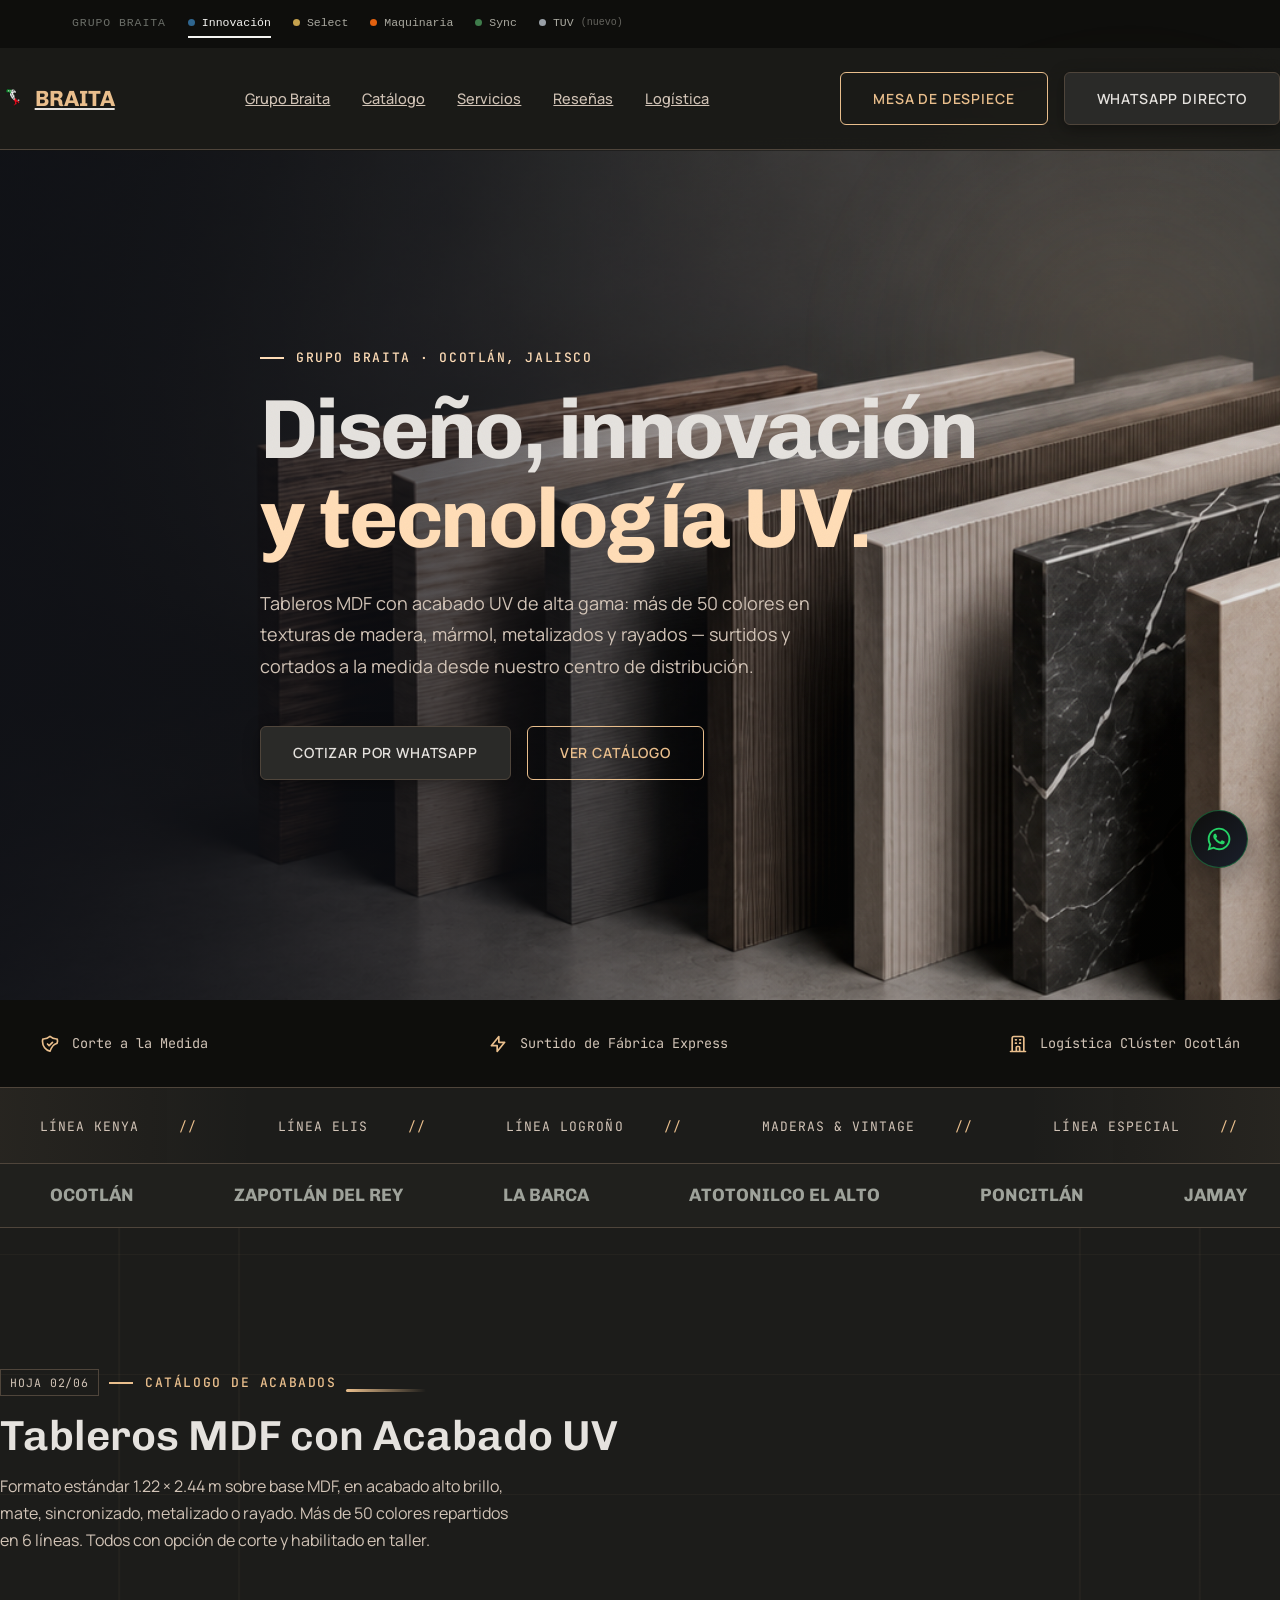
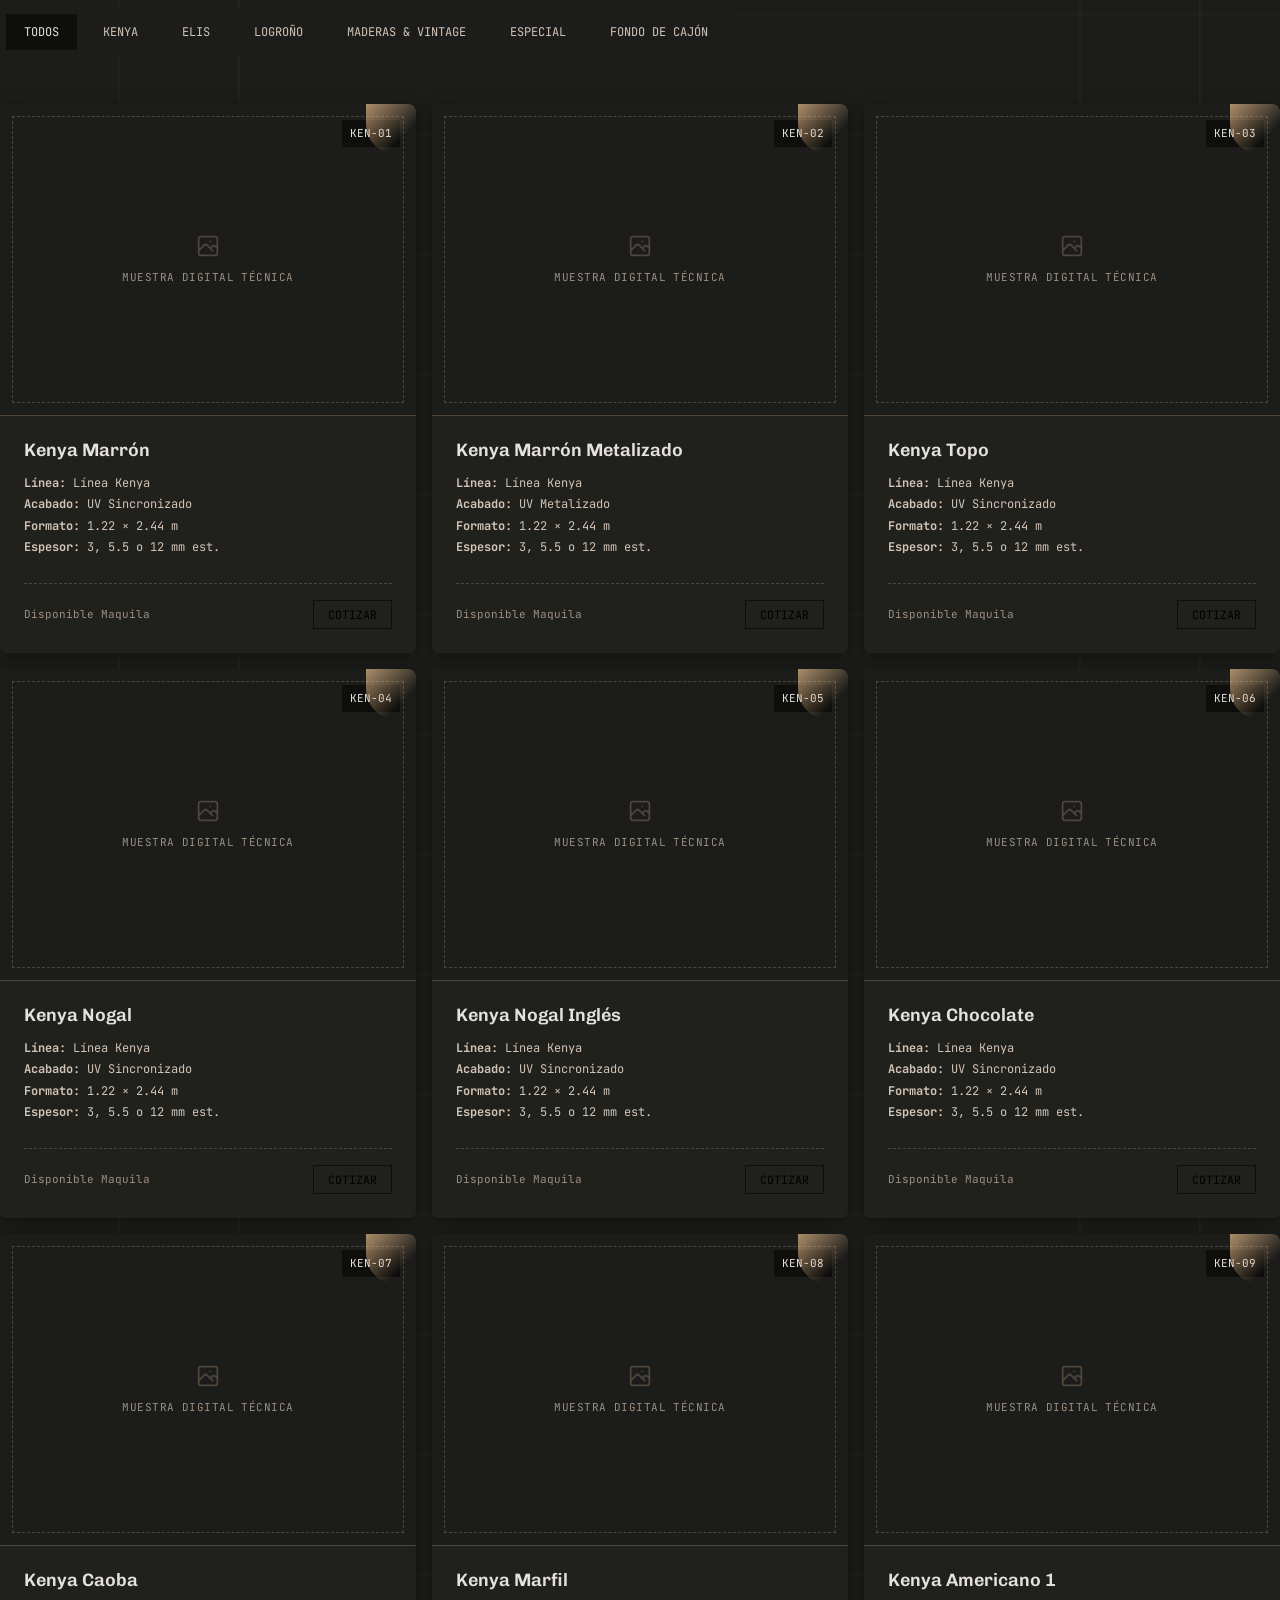
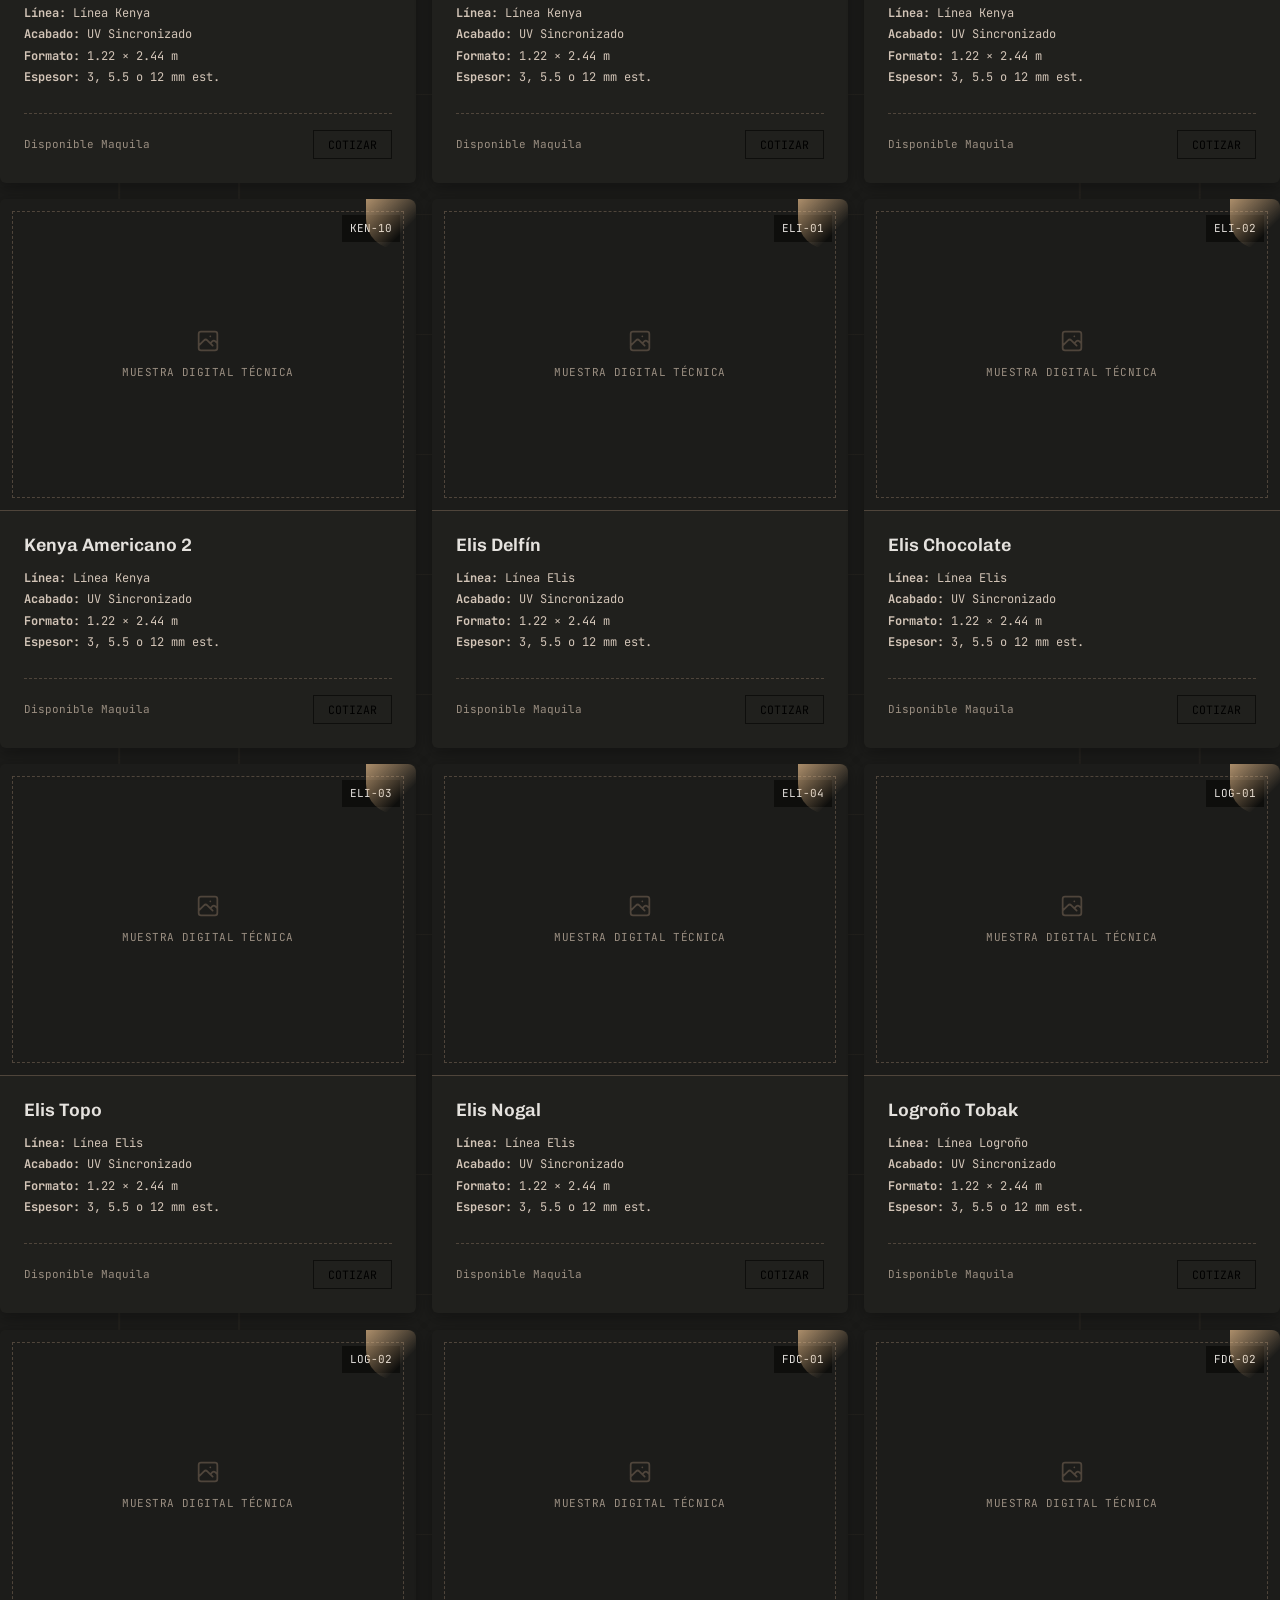
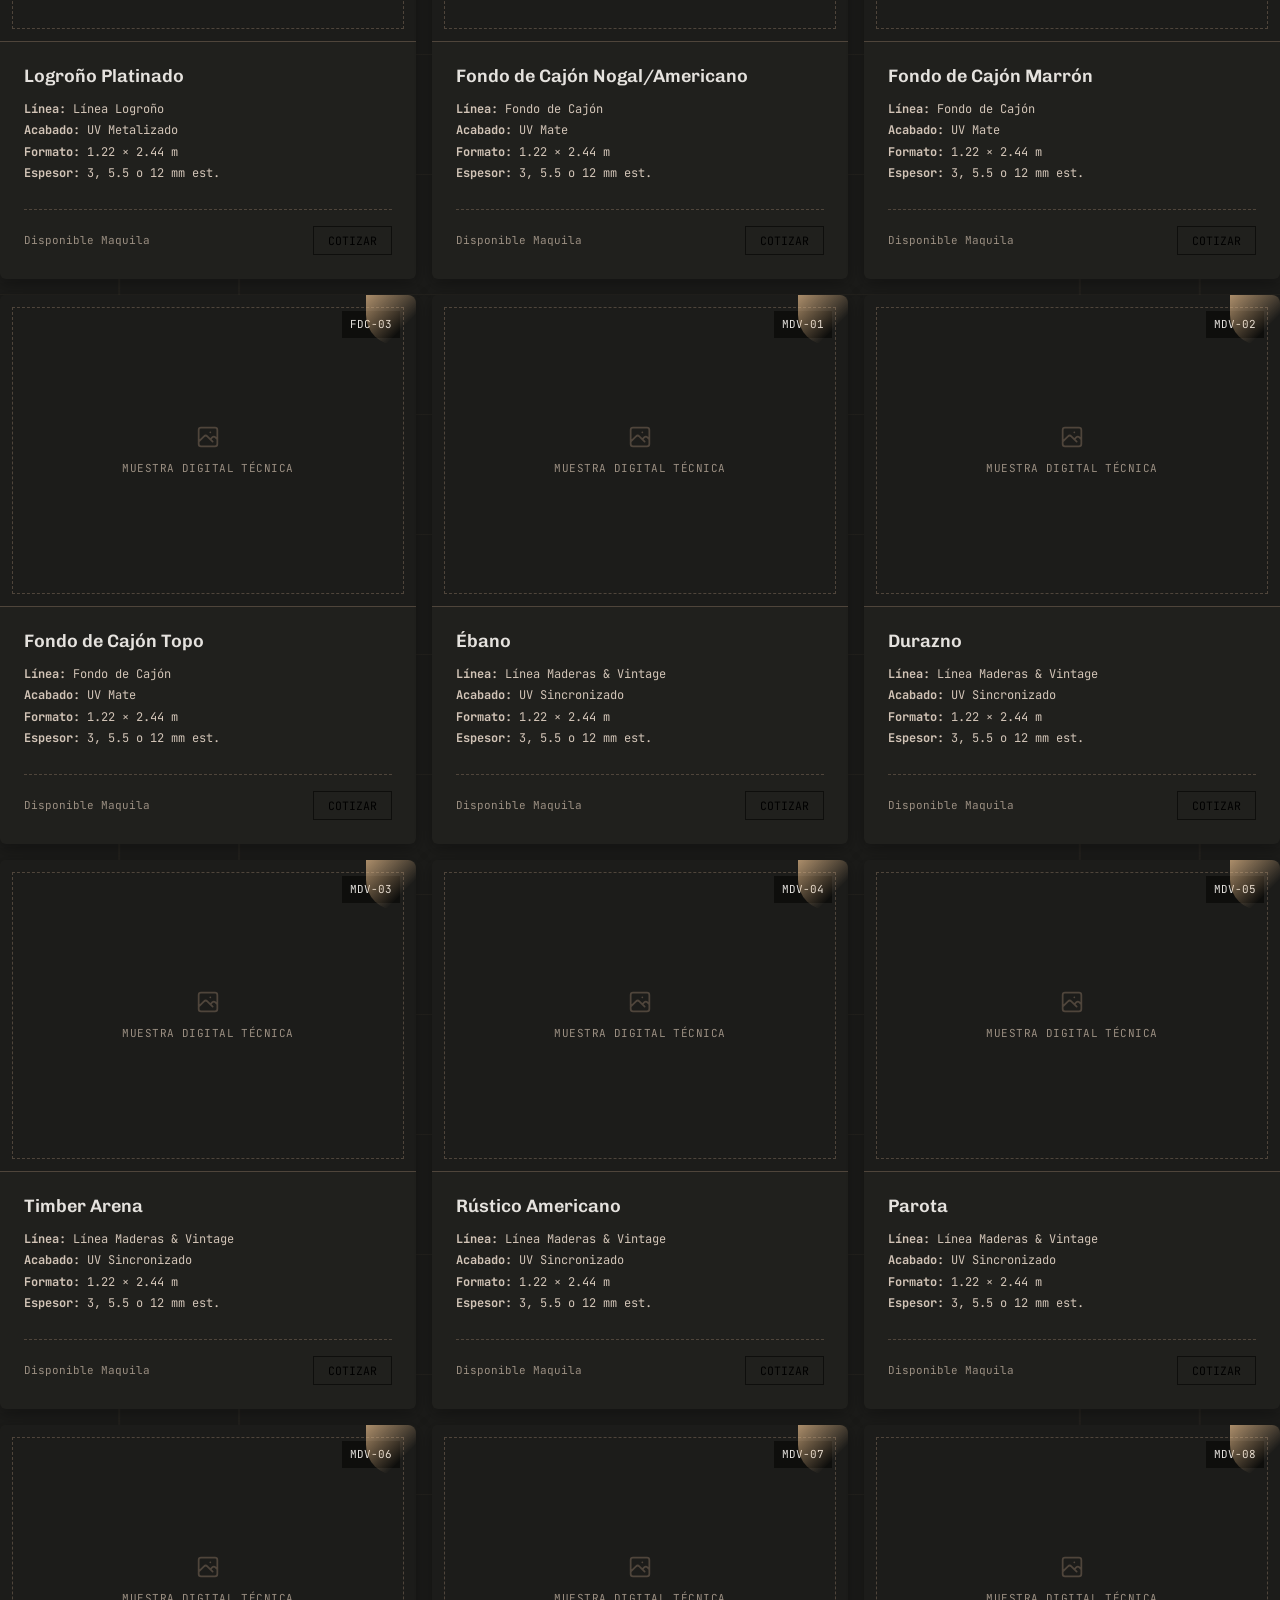
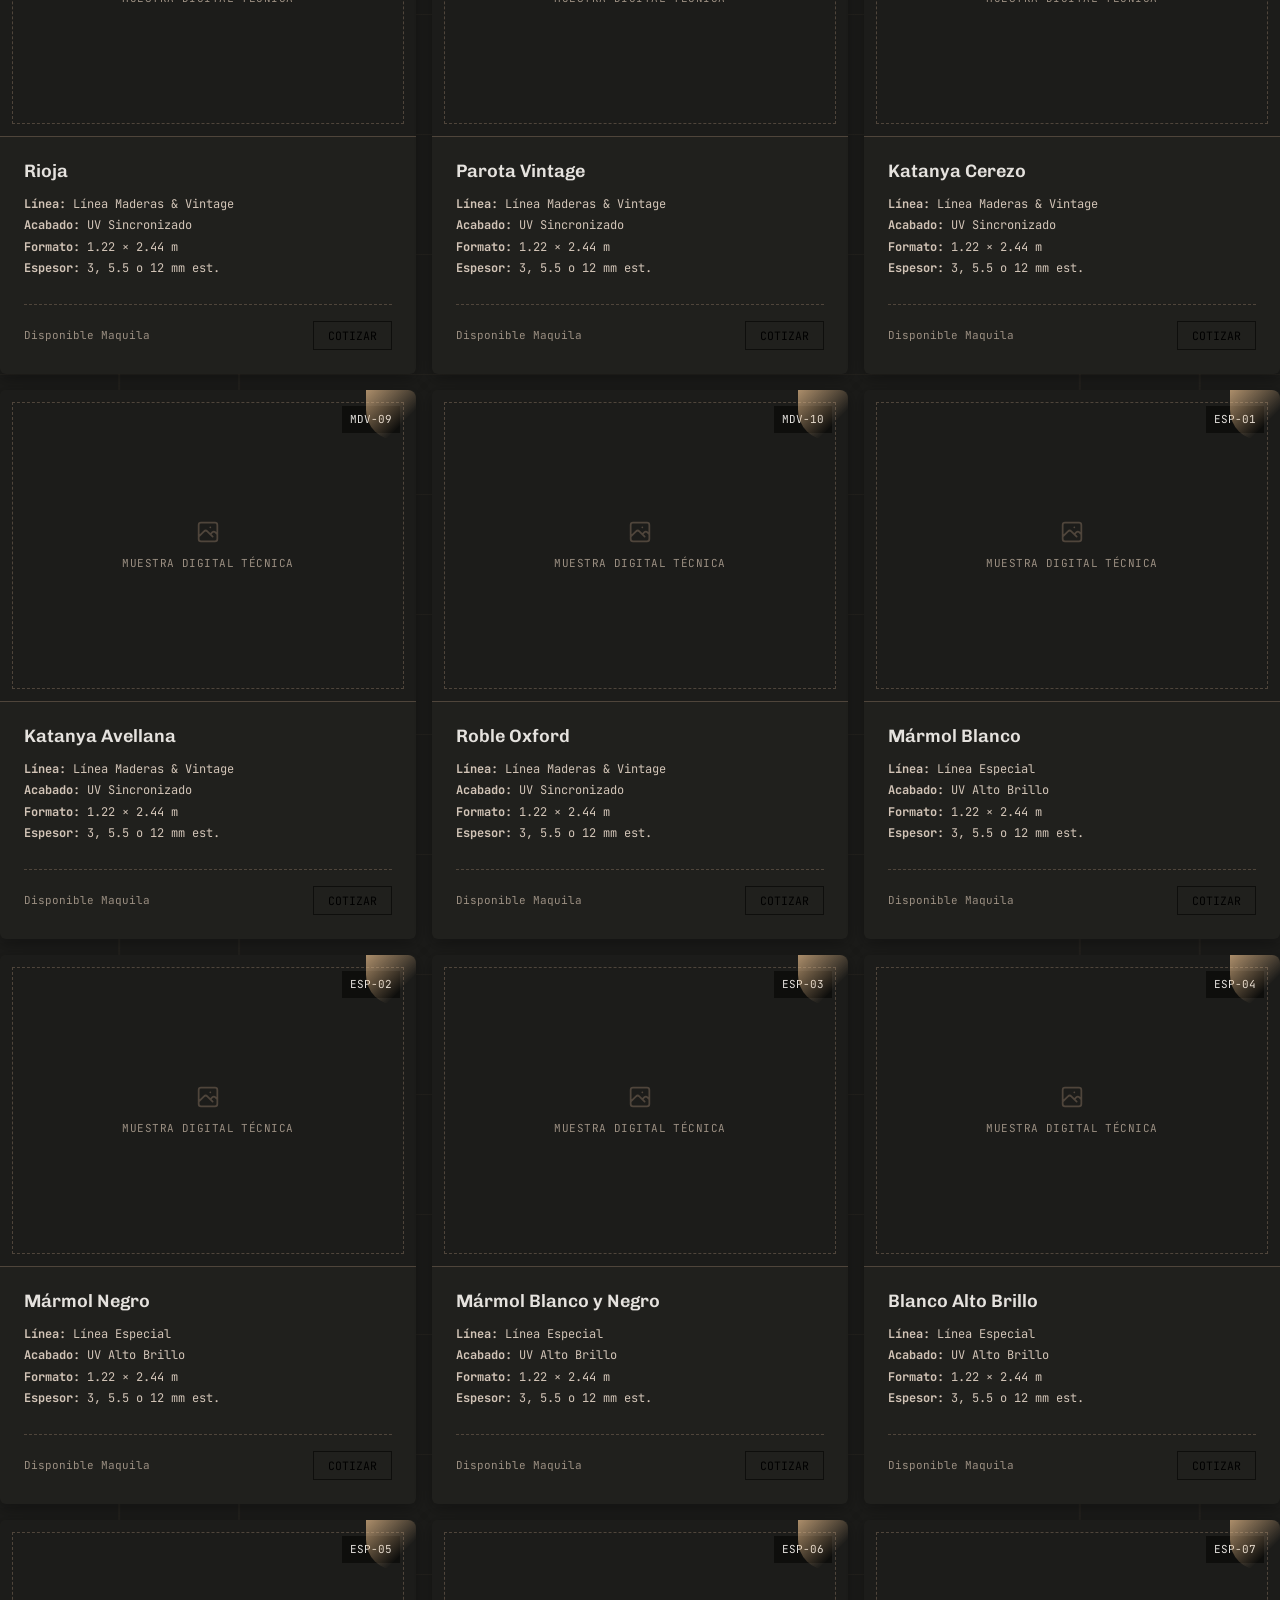
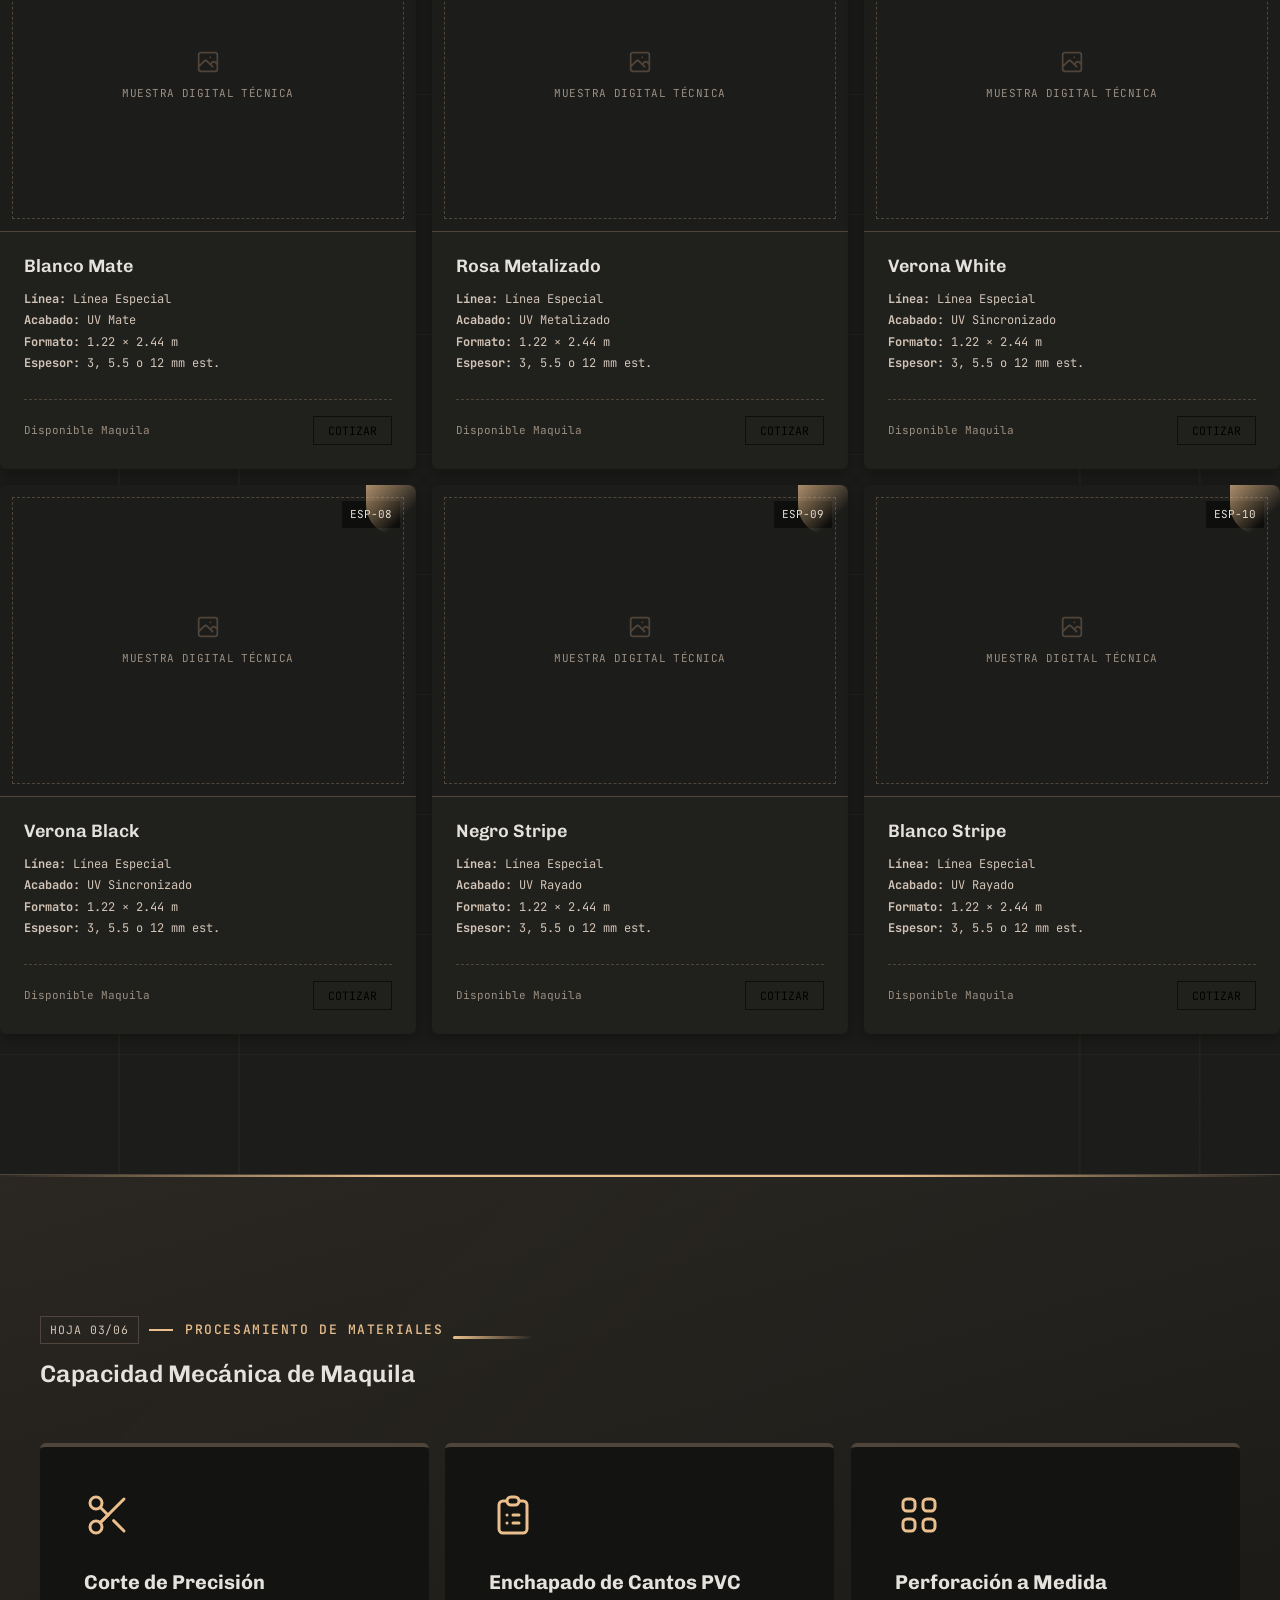
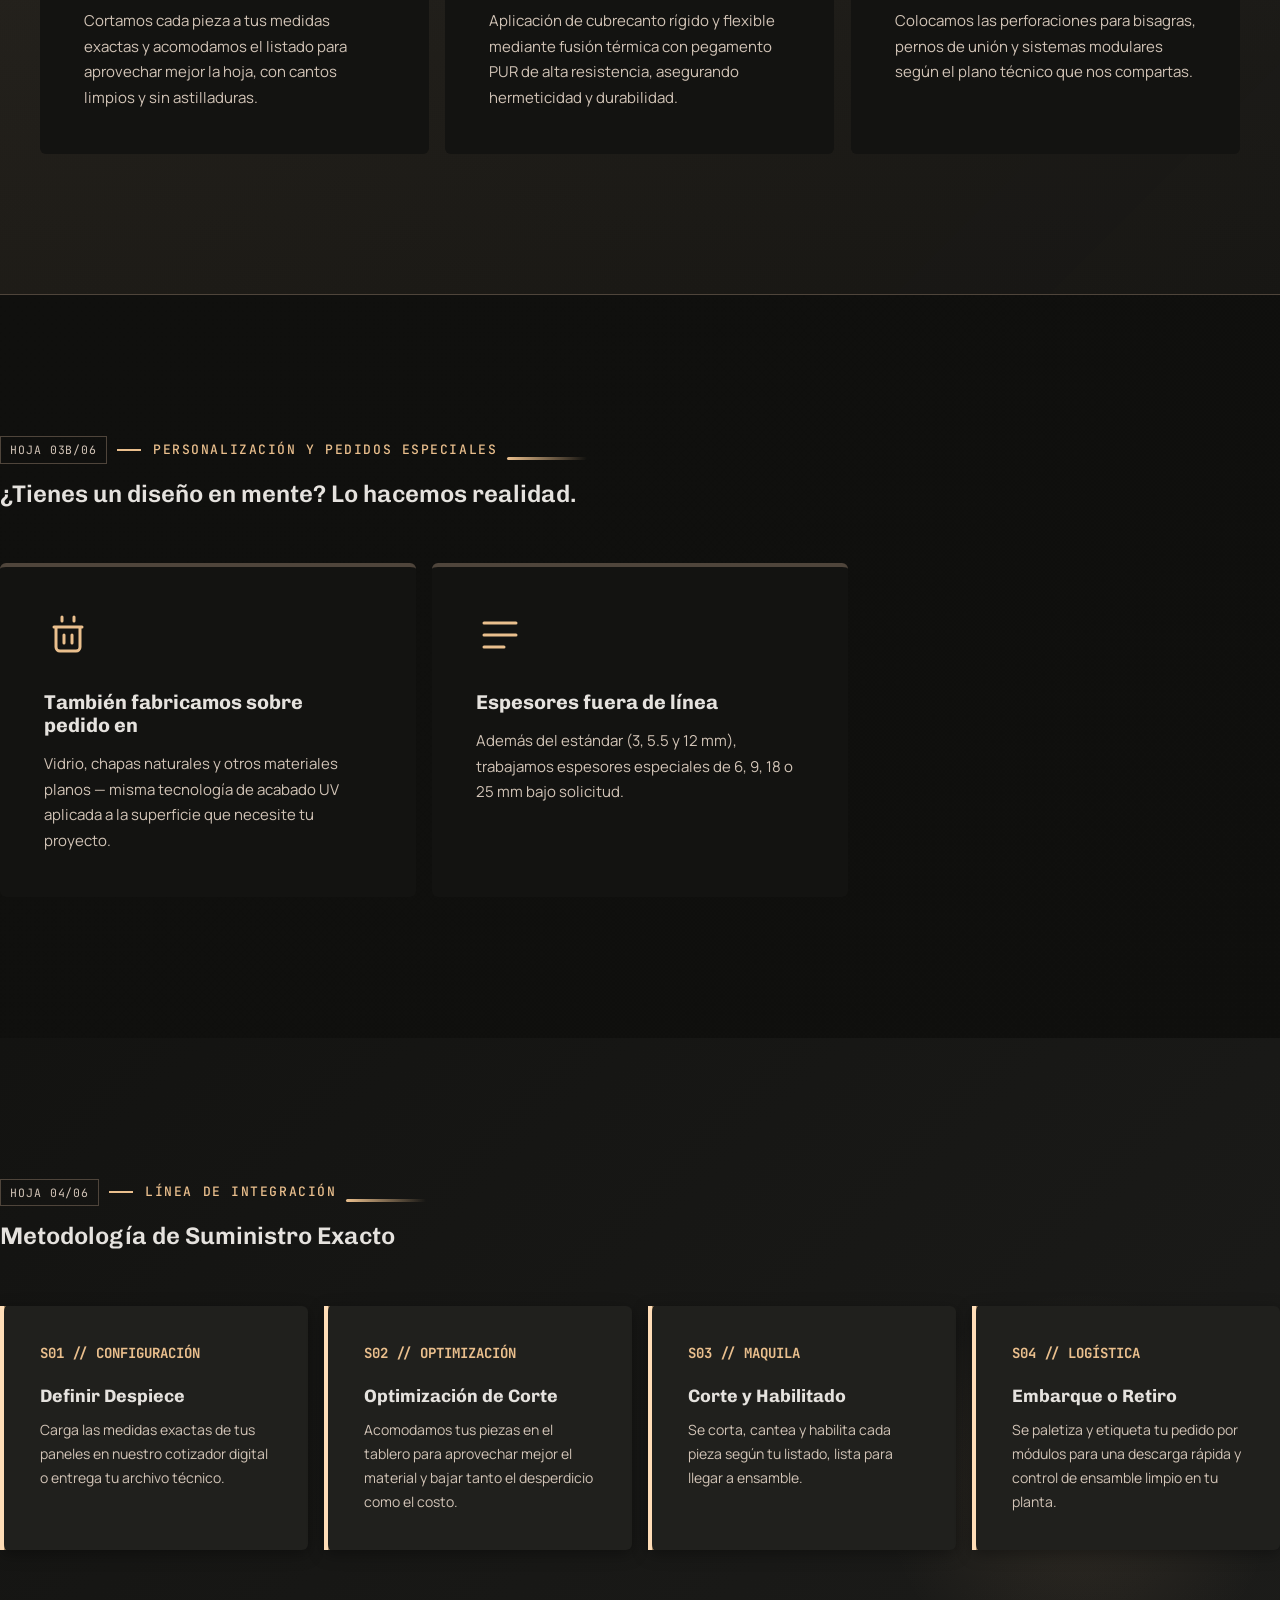
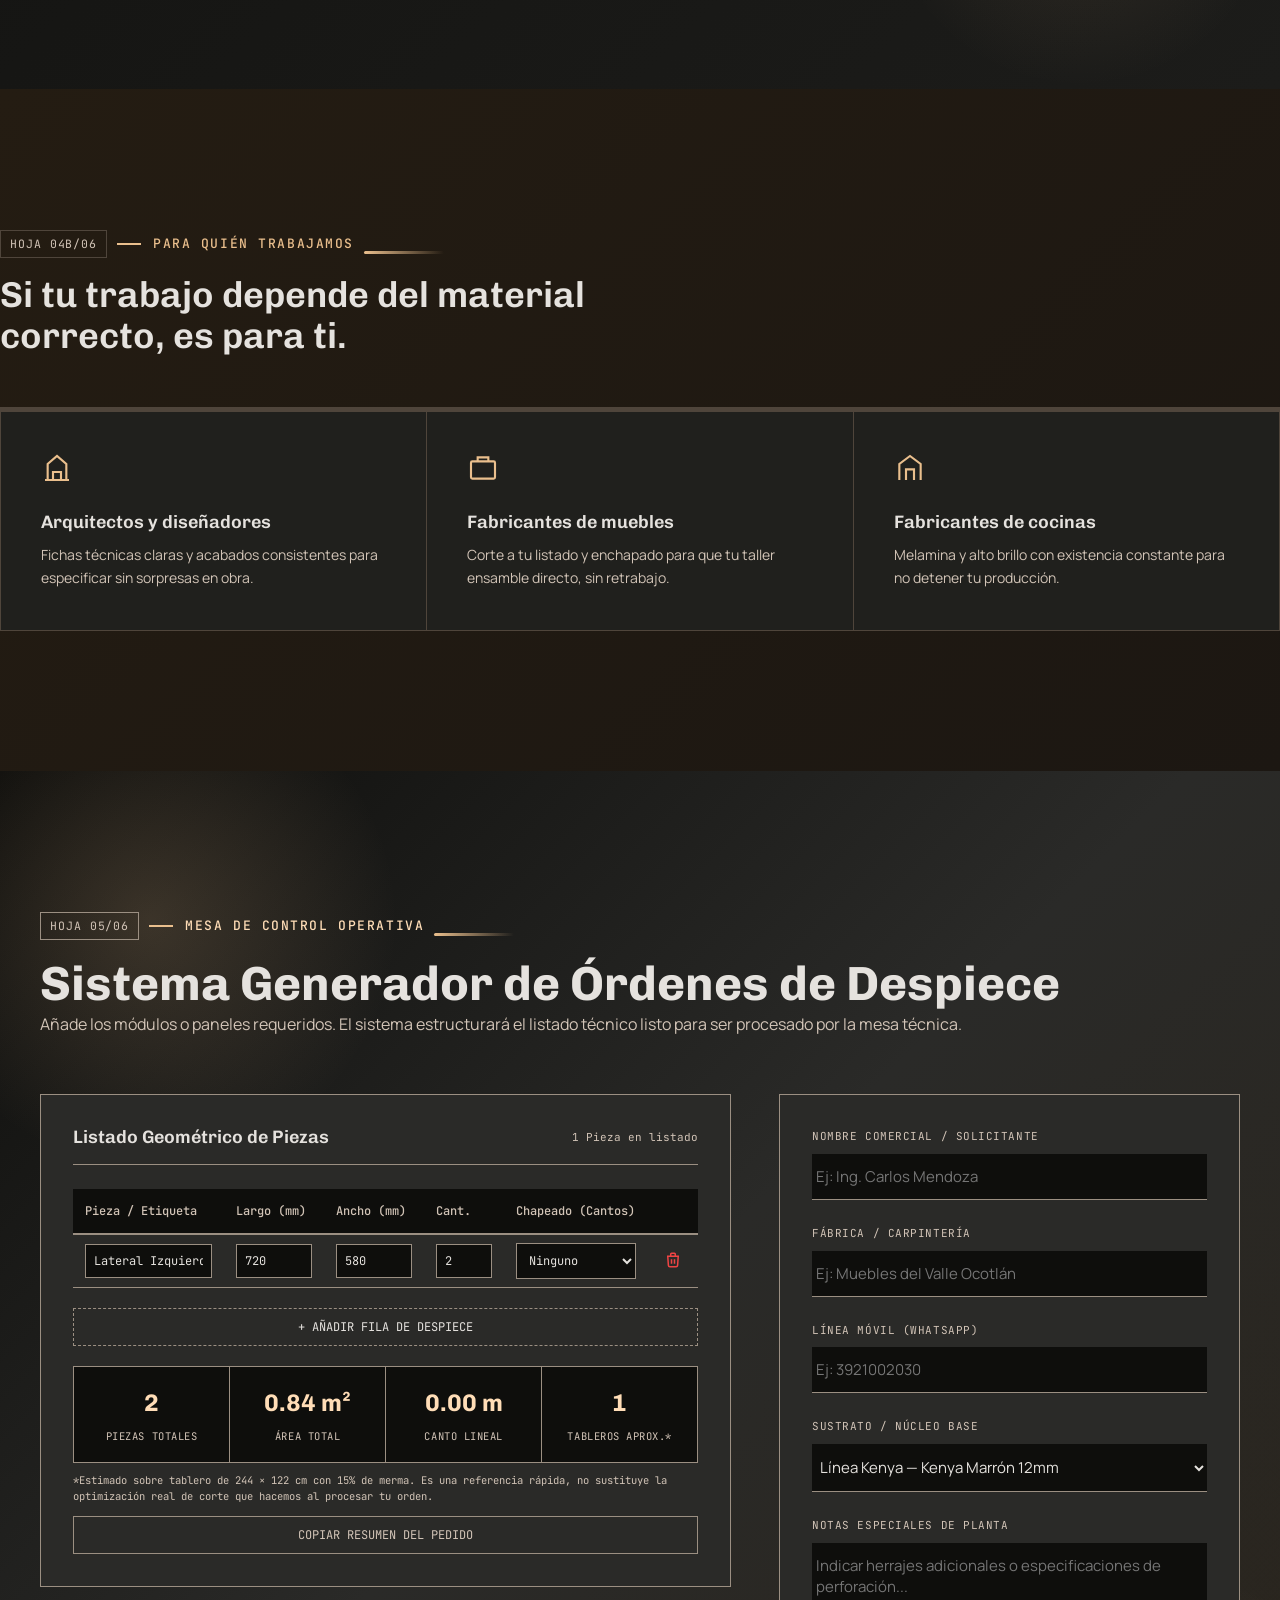
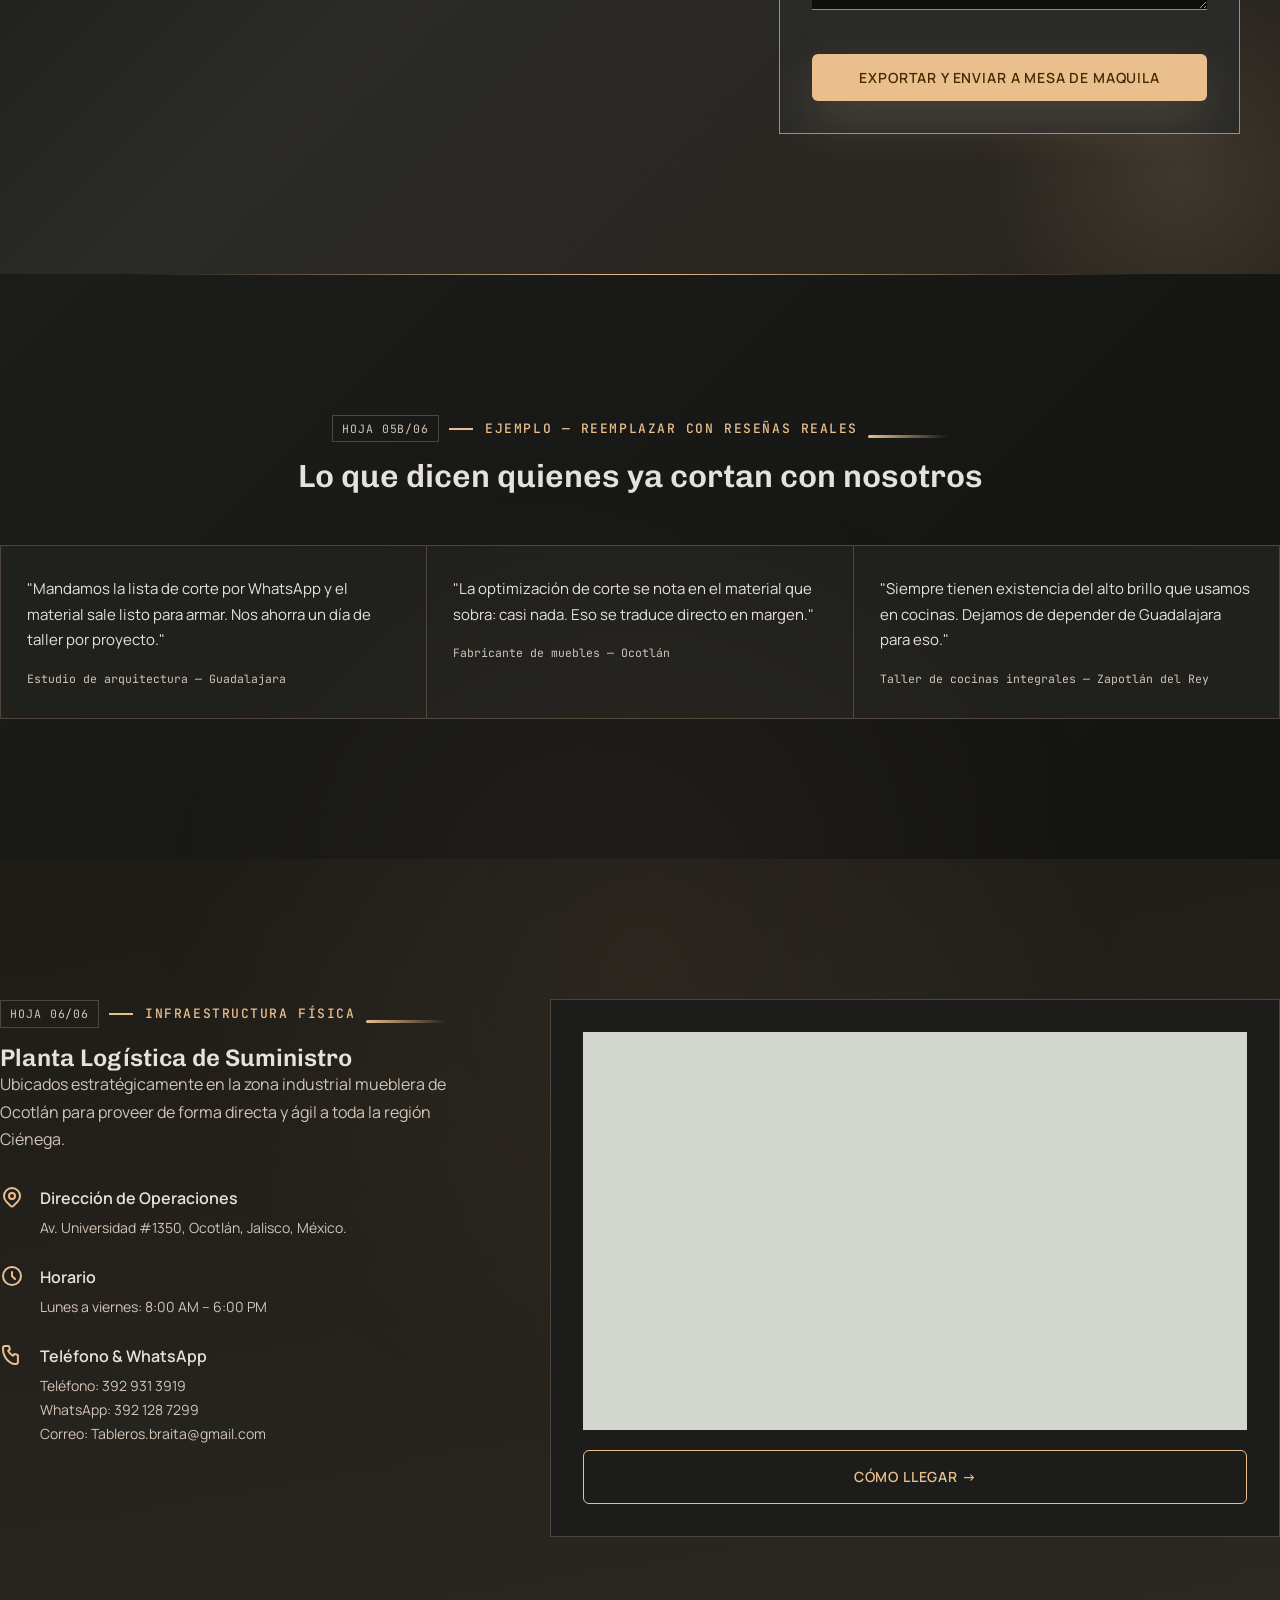
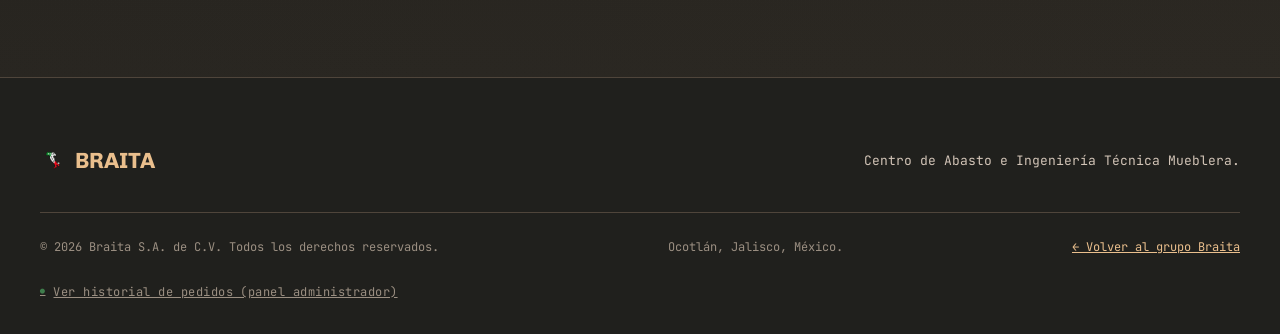
==== braita-innovacion.html @ 48a28015 "Add files via upload" ====
<!DOCTYPE html>
<!--
  ================================================================
  BRAITA INDUSTRIAL HUB — PLATAFORMA INTEGRAL DE MAQUILA Y SUMINISTRO
  ================================================================
  DIRECCIÓN REAL: Av. Universidad #1350, Ocotlán, Jal. (según el
  catálogo PDF oficial que mandó el cliente en 2026 — antes el sitio
  tenía "Camino viejo a Zula, Potrero de Juana", de una ronda previa;
  el cliente confirmó usar la del PDF como la vigente. Los directorios
  públicos —Facebook, Cylex, VYMaps— además muestran "Av. Francisco
  Zarco #1350, Lindavista", que es el mismo número pero otro nombre de
  calle — probablemente el mismo lugar con el nombre de calle mal
  capturado en algún directorio. Vale la pena que el cliente confirme
  el nombre de calle exacto en algún momento.)

  TELÉFONO: 392 931 3919 · WHATSAPP: 392 128 7299 (son DISTINTOS)
  CORREO: Tableros.braita@gmail.com (del catálogo PDF oficial — antes
  el sitio usaba ventas@braita.com.mx)

  Por instrucción del cliente: esta ronda SOLO se actualizó info
  (dirección, teléfono, WhatsApp, correo, barra de grupo con TUV
  agregado). El diseño, colores y estructura de código NO se tocaron.
  ================================================================
  MAPA DE ESPACIOS PARA IMÁGENES DE ESTE ARCHIVO (naming secuencial
  compartido con todo el Grupo Braita — ver también braita-select.html,
  braita-maquinaria.html, braita-sinc.html y braita-tuv.html):
    imagen1.png  -> Fondo del Hero (sección "inicio")
    imagen2.png  -> Gráfico del Hero / diagrama de aprovechamiento de hoja
    imagen3.png  -> PROD-001 Melamina Blanca Soft
    imagen4.png  -> PROD-002 Melamina Nogal Urbano
    imagen5.png  -> PROD-003 Melamina Gris Grafito
    imagen6.png  -> PROD-004 Melamina Roble Escandinavo
    imagen7.png  -> PROD-005 MDF Crudo Calibrado
    imagen8.png  -> PROD-006 MDF Crudo Industrial
    imagen9.png  -> PROD-007 MDF Hidrófugo Antihumedad
    imagen10.png -> PROD-008 Triplay Pino de Primera
    imagen11.png -> PROD-009 Triplay Pino Estructural
    imagen12.png -> PROD-010 Triplay Marino de Importación
    imagen13.png -> PROD-011 Alto Brillo Espejo Blanco
    imagen14.png -> PROD-012 Super Mate Antihuella Negro
  Todos estos <img> ya están enlazados en el código: si el archivo no
  existe todavía, se ocultan solos (onerror) y se ve el placeholder de
  siempre. En cuanto subas la foto real con ese nombre exacto, aparece
  sola, sin tocar código.
  ================================================================
-->
<html lang="es">
<head>
<meta charset="UTF-8">
<meta name="viewport" content="width=device-width, initial-scale=1.0">
<title>Braita — Sistema de Maquila Automatizada y Suministro de Tableros</title>
<meta name="description" content="Socio estratégico en melaminas, MDF, triplays y cortes automatizados para la industria del mueble en Ocotlán y la región Ciénega.">
<link rel="icon" href="logo-group-favicon.png">

<link rel="preconnect" href="https://fonts.googleapis.com">
<link rel="preconnect" href="https://fonts.gstatic.com" crossorigin>
<link href="https://fonts.googleapis.com/css2?family=Chivo:wght@400;600;700;800&family=Manrope:wght@400;500;600;700;800&family=JetBrains+Mono:wght@400;500;600&display=swap" rel="stylesheet">
<link rel="stylesheet" href="premium-animations.css">

<style>
  :root {
    --bg-base: #131311;
    --bg-surface: #20201d;
    --bg-panel: #1c1c1a;
    --bg-dark: #0e0e0c;
    --bg-dark-surface: #2a2a28;

    --text-primary: #e5e2de;
    --text-secondary: #d2c4b7;
    --text-muted: #9b8f82;
    --text-light: #e5e2de;
    --text-light-muted: #d2c4b7;

    --brand: #eabf8d;
    --brand-dark: #78582f;
    --brand-light: #ffddb7;
    --on-brand: #442b06;
    --border-color: #4f453b;
    --border-dark: #9b8f82;

    --font-display: 'Chivo', sans-serif;
    --font-sans: 'Manrope', sans-serif;
    --font-mono: 'JetBrains Mono', monospace;

    --transition-smooth: cubic-bezier(0.16, 1, 0.3, 1);
    --transition-normal: cubic-bezier(0.4, 0, 0.2, 1);
    --radius-sm: 4px;
    --radius-md: 6px;
    --shadow-sm: 0 4px 16px rgba(0,0,0,0.35);
    --shadow-md: 0 16px 40px rgba(0,0,0,0.45);
    --shadow-lg: 0 24px 56px rgba(0,0,0,0.5);
    --shadow-brand: 0 20px 50px rgba(234,191,141,0.18);
  }

  *, *::before, *::after {
    margin: 0;
    padding: 0;
    box-sizing: border-box;
  }

  html {
    scroll-behavior: smooth;
    text-size-adjust: 100%;
  }

  body {
    background: linear-gradient(135deg, var(--bg-base) 0%, #0e0e0c 100%);
    color: var(--text-primary);
    font-family: var(--font-sans);
    font-size: 16px;
    line-height: 1.7;
    -webkit-font-smoothing: antialiased;
    -moz-osx-font-smoothing: grayscale;
    overflow-x: hidden;
  }

  .container {
    width: 100%;
    max-width: 1280px;
    margin: 0 auto;
    padding: 0 40px;
  }
  @media (max-width: 768px) { .container { padding: 0 20px; } }

  .grid { display: grid; gap: 32px; }
  .grid-2 { grid-template-columns: repeat(2, 1fr); }
  .grid-3 { grid-template-columns: repeat(3, 1fr); }
  .grid-4 { grid-template-columns: repeat(4, 1fr); }
  
  @media (max-width: 992px) {
    .grid-4 { grid-template-columns: repeat(2, 1fr); }
    .grid-3 { grid-template-columns: repeat(2, 1fr); }
    .grid-2 { grid-template-columns: 1fr; }
  }
  @media (max-width: 640px) {
    .grid-4, .grid-3 { grid-template-columns: 1fr; }
  }

  .section-padding { padding: 140px 0; }
  @media (max-width: 768px) { .section-padding { padding: 84px 0; } }

  .mono { font-family: var(--font-mono); }
  .display { font-family: var(--font-display); }

  .eyebrow {
    font-family: var(--font-mono);
    font-size: 13px;
    font-weight: 500;
    text-transform: uppercase;
    letter-spacing: 0.12em;
    color: var(--brand);
    display: inline-flex;
    align-items: center;
    gap: 12px;
    margin-bottom: 16px;
  }
  .eyebrow::before {
    content: '';
    width: 24px;
    height: 2px;
    background-color: var(--brand);
    display: inline-block;
  }

  h1, h2, h3, h4 {
    font-family: var(--font-display);
    font-weight: 600;
    color: var(--text-primary);
    line-height: 1.15;
  }

  .divider {
    width: 100%;
    height: 1px;
    background-color: var(--border-color);
    border: none;
  }

  .reveal {
    opacity: 0;
    transform: translateY(40px);
    transition: opacity 0.9s var(--transition-smooth), transform 0.9s var(--transition-smooth);
  }
  .reveal.active {
    opacity: 1;
    transform: translateY(0);
  }

  .btn {
    font-family: var(--font-sans);
    font-size: 14px;
    font-weight: 600;
    text-transform: uppercase;
    letter-spacing: 0.06em;
    padding: 14px 32px;
    border: none;
    border-radius: var(--radius-md);
    cursor: pointer;
    display: inline-flex;
    align-items: center;
    justify-content: center;
    gap: 10px;
    transition: all 0.35s var(--transition-smooth);
    text-decoration: none;
    position: relative;
    overflow: hidden;
  }

  .btn::before {
    content: '';
    position: absolute;
    top: 0;
    left: -100%;
    width: 100%;
    height: 100%;
    background: rgba(255,255,255,0.2);
    transition: left 0.4s var(--transition-smooth);
    z-index: -1;
  }

  .btn-dark {
    background: var(--bg-dark-surface);
    color: var(--text-light);
    border: 1px solid var(--border-color);
    box-shadow: var(--shadow-sm);
  }
  .btn-dark:hover {
    border-color: var(--brand);
    transform: translateY(-3px);
    box-shadow: var(--shadow-md);
  }

  .btn-outline {
    background-color: transparent;
    border: 1.5px solid var(--brand);
    color: var(--brand);
  }
  .btn-outline:hover {
    background-color: rgba(234,191,141,0.1);
    color: var(--brand-light);
    transform: translateY(-2px);
    box-shadow: var(--shadow-sm);
  }

  .btn-brand {
    background: var(--brand);
    color: var(--on-brand);
    box-shadow: var(--shadow-brand);
  }
  .btn-brand:hover {
    background: var(--brand-light);
    transform: translateY(-3px);
    box-shadow: var(--shadow-brand), var(--shadow-md);
  }

  #toast-container {
    position: fixed;
    bottom: 32px;
    left: 32px;
    z-index: 1000;
    display: flex;
    flex-direction: column;
    gap: 12px;
  }
  .toast {
    background-color: var(--bg-dark);
    color: var(--text-light);
    font-family: var(--font-mono);
    font-size: 13px;
    padding: 16px 24px;
    border-left: 4px solid var(--brand);
    box-shadow: var(--shadow-md);
    transform: translateX(-120%);
    animation: slideIn 0.4s var(--transition-smooth) forwards;
    display: flex;
    align-items: center;
    gap: 16px;
  }
  @keyframes slideIn { to { transform: translateX(0); } }
  .toast.fade-out {
    animation: slideOut 0.4s var(--transition-smooth) forwards;
  }
  @keyframes slideOut { to { transform: translateX(-120%); opacity: 0; } }

  header {
    position: sticky;
    top: 0;
    z-index: 500;
    background: rgba(32, 32, 29, 0.6);
    backdrop-filter: blur(20px) saturate(140%);
    -webkit-backdrop-filter: blur(20px) saturate(140%);
    border-bottom: 1px solid var(--border-color);
    box-shadow: none;
    transition: all 0.4s var(--transition-normal);
  }
  header.scrolled {
    background: rgba(20, 20, 18, 0.82);
    box-shadow: 0 16px 40px rgba(0, 0, 0, 0.35);
  }
  .navbar {
    display: flex;
    align-items: center;
    justify-content: space-between;
    padding: 24px 0;
  }
  .logo {
    display: flex;
    align-items: center;
    gap: 12px;
    font-family: var(--font-display);
    font-weight: 700;
    font-size: 22px;
    text-transform: uppercase;
    color: var(--text-primary);
  }
  .logo span { color: var(--brand); }
  .logo svg { width: 34px; height: 34px; }

  nav ul {
    display: flex;
    list-style: none;
    gap: 32px;
  }
  nav a {
    font-family: var(--font-sans);
    font-size: 14.5px;
    font-weight: 500;
    color: var(--text-secondary);
    position: relative;
    padding: 6px 0;
    white-space: nowrap;
    transition: color 0.3s ease;
  }
  nav a::after {
    content: '';
    position: absolute;
    bottom: 0;
    left: 0;
    width: 0;
    height: 2px;
    background-color: var(--brand);
    transition: width 0.3s var(--transition-smooth);
  }
  nav a:hover { color: var(--text-primary); }
  nav a:hover::after { width: 100%; }

  .header-actions {
    display: flex;
    align-items: center;
    gap: 16px;
  }
  
  .menu-toggle {
    display: none;
    background: none;
    border: none;
    cursor: pointer;
    padding: 4px;
  }
  .menu-toggle span {
    display: block;
    width: 26px;
    height: 2px;
    background-color: var(--text-primary);
    margin: 6px 0;
    transition: all 0.3s ease;
  }
  .menu-toggle.active span:nth-child(1) { transform: translateY(8px) rotate(45deg); }
  .menu-toggle.active span:nth-child(2) { opacity: 0; }
  .menu-toggle.active span:nth-child(3) { transform: translateY(-8px) rotate(-45deg); }

  @media (max-width: 1024px) {
    nav {
      position: fixed;
      top: 83px;
      left: 0;
      right: 0;
      bottom: 0;
      background-color: var(--bg-surface);
      padding: 40px;
      transform: translateX(100%);
      transition: transform 0.4s var(--transition-smooth);
      border-top: 1px solid var(--border-color);
    }
    nav.is-active { transform: translateX(0); }
    nav ul { flex-direction: column; gap: 28px; }
    nav a { font-size: 20px; font-weight: 600; }
    .menu-toggle { display: block; }
    .header-actions .btn { display: none; }
  }

  .hero {
    padding: 100px 0 0 0;
    overflow: hidden;
  }
  .hero-container {
    display: grid;
    grid-template-columns: 1.1fr 0.9fr;
    gap: 64px;
    align-items: center;
  }
  .hero-container--single {
    display: block;
    max-width: 760px;
    padding: 90px 0 140px;
  }
  @media (max-width: 992px) {
    .hero-container { grid-template-columns: 1fr; gap: 48px; }
    .hero-container--single { padding: 60px 0 90px; }
  }
  .hero-content h1 {
    font-size: clamp(46px, 7vw, 84px);
    line-height: 1.05;
    margin-bottom: 26px;
    letter-spacing: -0.03em;
    font-weight: 700;
  }
  .hero-content h1 span { color: var(--brand); font-weight: 700; }
  .hero-content p {
    font-size: 18px;
    color: var(--text-secondary);
    max-width: 52ch;
    margin-bottom: 44px;
    line-height: 1.75;
  }
  .hero-buttons {
    display: flex;
    gap: 16px;
    flex-wrap: wrap;
  }

  .hero-graphic {
    position: relative;
    width: 100%;
    background-color: var(--bg-panel);
    border: 1px solid var(--border-color);
  }
  .hero-graphic svg {
    width: 100%;
    height: auto;
    display: block;
  }
  .anim-dash {
    stroke-dasharray: 8 6;
    animation: blueprintDash 4s linear infinite;
  }
  @keyframes blueprintDash {
    to { stroke-dashoffset: -100; }
  }
  .graphic-overlay-label {
    position: absolute;
    bottom: 16px;
    left: 16px;
    background-color: var(--bg-dark);
    color: var(--text-light);
    padding: 6px 12px;
    font-family: var(--font-mono);
    font-size: 11px;
    text-transform: uppercase;
  }

  .strip-confianza {
    background-color: var(--bg-dark);
    color: var(--text-light);
    padding: 32px 0;
    margin-top: 80px;
  }
  .strip-grid {
    display: flex;
    justify-content: space-between;
    align-items: center;
    flex-wrap: wrap;
    gap: 24px;
  }
  .strip-item {
    display: flex;
    align-items: center;
    gap: 12px;
    font-family: var(--font-mono);
    font-size: 13.5px;
    color: var(--text-light-muted);
  }
  .strip-item svg {
    width: 20px;
    height: 20px;
    stroke: var(--brand);
    flex-shrink: 0;
  }

  .marquee-wrapper {
    background-color: var(--bg-panel);
    border-top: 1px solid var(--border-color);
    border-bottom: 1px solid var(--border-color);
    padding: 24px 0;
    overflow: hidden;
    white-space: nowrap;
  }
  .marquee-content {
    display: inline-flex;
    animation: moveMarquee 35s linear infinite;
  }
  .marquee-content span {
    font-family: var(--font-mono);
    font-size: 13px;
    text-transform: uppercase;
    letter-spacing: 0.08em;
    padding: 0 40px;
    color: var(--text-secondary);
    display: flex;
    align-items: center;
    gap: 40px;
  }
  .marquee-content span::after {
    content: '//';
    color: var(--brand);
  }
  @keyframes moveMarquee {
    0% { transform: translateX(0); }
    100% { transform: translateX(-50%); }
  }

  .brands-marquee {
    background-color: var(--bg-surface);
    border-bottom: 1px solid var(--border-color);
    padding: 16px 0;
    overflow: hidden;
    white-space: nowrap;
  }
  .brands-track {
    display: inline-flex;
    animation: moveBrands 25s linear infinite reverse;
  }
  .brands-track span {
    font-family: var(--font-display);
    font-weight: 700;
    font-size: 18px;
    color: #9EA29A;
    padding: 0 50px;
  }
  @keyframes moveBrands {
    0% { transform: translateX(0); }
    100% { transform: translateX(-50%); }
  }

  .catalog-controls {
    display: flex;
    justify-content: space-between;
    align-items: flex-end;
    margin-bottom: 48px;
    flex-wrap: wrap;
    gap: 24px;
  }
  .catalog-title h2 { font-size: clamp(28px, 4vw, 42px); }
  .catalog-title p { color: var(--text-secondary); margin-top: 12px; max-width: 52ch; }
  
  .filter-group {
    display: flex;
    gap: 8px;
    flex-wrap: wrap;
    background-color: var(--bg-panel);
    padding: 6px;
    border-radius: var(--radius-sm);
  }
  .filter-btn {
    background: transparent;
    border: none;
    font-family: var(--font-mono);
    font-size: 12px;
    text-transform: uppercase;
    padding: 10px 18px;
    cursor: pointer;
    color: var(--text-secondary);
    transition: all 0.25s var(--transition-smooth);
  }
  .filter-btn:hover { color: var(--text-primary); }
  .filter-btn.is-active {
    background-color: var(--bg-dark);
    color: var(--text-light);
  }

  .catalog-grid {
    display: grid;
    grid-template-columns: repeat(3, 1fr);
    gap: 16px;
    background-color: transparent;
  }
  @media (max-width: 900px) { .catalog-grid { grid-template-columns: repeat(2, 1fr); } }
  @media (max-width: 600px) { .catalog-grid { grid-template-columns: 1fr; } }

  .prod-card {
    background-color: var(--bg-surface);
    display: flex;
    flex-direction: column;
    position: relative;
    transition: transform 0.5s cubic-bezier(0.16,1,0.3,1), box-shadow 0.5s cubic-bezier(0.16,1,0.3,1);
    border-radius: var(--radius-md);
    overflow: hidden;
    box-shadow: var(--shadow-sm);
  }
  .prod-card:hover {
    transform: translateY(-10px) scale(1.015);
    box-shadow: var(--shadow-lg);
    z-index: 5;
  }
  .prod-media {
    aspect-ratio: 4/3;
    background-color: var(--bg-panel);
    position: relative;
    border-bottom: 1px solid var(--border-color);
    overflow: hidden;
    display: flex;
    align-items: center;
    justify-content: center;
  }
  .prod-media img {
    width: 100%;
    height: 100%;
    object-fit: cover;
    display: none;
    transition: transform 0.6s cubic-bezier(0.16,1,0.3,1);
  }
  .prod-card:hover .prod-media img {
    transform: scale(1.06);
  }
  .prod-placeholder {
    width: calc(100% - 24px);
    height: calc(100% - 24px);
    border: 1.5px dashed var(--border-color);
    display: flex;
    flex-direction: column;
    align-items: center;
    justify-content: center;
    color: var(--text-muted);
  }
  .prod-placeholder svg { width: 28px; height: 28px; margin-bottom: 8px; stroke: var(--border-color); }
  .prod-placeholder span { font-family: var(--font-mono); font-size: 11px; text-transform: uppercase; letter-spacing: 0.04em; }

  .prod-tag {
    position: absolute;
    top: 16px;
    right: 16px;
    background-color: var(--bg-dark);
    color: var(--text-light);
    font-family: var(--font-mono);
    font-size: 11px;
    padding: 4px 8px;
  }
  .prod-content {
    padding: 24px;
    display: flex;
    flex-direction: column;
    flex-grow: 1;
  }
  .prod-content h3 { font-size: 18px; margin-bottom: 12px; }
  .prod-meta {
    font-family: var(--font-mono);
    font-size: 12px;
    color: var(--text-secondary);
    line-height: 1.8;
    margin-bottom: 24px;
  }
  .prod-footer {
    margin-top: auto;
    padding-top: 16px;
    border-top: 1px dashed var(--border-color);
    display: flex;
    justify-content: space-between;
    align-items: center;
  }
  .prod-footer span { font-family: var(--font-mono); font-size: 11px; color: var(--text-muted); }
  
  .btn-action-cotizar {
    background: transparent;
    border: 1px solid var(--bg-dark);
    font-family: var(--font-mono);
    font-size: 11.5px;
    text-transform: uppercase;
    padding: 6px 14px;
    cursor: pointer;
    transition: all 0.2s ease;
  }
  .btn-action-cotizar:hover {
    background-color: var(--bg-dark);
    color: var(--text-light);
  }

  .servicios-section {
    background-color: var(--bg-surface);
    border-top: 1px solid var(--border-color);
    border-bottom: 1px solid var(--border-color);
  }
  .servicios-grid {
    display: grid;
    grid-template-columns: repeat(3, 1fr);
    gap: 16px;
    background-color: transparent;
  }
  @media (max-width: 900px) { .servicios-grid { grid-template-columns: 1fr; } }

  .srv-node {
    background-color: var(--bg-base);
    padding: 44px;
    border-top: 4px solid var(--border-color);
    transition: all 0.4s var(--transition-smooth);
    border-radius: var(--radius-md);
  }
  .srv-node:hover {
    border-top-color: var(--brand);
    transform: translateY(-6px);
    box-shadow: var(--shadow-md);
  }
  .srv-icon { width: 48px; height: 48px; stroke: var(--brand); margin-bottom: 24px; }
  .srv-node h4 { font-size: 20px; margin-bottom: 14px; font-weight: 700; }
  .srv-node p { font-size: 15px; color: var(--text-secondary); line-height: 1.7; }

  .proceso-flow {
    display: grid;
    grid-template-columns: repeat(4, 1fr);
    gap: 16px;
    background-color: transparent;
    margin-top: 56px;
  }
  @media (max-width: 992px) { .proceso-flow { grid-template-columns: repeat(2, 1fr); } }
  @media (max-width: 576px) { .proceso-flow { grid-template-columns: 1fr; } }

  .flow-card {
    background-color: var(--bg-surface);
    padding: 36px;
    border-radius: var(--radius-md);
    box-shadow: var(--shadow-sm);
    transition: all 0.4s var(--transition-smooth);
  }
  .flow-card:hover {
    transform: translateY(-6px);
    box-shadow: var(--shadow-md);
  }
  .flow-num {
    font-family: var(--font-mono);
    font-size: 14px;
    color: var(--brand);
    font-weight: 700;
    margin-bottom: 20px;
  }
  .flow-card h3 { font-size: 18px; margin-bottom: 12px; font-weight: 700; }
  .flow-card p { font-size: 14px; color: var(--text-secondary); line-height: 1.7; }

  .mesa-control-section {
    background: linear-gradient(135deg, var(--bg-dark) 0%, #1A1F2B 100%);
    color: var(--text-light);
  }
  .mesa-control-section h2 { color: var(--text-light); font-size: clamp(32px, 4.5vw, 48px); font-weight: 700; }
  .mesa-control-section p { color: var(--text-light-muted); line-height: 1.7; }

  .mesa-layout {
    display: grid;
    grid-template-columns: 1.2fr 0.8fr;
    gap: 48px;
    margin-top: 56px;
    align-items: start;
  }
  @media (max-width: 1024px) { .mesa-layout { grid-template-columns: 1fr; } }

  .blueprint-panel {
    background-color: var(--bg-dark-surface);
    border: 1px solid var(--border-dark);
    padding: 32px;
  }
  .panel-header {
    display: flex;
    justify-content: space-between;
    align-items: center;
    border-bottom: 1px solid var(--border-dark);
    padding-bottom: 16px;
    margin-bottom: 24px;
  }
  .panel-header h3 { color: var(--text-light); font-size: 18px; }

  .table-responsive { width: 100%; overflow-x: auto; }
  .despiece-table {
    width: 100%;
    border-collapse: collapse;
    font-family: var(--font-mono);
    font-size: 12px;
    text-align: left;
    margin-bottom: 20px;
  }
  .despiece-table th {
    background-color: var(--bg-dark);
    color: var(--text-light-muted);
    padding: 12px;
    font-weight: 500;
    border-bottom: 2px solid var(--border-dark);
  }
  .despiece-table td {
    padding: 8px 12px;
    border-bottom: 1px solid var(--border-dark);
    vertical-align: middle;
  }
  .despiece-table input, .despiece-table select {
    width: 100%;
    background-color: var(--bg-dark);
    border: 1px solid var(--border-dark);
    color: var(--text-light);
    padding: 8px;
    font-family: var(--font-mono);
    font-size: 12px;
  }
  .despiece-table input:focus, .despiece-table select:focus {
    outline: none;
    border-color: var(--brand);
  }
  
  .btn-remove-row {
    background: transparent;
    border: none;
    color: #EF4444;
    cursor: pointer;
    padding: 4px;
    display: inline-flex;
    align-items: center;
  }
  .btn-add-row {
    background-color: transparent;
    border: 1px dashed var(--border-dark);
    color: var(--text-light);
    font-family: var(--font-mono);
    font-size: 12px;
    padding: 10px 16px;
    cursor: pointer;
    width: 100%;
    text-transform: uppercase;
    transition: all 0.2s ease;
  }
  .btn-add-row:hover {
    border-color: var(--text-light);
    background-color: rgba(255,255,255,0.02);
  }

  .control-form {
    background-color: var(--bg-dark-surface);
    border: 1px solid var(--border-dark);
    padding: 32px;
  }
  .form-group { margin-bottom: 24px; }
  .form-group label {
    display: block;
    font-family: var(--font-mono);
    font-size: 11px;
    text-transform: uppercase;
    letter-spacing: 0.05em;
    margin-bottom: 8px;
    color: var(--text-light-muted);
  }
  .form-group input, .form-group select, .form-group textarea {
    width: 100%;
    background-color: var(--bg-dark);
    border: none;
    border-bottom: 1px solid var(--border-dark);
    padding: 12px 4px;
    color: var(--text-light);
    font-family: var(--font-sans);
    font-size: 15px;
    transition: border-color 0.3s ease;
  }
  .form-group input:focus, .form-group select:focus, .form-group textarea:focus {
    outline: none;
    border-bottom-color: var(--brand);
  }
  .form-group select option { background-color: var(--bg-dark-surface); color: var(--text-light); }
  
  .logistica-struct {
    display: grid;
    grid-template-columns: 0.8fr 1.2fr;
    gap: 64px;
    align-items: start;
  }
  @media (max-width: 992px) { .logistica-struct { grid-template-columns: 1fr; gap: 40px; } }

  .meta-list {
    list-style: none;
    display: flex;
    flex-direction: column;
    gap: 24px;
  }
  .meta-list li {
    display: flex;
    gap: 16px;
  }
  .meta-list svg { width: 24px; height: 24px; stroke: var(--brand); flex-shrink: 0; }
  .meta-list h5 { font-family: var(--font-sans); font-size: 16px; font-weight: 600; margin-bottom: 4px; }
  .meta-list p { font-size: 14px; color: var(--text-secondary); }

  .map-container {
    background-color: var(--bg-panel);
    border: 1px solid var(--border-color);
    padding: 32px;
    position: relative;
  }
  .map-embed-wrap {
    width: 100%;
    aspect-ratio: 5/3;
    background: #D3D6CE;
    overflow: hidden;
  }
  .map-cta {
    display: flex;
    width: 100%;
    justify-content: center;
    margin-top: 20px;
  }

  footer {
    background-color: var(--bg-surface);
    border-top: 1px solid var(--border-color);
    padding: 64px 0 32px 0;
  }
  .footer-row {
    display: flex;
    justify-content: space-between;
    align-items: center;
    flex-wrap: wrap;
    gap: 32px;
    padding-bottom: 32px;
    border-bottom: 1px solid var(--border-color);
  }
  .footer-legal {
    padding-top: 24px;
    display: flex;
    justify-content: space-between;
    align-items: center;
    flex-wrap: wrap;
    gap: 16px;
    font-family: var(--font-mono);
    font-size: 12px;
    color: var(--text-muted);
  }

  .wa-float {
    position: fixed;
    bottom: 32px;
    right: 32px;
    background: linear-gradient(135deg, var(--bg-dark) 0%, #1A1F2B 100%);
    color: white;
    width: 58px;
    height: 58px;
    border-radius: 50%;
    display: flex;
    align-items: center;
    justify-content: center;
    border: 1.5px solid rgba(37,211,102,0.35);
    box-shadow: 0 10px 28px rgba(0,0,0,0.28), 0 0 0 rgba(37,211,102,0.25);
    z-index: 999;
    transition: transform 0.3s var(--transition-smooth), box-shadow 0.3s var(--transition-smooth), border-color 0.3s var(--transition-smooth);
  }
  .wa-float:hover { transform: translateY(-4px); border-color:rgba(37,211,102,0.7); box-shadow: 0 14px 34px rgba(0,0,0,0.32), 0 0 22px rgba(37,211,102,0.35); }
  .wa-float svg { width: 26px; height: 26px; fill: #25D366; }

  body::before {
    content: '';
    position: fixed; inset: 0; z-index: 3000;
    pointer-events: none;
    opacity: 0.035;
    mix-blend-mode: multiply;
    background-image: url("data:image/svg+xml;utf8,<svg xmlns='http://www.w3.org/2000/svg' width='130' height='130'><filter id='n'><feTurbulence type='fractalNoise' baseFrequency='0.9' numOctaves='2' stitchTiles='stitch'/></filter><rect width='100%25' height='100%25' filter='url(%23n)'/></svg>");
  }

  .sheet-tag {
    display: inline-flex;
    align-items: center;
    gap: 10px;
    margin-bottom: 16px;
  }
  .sheet-tag .num {
    font-family: var(--font-mono);
    font-size: 11.5px;
    letter-spacing: 0.08em;
    color: var(--text-secondary);
    border: 1px solid var(--border-color);
    padding: 3px 9px;
  }
  .sheet-tag .eyebrow { margin-bottom: 0; }
  .mesa-control-section .sheet-tag .num { border-color: var(--border-dark); color: var(--text-light-muted); }

  .prod-card, .srv-node, .flow-card { will-change: transform; }

  .admin-link {
    display: inline-flex;
    align-items: center;
    gap: 8px;
    font-family: var(--font-mono);
    font-size: 12px;
    letter-spacing: 0.04em;
    color: var(--text-muted);
  }
  .admin-link:hover { color: var(--brand); }
  .admin-link::before { content: '●'; font-size: 8px; color: #3F7D4C; }

  .panel-overlay {
    position: fixed; inset: 0; z-index: 2000;
    background: rgba(21, 23, 26, 0.7);
    display: none;
    align-items: flex-start;
    justify-content: center;
    padding: 48px 20px;
    overflow-y: auto;
  }
  .panel-overlay.open { display: flex; }
  .panel-modal {
    background: var(--bg-surface);
    width: 100%;
    max-width: 960px;
    border-radius: var(--radius-md);
    overflow: hidden;
    box-shadow: 0 40px 90px rgba(0,0,0,0.4);
  }
  .panel-head {
    background: var(--bg-dark);
    color: var(--text-light);
    padding: 28px 34px;
    display: flex;
    justify-content: space-between;
    align-items: flex-start;
    gap: 20px;
  }
  .panel-head .eyebrow { color: var(--brand-light); margin-bottom: 8px; }
  .panel-head .eyebrow::before { background: var(--brand-light); }
  .panel-head h3 { color: var(--text-light); font-size: 22px; }
  .panel-close {
    background: rgba(245,245,242,0.08);
    border: none;
    color: var(--text-light);
    width: 36px; height: 36px;
    border-radius: 50%;
    font-size: 20px;
    line-height: 1;
    cursor: pointer;
    flex-shrink: 0;
  }
  .panel-close:hover { background: var(--brand-dark); }

  .panel-login { max-width: 340px; margin: 0 auto; padding: 48px 32px; text-align: center; }
  .panel-login h4 { font-size: 19px; margin: 12px 0 26px; }
  .panel-field { margin-bottom: 16px; text-align: left; }
  .panel-field label {
    display: block;
    font-family: var(--font-mono);
    font-size: 11px;
    text-transform: uppercase;
    letter-spacing: 0.05em;
    color: var(--text-secondary);
    margin-bottom: 7px;
  }
  .panel-field input {
    width: 100%;
    border: none;
    border-bottom: 1.5px solid var(--border-color);
    padding: 10px 2px;
    font-family: var(--font-sans);
    font-size: 15px;
    background: transparent;
    color: var(--text-primary);
  }
  .panel-field input:focus { outline: none; border-bottom-color: var(--brand); }
  .panel-login .btn { width: 100%; margin-top: 8px; }
  .panel-login-error {
    display: none;
    margin-top: 14px;
    font-size: 13px;
    color: #C0392B;
  }
  .panel-login-error.show { display: block; }

  .panel-body { padding: 32px 34px; }
  .panel-stats {
    display: grid;
    grid-template-columns: repeat(3, 1fr);
    gap: 1px;
    background: var(--border-color);
    border: 1px solid var(--border-color);
    margin-bottom: 28px;
  }
  .panel-stat { background: var(--bg-panel); padding: 20px 24px; }
  .panel-stat .num { font-family: var(--font-display); font-weight: 700; font-size: 28px; }
  .panel-stat .label {
    font-family: var(--font-mono);
    font-size: 11px;
    letter-spacing: 0.06em;
    text-transform: uppercase;
    color: var(--text-secondary);
    margin-top: 4px;
    display: block;
  }
  .panel-table-wrap { width: 100%; overflow-x: auto; }
  .panel-table { width: 100%; border-collapse: collapse; font-size: 13px; }
  .panel-table th {
    text-align: left;
    font-family: var(--font-mono);
    font-size: 11px;
    letter-spacing: 0.05em;
    text-transform: uppercase;
    color: var(--text-secondary);
    padding: 12px 10px;
    border-bottom: 2px solid var(--text-primary);
  }
  .panel-table td {
    padding: 14px 10px;
    border-bottom: 1px solid var(--border-color);
    vertical-align: top;
  }
  .panel-table td.piezas-cell {
    font-family: var(--font-mono);
    font-size: 11px;
    color: var(--text-secondary);
    max-width: 260px;
    white-space: pre-line;
    line-height: 1.6;
  }
  .panel-table select {
    font-family: var(--font-mono);
    font-size: 12px;
    padding: 6px 8px;
    border: 1px solid var(--border-color);
    background: var(--bg-surface);
  }
  .panel-empty { text-align: center; color: var(--text-secondary); padding: 40px 0; font-size: 14px; }

  /* ========================================================================
     15. BARRA DE PROGRESO DE SCROLL
     ======================================================================== */
  #scroll-progress {
    position: fixed;
    top: 0; left: 0;
    height: 3px;
    width: 0%;
    background: linear-gradient(90deg, var(--brand-dark), var(--brand-light));
    z-index: 1200;
    transition: width 0.1s linear;
  }

  /* ========================================================================
     16. RESUMEN EN VIVO — MESA DE CONTROL (calculadora de material)
     ======================================================================== */
  .summary-strip {
    display: grid;
    grid-template-columns: repeat(4, 1fr);
    gap: 1px;
    background-color: var(--border-dark);
    border: 1px solid var(--border-dark);
    margin-top: 20px;
  }
  @media (max-width: 620px) { .summary-strip { grid-template-columns: repeat(2, 1fr); } }
  .summary-item {
    background-color: var(--bg-dark);
    padding: 16px 18px;
    text-align: center;
  }
  .summary-num {
    display: block;
    font-family: var(--font-display);
    font-weight: 700;
    font-size: 24px;
    color: var(--brand-light);
  }
  .summary-label {
    display: block;
    font-family: var(--font-mono);
    font-size: 10.5px;
    letter-spacing: 0.05em;
    text-transform: uppercase;
    color: var(--text-light-muted);
    margin-top: 4px;
  }
  .btn-copy-summary {
    background: transparent;
    border: 1px solid var(--border-dark);
    color: var(--text-light-muted);
    font-family: var(--font-mono);
    font-size: 12px;
    padding: 10px 16px;
    cursor: pointer;
    width: 100%;
    margin-top: 12px;
    text-transform: uppercase;
    transition: all 0.2s ease;
  }
  .btn-copy-summary:hover { border-color: var(--text-light); color: var(--text-light); }

  /* ========================================================================
     17. PRELOADER
     ======================================================================== */
  #preloader {
    position: fixed; inset: 0; z-index: 5000;
    background: var(--bg-dark);
    display: flex; flex-direction: column; align-items: center; justify-content: center;
    transition: opacity 0.7s var(--transition-smooth), visibility 0.7s var(--transition-smooth);
  }
  #preloader.hide { opacity: 0; visibility: hidden; pointer-events: none; }
  #preloader .pre-logo {
    display: flex; align-items: center; gap: 12px;
    font-family: var(--font-display); font-weight: 700; font-size: 28px;
    color: var(--paper-soft); text-transform: uppercase; letter-spacing: 0.04em;
    opacity: 0; animation: preFade 1.2s var(--transition-smooth) forwards;
  }
  #preloader .pre-logo span { color: var(--accent); }
  #preloader .pre-logo svg { width: 40px; height: 40px; }
  @keyframes preFade {
    0% { opacity: 0; letter-spacing: 0.3em; }
    60% { opacity: 1; }
    100% { opacity: 1; letter-spacing: 0.04em; }
  }
  #preloader .pre-bar {
    margin-top: 28px; width: 220px; height: 2px;
    background: rgba(241,239,233,0.12); overflow: hidden; position: relative;
  }
  #preloader .pre-bar::after {
    content: ''; position: absolute; left: -100%; top: 0; bottom: 0; width: 100%;
    background: var(--accent);
    animation: preBar 1.3s var(--transition-smooth) forwards 0.25s;
  }
  @keyframes preBar { to { left: 0; } }
  #preloader .pre-caption {
    margin-top: 18px; font-family: 'IBM Plex Mono', monospace; font-size: 11px;
    letter-spacing: 0.1em; text-transform: uppercase; color: #6B6E68;
  }

  /* ========================================================================
     18. AUDIENCIAS ("Para quién trabajamos")
     ======================================================================== */
  .audiencias-grid {
    display: grid; grid-template-columns: repeat(3, 1fr); gap: 1px;
    background-color: var(--border-color); border: 1px solid var(--border-color); margin-top: 50px;
  }
  @media (max-width: 860px) { .audiencias-grid { grid-template-columns: 1fr; } }
  .aud-card { background-color: var(--bg-surface); padding: 40px; border-top: 4px solid var(--border-color); transition: border-color .3s var(--transition-smooth); }
  .aud-card:hover { border-top-color: var(--brand); }
  .aud-card svg { width: 32px; height: 32px; stroke: var(--brand); margin-bottom: 20px; }
  .aud-card h4 { font-size: 18px; margin-bottom: 10px; }
  .aud-card p { font-size: 14px; color: var(--text-secondary); }

  /* ========================================================================
     19. TESTIMONIOS (ejemplo — reemplazar con reseñas reales)
     ======================================================================== */
  .testi-grid {
    display: grid; grid-template-columns: repeat(3, 1fr); gap: 1px;
    background-color: var(--border-color); border: 1px solid var(--border-color); margin-top: 50px;
  }
  @media (max-width: 860px) { .testi-grid { grid-template-columns: 1fr; } }
  .testi { background-color: var(--bg-surface); padding: 30px 26px; display: flex; flex-direction: column; gap: 16px; }
  .testi p.quote { font-size: 15px; color: var(--text-primary); }
  .testi .who { font-family: var(--font-mono); font-size: 11.5px; color: var(--text-secondary); }

  /* ========================================================================
     20. BARRA "GRUPO BRAITA" (navegación entre las 4 marcas del grupo)
     ======================================================================== */
  .group-switcher { background: #0e0e0c; padding: 10px 0; }
  .group-switcher .gs-wrap {
    max-width: 1200px; margin: 0 auto; padding: 0 32px;
    display: flex; align-items: center; gap: 22px; flex-wrap: wrap;
    font-family: 'IBM Plex Mono', monospace; font-size: 11.5px;
  }
  @media (max-width: 640px) { .group-switcher .gs-wrap { padding: 0 20px; gap: 14px; } }
  .group-switcher .gs-label { text-transform: uppercase; letter-spacing: .08em; color: #6B6E68; text-decoration: none; transition: color .2s ease; }
  .group-switcher .gs-label:hover { color: #F5F5F2; }
  .group-switcher a {
    display: inline-flex; align-items: center; gap: 7px; text-decoration: none;
    color: #ABAAA1; padding: 3px 0; border-bottom: 2px solid transparent; transition: color .2s ease;
  }
  .group-switcher a .gs-dot { width: 7px; height: 7px; border-radius: 50%; flex-shrink: 0; }
  .group-switcher a:hover { color: #F5F5F2; }
  .group-switcher a.active { color: #F5F5F2; border-bottom-color: currentColor; }
  .group-switcher a .gs-beta { opacity: .55; font-size: 10px; }

  /* ════════════════════════════════════════════════════════════════════
     DISEÑO VISUAL PREMIUM — GRADIENTES, COLORES Y DECORATIVOS
     BRAITA INNOVACIÓN (División Principal) 
     ═════════════════════════════════════════════════════════════════════ */

  /* HERO SECTION — Fondo gradiente con marca azul */
  .hero {
    background: linear-gradient(135deg, rgba(234,191,141,0.08) 0%, rgba(234,191,141,0.02) 100%),
                linear-gradient(180deg, var(--bg-base) 0%, #0e0e0c 100%);
    position: relative;
    overflow: visible;
    z-index: 0; /* crea un contexto de apilamiento propio: así la imagen de
                   fondo (z-index:-1) queda encerrada AQUÍ ADENTRO, detrás de
                   TODO lo del hero (incluyendo las franjas de marquee que
                   son estáticas), y no se escapa a pintarse encima de ellas */
  }

  .hero::before {
    content: '';
    position: absolute;
    top: -100px;
    right: -150px;
    width: 600px;
    height: 600px;
    background: radial-gradient(circle, rgba(234,191,141,0.12) 0%, transparent 70%);
    border-radius: 50%;
    pointer-events: none;
    z-index: 0;
    filter: blur(40px);
  }

  .hero .container {
    position: relative;
    z-index: 1;
  }

  /* FONDO DE IMAGEN DEL HERO — imagen1.png
     Capa de imagen real detrás de TODO el contenido del hero (nav queda
     fuera, es sticky y va encima). Si imagen1.png no existe todavía, el
     onerror del <img> oculta la capa completa y el hero se ve exactamente
     igual que antes (solo el gradiente + blob). En cuanto subas la foto,
     aparece sola sin tocar nada más.
     FIX: antes la opacidad era 0.10 + un degradado casi blanco encima —
     entre las dos cosas la imagen quedaba prácticamente invisible aunque
     cargara bien. Ahora se ve a opacidad casi completa; el degradado solo
     oscurece/aclara el lado izquierdo (donde está el texto) para que siga
     siendo legible, y deja el lado derecho limpio para que se note la
     foto. Ajusta los porcentajes de abajo si con la foto real hace falta
     más o menos contraste. */
  .hero-bg-image {
    position: absolute;
    inset: 0;
    z-index: -1;
    overflow: hidden;
    pointer-events: none;
  }
  .hero-bg-image img {
    width: 100%;
    height: 100%;
    object-fit: cover;
    opacity: 0.9;
  }
  .hero-bg-image::after {
    content: '';
    position: absolute;
    inset: 0;
    background: linear-gradient(90deg, rgba(15,17,23,0.85) 0%, rgba(15,17,23,0.6) 35%, rgba(15,17,23,0.1) 65%, rgba(15,17,23,0) 100%);
  }

  /* El texto del hero estaba pensado para un fondo claro (colores oscuros).
     Ahora que el difuminado de la izquierda es gris oscuro, ese mismo texto
     oscuro dejaría de leerse — se aclara SOLO aquí (no afecta el resto del
     sitio) para mantener buen contraste sobre la foto. */
  .hero-content h1 { color: var(--text-light); }
  .hero-content h1 span { color: var(--brand-light); }
  .hero-content p { color: var(--text-light-muted); }
  .hero-content .eyebrow { color: var(--brand-light); }
  .hero-content .eyebrow::before { background-color: var(--brand-light); }
  .hero-content .sheet-tag .num { color: var(--text-light-muted); border-color: rgba(255,255,255,0.35); }
  /* CATÁLOGO SECTION — fondo controlado por variable (ver regla #catalogo más abajo) */

  #catalogo::before {
    content: '';
    position: absolute;
    top: 0;
    left: 0;
    width: 100%;
    height: 100%;
    background-image: 
      repeating-linear-gradient(90deg, transparent 0px, transparent 119px, rgba(234,191,141,0.05) 119px, rgba(234,191,141,0.05) 120px),
      repeating-linear-gradient(0deg, transparent 0px, transparent 119px, rgba(234,191,141,0.04) 119px, rgba(234,191,141,0.04) 120px);
    pointer-events: none;
    z-index: 0;
  }

  #catalogo .container {
    position: relative;
    z-index: 1;
  }

  /* SERVICIOS SECTION — Fondo oscuro con gradiente bronce sutil */
  .servicios-section {
    background: linear-gradient(135deg, rgba(234,191,141,0.07) 0%, rgba(234,191,141,0.02) 100%),
                linear-gradient(180deg, var(--bg-panel) 0%, var(--bg-base) 100%);
    position: relative;
  }

  .servicios-section::after {
    content: '';
    position: absolute;
    top: 0;
    left: 0;
    width: 100%;
    height: 2px;
    background: linear-gradient(90deg, transparent 0%, var(--brand) 30%, var(--brand) 70%, transparent 100%);
    z-index: 0;
  }

  .servicios-section .container {
    position: relative;
    z-index: 1;
  }

  #catalogo {
    background: var(--bg-panel);
    position: relative;
  }
  #catalogo .container { position: relative; z-index: 1; }

  /* PROCESO SECTION — Gradiente sutil entre capas oscuras */
  #proceso {
    background: linear-gradient(135deg, var(--bg-base) 0%, var(--bg-panel) 100%);
    position: relative;
  }

  #proceso::before {
    content: '';
    position: absolute;
    bottom: 0;
    right: 0;
    width: 400px;
    height: 400px;
    background: radial-gradient(circle, rgba(234,191,141,0.1) 0%, transparent 70%);
    border-radius: 50%;
    z-index: 0;
  }

  #proceso .container {
    position: relative;
    z-index: 1;
  }

  /* AUDIENCIAS SECTION — bronce cálido oscuro, para romper el ritmo de grises */
  #audiencias {
    background: linear-gradient(135deg, #241c12 0%, #1c1712 100%);
    position: relative;
  }

  #audiencias .container {
    position: relative;
    z-index: 1;
  }

  /* MESA CONTROL — Gradiente oscuro con acentos bronce */
  .mesa-control-section {
    background: linear-gradient(135deg, var(--bg-dark) 0%, var(--bg-dark-surface) 50%, rgba(234,191,141,0.12) 100%);
    position: relative;
    overflow: hidden;
  }

  .mesa-control-section::before {
    content: '';
    position: absolute;
    top: -100px;
    left: -100px;
    width: 500px;
    height: 500px;
    background: radial-gradient(circle, rgba(234,191,141,0.18) 0%, transparent 70%);
    border-radius: 50%;
    z-index: 0;
  }

  .mesa-control-section::after {
    content: '';
    position: absolute;
    bottom: -100px;
    right: -100px;
    width: 400px;
    height: 400px;
    background: radial-gradient(circle, rgba(255,221,183,0.1) 0%, transparent 70%);
    border-radius: 50%;
    z-index: 0;
  }

  .mesa-control-section .container {
    position: relative;
    z-index: 1;
  }

  /* TESTIMONIOS SECTION — Fondo oscuro limpio con línea divisoria */
  #testimonios {
    background: linear-gradient(135deg, var(--bg-panel) 0%, var(--bg-base) 100%);
    position: relative;
  }

  #testimonios::before {
    content: '';
    position: absolute;
    top: 0;
    left: 50%;
    transform: translateX(-50%);
    width: 80%;
    height: 1px;
    background: linear-gradient(90deg, transparent 0%, var(--brand) 50%, transparent 100%);
    z-index: 0;
  }

  #testimonios .container {
    position: relative;
    z-index: 1;
  }

  /* UBICACIÓN SECTION — Gradiente oscuro con accent bronce */
  #ubicacion {
    background: linear-gradient(135deg, rgba(234,191,141,0.05) 0%, rgba(234,191,141,0.08) 100%),
                linear-gradient(180deg, var(--bg-base) 0%, var(--bg-panel) 100%);
    position: relative;
  }

  #ubicacion::before {
    content: '';
    position: absolute;
    top: -50%;
    left: 50%;
    transform: translateX(-50%);
    width: 1000px;
    height: 1000px;
    background: radial-gradient(circle, rgba(234,191,141,0.05) 0%, transparent 70%);
    border-radius: 50%;
    z-index: 0;
  }

  #ubicacion .container {
    position: relative;
    z-index: 1;
  }

  /* DECORATIVOS EN TARJETAS */
  .prod-card::before {
    content: '';
    position: absolute;
    top: 0;
    right: 0;
    width: 50px;
    height: 50px;
    background: linear-gradient(135deg, var(--brand) 0%, transparent 70%);
    border-radius: 0 8px 0 30px;
    opacity: 0.7;
    z-index: 1;
  }

  .srv-node {
    position: relative;
  }

  .srv-node::before {
    content: '';
    position: absolute;
    left: 0;
    top: 0;
    width: 4px;
    height: 100%;
    background: linear-gradient(180deg, var(--brand) 0%, transparent 100%);
    border-radius: 8px 0 0 8px;
    transform: scaleY(0);
    transform-origin: top;
    transition: transform 0.4s var(--transition-smooth);
    z-index: 2;
  }

  .srv-node:hover::before {
    transform: scaleY(1);
  }

  /* LÍNEA DECORATIVA EN TÍTULOS */
  .sheet-tag::after {
    content: '';
    display: block;
    width: 80px;
    height: 3px;
    background: linear-gradient(90deg, var(--brand) 0%, transparent 100%);
    margin-top: 16px;
    border-radius: 2px;
  }

  /* FLOW CARDS — Numeración con color accent */
  .flow-card {
    position: relative;
    border-left: 4px solid var(--brand);
  }

  .flow-card::before {
    content: '';
    position: absolute;
    top: 0;
    left: -4px;
    width: 4px;
    height: 0;
    background: var(--brand-light);
    transition: height 0.6s var(--transition-smooth);
    z-index: 2;
  }

  .flow-card.active::before {
    height: 100%;
  }

  /* MARQUEE BACKGROUND */
  .marquee-wrapper {
    /* FIX: antes este "background" era 100% transparente en el centro (solo
       un degradado decorativo en las orillas), así que se veía lo que
       hubiera detrás — antes se notaba menos, pero ahora que el hero tiene
       imagen1.png de fondo, se veía la madera a través de esta franja.
       Se le agrega una capa sólida (var(--bg-panel)) debajo del degradado
       decorativo para que vuelva a ser opaca. */
    background: linear-gradient(90deg, 
      rgba(234,191,141,0.05) 0%, 
      transparent 20%, 
      transparent 80%, 
      rgba(234,191,141,0.05) 100%), var(--bg-panel);
    position: relative;
  }

  /* ESPACIOS PARA IMÁGENES */
  .hero-graphic {
    position: relative;
  }

  .hero-graphic::after {
    content: 'imagen2.png — espacio para foto real del gráfico del hero';
    position: absolute;
    top: 50%;
    left: 50%;
    transform: translate(-50%, -50%);
    font-size: 12px;
    color: rgba(234,191,141,0.35);
    font-family: var(--font-mono);
    text-align: center;
    pointer-events: none;
    opacity: 0;
    transition: opacity 0.3s;
    z-index: 10;
  }

  .hero-graphic:hover::after {
    opacity: 1;
  }

  /* ---- Cascada escalonada al hacer scroll (mismo efecto que el hub
     nuevo en index.html): cada tarjeta entra un poco después que la
     anterior en vez de todas a la vez. Declarado al final del <style>
     a propósito, para ganarle a los "transition:" cortos que cada
     componente ya define para su propio hover.
     NOTA: el catálogo (catalog-target-grid) no lleva esta cascada — sus
     tarjetas las arma el JS con className='prod-card' sin clase
     "reveal", o sea que hoy no tienen animación de entrada; agregársela
     es un cambio aparte de JS, no solo CSS, así que se deja fuera de
     este ajuste puramente visual. */
  .servicios-grid .srv-node:nth-child(1),
  .proceso-flow .flow-card:nth-child(1),
  .audiencias-grid .aud-card:nth-child(1),
  .testi-grid .testi:nth-child(1){ transition-delay: .05s; }
  .servicios-grid .srv-node:nth-child(2),
  .proceso-flow .flow-card:nth-child(2),
  .audiencias-grid .aud-card:nth-child(2),
  .testi-grid .testi:nth-child(2){ transition-delay: .15s; }
  .servicios-grid .srv-node:nth-child(3),
  .proceso-flow .flow-card:nth-child(3),
  .audiencias-grid .aud-card:nth-child(3),
  .testi-grid .testi:nth-child(3){ transition-delay: .25s; }
  .proceso-flow .flow-card:nth-child(4){ transition-delay: .35s; }

</style>
</head>
<body>

<!-- Logo real de Braita Innovación ya integrado. -->
<div id="preloader">
  <div class="pre-logo">
    <img src="logo-innovacion.png" alt="Braita" style="width:40px; height:40px; object-fit:contain;">
    BRA<span>I</span>TA
  </div>
  <div class="pre-bar"></div>
  <span class="pre-caption">Cargando catálogo técnico</span>
</div>

<!-- BARRA DE GRUPO: navegación entre las 4 marcas de Braita. Se repite igual en las otras 3 páginas, solo cambia cuál lleva class="active". -->
<div class="group-switcher">
  <div class="gs-wrap">
    <a href="index.html" class="gs-label">Grupo Braita</a>
    <a href="braita-innovacion.html" class="active"><span class="gs-dot" style="background:#2F6690"></span>Innovación</a>
    <a href="braita-select.html"><span class="gs-dot" style="background:#C6A24D"></span>Select</a>
    <a href="braita-maquinaria.html"><span class="gs-dot" style="background:#E4610F"></span>Maquinaria</a>
    <a href="braita-sinc.html"><span class="gs-dot" style="background:#3F7D4C"></span>Sync</a>
    <a href="braita-tuv.html"><span class="gs-dot" style="background:#9AA1A8"></span>TUV <span class="gs-beta">(nuevo)</span></a>
  </div>
</div>

<div id="scroll-progress"></div>
<div id="toast-container"></div>

<header id="main-header">
  <div class="container navbar">
    <a href="#inicio" class="logo">
      <img src="logo-innovacion.png" alt="Braita Innovación" style="height:34px; width:auto; display:block;">
      <span>Braita</span>
    </a>
    <nav id="main-nav">
      <ul>
        <li><a href="index.html">Grupo Braita</a></li>
        <li><a href="#catalogo">Catálogo</a></li>
        <li><a href="#servicios">Servicios</a></li>
        <li><a href="#testimonios">Reseñas</a></li>
        <li><a href="#ubicacion">Logística</a></li>
      </ul>
    </nav>
    <div class="header-actions">
      <a href="#mesa-control" class="btn btn-outline">Mesa de Despiece</a>
      <a href="#" id="nav-wa-trigger" class="btn btn-dark" target="_blank">WhatsApp Directo</a>
      <button class="menu-toggle" id="menu-toggle" aria-label="Navegación Móvil">
        <span></span><span></span><span></span>
      </button>
    </div>
  </div>
</header>

<main>
  <section class="hero" id="inicio">
    <!-- imagen1.png — FONDO DEL HERO (NUEVO). Si el archivo no existe aún,
         onerror oculta la capa completa y no pasa nada; el hero se ve igual
         que antes. Sube la foto real con este nombre exacto para activarla. -->
    <div class="hero-bg-image" aria-hidden="true">
      <img src="imagen1.png" alt="" onerror="this.parentElement.style.display='none';">
    </div>

    <div class="container hero-container hero-container--single">
      <div class="hero-content">
        <div class="eyebrow">Grupo Braita · Ocotlán, Jalisco</div>
        <h1>Diseño, innovación <span>y tecnología UV.</span></h1>
        <p>Tableros MDF con acabado UV de alta gama: más de 50 colores en texturas de madera, mármol, metalizados y rayados — surtidos y cortados a la medida desde nuestro centro de distribución.</p>
        <div class="hero-buttons">
          <a href="#" id="waHero" class="btn btn-dark" target="_blank">Cotizar por WhatsApp</a>
          <a href="#catalogo" class="btn btn-outline">Ver catálogo</a>
        </div>
      </div>
    </div>

    <div class="strip-confianza">
      <div class="container strip-grid">
        <div class="strip-item">
          <svg fill="none" viewBox="0 0 24 24" stroke="currentColor" stroke-width="2"><path stroke-linecap="round" stroke-linejoin="round" d="M9 12l2 2 4-4m5.618-4.016A11.955 11.955 0 0112 2.944a11.955 11.955 0 01-8.618 3.04A12.02 12.02 0 003 9c0 5.591 3.824 10.29 9 11.622 5.176-13.322 9-6.03 9-11.622 0-1.042-.133-2.052-.382-3.016z"/></svg>
          <span>Corte a la Medida</span>
        </div>
        <div class="strip-item">
          <svg fill="none" viewBox="0 0 24 24" stroke="currentColor" stroke-width="2"><path stroke-linecap="round" stroke-linejoin="round" d="M13 10V3L4 14h7v7l9-11h-7z"/></svg>
          <span>Surtido de Fábrica Express</span>
        </div>
        <div class="strip-item">
          <svg fill="none" viewBox="0 0 24 24" stroke="currentColor" stroke-width="2"><path stroke-linecap="round" stroke-linejoin="round" d="M19 21V5a2 2 0 00-2-2H7a2 2 0 00-2 2v16m14 0h2m-2 0h-5m-9 0H3m2 0h5M9 7h1m-1 4h1m4-4h1m-1 4h1m-5 10v-5a1 1 0 011-1h2a1 1 0 011 1v5m-4 0h4"/></svg>
          <span>Logística Clúster Ocotlán</span>
        </div>
      </div>
    </div>

    <div class="marquee-wrapper">
      <div class="marquee-content">
        <span>Línea Kenya</span><span>Línea Elis</span><span>Línea Logroño</span><span>Maderas &amp; Vintage</span><span>Línea Especial</span><span>Fondo de Cajón</span>
        <span>Línea Kenya</span><span>Línea Elis</span><span>Línea Logroño</span><span>Maderas &amp; Vintage</span><span>Línea Especial</span><span>Fondo de Cajón</span>
      </div>
    </div>
    <!-- TODO: confirmar con el cliente qué municipios cubre realmente la entrega, esto es un ejemplo con la zona Ciénega -->
    <div class="brands-marquee">
      <div class="brands-track">
        <span>OCOTLÁN</span><span>ZAPOTLÁN DEL REY</span><span>LA BARCA</span><span>ATOTONILCO EL ALTO</span><span>PONCITLÁN</span><span>JAMAY</span><span>OCOTLÁN</span><span>ZAPOTLÁN DEL REY</span><span>LA BARCA</span><span>ATOTONILCO EL ALTO</span><span>PONCITLÁN</span><span>JAMAY</span>
      </div>
    </div>
  </section>

  <section class="section-padding container" id="catalogo">
    <div class="catalog-controls reveal">
      <div class="catalog-title">
        <div class="sheet-tag"><span class="num">HOJA 02/06</span><span class="eyebrow">Catálogo de Acabados</span></div>
        <h2>Tableros MDF con Acabado UV</h2>
        <p>Formato estándar 1.22 × 2.44 m sobre base MDF, en acabado alto brillo, mate, sincronizado, metalizado o rayado. Más de 50 colores repartidos en 6 líneas. Todos con opción de corte y habilitado en taller.</p>
      </div>
      <div style="display: flex; gap: 20px; align-items: center; flex-wrap: wrap; margin-top: 30px;">
        <div class="filter-group" id="filter-group">
          <button class="filter-btn is-active" data-filter="all">Todos</button>
          <button class="filter-btn" data-filter="kenya">Kenya</button>
          <button class="filter-btn" data-filter="elis">Elis</button>
          <button class="filter-btn" data-filter="logrono">Logroño</button>
          <button class="filter-btn" data-filter="maderas-vintage">Maderas &amp; Vintage</button>
          <button class="filter-btn" data-filter="especial">Especial</button>
          <button class="filter-btn" data-filter="fondo-cajon">Fondo de Cajón</button>
        </div>
      </div>
    </div>

    <div class="catalog-grid" id="catalog-target-grid">
    </div>
  </section>

  <section class="section-padding servicios-section" id="servicios">
    <div class="container">
      <div class="reveal" style="margin-bottom: 56px;">
        <div class="sheet-tag"><span class="num">HOJA 03/06</span><span class="eyebrow">Procesamiento de Materiales</span></div>
        <h2>Capacidad Mecánica de Maquila</h2>
      </div>
      <div class="servicios-grid">
        <div class="srv-node reveal">
          <svg class="srv-icon" fill="none" viewBox="0 0 24 24" stroke="currentColor" stroke-width="1.5" stroke-linecap="round" stroke-linejoin="round"><circle cx="6" cy="6" r="3"/><path d="M8.12 8.12 12 12"/><path d="M20 4 8.12 15.88"/><circle cx="6" cy="18" r="3"/><path d="M14.8 14.8 20 20"/><path d="M8.12 15.88 12 12"/></svg>
          <h4>Corte de Precisión</h4>
          <p>Cortamos cada pieza a tus medidas exactas y acomodamos el listado para aprovechar mejor la hoja, con cantos limpios y sin astilladuras.</p>
        </div>
        <div class="srv-node reveal">
          <svg class="srv-icon" fill="none" viewBox="0 0 24 24" stroke="currentColor" stroke-width="1.5"><path stroke-linecap="round" stroke-linejoin="round" d="M9 5H7a2 2 0 00-2 2v12a2 2 0 002 2h10a2 2 0 002-2V7a2 2 0 00-2-2h-2M9 5a2 2 0 002 2h2a2 2 0 002-2M9 5a2 2 0 012-2h2a2 2 0 012 2m-3 7h3m-3 4h3m-6-4h.01M9 16h.01"/></svg>
          <h4>Enchapado de Cantos PVC</h4>
          <p>Aplicación de cubrecanto rígido y flexible mediante fusión térmica con pegamento PUR de alta resistencia, asegurando hermeticidad y durabilidad.</p>
        </div>
        <div class="srv-node reveal">
          <svg class="srv-icon" fill="none" viewBox="0 0 24 24" stroke="currentColor" stroke-width="1.5"><path stroke-linecap="round" stroke-linejoin="round" d="M4 6a2 2 0 012-2h2a2 2 0 012 2v2a2 2 0 01-2 2H6a2 2 0 01-2-2V6zM14 6a2 2 0 012-2h2a2 2 0 012 2v2a2 2 0 01-2 2h-2a2 2 0 01-2-2V6zM4 16a2 2 0 012-2h2a2 2 0 012 2v2a2 2 0 01-2 2H6a2 2 0 01-2-2V16zM14 16a2 2 0 012-2h2a2 2 0 012 2v2a2 2 0 01-2 2h-2a2 2 0 01-2-2V16z"/></svg>
          <h4>Perforación a Medida</h4>
          <p>Colocamos las perforaciones para bisagras, pernos de unión y sistemas modulares según el plano técnico que nos compartas.</p>
        </div>
      </div>
    </div>
  </section>

  <!-- ============================================================
       PERSONALIZACIÓN Y PEDIDOS ESPECIALES — contenido nuevo, tomado
       tal cual del catálogo PDF oficial (2026): "¿Tienes un diseño en
       mente? ¡Lo hacemos realidad!" Reutiliza las clases de la sección
       de Servicios (servicios-grid / srv-node) a propósito, para no
       tener que agregar CSS nuevo.
  ============================================================ -->
  <section class="section-padding container" id="personalizacion">
    <div class="reveal" style="margin-bottom: 56px;">
      <div class="sheet-tag"><span class="num">HOJA 03B/06</span><span class="eyebrow">Personalización y Pedidos Especiales</span></div>
      <h2>¿Tienes un diseño en mente? Lo hacemos realidad.</h2>
    </div>
    <div class="servicios-grid">
      <div class="srv-node reveal">
        <svg class="srv-icon" fill="none" viewBox="0 0 24 24" stroke="currentColor" stroke-width="1.5"><path stroke-linecap="round" stroke-linejoin="round" d="M9 3v2m6-2v2M5 8h14M6 8v10a2 2 0 002 2h8a2 2 0 002-2V8M10 12v4m4-4v4"/></svg>
        <h4>También fabricamos sobre pedido en</h4>
        <p>Vidrio, chapas naturales y otros materiales planos — misma tecnología de acabado UV aplicada a la superficie que necesite tu proyecto.</p>
      </div>
      <div class="srv-node reveal">
        <svg class="srv-icon" fill="none" viewBox="0 0 24 24" stroke="currentColor" stroke-width="1.5"><path stroke-linecap="round" stroke-linejoin="round" d="M4 6h16M4 12h16M4 18h10"/></svg>
        <h4>Espesores fuera de línea</h4>
        <p>Además del estándar (3, 5.5 y 12 mm), trabajamos espesores especiales de 6, 9, 18 o 25 mm bajo solicitud.</p>
      </div>
    </div>
  </section>

  <section class="section-padding container" id="proceso">
    <div class="reveal">
      <div class="sheet-tag"><span class="num">HOJA 04/06</span><span class="eyebrow">Línea de Integración</span></div>
      <h2>Metodología de Suministro Exacto</h2>
    </div>
    <div class="proceso-flow">
      <div class="flow-card reveal">
        <div class="flow-num">S01 // CONFIGURACIÓN</div>
        <h3>Definir Despiece</h3>
        <p>Carga las medidas exactas de tus paneles en nuestro cotizador digital o entrega tu archivo técnico.</p>
      </div>
      <div class="flow-card reveal">
        <div class="flow-num">S02 // OPTIMIZACIÓN</div>
        <h3>Optimización de Corte</h3>
        <p>Acomodamos tus piezas en el tablero para aprovechar mejor el material y bajar tanto el desperdicio como el costo.</p>
      </div>
      <div class="flow-card reveal">
        <div class="flow-num">S03 // MAQUILA</div>
        <h3>Corte y Habilitado</h3>
        <p>Se corta, cantea y habilita cada pieza según tu listado, lista para llegar a ensamble.</p>
      </div>
      <div class="flow-card reveal">
        <div class="flow-num">S04 // LOGÍSTICA</div>
        <h3>Embarque o Retiro</h3>
        <p>Se paletiza y etiqueta tu pedido por módulos para una descarga rápida y control de ensamble limpio en tu planta.</p>
      </div>
    </div>
  </section>

  <section class="section-padding container" id="audiencias">
    <div class="reveal">
      <div class="sheet-tag"><span class="num">HOJA 04B/06</span><span class="eyebrow">Para quién trabajamos</span></div>
      <h2 style="font-size: clamp(26px,3.4vw,36px); max-width: 600px;">Si tu trabajo depende del material correcto, es para ti.</h2>
    </div>
    <div class="audiencias-grid">
      <div class="aud-card reveal">
        <svg viewBox="0 0 24 24" fill="none" stroke="currentColor" stroke-width="1.6"><path d="M3 21h18M5 21V9l7-6 7 6v12M9 21v-6h6v6"/></svg>
        <h4>Arquitectos y diseñadores</h4>
        <p>Fichas técnicas claras y acabados consistentes para especificar sin sorpresas en obra.</p>
      </div>
      <div class="aud-card reveal">
        <svg viewBox="0 0 24 24" fill="none" stroke="currentColor" stroke-width="1.6"><rect x="3" y="7" width="18" height="13" rx="1"/><path d="M8 7V4h8v3"/></svg>
        <h4>Fabricantes de muebles</h4>
        <p>Corte a tu listado y enchapado para que tu taller ensamble directo, sin retrabajo.</p>
      </div>
      <div class="aud-card reveal">
        <svg viewBox="0 0 24 24" fill="none" stroke="currentColor" stroke-width="1.6"><path d="M4 21V9l8-6 8 6v12M9 21v-8h6v8"/></svg>
        <h4>Fabricantes de cocinas</h4>
        <p>Melamina y alto brillo con existencia constante para no detener tu producción.</p>
      </div>
    </div>
  </section>

  <section class="section-padding mesa-control-section" id="mesa-control">
    <div class="container">
      <div class="reveal">
        <div class="sheet-tag"><span class="num">HOJA 05/06</span><span class="eyebrow" style="color: var(--brand-light);">Mesa de Control Operativa</span></div>
        <h2>Sistema Generador de Órdenes de Despiece</h2>
        <p>Añade los módulos o paneles requeridos. El sistema estructurará el listado técnico listo para ser procesado por la mesa técnica.</p>
      </div>

      <div class="mesa-layout">
        <div class="blueprint-panel reveal">
          <div class="panel-header">
            <h3>Listado Geométrico de Piezas</h3>
            <span class="mono" style="font-size: 11px; color: var(--text-light-muted);" id="row-counter">1 Pieza añadida</span>
          </div>
          
          <div class="table-responsive">
            <table class="despiece-table" id="despiece-table">
              <thead>
                <tr>
                  <th>Pieza / Etiqueta</th>
                  <th style="width: 100px;">Largo (mm)</th>
                  <th style="width: 100px;">Ancho (mm)</th>
                  <th style="width: 80px;">Cant.</th>
                  <th>Chapeado (Cantos)</th>
                  <th style="width: 40px;"></th>
                </tr>
              </thead>
              <tbody id="table-body-rows">
                <tr>
                  <td><input type="text" placeholder="Ej: Lateral Módulo" value="Lateral Izquierdo"></td>
                  <td><input type="number" placeholder="0" value="720"></td>
                  <td><input type="number" placeholder="0" value="580"></td>
                  <td><input type="number" placeholder="1" value="2"></td>
                  <td>
                    <select>
                      <option value="Ninguno">Ninguno</option>
                      <option value="2 Largos">2 Largos</option>
                      <option value="1 Largo 1 Ancho">1 Largo / 1 Ancho</option>
                      <option value="Perimetral (4 lados)">Perimetral (4 lados)</option>
                    </select>
                  </td>
                  <td>
                    <button class="btn-remove-row" title="Eliminar fila" onclick="deleteRow(this)">
                      <svg style="width:18px;height:18px" viewBox="0 0 24 24" fill="none" stroke="currentColor" stroke-width="2"><path d="M19 7l-.867 12.142A2 2 0 0116.138 21H7.862a2 2 0 01-1.995-1.858L5 7m5 4v6m4-6v6m1-10V4a1 1 0 00-1-1h-4a1 1 0 00-1 1v3M4 7h16"/></svg>
                    </button>
                  </td>
                </tr>
              </tbody>
            </table>
          </div>
          <button class="btn-add-row" onclick="addNewRow()">+ Añadir Fila de Despiece</button>

          <div class="summary-strip" id="summaryStrip">
            <div class="summary-item">
              <span class="summary-num" id="sumPiezas">0</span>
              <span class="summary-label">Piezas totales</span>
            </div>
            <div class="summary-item">
              <span class="summary-num" id="sumArea">0.00 m²</span>
              <span class="summary-label">Área total</span>
            </div>
            <div class="summary-item">
              <span class="summary-num" id="sumCanto">0.00 m</span>
              <span class="summary-label">Canto lineal</span>
            </div>
            <div class="summary-item">
              <span class="summary-num" id="sumTableros">0</span>
              <span class="summary-label">Tableros aprox.*</span>
            </div>
          </div>
          <p class="mono" style="font-size:10.5px; color:var(--text-light-muted); margin-top:10px; line-height:1.5;">*Estimado sobre tablero de 244 × 122 cm con 15% de merma. Es una referencia rápida, no sustituye la optimización real de corte que hacemos al procesar tu orden.</p>
          <button class="btn-copy-summary" type="button" onclick="copiarResumen()">Copiar resumen del pedido</button>
        </div>

        <div class="control-form reveal">
          <div class="form-group">
            <label for="client-name">Nombre Comercial / Solicitante</label>
            <input type="text" id="client-name" required placeholder="Ej: Ing. Carlos Mendoza">
          </div>
          <div class="form-group">
            <label for="client-company">Fábrica / Carpintería</label>
            <input type="text" id="client-company" placeholder="Ej: Muebles del Valle Ocotlán">
          </div>
          <div class="form-group">
            <label for="client-phone">Línea Móvil (WhatsApp)</label>
            <input type="tel" id="client-phone" required placeholder="Ej: 3921002030">
          </div>
          <div class="form-group">
            <label for="master-material">Sustrato / Núcleo Base</label>
            <select id="master-material">
              <option value="Kenya Marrón 12mm">Línea Kenya — Kenya Marrón 12mm</option>
              <option value="Elis Delfín 12mm">Línea Elis — Elis Delfín 12mm</option>
              <option value="Logroño Tobak 12mm">Línea Logroño — Logroño Tobak 12mm</option>
              <option value="Parota 12mm">Maderas &amp; Vintage — Parota 12mm</option>
              <option value="Mármol Blanco y Negro 12mm">Línea Especial — Mármol Blanco y Negro 12mm</option>
              <option value="Fondo de Cajón Topo 3mm">Fondo de Cajón — Topo 3mm</option>
            </select>
          </div>
          <div class="form-group">
            <label for="client-notes">Notas Especiales de Planta</label>
            <textarea id="client-notes" placeholder="Indicar herrajes adicionales o especificaciones de perforación..."></textarea>
          </div>
          
          <button class="btn btn-brand" style="width: 100%; margin-top: 12px;" onclick="processOrderToWhatsApp()">
            Exportar y Enviar a Mesa de Maquila
          </button>
        </div>
      </div>
    </div>
  </section>

  <section class="section-padding container" id="testimonios">
    <div class="reveal" style="text-align:center;">
      <div class="sheet-tag" style="justify-content:center;"><span class="num">HOJA 05B/06</span><span class="eyebrow">Ejemplo — reemplazar con reseñas reales</span></div>
      <h2 style="font-size: clamp(24px,3.2vw,32px);">Lo que dicen quienes ya cortan con nosotros</h2>
    </div>
    <div class="testi-grid">
      <div class="testi reveal">
        <p class="quote">"Mandamos la lista de corte por WhatsApp y el material sale listo para armar. Nos ahorra un día de taller por proyecto."</p>
        <div class="who">Estudio de arquitectura — Guadalajara</div>
      </div>
      <div class="testi reveal">
        <p class="quote">"La optimización de corte se nota en el material que sobra: casi nada. Eso se traduce directo en margen."</p>
        <div class="who">Fabricante de muebles — Ocotlán</div>
      </div>
      <div class="testi reveal">
        <p class="quote">"Siempre tienen existencia del alto brillo que usamos en cocinas. Dejamos de depender de Guadalajara para eso."</p>
        <div class="who">Taller de cocinas integrales — Zapotlán del Rey</div>
      </div>
    </div>
  </section>

  <section class="section-padding container" id="ubicacion">
    <div class="logistica-struct">
      <div class="reveal">
        <div class="sheet-tag"><span class="num">HOJA 06/06</span><span class="eyebrow">Infraestructura Física</span></div>
        <h2>Planta Logística de Suministro</h2>
        <p style="color: var(--text-secondary); margin-bottom: 32px;">Ubicados estratégicamente en la zona industrial mueblera de Ocotlán para proveer de forma directa y ágil a toda la región Ciénega.</p>
        
        <ul class="meta-list">
          <li>
            <svg fill="none" viewBox="0 0 24 24" stroke="currentColor" stroke-width="2"><path stroke-linecap="round" stroke-linejoin="round" d="M17.657 16.657L13.414 20.9a1.998 1.998 0 01-2.827 0l-4.244-4.243a8 8 0 1111.314 0z"/><path stroke-linecap="round" stroke-linejoin="round" d="M15 11a3 3 0 11-6 0 3 3 0 016 0z"/></svg>
            <div>
              <h5>Dirección de Operaciones</h5>
              <p>Av. Universidad #1350, Ocotlán, Jalisco, México.</p>
            </div>
          </li>
          <li>
            <svg fill="none" viewBox="0 0 24 24" stroke="currentColor" stroke-width="2"><path stroke-linecap="round" stroke-linejoin="round" d="M12 8v4l3 3m6-3a9 9 0 11-18 0 9 9 0 0118 0z"/></svg>
            <div>
              <h5>Horario</h5>
              <p>Lunes a viernes: 8:00 AM – 6:00 PM</p>
            </div>
          </li>
          <li>
            <svg fill="none" viewBox="0 0 24 24" stroke="currentColor" stroke-width="2"><path stroke-linecap="round" stroke-linejoin="round" d="M3 5a2 2 0 012-2h3.28a1 1 0 01.94.725l.548 2.2a1 1 0 01-.321.988l-1.305.98a10.582 10.582 0 004.872 4.872l.98-1.305a1 1 0 01.988-.321l2.2.548a1 1 0 01.725.94V19a2 2 0 01-2 2h-1C9.716 21 3 14.284 3 6V5z"/></svg>
            <div>
              <h5>Teléfono &amp; WhatsApp</h5>
              <p>Teléfono: 392 931 3919<br>WhatsApp: 392 128 7299<br>Correo: Tableros.braita@gmail.com</p>
            </div>
          </li>
        </ul>
      </div>

      <div class="map-container reveal">
        <!-- TODO: confirmar con Braita que esta es la ubicación EXACTA (pin correcto),
             ahorita usa la dirección de su ficha pública. Si tienen el link real de
             Google Maps del negocio, mejor usar ese en vez de buscar por dirección. -->
        <div class="map-embed-wrap">
          <iframe
            src="https://maps.google.com/maps?q=Av.+Universidad+1350,+Ocotl%C3%A1n,+Jalisco&z=15&output=embed"
            width="100%" height="100%" style="border:0;" allowfullscreen="" loading="lazy"
            referrerpolicy="no-referrer-when-downgrade" title="Ubicación de Braita en Ocotlán, Jalisco">
          </iframe>
        </div>
        <a class="btn btn-outline map-cta" target="_blank"
           href="https://www.google.com/maps/dir/?api=1&destination=Av.+Universidad+1350,+Ocotl%C3%A1n,+Jalisco">
          Cómo llegar →
        </a>
      </div>
    </div>
  </section>
</main>

<footer>
  <div class="container">
    <div class="footer-row">
      <div class="logo">
        <img src="logo-innovacion.png" alt="Braita Innovación" style="height:34px; width:auto; display:block;">
        <span>Braita</span>
      </div>
      <div class="mono" style="font-size: 13px; color: var(--text-secondary);">
        Centro de Abasto e Ingeniería Técnica Mueblera.
      </div>
    </div>
    <div class="footer-legal">
      <span>© 2026 Braita S.A. de C.V. Todos los derechos reservados.</span>
      <span>Ocotlán, Jalisco, México.</span>
      <a href="index.html" style="color:var(--brand);">← Volver al grupo Braita</a>
    </div>
    <div style="margin-top: 18px;">
      <a href="#" id="openPanel" class="admin-link">Ver historial de pedidos (panel administrador)</a>
    </div>
  </div>
</footer>

<div class="panel-overlay" id="panelOverlay">
  <div class="panel-modal">
    <div class="panel-head">
      <div>
        <span class="eyebrow">Panel Braita</span>
        <h3>Historial de Órdenes de Despiece</h3>
      </div>
      <button class="panel-close" id="closePanel" aria-label="Cerrar">&times;</button>
    </div>

    <div id="panelLoginBox" class="panel-login">
      <span class="eyebrow" style="color: var(--brand);">Acceso administrador</span>
      <h4>Inicia sesión para ver las órdenes</h4>
      <div class="panel-field"><label for="panelLoginEmail">Correo</label><input type="email" id="panelLoginEmail"></div>
      <div class="panel-field"><label for="panelLoginPassword">Contraseña</label><input type="password" id="panelLoginPassword"></div>
      <button class="btn btn-dark" id="panelLoginBtn" type="button">Entrar</button>
      <p class="panel-login-error" id="panelLoginError">Correo o contraseña incorrectos.</p>
    </div>

    <div id="panelContentBox" class="panel-body" style="display:none;">
      <div class="panel-stats">
        <div class="panel-stat"><span class="num">0</span><span class="label" id="statTotalLabel">Órdenes totales</span></div>
        <div class="panel-stat"><span class="num" id="statNuevasVal">0</span><span class="label">Sin atender</span></div>
        <div class="panel-stat"><span class="num" id="statHoyVal">0</span><span class="label">Recibidas hoy</span></div>
      </div>
      <div class="panel-table-wrap">
        <table class="panel-table">
          <thead>
            <tr><th>Fecha</th><th>Solicitante</th><th>Empresa</th><th>Teléfono</th><th>Material</th><th>Piezas</th><th>Estado</th></tr>
          </thead>
          <tbody id="panelBodyRows"></tbody>
        </table>
      </div>
      <p class="panel-empty" id="panelEmptyMsg" style="display:none;">Aún no hay órdenes registradas. Envía una desde la Mesa de Control para ver cómo aparece aquí.</p>
      <button class="btn btn-outline" id="panelLogoutBtn" type="button" style="margin-top: 20px;">Cerrar sesión</button>
    </div>
  </div>
</div>

<a href="#" id="wa-sticky-float" class="wa-float" target="_blank" aria-label="Contacto WhatsApp">
  <svg viewBox="0 0 448 512">
    <path d="M380.9 97.1C339 55.1 283.2 32 223.9 32c-122.4 0-222 99.6-222 222 0 39.1 10.2 77.3 29.6 111L0 480l117.7-30.9c32.4 17.7 68.9 27 106.1 27h.1c122.3 0 224.1-99.6 224.1-222 0-59.3-25.2-115-67.1-157zm-157 341.6c-33.2 0-65.7-8.9-94-25.7l-6.7-4-69.8 18.3L72 359.2l-4.4-7c-18.5-29.4-28.2-63.3-28.2-98.2 0-101.7 82.8-184.5 184.6-184.5 49.3 0 95.6 19.2 130.4 54.1 34.8 34.9 56.2 81.2 56.1 130.5 0 101.8-84.9 184.6-186.6 184.6zm101.2-138.2c-5.5-2.8-32.8-16.2-37.9-18-5.1-1.9-8.8-2.8-12.5 2.8-3.7 5.6-14.3 18-17.6 21.8-3.2 3.7-6.5 4.2-12 1.4-32.6-16.3-54-29.1-75.5-66-5.7-9.8 5.7-9.1 16.3-30.3 1.8-3.7.9-6.9-.5-9.7-1.4-2.8-12.5-30.1-17.1-41.2-4.5-10.8-9.1-9.3-12.5-9.5-3.2-.2-6.9-.2-10.6-.2-3.7 0-9.7 1.4-14.8 6.9-5.1 5.6-19.4 19-19.4 46.3 0 27.3 19.9 53.7 22.6 57.4 2.8 3.7 39.1 59.7 94.8 83.8 35.2 15.2 49 16.5 66.6 13.9 10.7-1.6 32.8-13.4 37.4-26.4 4.6-13 4.6-24.1 3.2-26.4-1.3-2.5-5-3.9-10.5-6.6z"/>
  </svg>
</a>

<script src="https://cdn.jsdelivr.net/npm/@supabase/supabase-js@2"></script>
<script>
  // Número real de WhatsApp de Braita (el anterior, 523921266110, era en
  // realidad el WhatsApp de la agencia Bloque Digital, pegado por error)
  const CONFIG_TELEFONO = '523921287299';
  const buildWhatsAppLink = (mensaje) => `https://wa.me/${CONFIG_TELEFONO}?text=${encodeURIComponent(mensaje)}`;

  document.getElementById('nav-wa-trigger').href = buildWhatsAppLink('Hola Braita. Solicito información general de catálogo y servicios de maquila.');
  document.getElementById('wa-sticky-float').href = buildWhatsAppLink('Hola Braita. Me encuentro en el sitio web y requiero asistencia técnica comercial.');
  document.getElementById('waHero').href = buildWhatsAppLink('Hola Braita. Vi la página y quiero cotizar.');

  function createToast(message) {
    const container = document.getElementById('toast-container');
    const toast = document.createElement('div');
    toast.className = 'toast';
    toast.innerHTML = `
      <svg style="width:18px;height:18px" fill="none" viewBox="0 0 24 24" stroke="currentColor" stroke-width="2"><path stroke-linecap="round" stroke-linejoin="round" d="M13 16h-1v-4h-1m1-4h.01M21 12a9 9 0 11-18 0 9 9 0 0118 0z"/></svg>
      <span>${message}</span>
    `;
    container.appendChild(toast);
    setTimeout(() => {
      toast.classList.add('fade-out');
      toast.addEventListener('animationend', () => toast.remove());
    }, 4000);
  }

  // NOTA: el toggle del menú móvil (#menu-toggle / #main-nav) YA se maneja
  // por completo en premium-interactions.js. Antes existía un segundo
  // listener aquí mismo que también hacía toggle('is-active') sobre el
  // MISMO elemento — con los dos activos, cada click abría y cerraba el
  // menú al mismo tiempo (se anulaban entre sí), por eso se sentía roto/
  // torpe en móvil. Se eliminó ese duplicado a propósito: no lo repitas.

  // CATÁLOGO REAL — reemplaza los 12 productos de ejemplo que había antes.
  // Fuente: PDF "Catálogo Braita" que mandó el cliente (2026), 23 páginas,
  // texto extraído con pdftotext (el PDF no traía fotos extraíbles en este
  // entorno — no había poppler/pdfimages ni Python disponibles — por eso
  // cada producto sigue usando el mismo patrón imagen+onerror del resto
  // del sitio: en cuanto suban la foto real con el nombre exacto, aparece
  // sola, sin tocar código).
  //
  // Los 39 nombres y las 6 líneas (Kenya/Elis/Logroño/Fondo de Cajón/
  // Maderas & Vintage/Especial) son textuales del PDF. El campo "acabado"
  // SÍ es una inferencia mía a partir de la lista de 5 acabados que da el
  // PDF (alto brillo, mate, sincronizado, metalizado, rayado) — el PDF no
  // dice explícitamente qué acabado lleva cada color individual, solo la
  // lista general. Vale la pena que el cliente confirme acabado por acabado
  // en algún momento; mientras tanto la inferencia sigue una lógica simple:
  // texturas de madera → sincronizado, "metalizado"/"stripe"/"mate"/"alto
  // brillo" en el nombre → ese mismo acabado, mármoles → alto brillo.
  //
  // Espesores reales de esta línea (todo el catálogo, no por producto):
  // estándar 3, 5.5 y 12 mm; especiales 6, 9, 18 o 25 mm bajo pedido.
  // Formato: 1.22 × 2.44 m. Base: MDF con recubrimiento UV.
  const DATABASE_PRODUCTS = [
    // Línea Kenya
    { id: 'KEN-01', name: 'Kenya Marrón', category: 'kenya', acabado: 'UV Sincronizado', image: 'imagen29.png' },
    { id: 'KEN-02', name: 'Kenya Marrón Metalizado', category: 'kenya', acabado: 'UV Metalizado', image: 'imagen30.png' },
    { id: 'KEN-03', name: 'Kenya Topo', category: 'kenya', acabado: 'UV Sincronizado', image: 'imagen31.png' },
    { id: 'KEN-04', name: 'Kenya Nogal', category: 'kenya', acabado: 'UV Sincronizado', image: 'imagen32.png' },
    { id: 'KEN-05', name: 'Kenya Nogal Inglés', category: 'kenya', acabado: 'UV Sincronizado', image: 'imagen33.png' },
    { id: 'KEN-06', name: 'Kenya Chocolate', category: 'kenya', acabado: 'UV Sincronizado', image: 'imagen34.png' },
    { id: 'KEN-07', name: 'Kenya Caoba', category: 'kenya', acabado: 'UV Sincronizado', image: 'imagen35.png' },
    { id: 'KEN-08', name: 'Kenya Marfil', category: 'kenya', acabado: 'UV Sincronizado', image: 'imagen36.png' },
    { id: 'KEN-09', name: 'Kenya Americano 1', category: 'kenya', acabado: 'UV Sincronizado', image: 'imagen37.png' },
    { id: 'KEN-10', name: 'Kenya Americano 2', category: 'kenya', acabado: 'UV Sincronizado', image: 'imagen38.png' },
    // Línea Elis
    { id: 'ELI-01', name: 'Elis Delfín', category: 'elis', acabado: 'UV Sincronizado', image: 'imagen39.png' },
    { id: 'ELI-02', name: 'Elis Chocolate', category: 'elis', acabado: 'UV Sincronizado', image: 'imagen40.png' },
    { id: 'ELI-03', name: 'Elis Topo', category: 'elis', acabado: 'UV Sincronizado', image: 'imagen41.png' },
    { id: 'ELI-04', name: 'Elis Nogal', category: 'elis', acabado: 'UV Sincronizado', image: 'imagen42.png' },
    // Línea Logroño
    { id: 'LOG-01', name: 'Logroño Tobak', category: 'logrono', acabado: 'UV Sincronizado', image: 'imagen43.png' },
    { id: 'LOG-02', name: 'Logroño Platinado', category: 'logrono', acabado: 'UV Metalizado', image: 'imagen44.png' },
    // Fondo de Cajón (panel utilitario, no de fachada)
    { id: 'FDC-01', name: 'Fondo de Cajón Nogal/Americano', category: 'fondo-cajon', acabado: 'UV Mate', image: 'imagen45.png' },
    { id: 'FDC-02', name: 'Fondo de Cajón Marrón', category: 'fondo-cajon', acabado: 'UV Mate', image: 'imagen46.png' },
    { id: 'FDC-03', name: 'Fondo de Cajón Topo', category: 'fondo-cajon', acabado: 'UV Mate', image: 'imagen47.png' },
    // Línea Maderas & Vintage
    { id: 'MDV-01', name: 'Ébano', category: 'maderas-vintage', acabado: 'UV Sincronizado', image: 'imagen48.png' },
    { id: 'MDV-02', name: 'Durazno', category: 'maderas-vintage', acabado: 'UV Sincronizado', image: 'imagen49.png' },
    { id: 'MDV-03', name: 'Timber Arena', category: 'maderas-vintage', acabado: 'UV Sincronizado', image: 'imagen50.png' },
    { id: 'MDV-04', name: 'Rústico Americano', category: 'maderas-vintage', acabado: 'UV Sincronizado', image: 'imagen51.png' },
    { id: 'MDV-05', name: 'Parota', category: 'maderas-vintage', acabado: 'UV Sincronizado', image: 'imagen52.png' },
    { id: 'MDV-06', name: 'Rioja', category: 'maderas-vintage', acabado: 'UV Sincronizado', image: 'imagen53.png' },
    { id: 'MDV-07', name: 'Parota Vintage', category: 'maderas-vintage', acabado: 'UV Sincronizado', image: 'imagen54.png' },
    { id: 'MDV-08', name: 'Katanya Cerezo', category: 'maderas-vintage', acabado: 'UV Sincronizado', image: 'imagen55.png' },
    { id: 'MDV-09', name: 'Katanya Avellana', category: 'maderas-vintage', acabado: 'UV Sincronizado', image: 'imagen56.png' },
    { id: 'MDV-10', name: 'Roble Oxford', category: 'maderas-vintage', acabado: 'UV Sincronizado', image: 'imagen57.png' },
    // Línea Especial
    { id: 'ESP-01', name: 'Mármol Blanco', category: 'especial', acabado: 'UV Alto Brillo', image: 'imagen58.png' },
    { id: 'ESP-02', name: 'Mármol Negro', category: 'especial', acabado: 'UV Alto Brillo', image: 'imagen59.png' },
    { id: 'ESP-03', name: 'Mármol Blanco y Negro', category: 'especial', acabado: 'UV Alto Brillo', image: 'imagen60.png' },
    { id: 'ESP-04', name: 'Blanco Alto Brillo', category: 'especial', acabado: 'UV Alto Brillo', image: 'imagen61.png' },
    { id: 'ESP-05', name: 'Blanco Mate', category: 'especial', acabado: 'UV Mate', image: 'imagen62.png' },
    { id: 'ESP-06', name: 'Rosa Metalizado', category: 'especial', acabado: 'UV Metalizado', image: 'imagen63.png' },
    { id: 'ESP-07', name: 'Verona White', category: 'especial', acabado: 'UV Sincronizado', image: 'imagen64.png' },
    { id: 'ESP-08', name: 'Verona Black', category: 'especial', acabado: 'UV Sincronizado', image: 'imagen65.png' },
    { id: 'ESP-09', name: 'Negro Stripe', category: 'especial', acabado: 'UV Rayado', image: 'imagen66.png' },
    { id: 'ESP-10', name: 'Blanco Stripe', category: 'especial', acabado: 'UV Rayado', image: 'imagen67.png' }
  ];

  const mapCategoryLabel = {
    kenya: 'Línea Kenya',
    elis: 'Línea Elis',
    logrono: 'Línea Logroño',
    'fondo-cajon': 'Fondo de Cajón',
    'maderas-vintage': 'Línea Maderas & Vintage',
    especial: 'Línea Especial'
  };

  const targetGrid = document.getElementById('catalog-target-grid');

  function renderCatalogGrid(filterKey = 'all') {
    targetGrid.innerHTML = '';
    const itemsToRender = filterKey === 'all' ? DATABASE_PRODUCTS : DATABASE_PRODUCTS.filter(item => item.category === filterKey);
    
    itemsToRender.forEach(prod => {
      const card = document.createElement('div');
      card.className = 'prod-card';
      card.innerHTML = `
        <div class="prod-media">
          <img src="${prod.image}" alt="${prod.name}"
               onload="this.style.display='block'; this.nextElementSibling.style.display='none';"
               onerror="this.style.display='none';">
          <div class="prod-placeholder">
            <svg viewBox="0 0 24 24" fill="none" stroke="currentColor"><path stroke-linecap="round" stroke-linejoin="round" stroke-width="1.5" d="M4 16l4.586-4.586a2 2 0 012.828 0L16 16m-2-2l1.586-1.586a2 2 0 012.828 0L20 14m-6-6h.01M6 20h12a2 2 0 002-2V6a2 2 0 00-2-2H6a2 2 0 00-2 2v12a2 2 0 002 2z"/></svg>
            <span>MUESTRA DIGITAL TÉCNICA</span>
          </div>
          <span class="prod-tag">${prod.id}</span>
        </div>
        <div class="prod-content">
          <h3>${prod.name}</h3>
          <p class="prod-meta">
            <strong>Línea:</strong> ${mapCategoryLabel[prod.category]}<br>
            <strong>Acabado:</strong> ${prod.acabado}<br>
            <strong>Formato:</strong> 1.22 × 2.44 m<br>
            <strong>Espesor:</strong> 3, 5.5 o 12 mm est.
          </p>
          <div class="prod-footer">
            <span>Disponible Maquila</span>
            <button class="btn-action-cotizar" onclick="selectProductForMesaControl('${prod.name}', '${prod.id}')">Cotizar</button>
          </div>
        </div>
      `;
      targetGrid.appendChild(card);
    });
  }

  document.getElementById('filter-group').addEventListener('click', (e) => {
    if(e.target.classList.contains('filter-btn')) {
      document.querySelectorAll('.filter-btn').forEach(btn => btn.classList.remove('is-active'));
      e.target.classList.add('is-active');
      renderCatalogGrid(e.target.dataset.filter);
    }
  });

  function selectProductForMesaControl(name, id) {
    const selectMaterial = document.getElementById('master-material');
    let optionFound = false;
    for(let i=0; i<selectMaterial.options.length; i++) {
      if(selectMaterial.options[i].value.includes(name)) {
        selectMaterial.selectedIndex = i;
        optionFound = true;
        break;
      }
    }
    if(!optionFound) {
      const opt = document.createElement('option');
      opt.value = `${name} (${id})`;
      opt.textContent = `${name} (${id})`;
      selectMaterial.appendChild(opt);
      selectMaterial.value = opt.value;
    }
    
    document.getElementById('mesa-control').scrollIntoView({ behavior: 'smooth' });
    createToast(`Seleccionado: ${name}. Configure su despiece.`);
  }

  const tableBody = document.getElementById('table-body-rows');
  const rowCounter = document.getElementById('row-counter');

  function updateRowCounter() {
    const count = tableBody.querySelectorAll('tr').length;
    rowCounter.textContent = `${count} ${count === 1 ? 'Pieza' : 'Piezas'} en listado`;
  }

  function addNewRow() {
    const tr = document.createElement('tr');
    tr.innerHTML = `
      <td><input type="text" placeholder="Ej: Repisa superior" value="Nueva Pieza"></td>
      <td><input type="number" placeholder="0" value="400"></td>
      <td><input type="number" placeholder="0" value="300"></td>
      <td><input type="number" placeholder="1" value="1"></td>
      <td>
        <select>
          <option value="Ninguno">Ninguno</option>
          <option value="2 Largos">2 Largos</option>
          <option value="1 Largo 1 Ancho">1 Largo / 1 Ancho</option>
          <option value="Perimetral (4 lados)">Perimetral (4 lados)</option>
        </select>
      </td>
      <td>
        <button class="btn-remove-row" title="Eliminar fila" onclick="deleteRow(this)">
          <svg style="width:18px;height:18px" viewBox="0 0 24 24" fill="none" stroke="currentColor" stroke-width="2"><path d="M19 7l-.867 12.142A2 2 0 0116.138 21H7.862a2 2 0 01-1.995-1.858L5 7m5 4v6m4-6v6m1-10V4a1 1 0 00-1-1h-4a1 1 0 00-1 1v3M4 7h16"/></svg>
        </button>
      </td>
    `;
    tableBody.appendChild(tr);
    updateRowCounter();
    calcSummary();
    createToast('Nueva fila de despiece agregada.');
  }

  function deleteRow(button) {
    const rows = tableBody.querySelectorAll('tr');
    if(rows.length <= 1) {
      createToast('Error: La orden operativa debe contener al menos una pieza.');
      return;
    }
    button.closest('tr').remove();
    updateRowCounter();
    calcSummary();
  }

  async function processOrderToWhatsApp() {
    const clientName = document.getElementById('client-name').value.trim();
    const clientCompany = document.getElementById('client-company').value.trim();
    const clientPhone = document.getElementById('client-phone').value.trim();
    const masterMaterial = document.getElementById('master-material').value;
    const clientNotes = document.getElementById('client-notes').value.trim();

    if(!clientName || !clientPhone) {
      createToast('Campos obligatorios: Nombre y Línea Móvil de validación.');
      return;
    }

    let despieceDataString = '';
    const piezasArray = [];
    const rows = tableBody.querySelectorAll('tr');
    
    rows.forEach((row, index) => {
      const inputs = row.querySelectorAll('input');
      const select = row.querySelector('select');
      
      const label = inputs[0].value || `Pieza ${index + 1}`;
      const largo = inputs[1].value || '0';
      const ancho = inputs[2].value || '0';
      const cant  = inputs[3].value || '1';
      const canto = select.value;

      despieceDataString += `\n[${index + 1}] ${label} -> ${largo}x${ancho}mm | Cant: ${cant} | Canto: ${canto}`;
      piezasArray.push({ label, largo, ancho, cant, canto });
    });

    const resumenLinea = `${document.getElementById('sumPiezas').textContent} piezas · ${document.getElementById('sumArea').textContent} · ${document.getElementById('sumCanto').textContent} de canto · ~${document.getElementById('sumTableros').textContent} tablero(s) estimados`;

    const finalMessage = `ORDEN DE MAQUILA - SOLICITUD DE DESPIECE COMERCIAL
--------------------------------------------------
OPERADOR: ${clientName}
EMPRESA: ${clientCompany || 'Particular'}
CONTACTO ENLACE: ${clientPhone}
MATERIAL BASE SELECCIONADO: ${masterMaterial}
--------------------------------------------------
MATRIZ DE PIEZAS A COMPUTAR:${despieceDataString}
--------------------------------------------------
RESUMEN: ${resumenLinea}
--------------------------------------------------
NOTAS ADICIONALES: ${clientNotes || 'Ninguna indicación extra.'}
--------------------------------------------------
*Solicito validación de rendimiento geométrico y cotización formal de hojas más servicios de corte.*`;

    if (typeof guardarOrdenEnSupabase === 'function') {
      try {
        await guardarOrdenEnSupabase({
          nombre: clientName,
          empresa: clientCompany || 'Particular',
          telefono: clientPhone,
          material: masterMaterial,
          notas: clientNotes || '',
          piezas: piezasArray,
        });
      } catch (err) {
        console.error('No se pudo guardar la orden en la base de datos:', err);
      }
    }

    createToast('Orden estructurada. Redirigiendo a WhatsApp Corporativo...');
    
    setTimeout(() => {
      window.open(buildWhatsAppLink(finalMessage), '_blank');
    }, 800);
  }

  // ========================================================================
  // PRELOADER
  // ========================================================================
  window.addEventListener('load', () => {
    setTimeout(() => {
      const pre = document.getElementById('preloader');
      if (pre) pre.classList.add('hide');
    }, 400);
  });

  window.addEventListener('DOMContentLoaded', () => {
    renderCatalogGrid('all');
    updateRowCounter();
    calcSummary();
    // Servicios y proceso son estáticos: se inicializan UNA sola vez.
    initTiltCards('.srv-node, .flow-card');
    // El catálogo se re-renderiza al filtrar, así que se inicializa aparte cada vez.
    initTiltCards('.prod-card');
  });

  // Recibe un selector para no volver a pegar listeners sobre nodos que ya los tienen
  // (antes se re-enganchaba TODO -incluyendo tarjetas que nunca se destruyen- en cada
  // click de filtro, acumulando listeners duplicados sobre los mismos elementos).
  function initTiltCards(selector) {
    document.querySelectorAll(selector).forEach(card => {
      card.addEventListener('mousemove', (e) => {
        const r = card.getBoundingClientRect();
        const x = (e.clientX - r.left) / r.width - 0.5;
        const y = (e.clientY - r.top) / r.height - 0.5;
        card.style.transform = `perspective(700px) rotateX(${(-y * 3).toFixed(2)}deg) rotateY(${(x * 3).toFixed(2)}deg) translateY(-4px)`;
      });
      card.addEventListener('mouseleave', () => { card.style.transform = ''; });
    });
  }
  document.getElementById('filter-group').addEventListener('click', () => setTimeout(() => initTiltCards('.prod-card'), 0));

  // ========================================================================
  // RESUMEN EN VIVO DE LA MESA DE CONTROL (calculadora de material)
  // ========================================================================
  const AREA_TABLERO_M2 = 2.44 * 1.22; // tablero estándar 244 x 122 cm
  const FACTOR_MERMA = 1.15; // 15% de desperdicio estimado, referencia rápida

  function calcSummary() {
    const rows = tableBody.querySelectorAll('tr');
    let totalPiezas = 0;
    let areaTotalM2 = 0;
    let cantoTotalMM = 0;

    rows.forEach(row => {
      const inputs = row.querySelectorAll('input');
      const select = row.querySelector('select');
      const largoMM = parseFloat(inputs[1].value) || 0;
      const anchoMM = parseFloat(inputs[2].value) || 0;
      const cant = parseFloat(inputs[3].value) || 0;
      totalPiezas += cant;
      areaTotalM2 += (largoMM * anchoMM * cant) / 1000000;

      const canto = select ? select.value : 'Ninguno';
      let cantoPorPiezaMM = 0;
      if (canto === '2 Largos') cantoPorPiezaMM = largoMM * 2;
      else if (canto === '1 Largo 1 Ancho') cantoPorPiezaMM = largoMM + anchoMM;
      else if (canto === 'Perimetral (4 lados)') cantoPorPiezaMM = (largoMM + anchoMM) * 2;
      cantoTotalMM += cantoPorPiezaMM * cant;
    });

    const tablerosEstimados = areaTotalM2 > 0
      ? Math.ceil((areaTotalM2 * FACTOR_MERMA) / AREA_TABLERO_M2)
      : 0;

    document.getElementById('sumPiezas').textContent = totalPiezas;
    document.getElementById('sumArea').textContent = `${areaTotalM2.toFixed(2)} m²`;
    document.getElementById('sumCanto').textContent = `${(cantoTotalMM / 1000).toFixed(2)} m`;
    document.getElementById('sumTableros').textContent = tablerosEstimados;
  }
  // Delegación de eventos: cubre filas nuevas sin tener que re-enganchar nada.
  tableBody.addEventListener('input', calcSummary);
  tableBody.addEventListener('change', calcSummary);

  function copiarResumen() {
    const rows = tableBody.querySelectorAll('tr');
    let texto = 'RESUMEN DE PEDIDO — BRAITA\n';
    texto += '--------------------------------\n';
    rows.forEach((row, i) => {
      const inputs = row.querySelectorAll('input');
      const select = row.querySelector('select');
      texto += `[${i + 1}] ${inputs[0].value} -> ${inputs[1].value}x${inputs[2].value}mm | Cant: ${inputs[3].value} | Canto: ${select.value}\n`;
    });
    texto += '--------------------------------\n';
    texto += `${document.getElementById('sumPiezas').textContent} piezas · ${document.getElementById('sumArea').textContent} · ${document.getElementById('sumCanto').textContent} de canto · ~${document.getElementById('sumTableros').textContent} tablero(s) estimados\n`;
    texto += 'Material: ' + document.getElementById('master-material').value;

    navigator.clipboard.writeText(texto).then(() => {
      createToast('Resumen copiado al portapapeles.');
    }).catch(() => {
      createToast('No se pudo copiar automáticamente, selecciona el texto manualmente.');
    });
  }

  // ========================================================================
  // BARRA DE PROGRESO DE SCROLL
  // ========================================================================
  const scrollProgressBar = document.getElementById('scroll-progress');
  window.addEventListener('scroll', () => {
    const scrollTop = window.scrollY;
    const docHeight = document.documentElement.scrollHeight - window.innerHeight;
    const pct = docHeight > 0 ? (scrollTop / docHeight) * 100 : 0;
    scrollProgressBar.style.width = pct + '%';
  }, { passive: true });

  let guardarOrdenEnSupabase = null;

  // Confirmado con el cliente: este proyecto de Supabase SÍ es de Braita/Bloque Digital.
  // (project ref: gtpmffjzbiwghaibiprv). No se toca sin avisar.
  try {
    const SUPABASE_URL = 'https://gtpmffjzbiwghaibiprv.supabase.co';
    const SUPABASE_ANON_KEY = 'eyJhbGciOiJIUzI1NiIsInR5cCI6IkpXVCJ9.eyJpc3MiOiJzdXBhYmFzZSIsInJlZiI6Imd0cG1mZmp6Yml3Z2hhaWJpcHJ2Iiwicm9sZSI6ImFub24iLCJpYXQiOjE3ODM1NTM3MzYsImV4cCI6MjA5OTEyOTczNn0.SB8QRRiUlh1mNEfH3rDfkxYSk-A--dWF_77jZE8sseM';

    if (typeof window.supabase === 'undefined') {
      throw new Error('El script de Supabase no cargó.');
    }
    const supabase = window.supabase.createClient(SUPABASE_URL, SUPABASE_ANON_KEY);

    guardarOrdenEnSupabase = async function (orden) {
      const { error } = await supabase.from('pedidos_maquila').insert([{
        nombre: orden.nombre,
        empresa: orden.empresa,
        telefono: orden.telefono,
        material: orden.material,
        notas: orden.notas,
        piezas: orden.piezas,
        estado: 'nuevo',
      }]);
      if (error) throw error;
    };

    async function abrirPanelAdmin() {
      document.getElementById('panelOverlay').classList.add('open');
      const { data } = await supabase.auth.getSession();
      if (data.session) { mostrarPanelContenido(); cargarOrdenes(); }
      else { mostrarPanelLogin(); }
    }

    document.getElementById('openPanel').addEventListener('click', (e) => {
      e.preventDefault();
      abrirPanelAdmin();
    });
    document.getElementById('closePanel').addEventListener('click', () => {
      document.getElementById('panelOverlay').classList.remove('open');
    });
    document.getElementById('panelOverlay').addEventListener('click', (e) => {
      if (e.target.id === 'panelOverlay') e.target.classList.remove('open');
    });

    // El resto de las páginas del grupo (Select, Maquinaria, Sync, TUV) NO
    // tienen el panel duplicado — mandan aquí con
    // braita-innovacion.html#panel-admin desde su propio footer, y esto lo
    // abre solo al llegar.
    if (window.location.hash === '#panel-admin') {
      abrirPanelAdmin();
    }

    // NOTA: el acceso al panel de administrador vive SOLO en el link del
    // footer (#openPanel). Antes también se abría desde botones repartidos
    // en catálogo/servicios/proceso y desde un botón flotante — se quitaron
    // a propósito, el cliente solo lo quiere en el footer de cada sección.

    function mostrarPanelLogin() {
      document.getElementById('panelLoginBox').style.display = 'block';
      document.getElementById('panelContentBox').style.display = 'none';
    }
    function mostrarPanelContenido() {
      document.getElementById('panelLoginBox').style.display = 'none';
      document.getElementById('panelContentBox').style.display = 'block';
    }

    document.getElementById('panelLoginBtn').addEventListener('click', async () => {
      const email = document.getElementById('panelLoginEmail').value.trim();
      const password = document.getElementById('panelLoginPassword').value;
      const errorEl = document.getElementById('panelLoginError');
      try {
        const { error } = await supabase.auth.signInWithPassword({ email, password });
        if (error) throw error;
        errorEl.classList.remove('show');
        mostrarPanelContenido();
        cargarOrdenes();
      } catch (err) {
        errorEl.textContent = err.message || 'Correo o contraseña incorrectos.';
        errorEl.classList.add('show');
      }
    });
    document.getElementById('panelLogoutBtn').addEventListener('click', async () => {
      await supabase.auth.signOut();
      mostrarPanelLogin();
    });

    async function cargarOrdenes() {
      try {
        const { data, error } = await supabase
          .from('pedidos_maquila')
          .select('*')
          .order('fecha', { ascending: false });
        if (error) throw error;
        renderPanelOrdenes(data || []);
      } catch (err) {
        console.error('Error cargando órdenes:', err);
      }
    }

    function renderPanelOrdenes(lista) {
      const hoy = new Date().toDateString();
      document.querySelector('#statTotalLabel').parentElement.querySelector('.num').textContent = lista.length;
      document.getElementById('statNuevasVal').textContent = lista.filter(o => o.estado === 'nuevo').length;
      document.getElementById('statHoyVal').textContent = lista.filter(o => new Date(o.fecha).toDateString() === hoy).length;
      document.getElementById('panelEmptyMsg').style.display = lista.length ? 'none' : 'block';

      document.getElementById('panelBodyRows').innerHTML = lista.map(o => {
        const piezasTexto = (o.piezas || []).map(p => `${p.label}: ${p.largo}x${p.ancho}mm ×${p.cant}`).join('\n');
        return `
        <tr>
          <td class="mono" style="font-size:11.5px;">${new Date(o.fecha).toLocaleDateString('es-MX', { day: '2-digit', month: 'short' })}</td>
          <td>${o.nombre}</td>
          <td>${o.empresa}</td>
          <td class="mono" style="font-size:12px;">${o.telefono}</td>
          <td style="font-size:12.5px;">${o.material}</td>
          <td class="piezas-cell">${piezasTexto || '—'}</td>
          <td>
            <select data-id="${o.id}">
              <option value="nuevo" ${o.estado === 'nuevo' ? 'selected' : ''}>Nuevo</option>
              <option value="cotizado" ${o.estado === 'cotizado' ? 'selected' : ''}>Cotizado</option>
              <option value="confirmado" ${o.estado === 'confirmado' ? 'selected' : ''}>Confirmado</option>
              <option value="entregado" ${o.estado === 'entregado' ? 'selected' : ''}>Entregado</option>
            </select>
          </td>
        </tr>
      `;
      }).join('');
    }

    document.getElementById('panelBodyRows').addEventListener('change', async (e) => {
      if (e.target.tagName !== 'SELECT') return;
      await supabase.from('pedidos_maquila').update({ estado: e.target.value }).eq('id', e.target.dataset.id);
    });

  } catch (err) {
    console.error('No se pudo inicializar el panel de administrador:', err);
    const openPanelLink = document.getElementById('openPanel');
    if (openPanelLink) {
      openPanelLink.addEventListener('click', (e) => {
        e.preventDefault();
        createToast('El panel de administrador aún no está configurado con tu base de datos.');
      });
    }
  }
</script>
<script src="premium-interactions.js"></script>

</body>
</html>
---- premium-animations.css ----
/* ========================================================================
   ANIMACIONES PREMIUM Y EFECTOS FLUIDOS
   Copia este archivo link en el <head> de cada HTML para activar

   NOTA: estas son animaciones/utilidades OPCIONALES (fadeInDown,
   fadeInLeft, floating, text-gradient, etc.). A propósito NO tocan la
   clase .reveal: esa la controla cada página con su propia regla
   .reveal / .reveal.active|.in basada en "transition", para evitar que
   dos motores de animación distintos compitan sobre el mismo elemento
   (eso era lo que hacía ver las revelaciones "torpes").
   ======================================================================== */

/* SCROLL ANIMATIONS */
@keyframes fadeInUp {
  from {
    opacity: 0;
    transform: translateY(40px);
  }
  to {
    opacity: 1;
    transform: translateY(0);
  }
}

@keyframes fadeInDown {
  from {
    opacity: 0;
    transform: translateY(-40px);
  }
  to {
    opacity: 1;
    transform: translateY(0);
  }
}

@keyframes fadeInLeft {
  from {
    opacity: 0;
    transform: translateX(-40px);
  }
  to {
    opacity: 1;
    transform: translateX(0);
  }
}

@keyframes fadeInRight {
  from {
    opacity: 0;
    transform: translateX(40px);
  }
  to {
    opacity: 1;
    transform: translateX(0);
  }
}

/* HOVER EFFECTS */
@keyframes scaleHover {
  0% { transform: scale(1); }
  100% { transform: scale(1.05); }
}

@keyframes glowEffect {
  0%, 100% {
    box-shadow: 0 0 0 rgba(47, 102, 144, 0);
  }
  50% {
    box-shadow: 0 0 20px rgba(47, 102, 144, 0.3);
  }
}

/* BUTTON RIPPLE EFFECT (definido también en premium-interactions.js en
   tiempo de ejecución; se deja aquí también por si se usa sin el JS) */
@keyframes ripple {
  to {
    transform: scale(4);
    opacity: 0;
  }
}

/* FLOATING ANIMATION */
@keyframes floating {
  0%, 100% {
    transform: translateY(0px);
  }
  50% {
    transform: translateY(-10px);
  }
}

/* PULSE ANIMATION */
@keyframes pulse {
  0%, 100% {
    opacity: 1;
  }
  50% {
    opacity: 0.7;
  }
}

/* SMOOTH TRANSITIONS */
.smooth-transition {
  transition: all 0.35s cubic-bezier(0.16, 1, 0.3, 1);
}

.card-hover {
  cursor: pointer;
  transition: all 0.4s cubic-bezier(0.16, 1, 0.3, 1);
}

.card-hover:hover {
  transform: translateY(-8px);
  filter: drop-shadow(0 12px 32px rgba(0, 0, 0, 0.12));
}

/* TEXT ANIMATIONS */
.text-gradient {
  background: linear-gradient(135deg, #2F6690, #5A8FBD);
  -webkit-background-clip: text;
  background-clip: text;
  -webkit-text-fill-color: transparent;
  animation: gradientShift 4s ease infinite;
}

@keyframes gradientShift {
  0%, 100% {
    background-position: 0% 50%;
  }
  50% {
    background-position: 100% 50%;
  }
}

/* PARALLAX EFFECT */
.parallax {
  transition: transform 0.6s ease-out;
}

/* STAGGER ANIMATION (uso manual/opcional vía clase, NO automático por JS) */
.stagger-1 { animation-delay: 0.1s; }
.stagger-2 { animation-delay: 0.2s; }
.stagger-3 { animation-delay: 0.3s; }
.stagger-4 { animation-delay: 0.4s; }
.stagger-5 { animation-delay: 0.5s; }

/* LOADING ANIMATION */
@keyframes loading {
  0% {
    background-position: -1000px 0;
  }
  100% {
    background-position: 1000px 0;
  }
}

.loading {
  background: linear-gradient(90deg, #f0f0f0, #fff, #f0f0f0);
  background-size: 1000px 100%;
  animation: loading 2s infinite;
}

/* ENTRANCE ANIMATIONS (clases de uso manual, opcionales) */
.entrance-fade {
  animation: fadeInUp 0.9s cubic-bezier(0.16, 1, 0.3, 1) forwards;
}

.entrance-scale {
  animation: scaleIn 0.6s cubic-bezier(0.16, 1, 0.3, 1) forwards;
}

@keyframes scaleIn {
  from {
    opacity: 0;
    transform: scale(0.95);
  }
  to {
    opacity: 1;
    transform: scale(1);
  }
}

/* SMOOTH UNDERLINE */
.underline-animation {
  position: relative;
  display: inline-block;
}

.underline-animation::after {
  content: '';
  position: absolute;
  bottom: -2px;
  left: 0;
  width: 0;
  height: 2px;
  background: currentColor;
  transition: width 0.4s cubic-bezier(0.16, 1, 0.3, 1);
}

.underline-animation:hover::after {
  width: 100%;
}
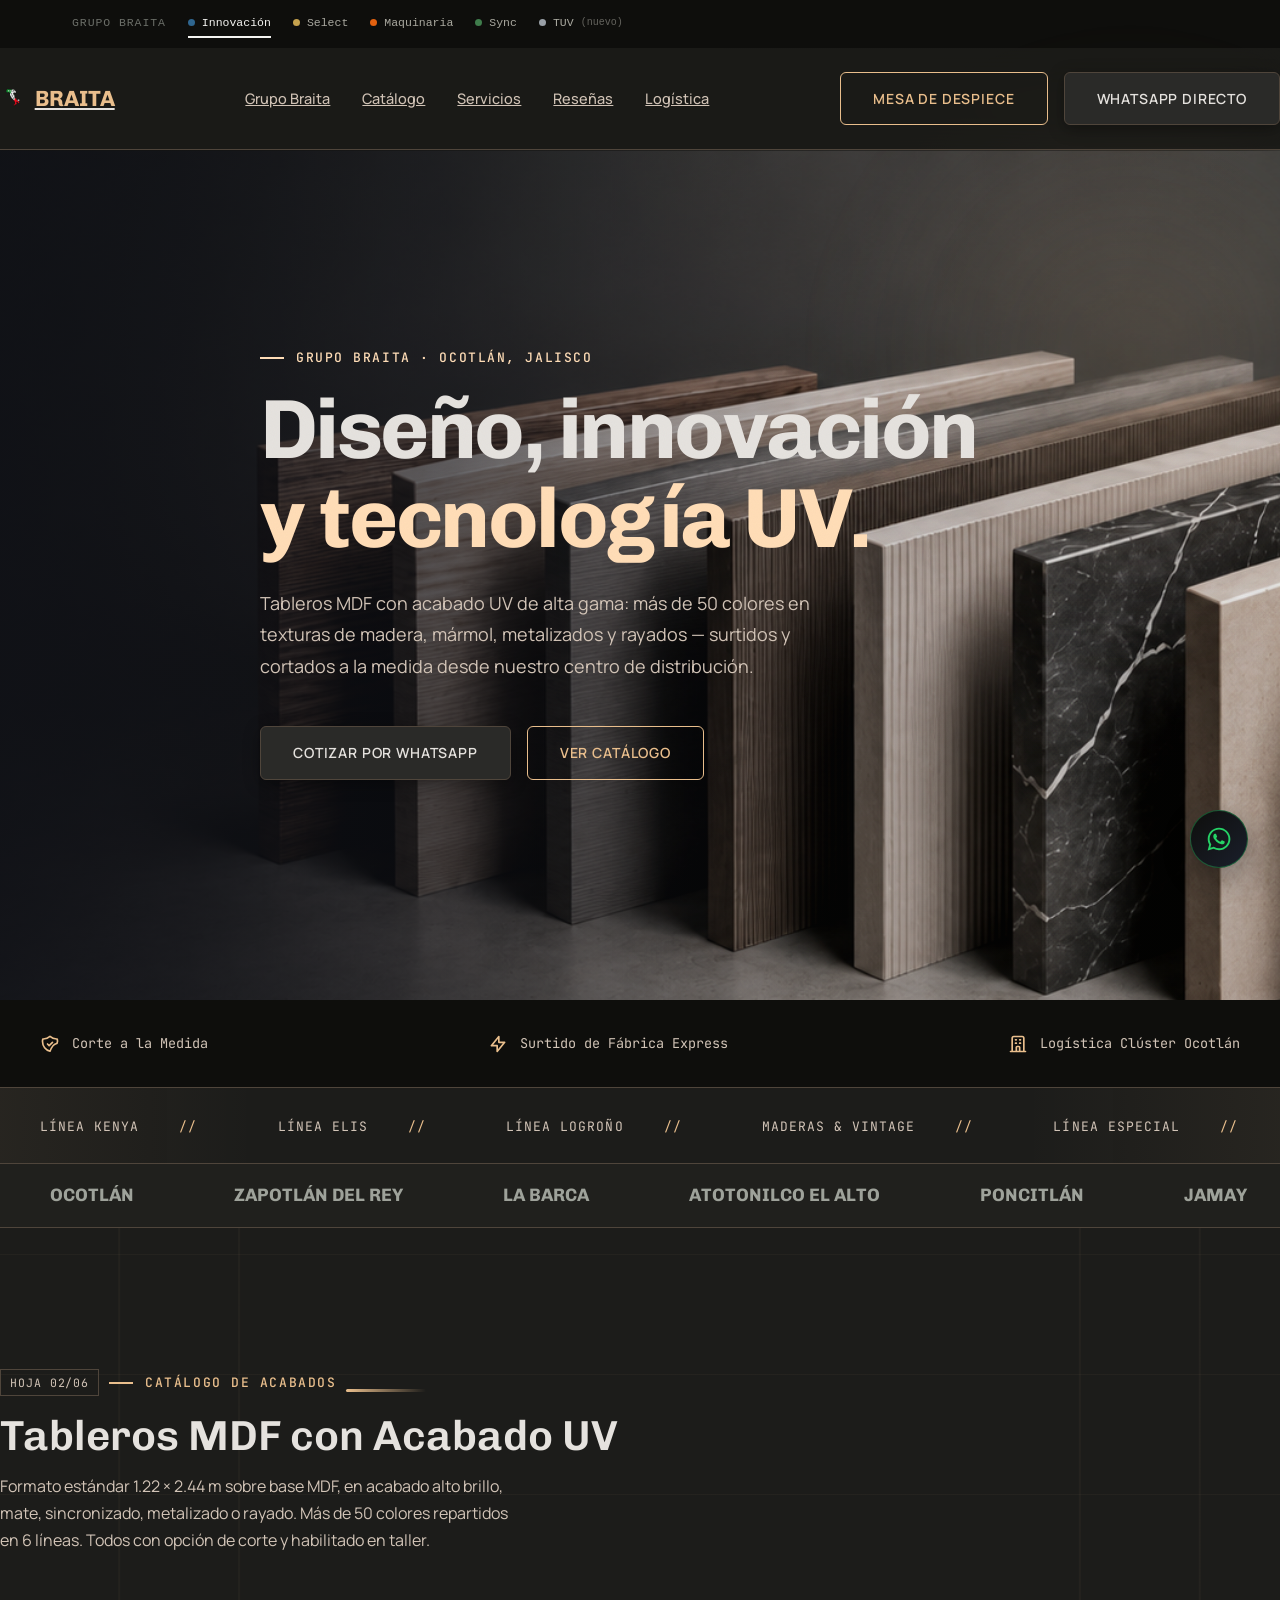
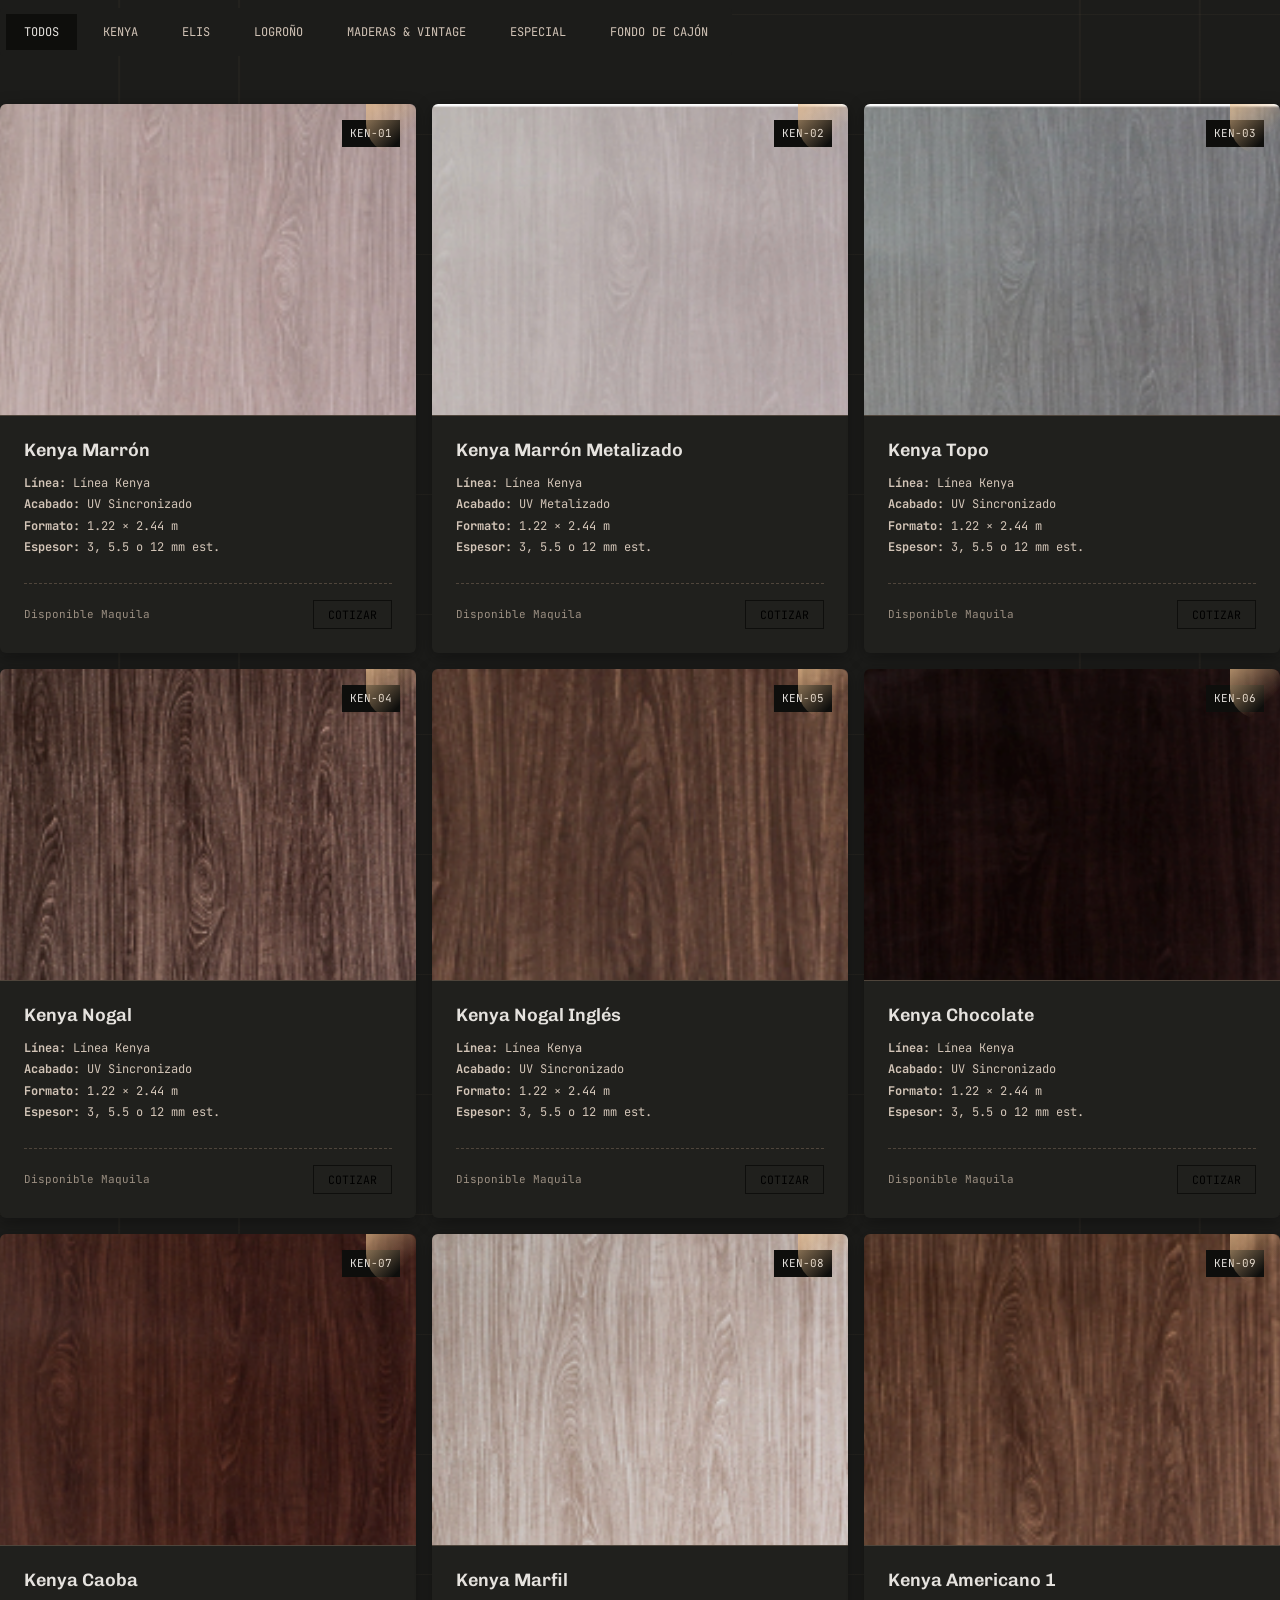
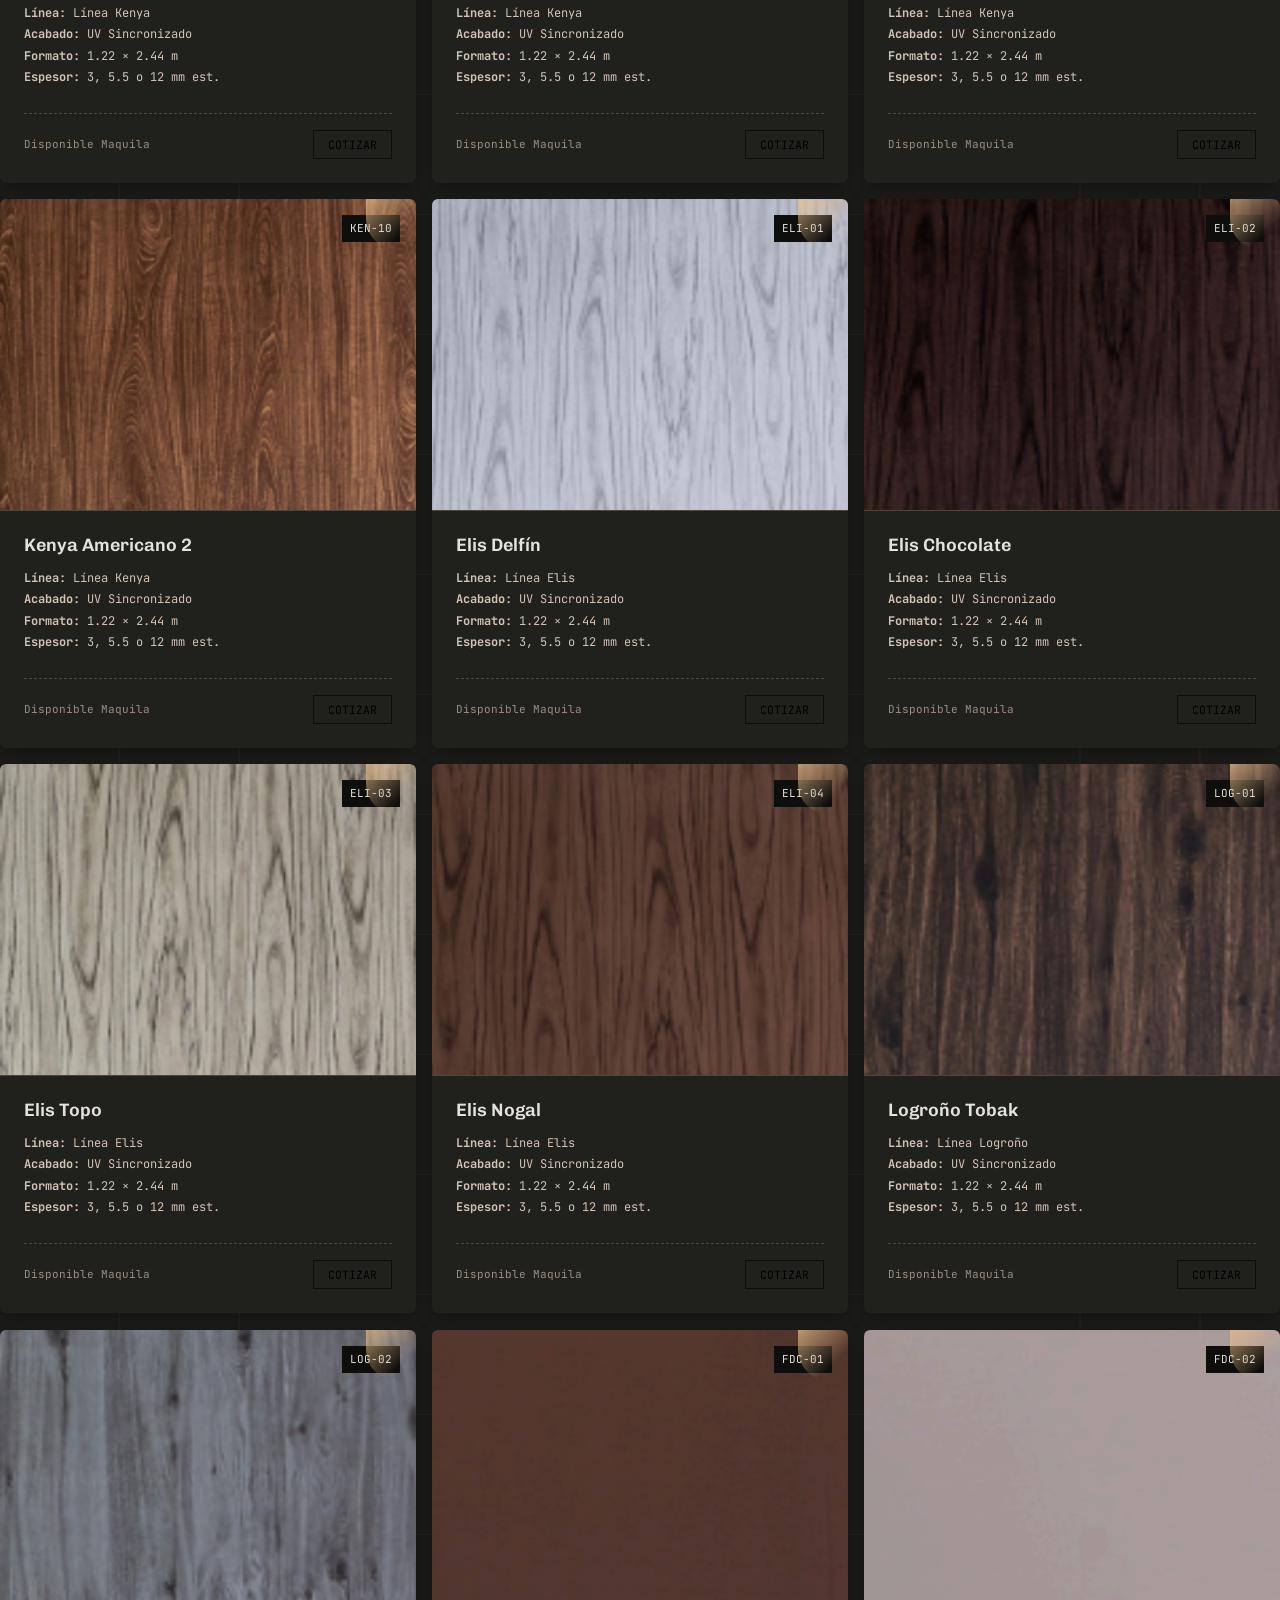
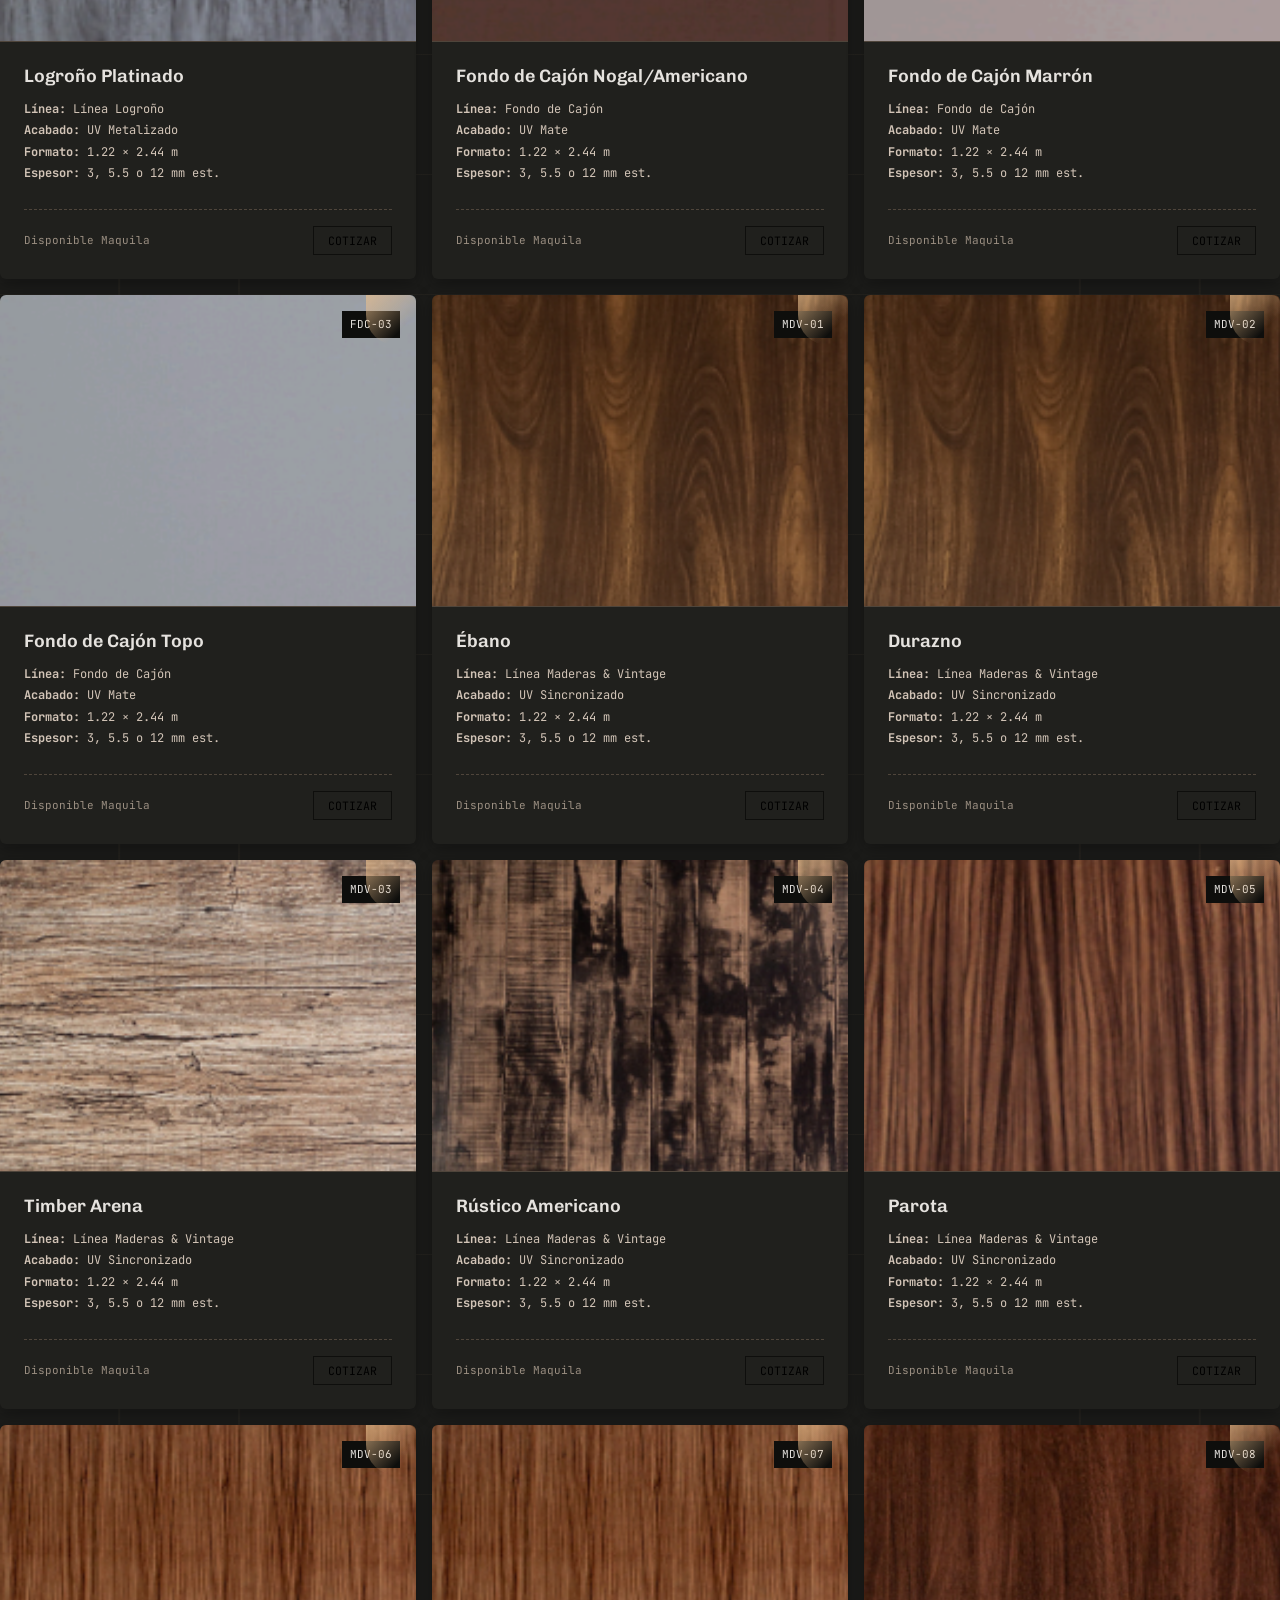
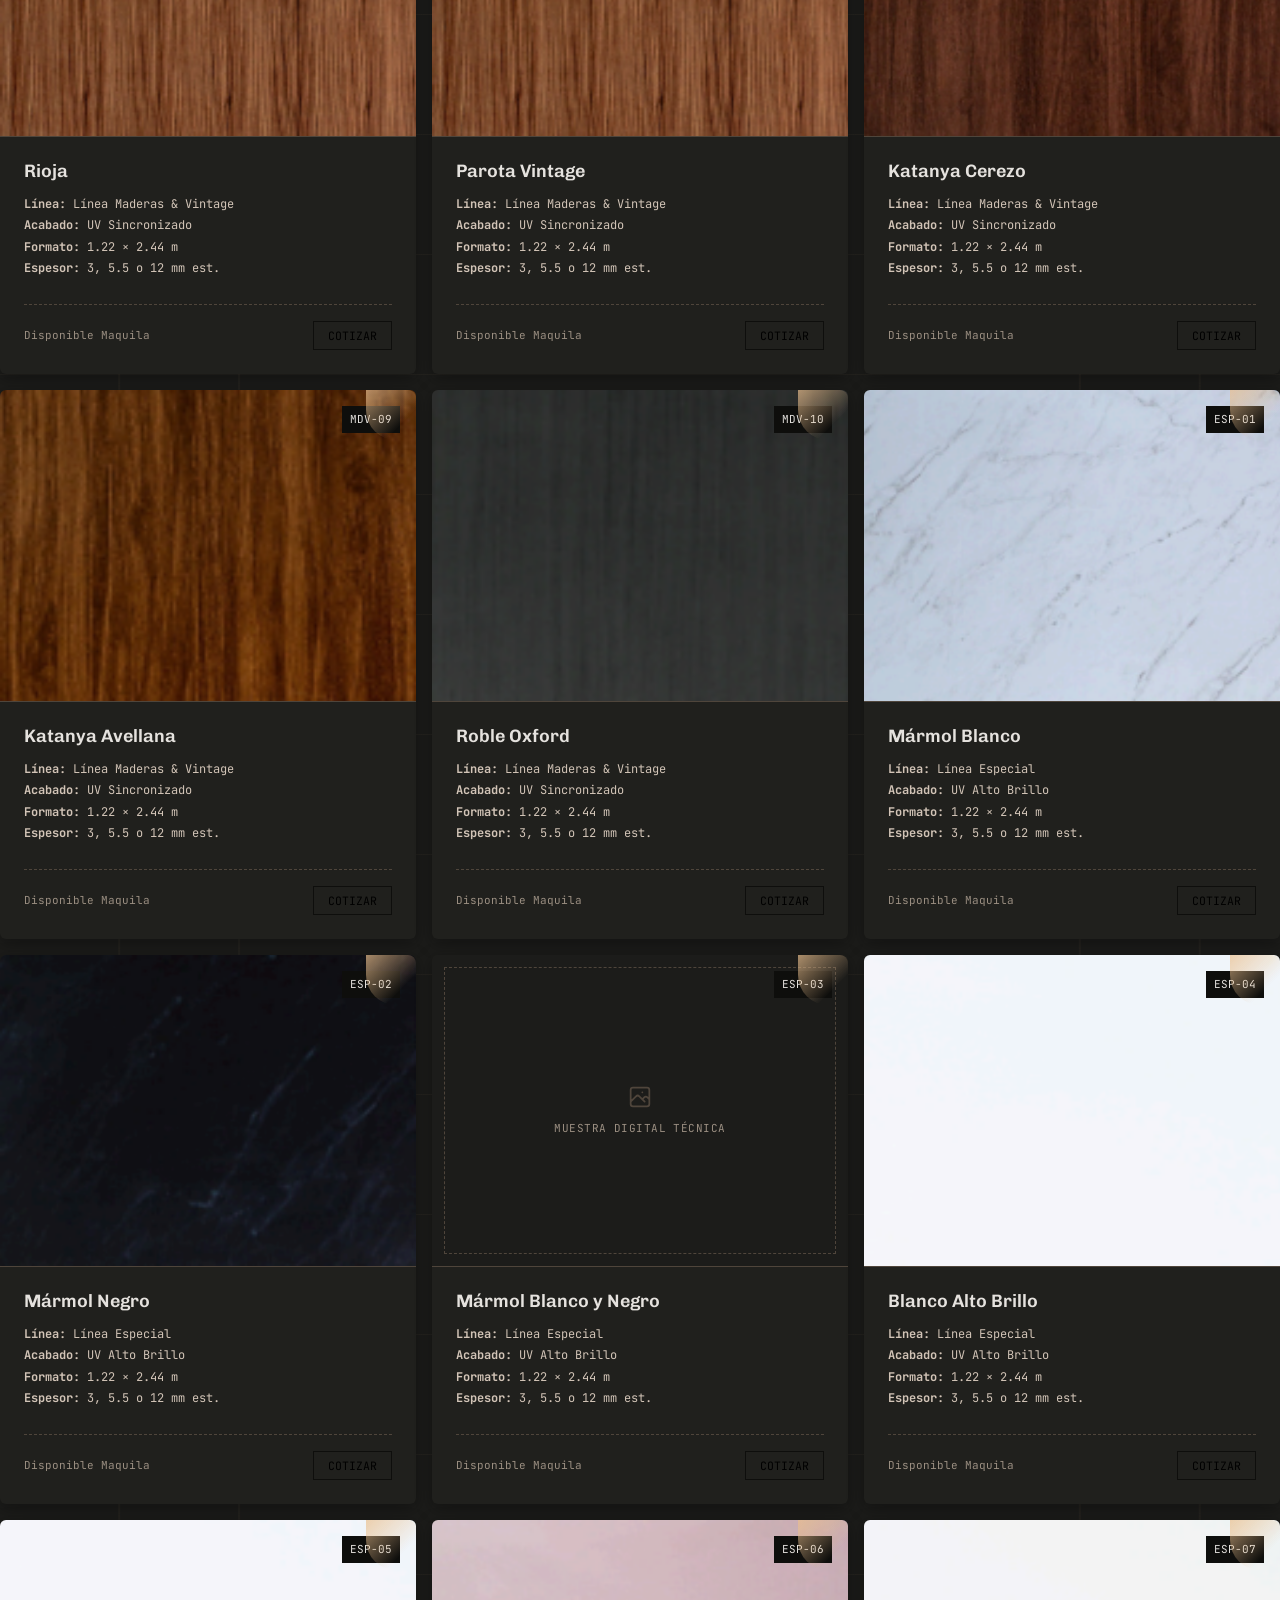
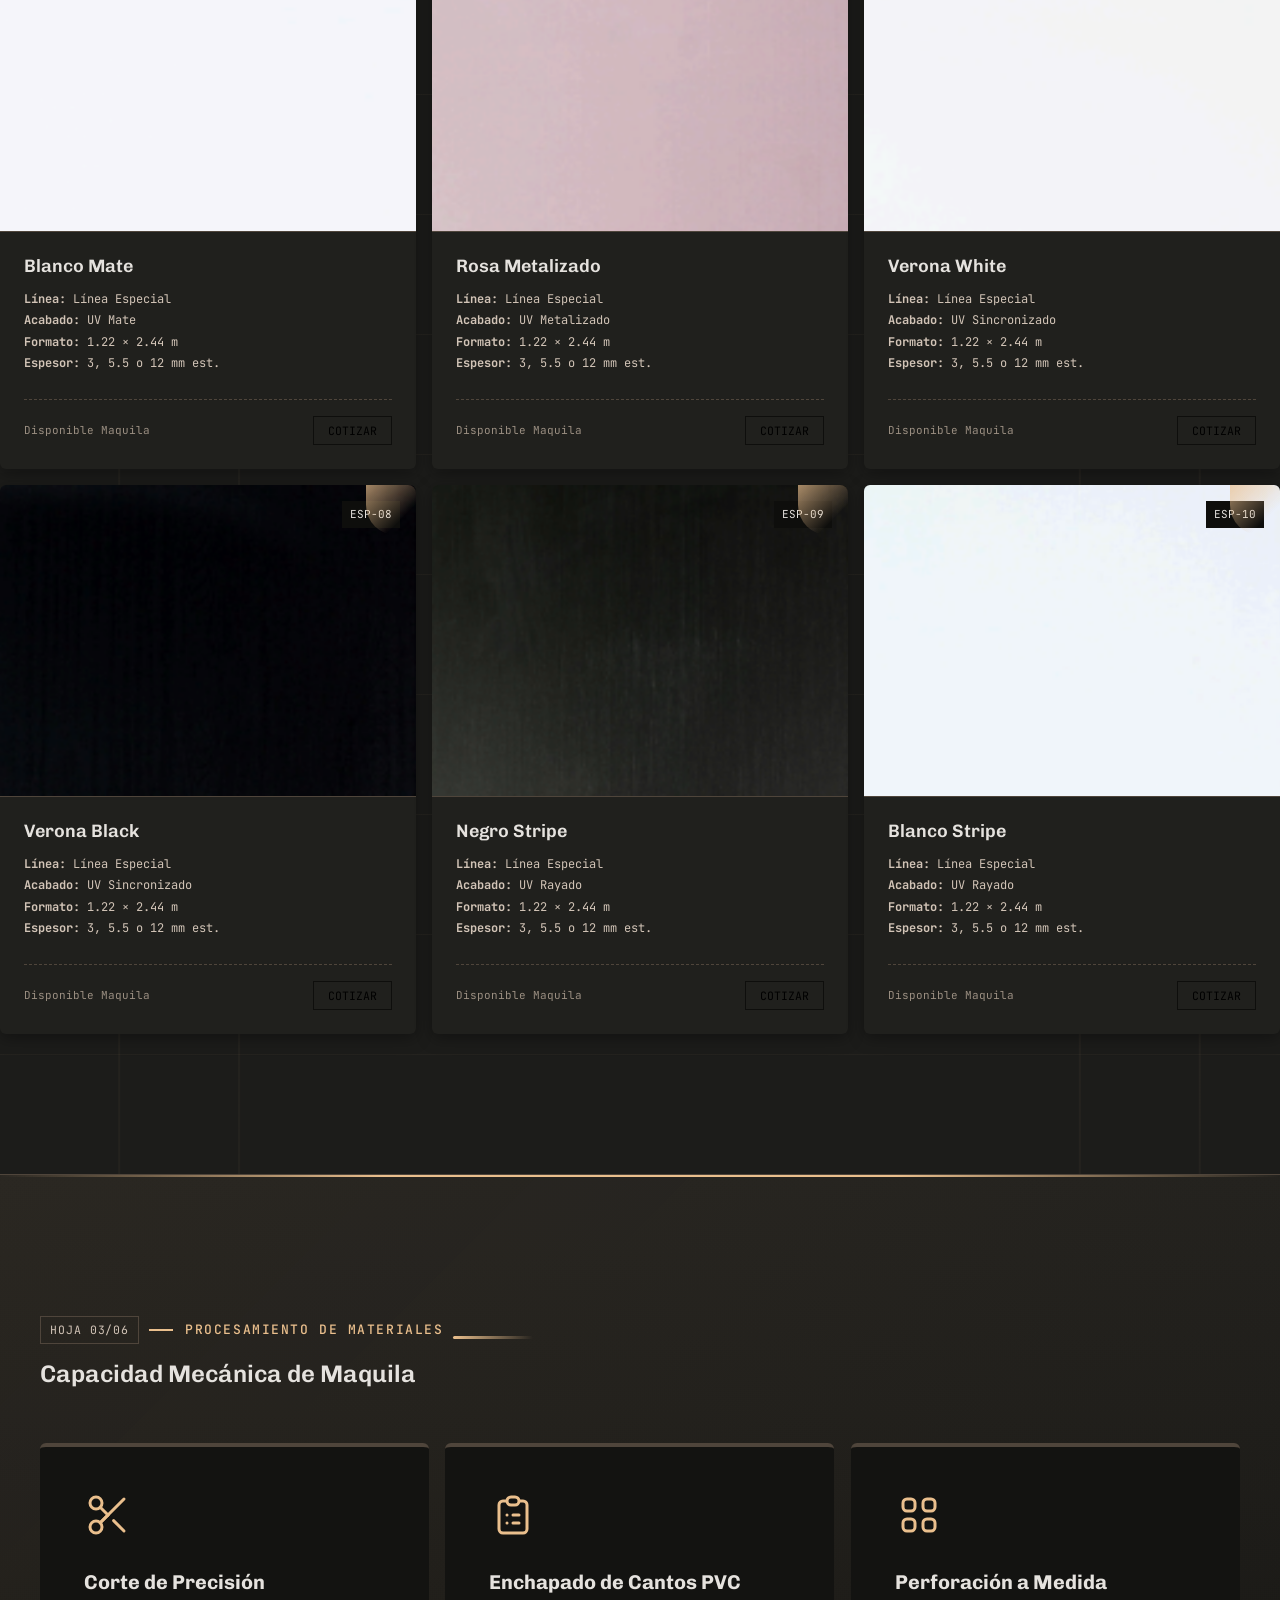
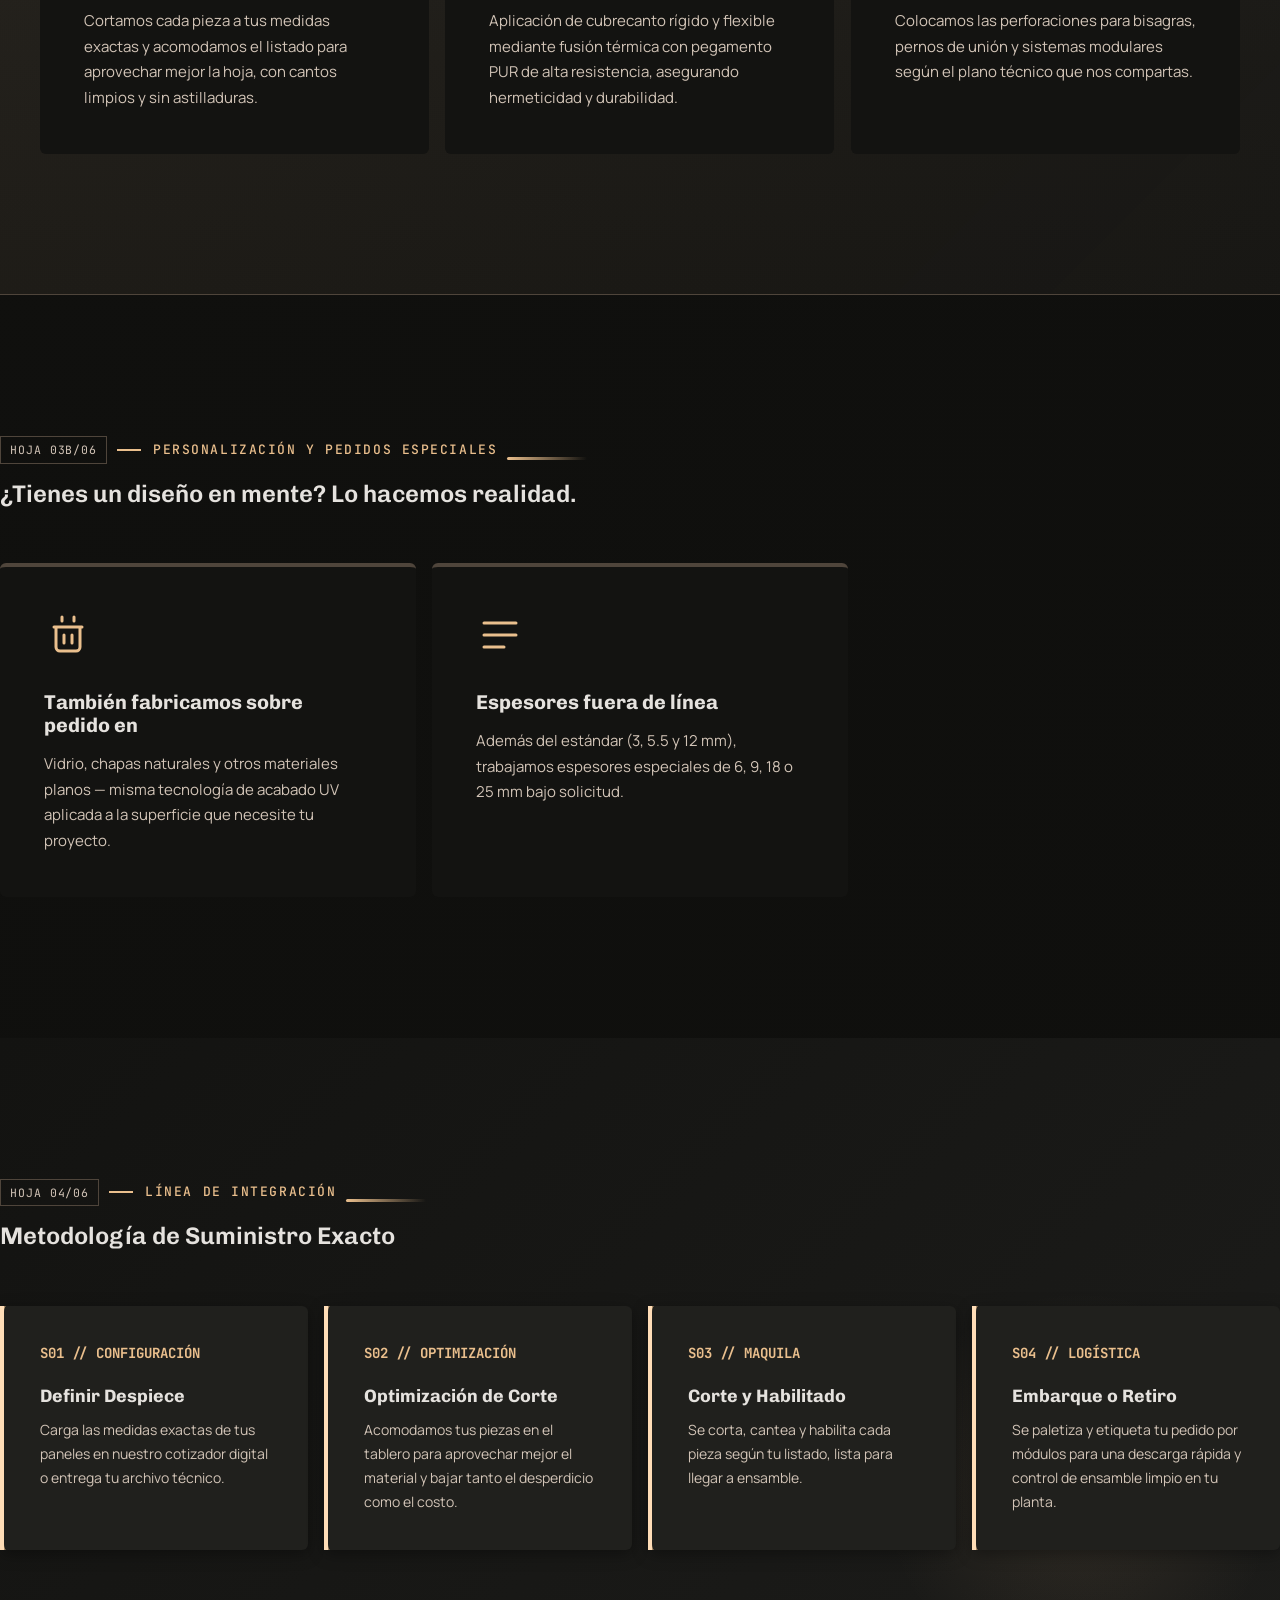
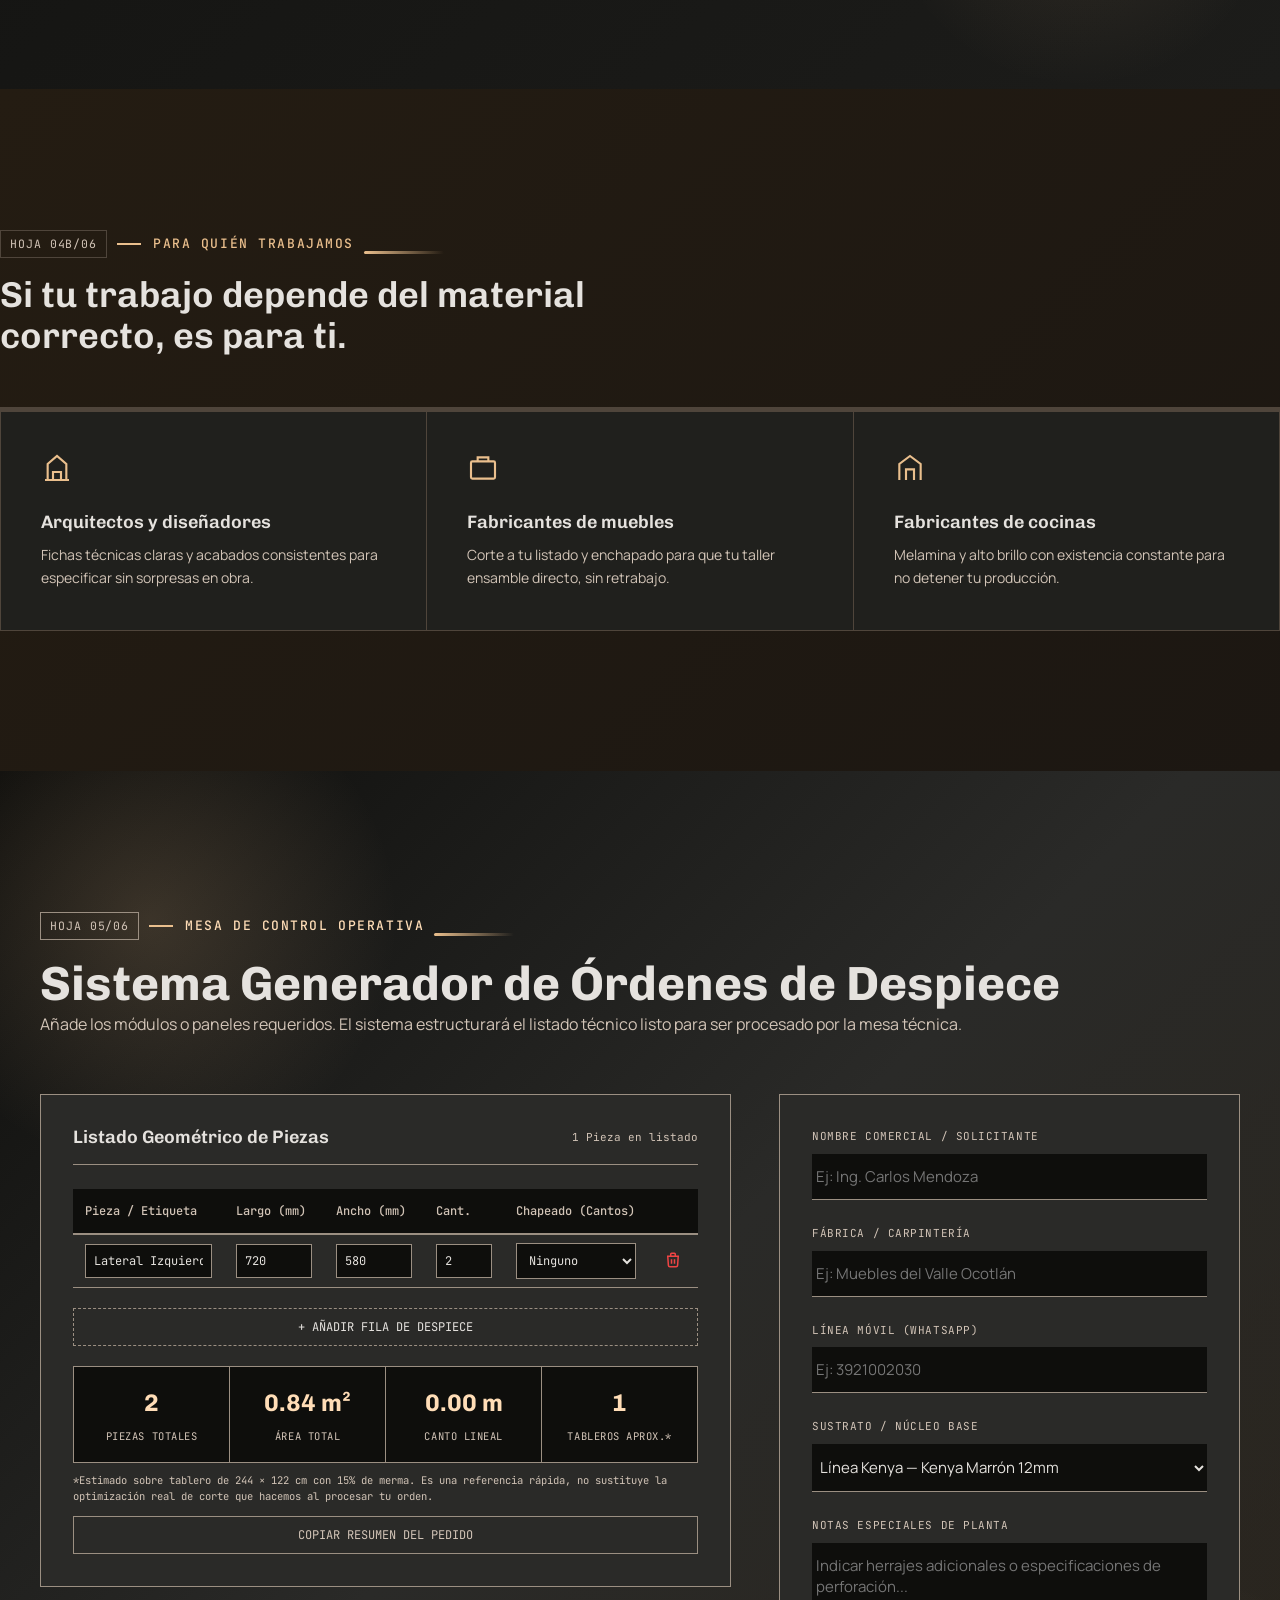
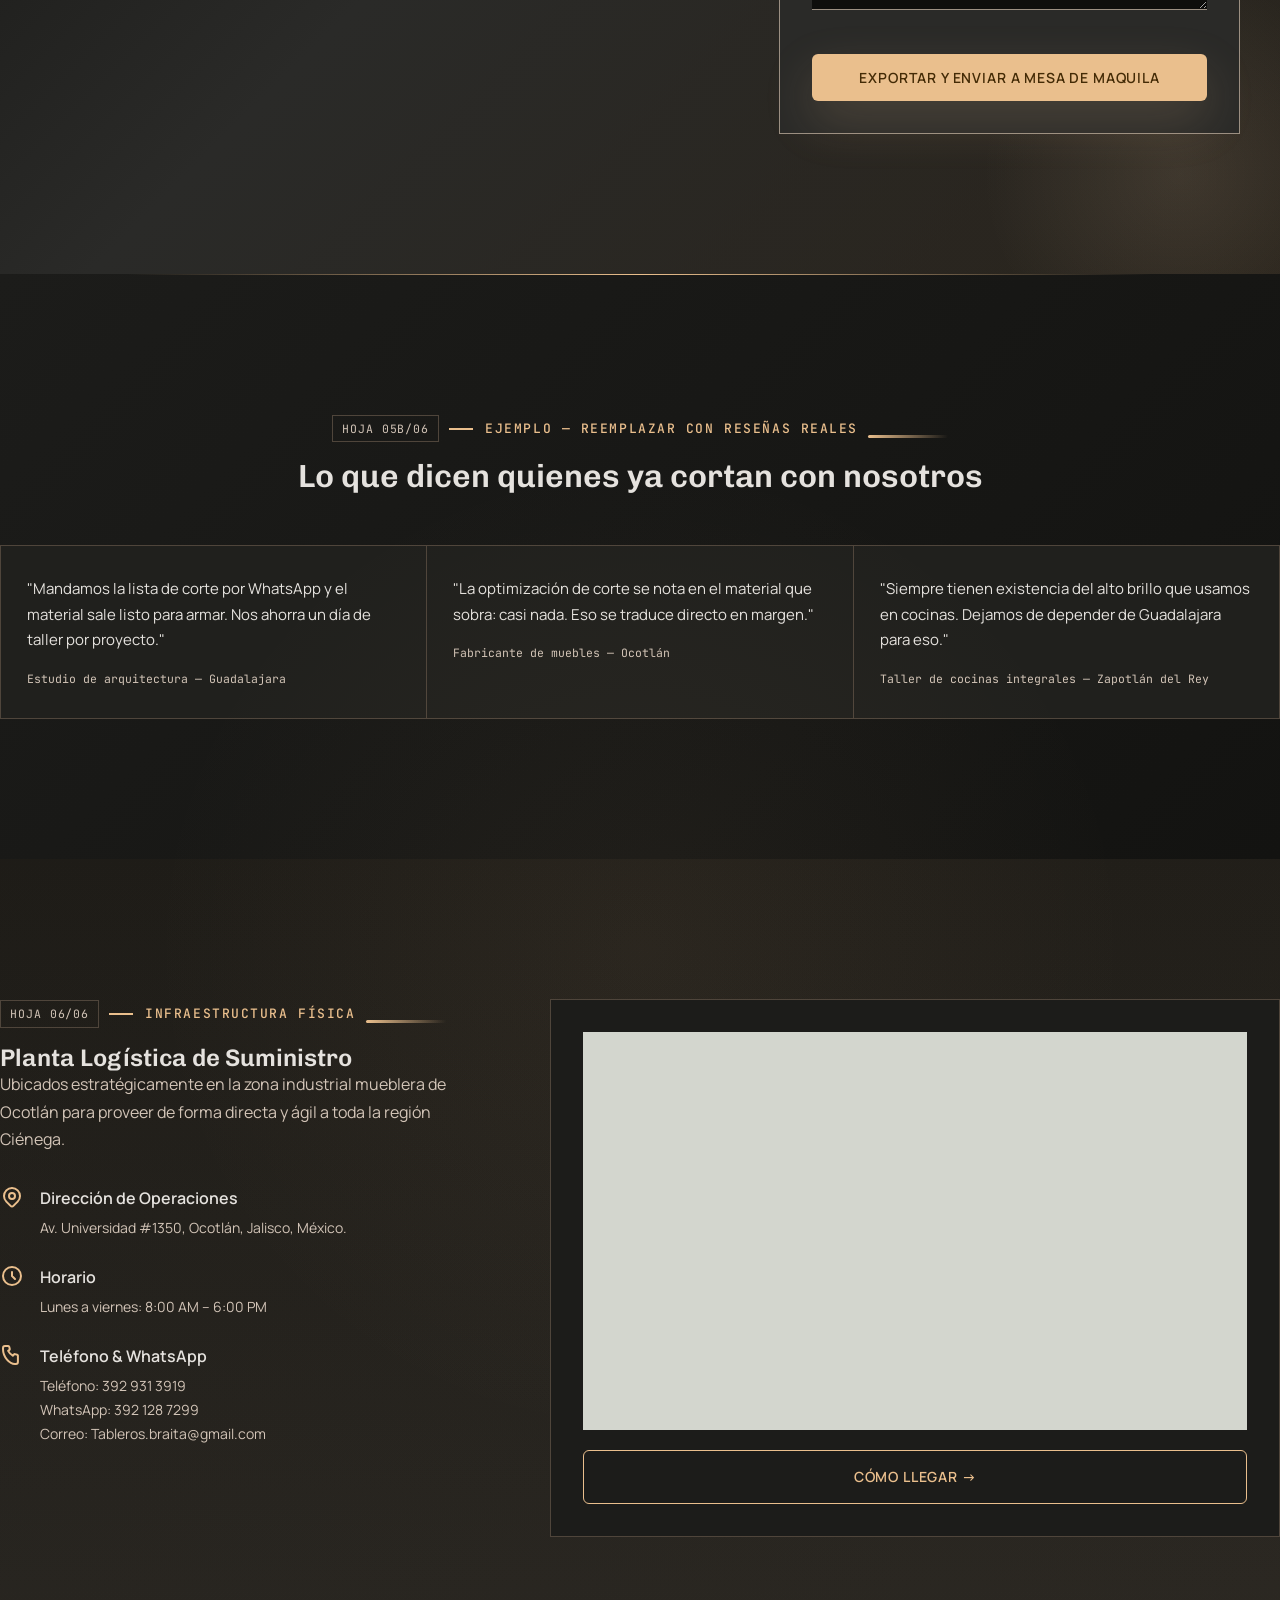
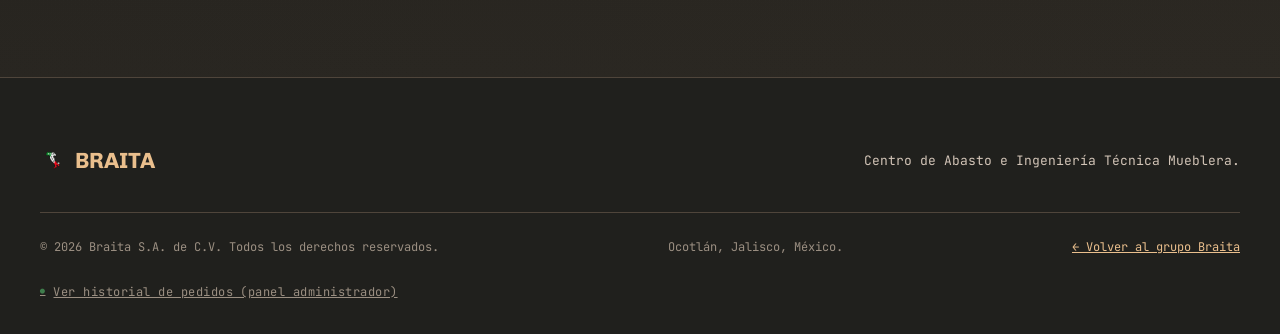
==== commit f8888b58: "Add files via upload" ====
--- a/braita-innovacion.html
+++ b/braita-innovacion.html
@@ -101,6 +101,7 @@
   html {
     scroll-behavior: smooth;
     text-size-adjust: 100%;
+    overflow-x: hidden;
   }
 
   body {
@@ -760,6 +761,13 @@
   }
   @media (max-width: 1024px) { .mesa-layout { grid-template-columns: 1fr; } }
 
+  /* FIX mobile: sin min-width:0 en los hijos del grid, el panel con la
+     tabla ancha (min-width:560px en .despiece-table) "explota" el grid
+     entero hacia afuera en vez de dejar que .table-responsive maneje su
+     propio scroll interno — con html/body en overflow-x:hidden eso
+     terminaba CORTANDO contenido en vez de dejarlo alcanzable. */
+  .blueprint-panel, .control-form { min-width: 0; }
+
   .blueprint-panel {
     background-color: var(--bg-dark-surface);
     border: 1px solid var(--border-dark);
@@ -775,9 +783,12 @@
   }
   .panel-header h3 { color: var(--text-light); font-size: 18px; }
 
-  .table-responsive { width: 100%; overflow-x: auto; }
+  .table-responsive { width: 100%; overflow-x: auto; -webkit-overflow-scrolling: touch; }
   .despiece-table {
     width: 100%;
+    min-width: 560px; /* evita que las columnas se aplasten en celular (inputs
+                          ilegibles de 30-something px) — con esto la tarjeta
+                          desliza horizontal en vez de aplastar el contenido */
     border-collapse: collapse;
     font-family: var(--font-mono);
     font-size: 12px;
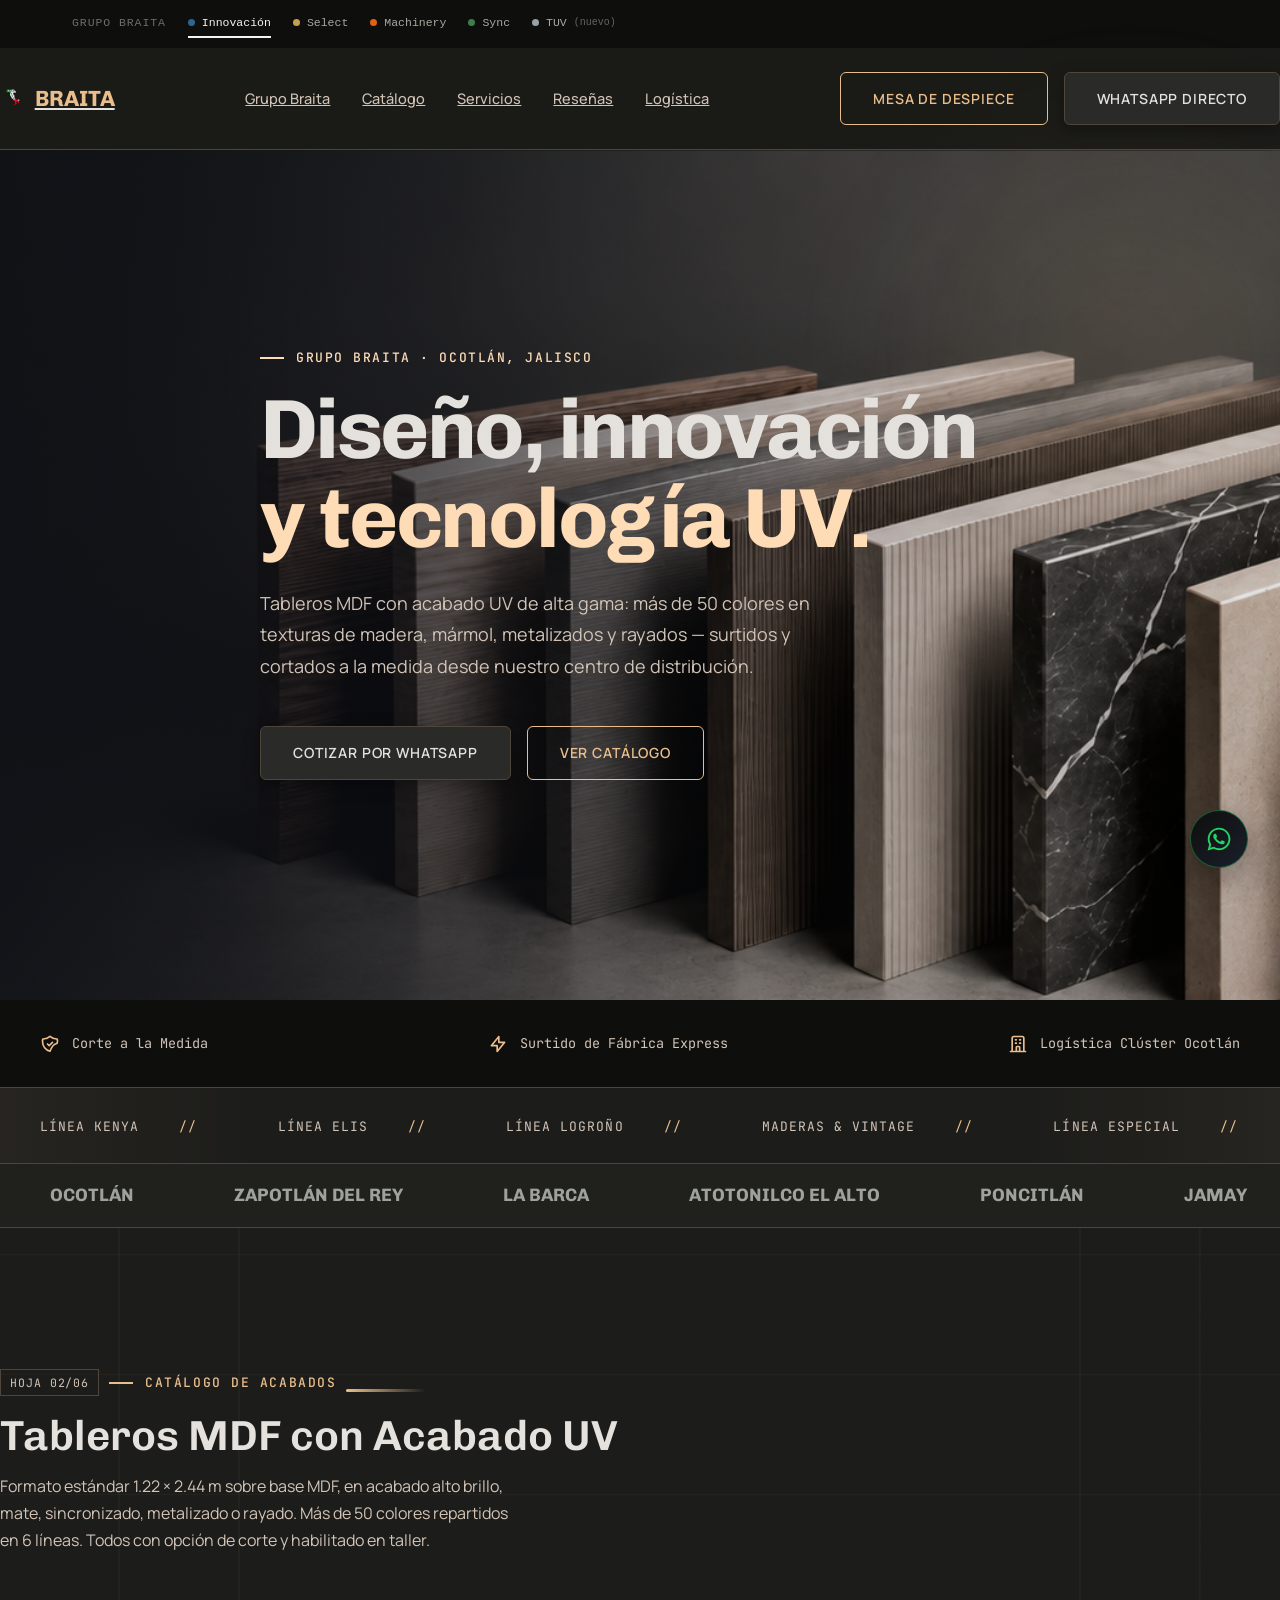
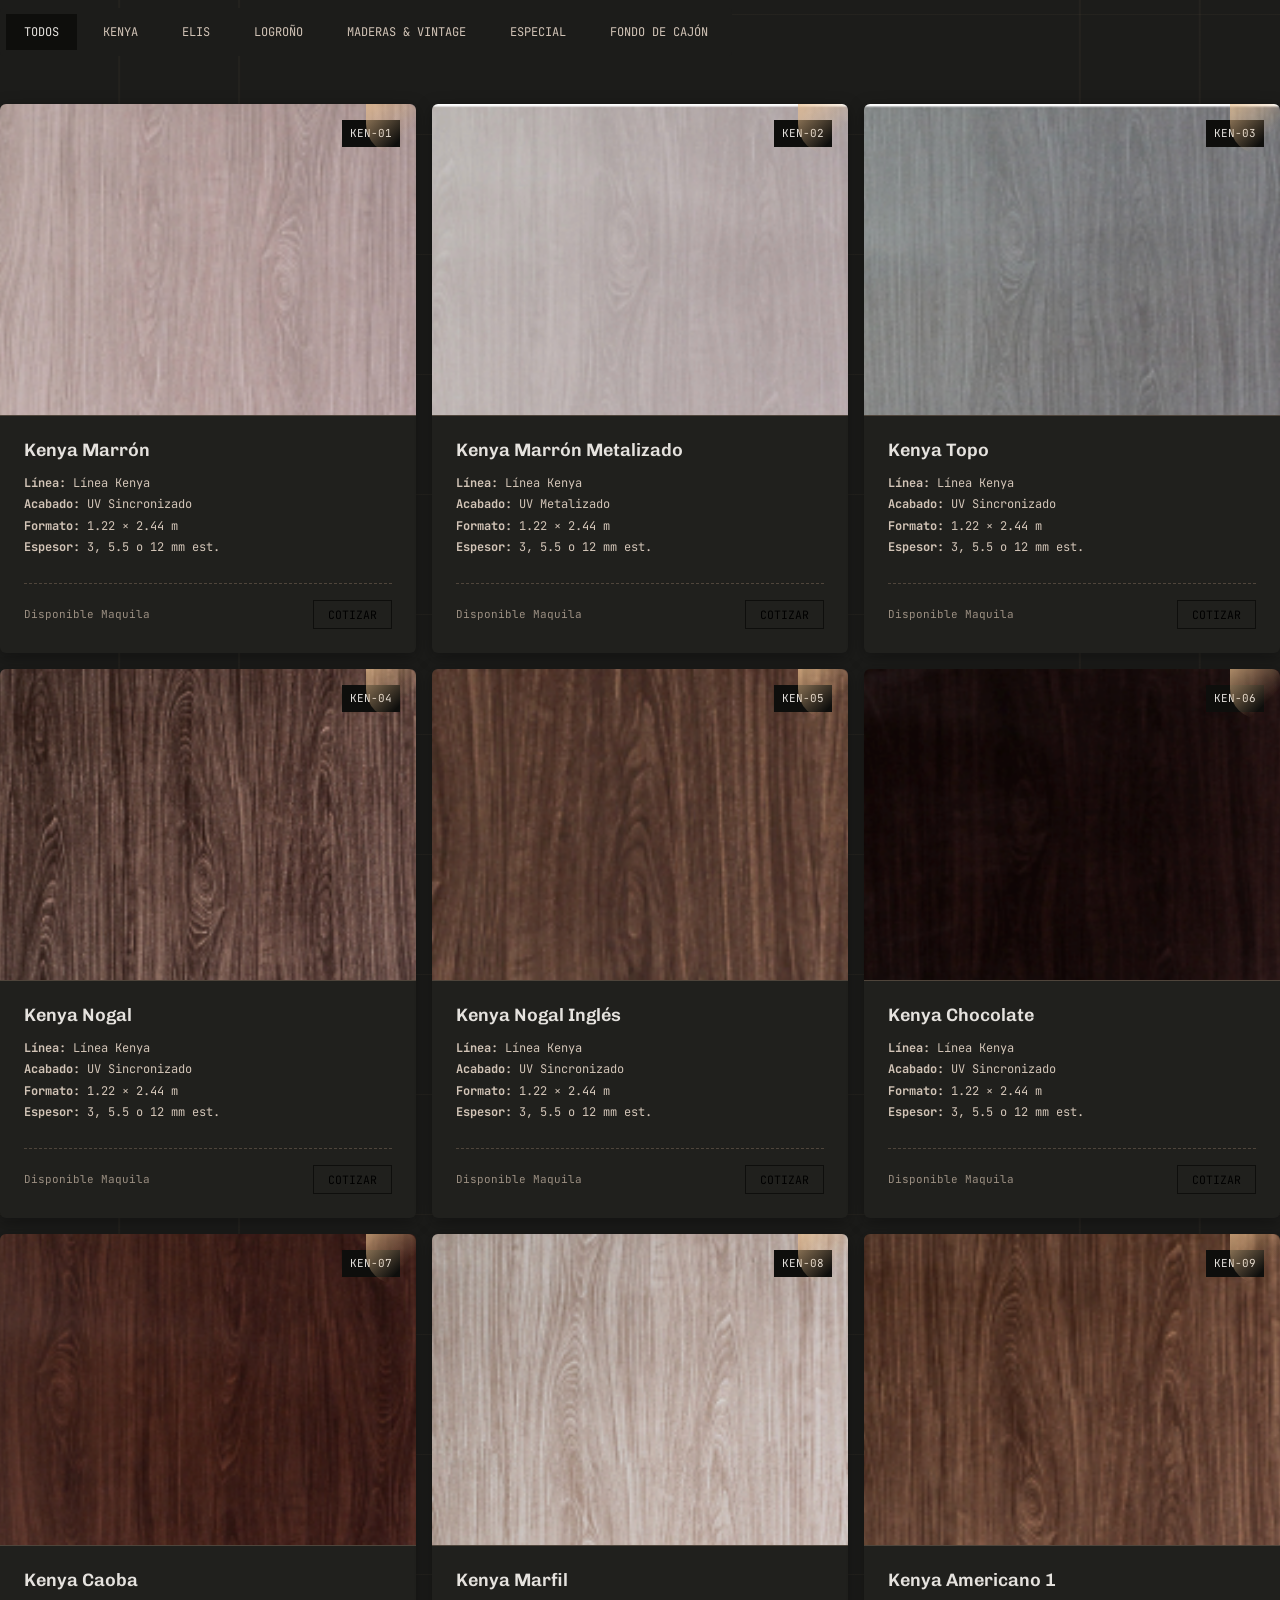
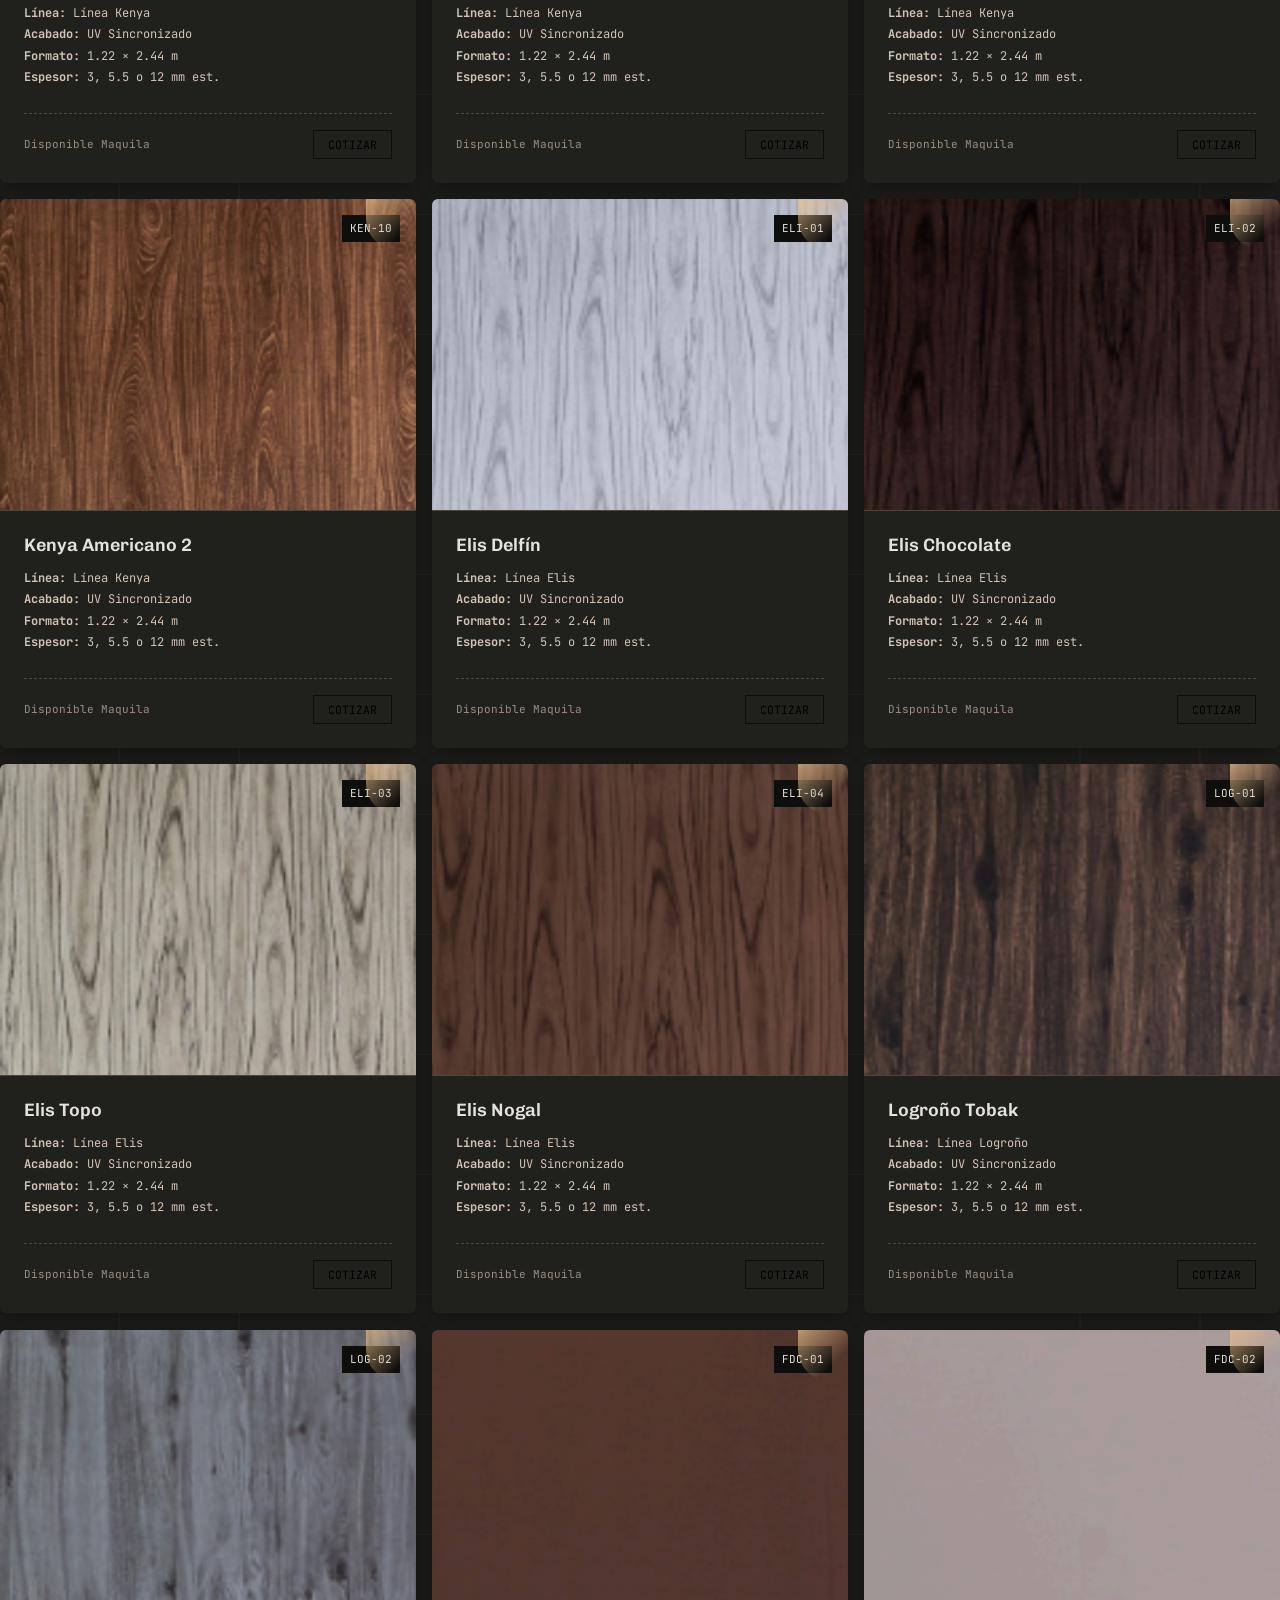
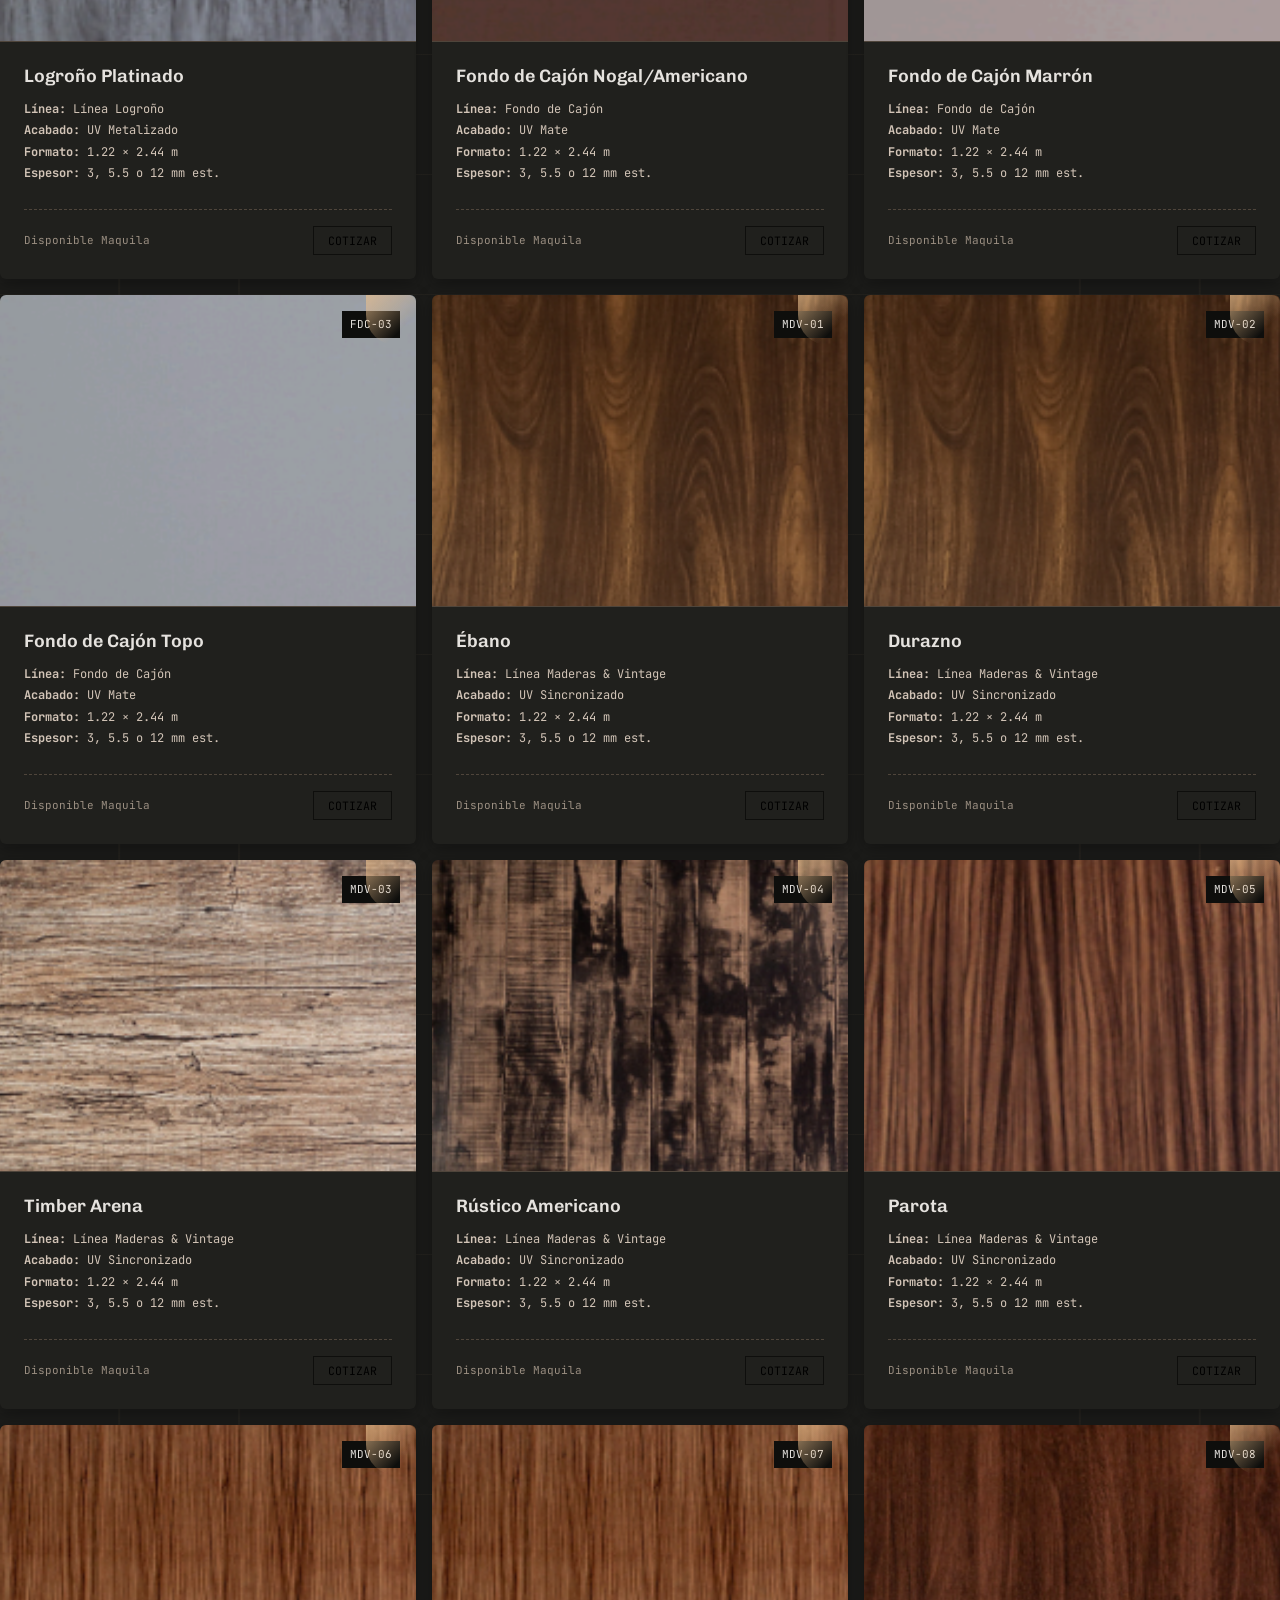
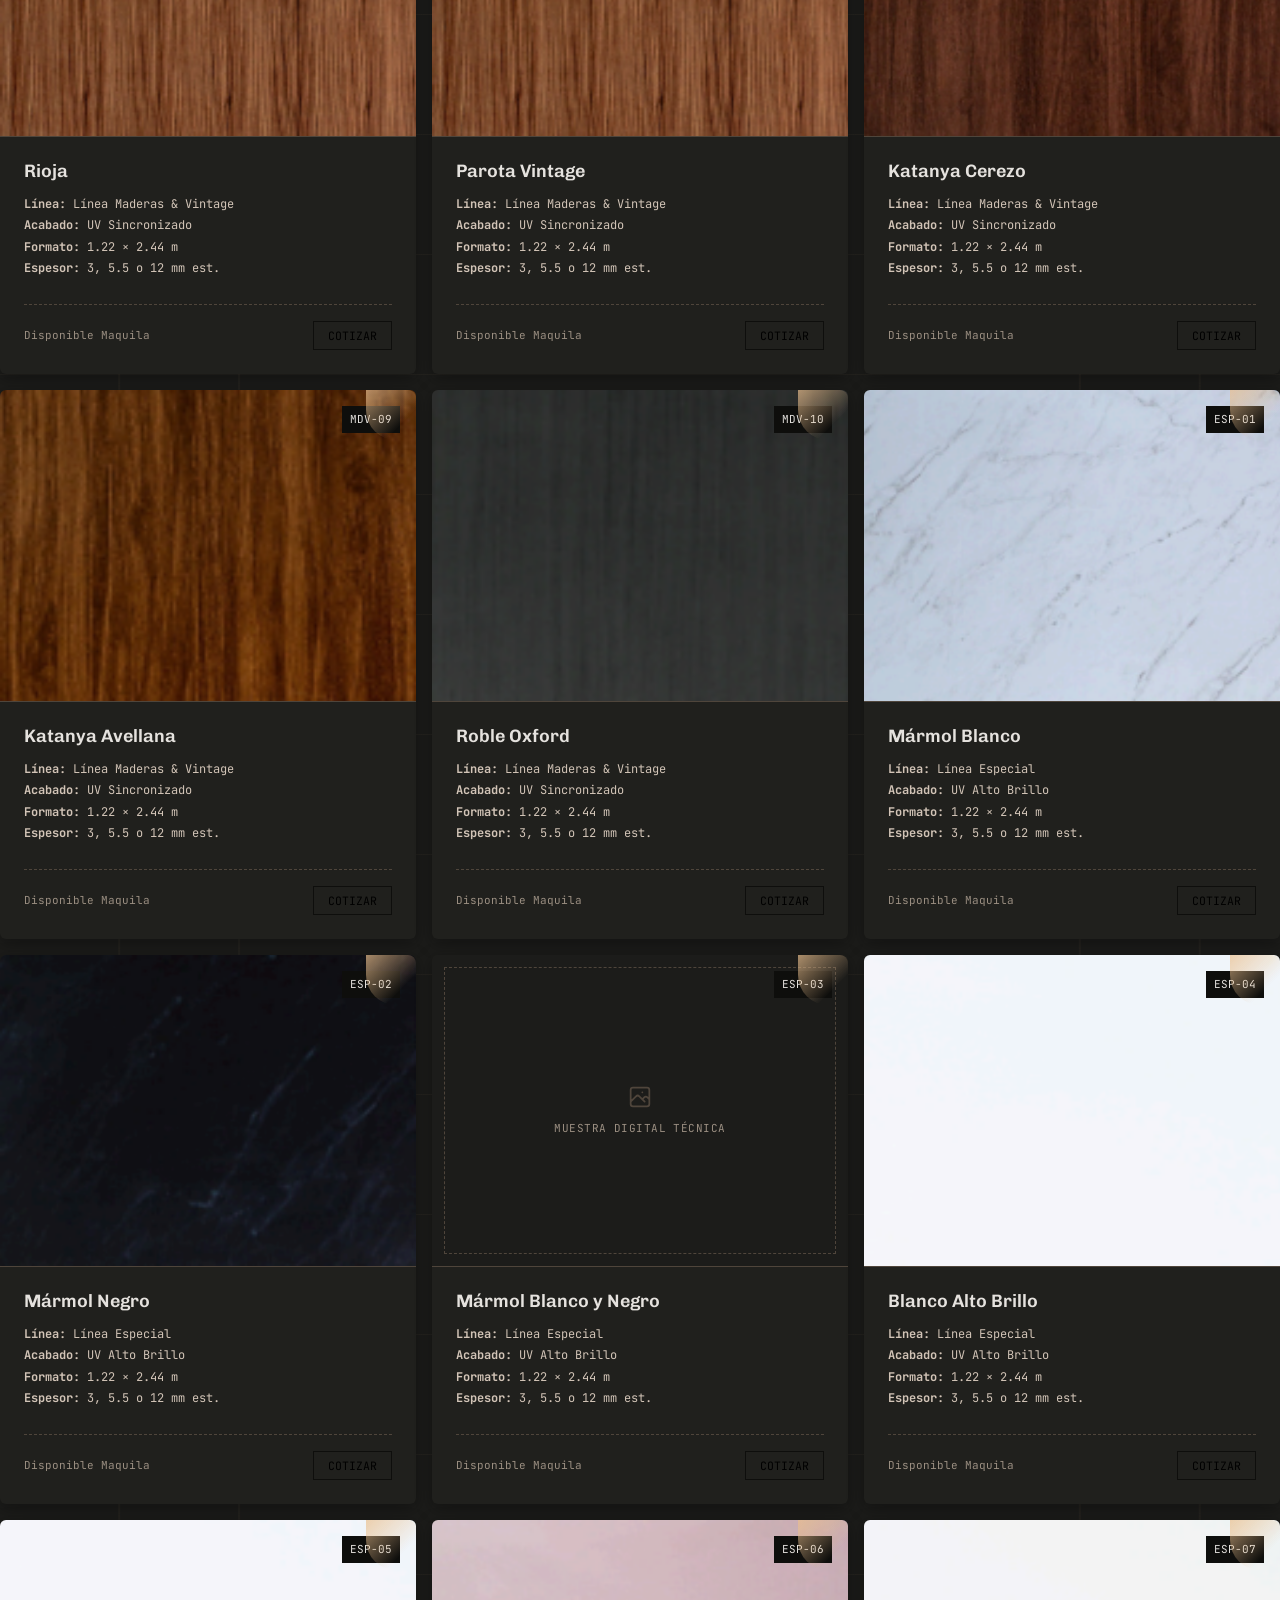
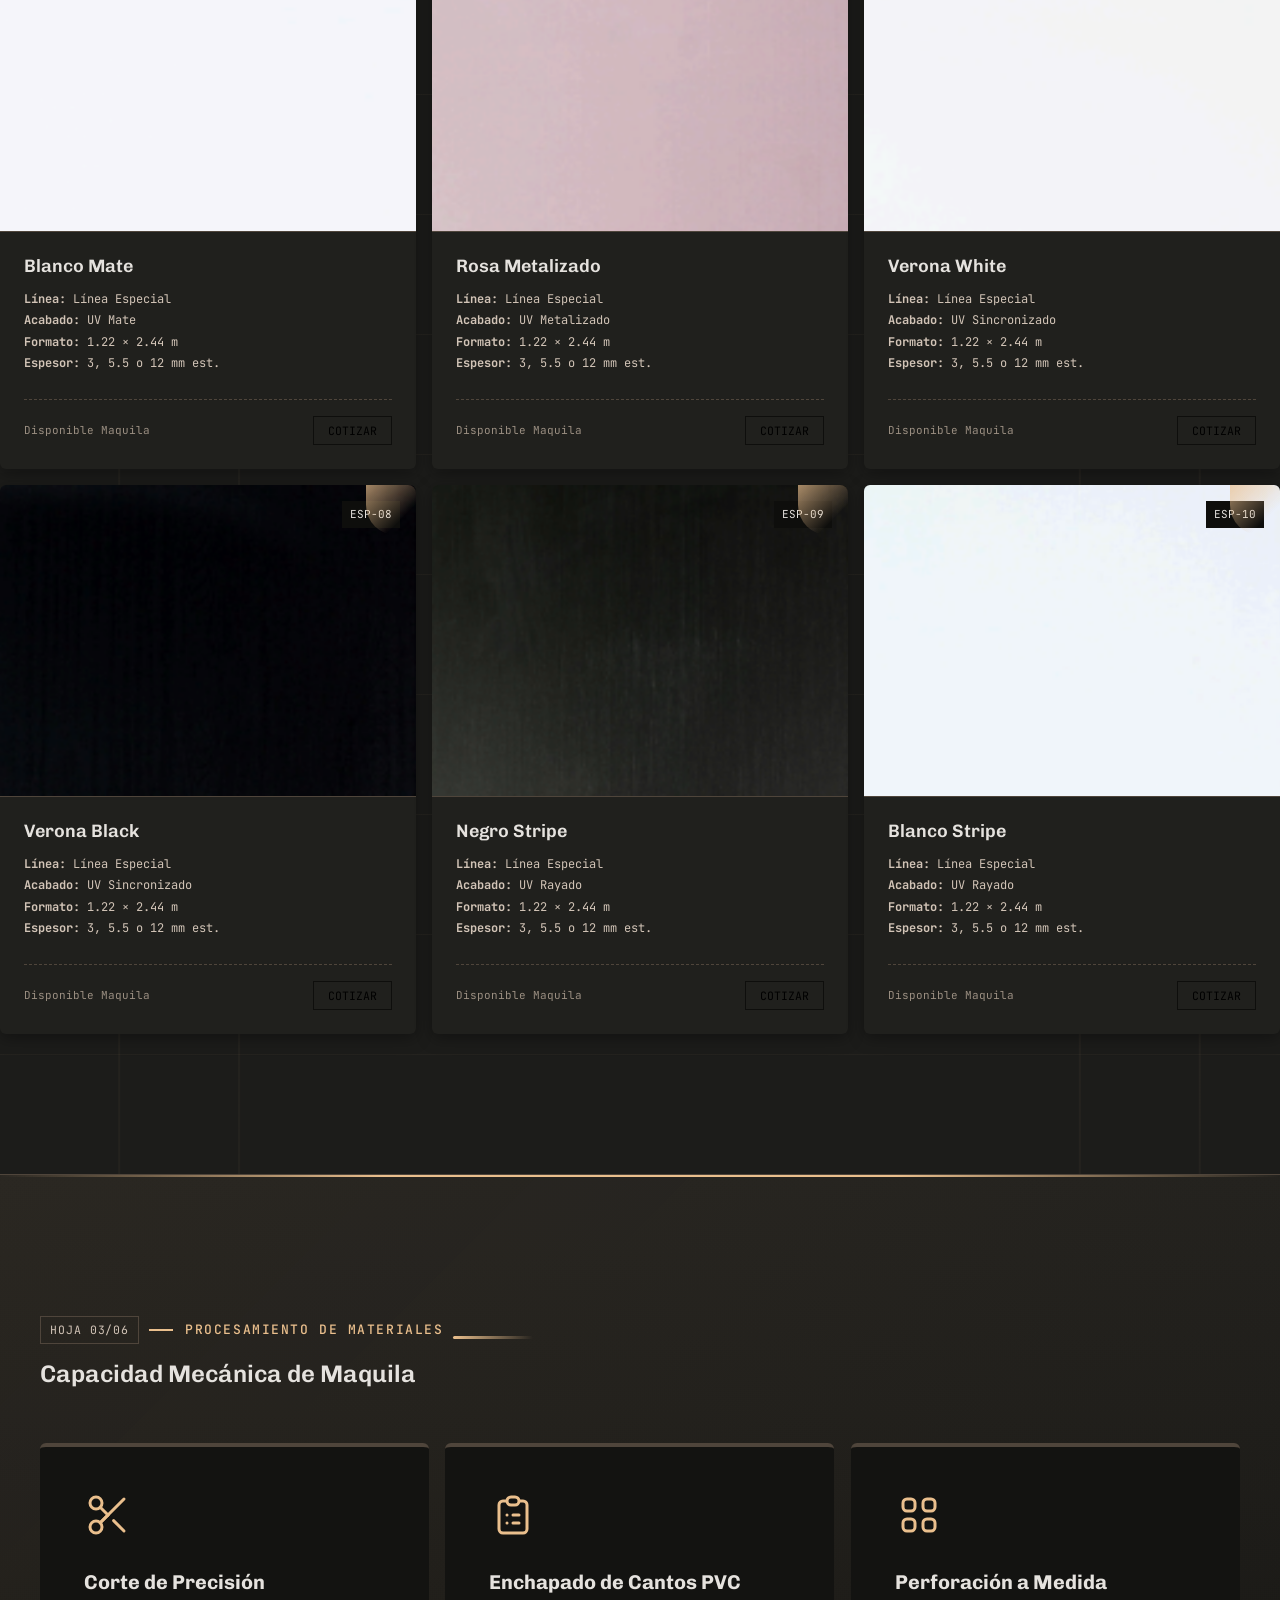
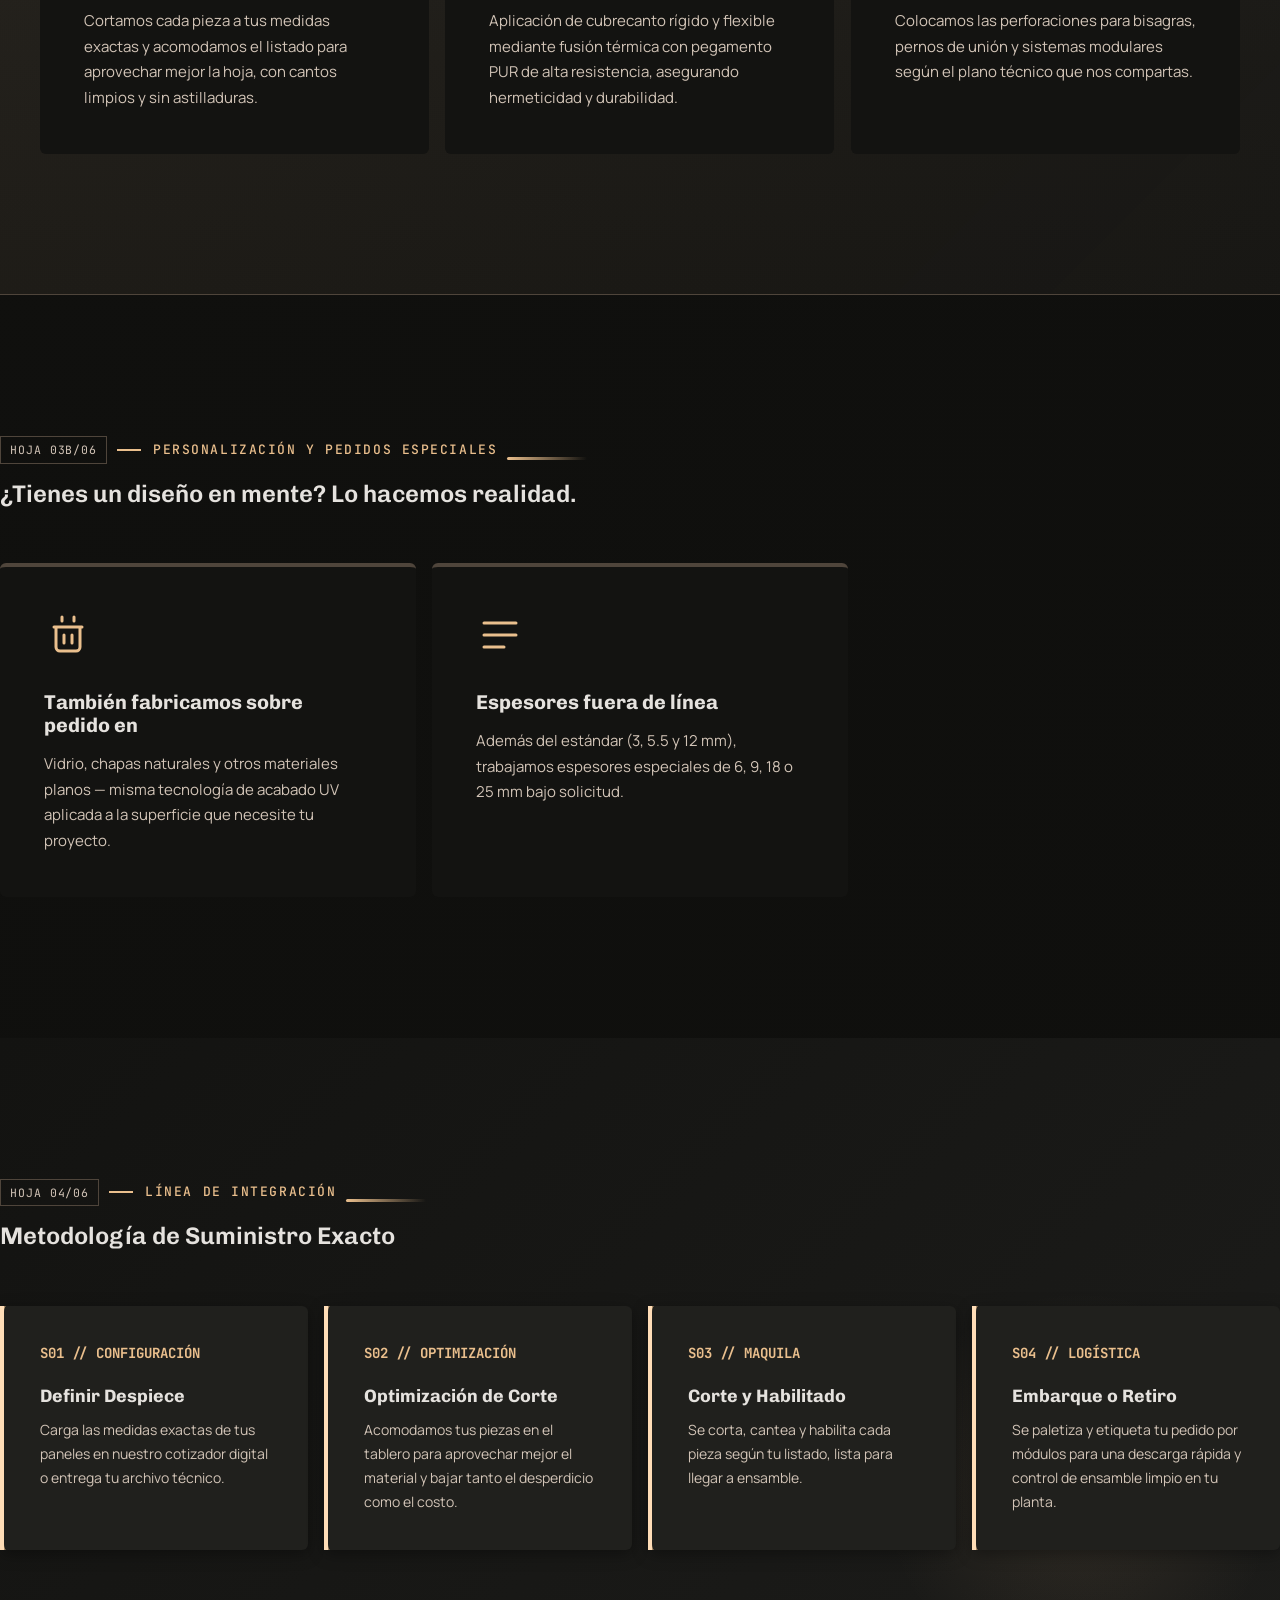
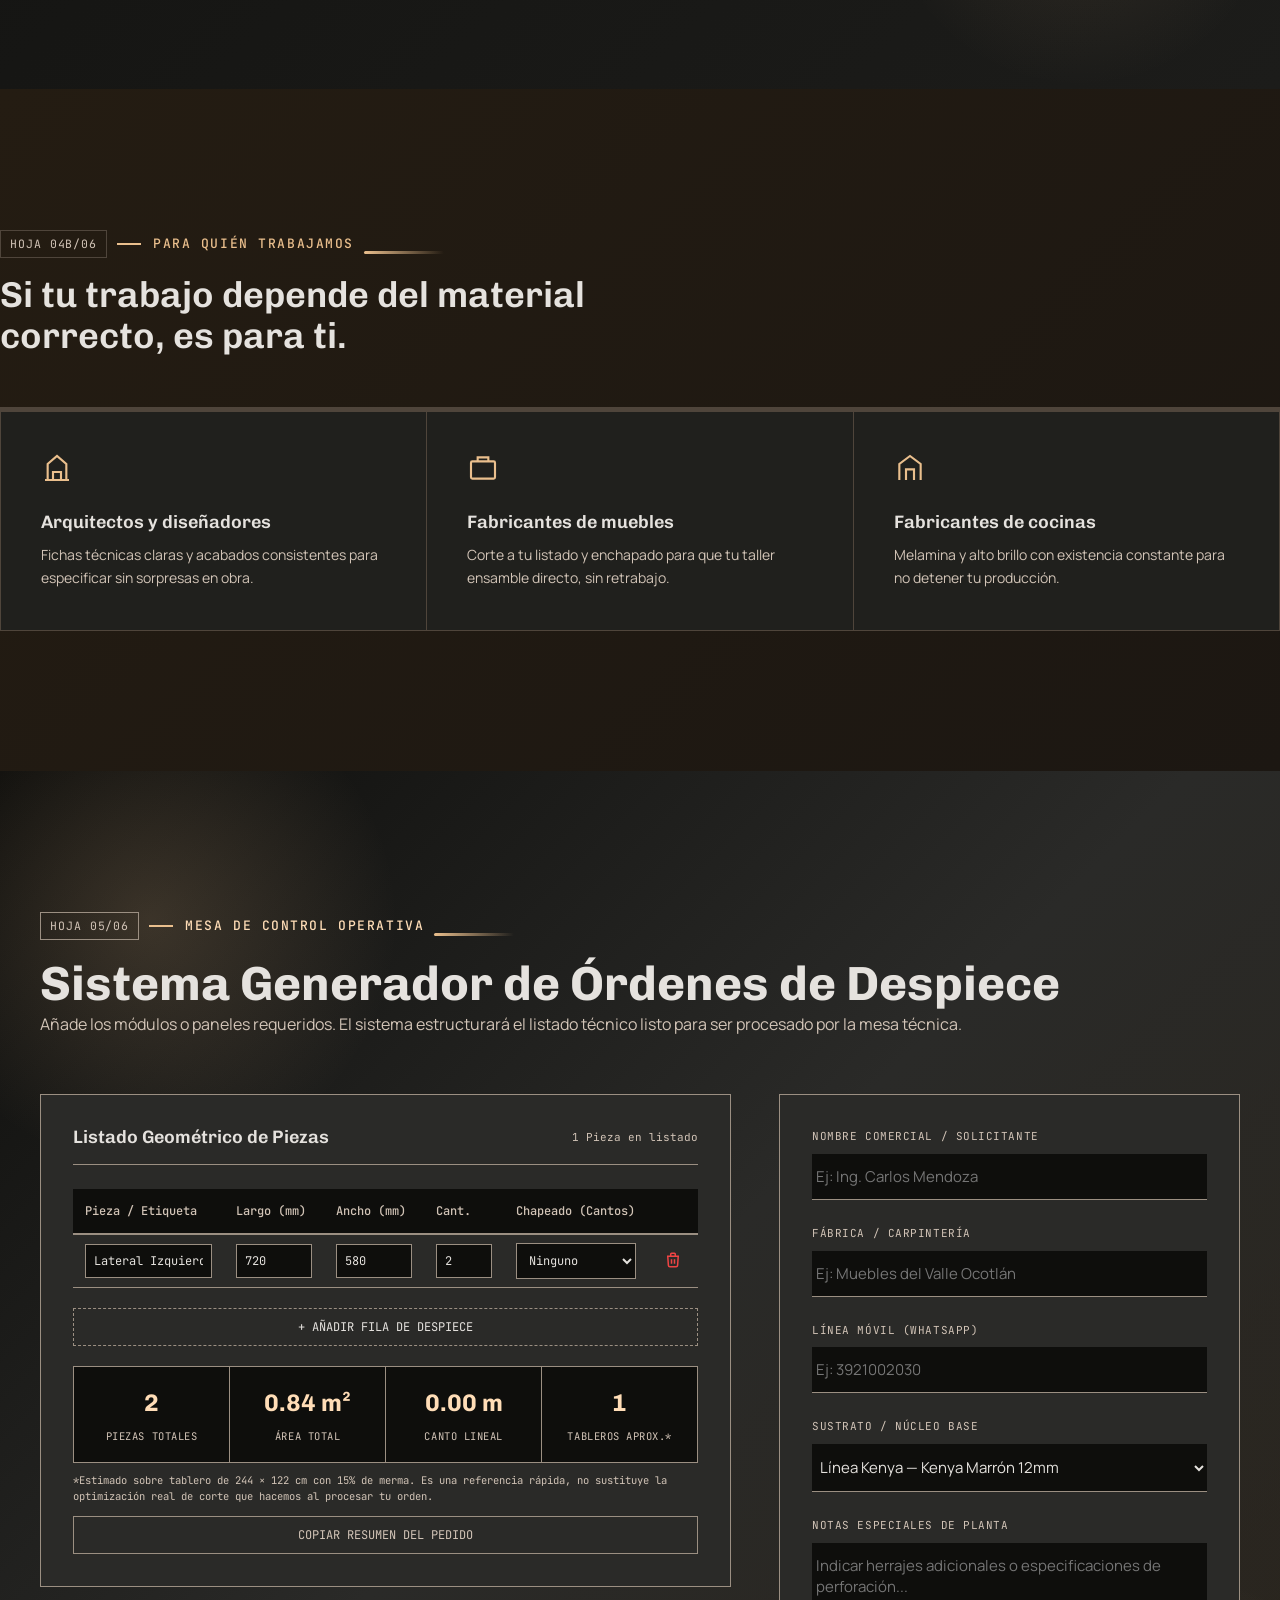
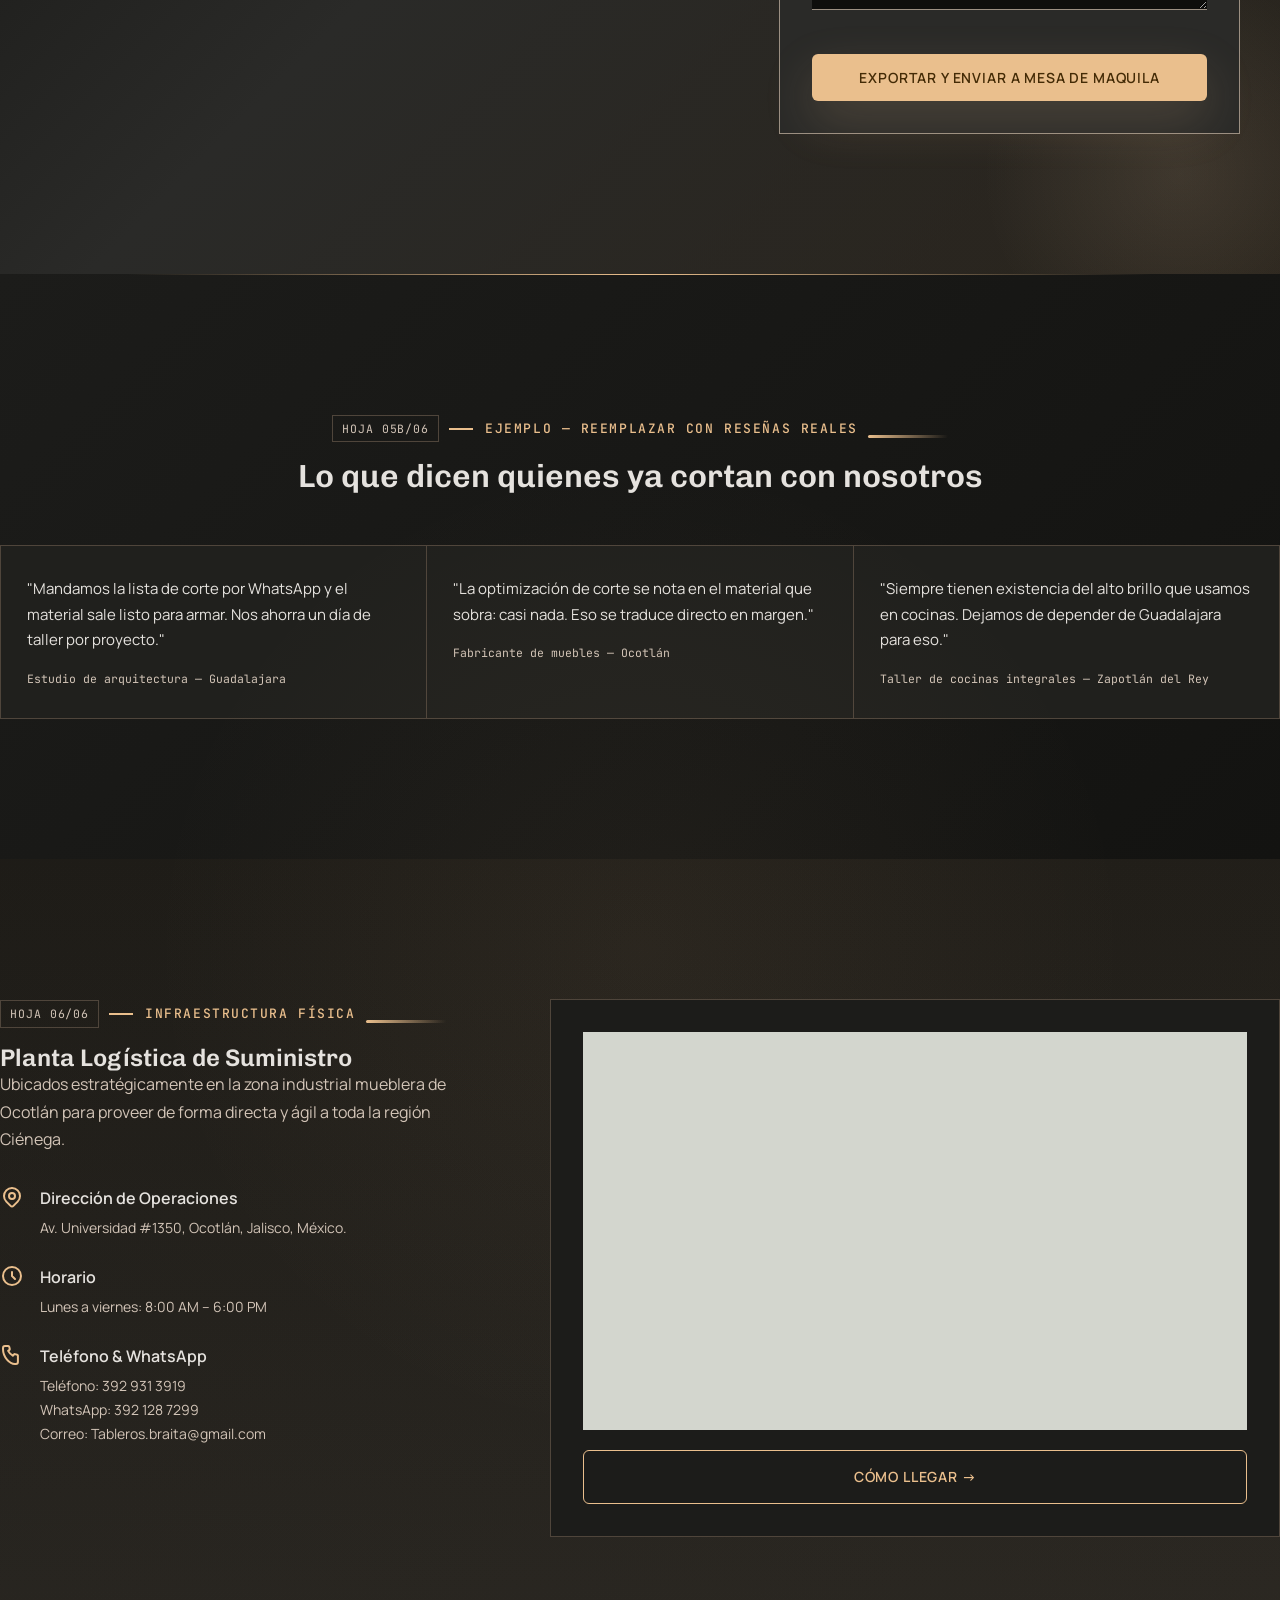
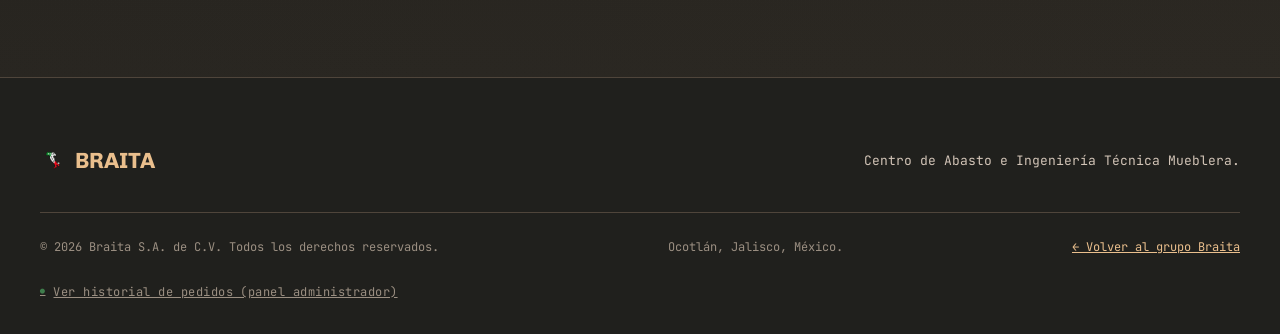
==== commit f8f89b0e: "Add files via upload" ====
--- a/braita-innovacion.html
+++ b/braita-innovacion.html
@@ -1683,7 +1683,7 @@
     <a href="index.html" class="gs-label">Grupo Braita</a>
     <a href="braita-innovacion.html" class="active"><span class="gs-dot" style="background:#2F6690"></span>Innovación</a>
     <a href="braita-select.html"><span class="gs-dot" style="background:#C6A24D"></span>Select</a>
-    <a href="braita-maquinaria.html"><span class="gs-dot" style="background:#E4610F"></span>Maquinaria</a>
+    <a href="braita-maquinaria.html"><span class="gs-dot" style="background:#E4610F"></span>Machinery</a>
     <a href="braita-sinc.html"><span class="gs-dot" style="background:#3F7D4C"></span>Sync</a>
     <a href="braita-tuv.html"><span class="gs-dot" style="background:#9AA1A8"></span>TUV <span class="gs-beta">(nuevo)</span></a>
   </div>
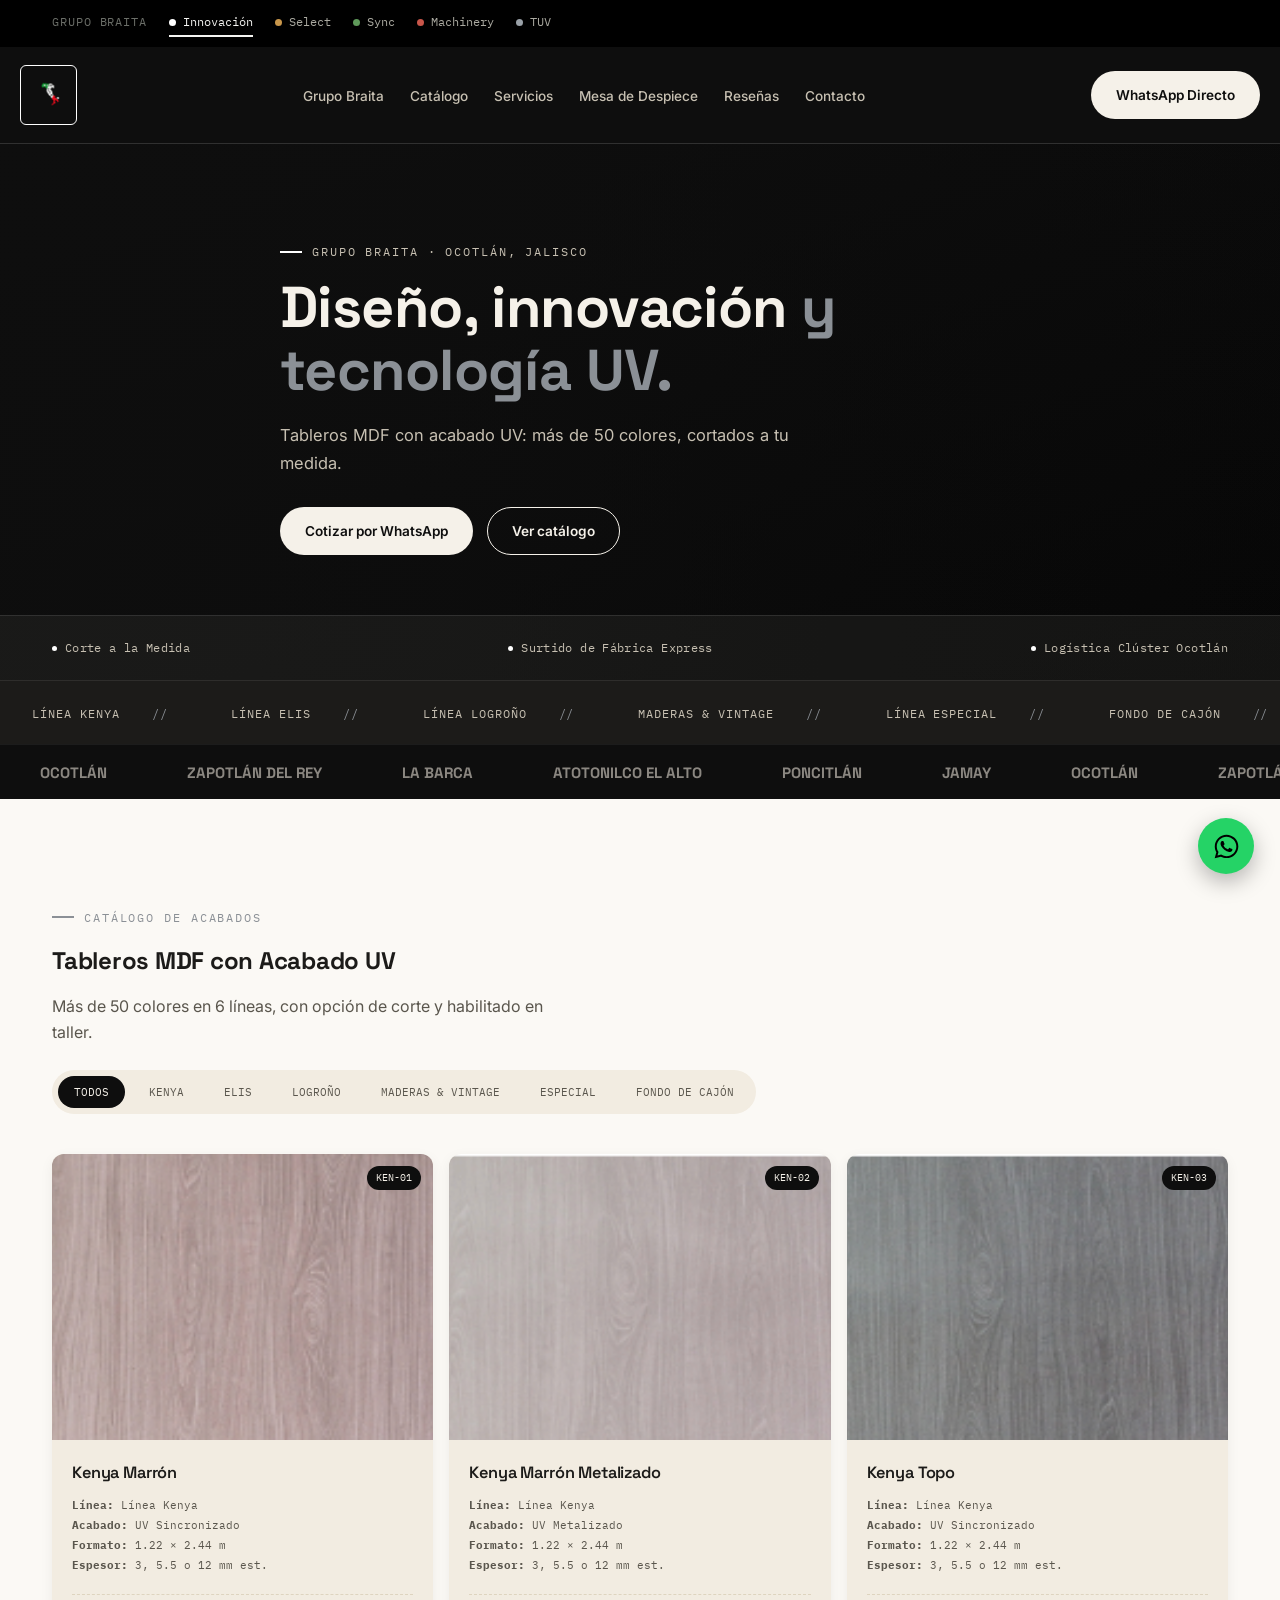
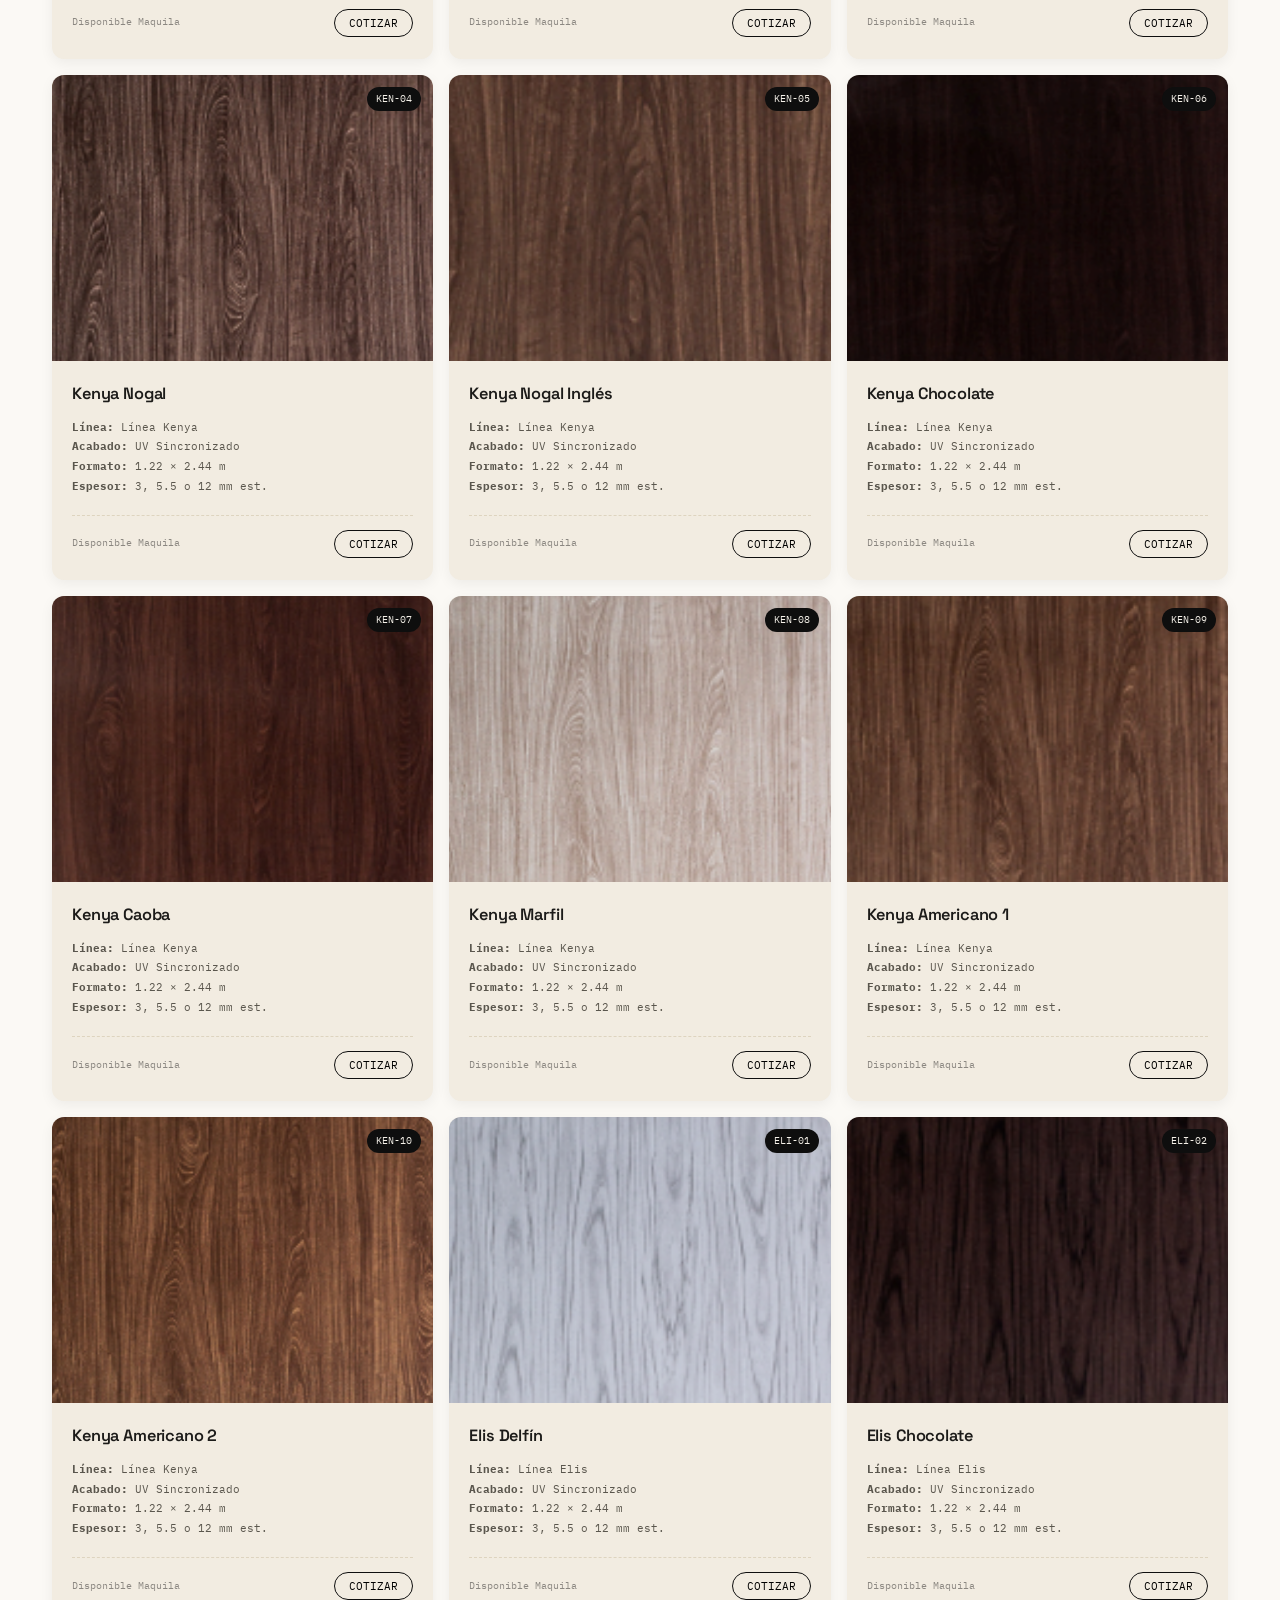
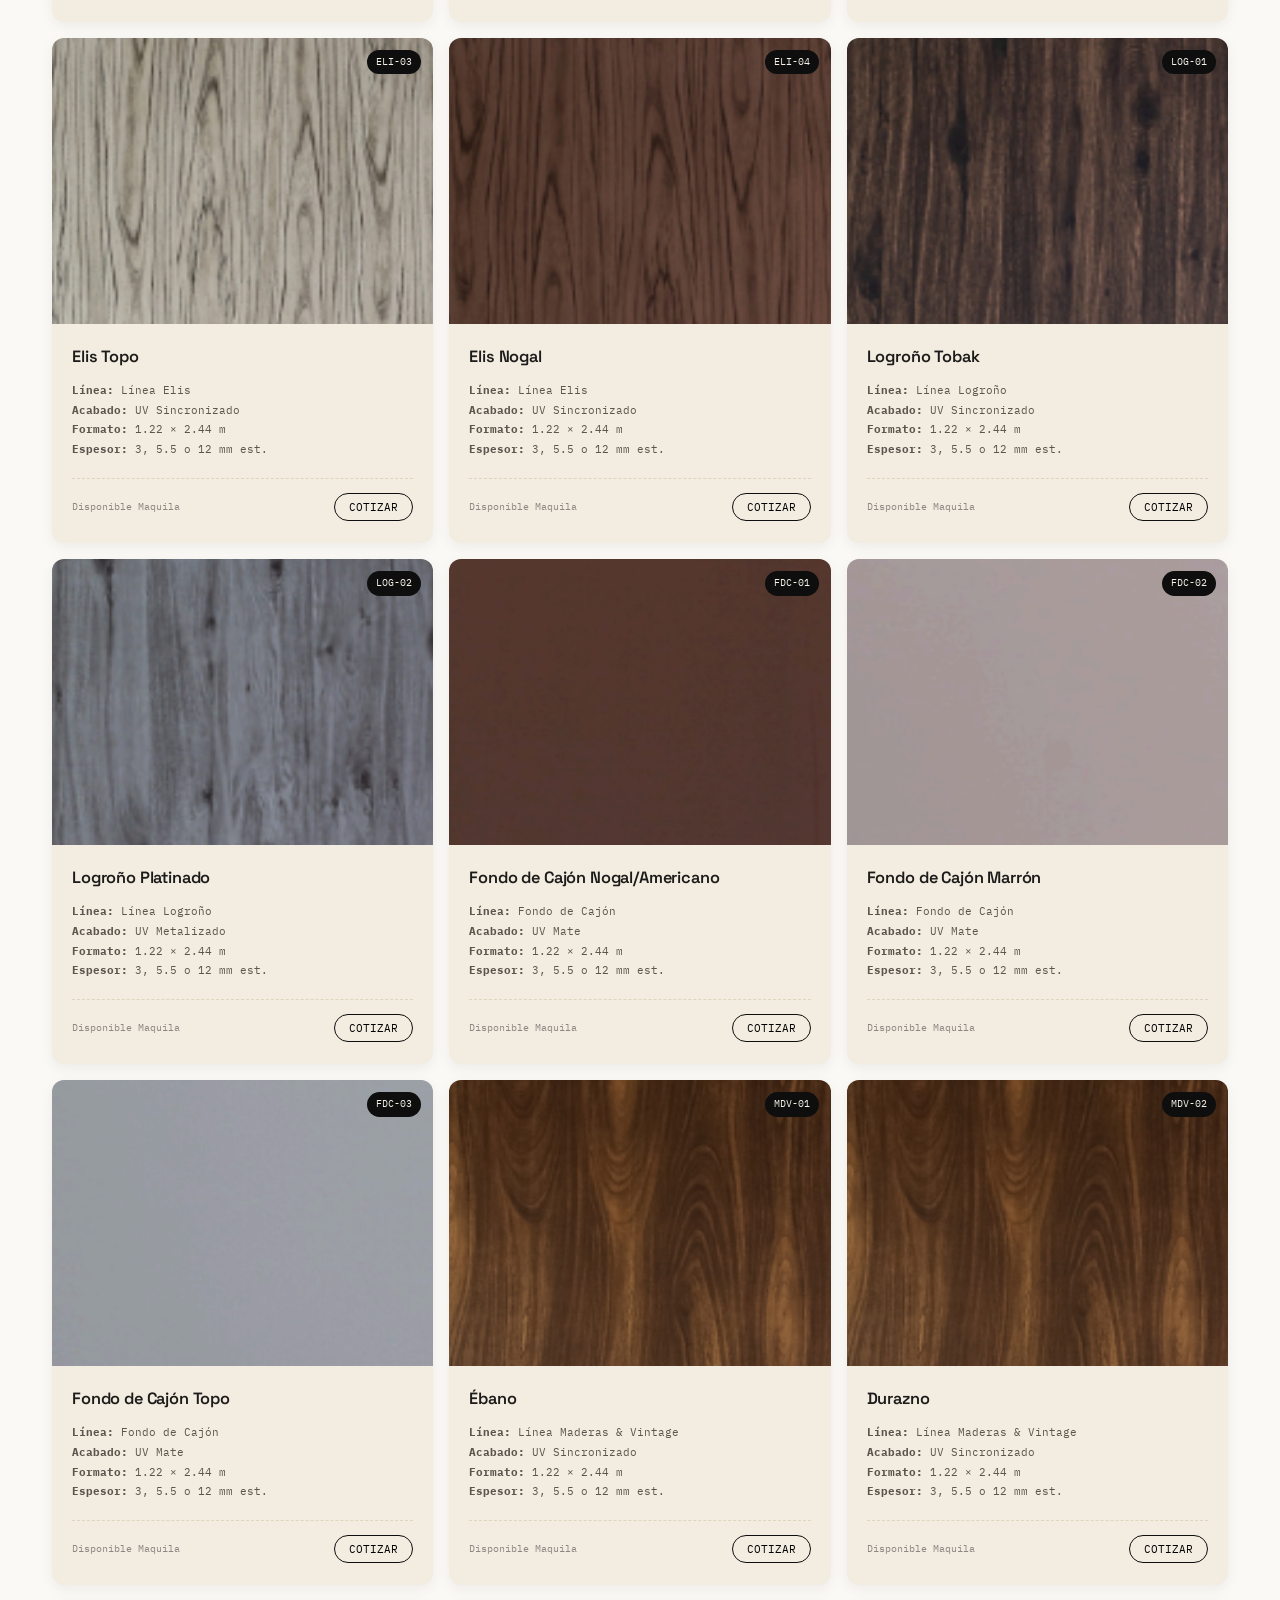
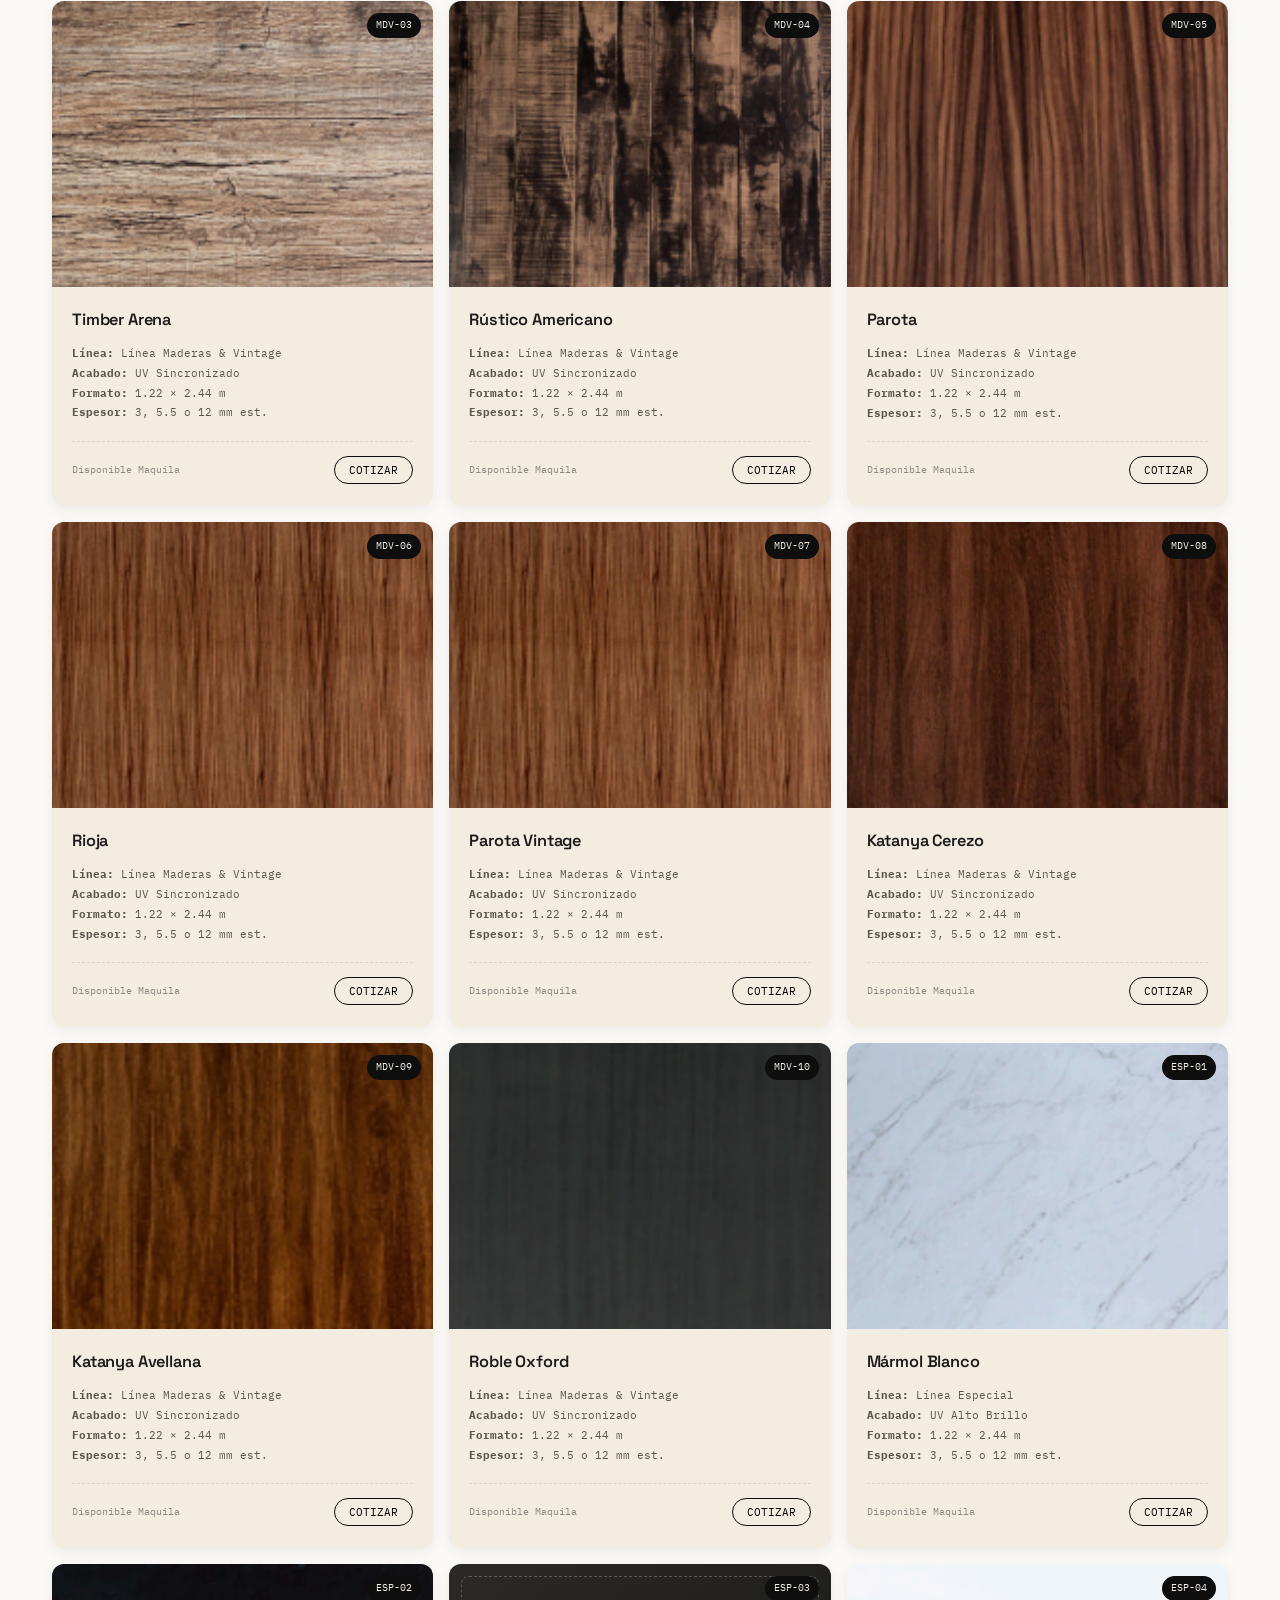
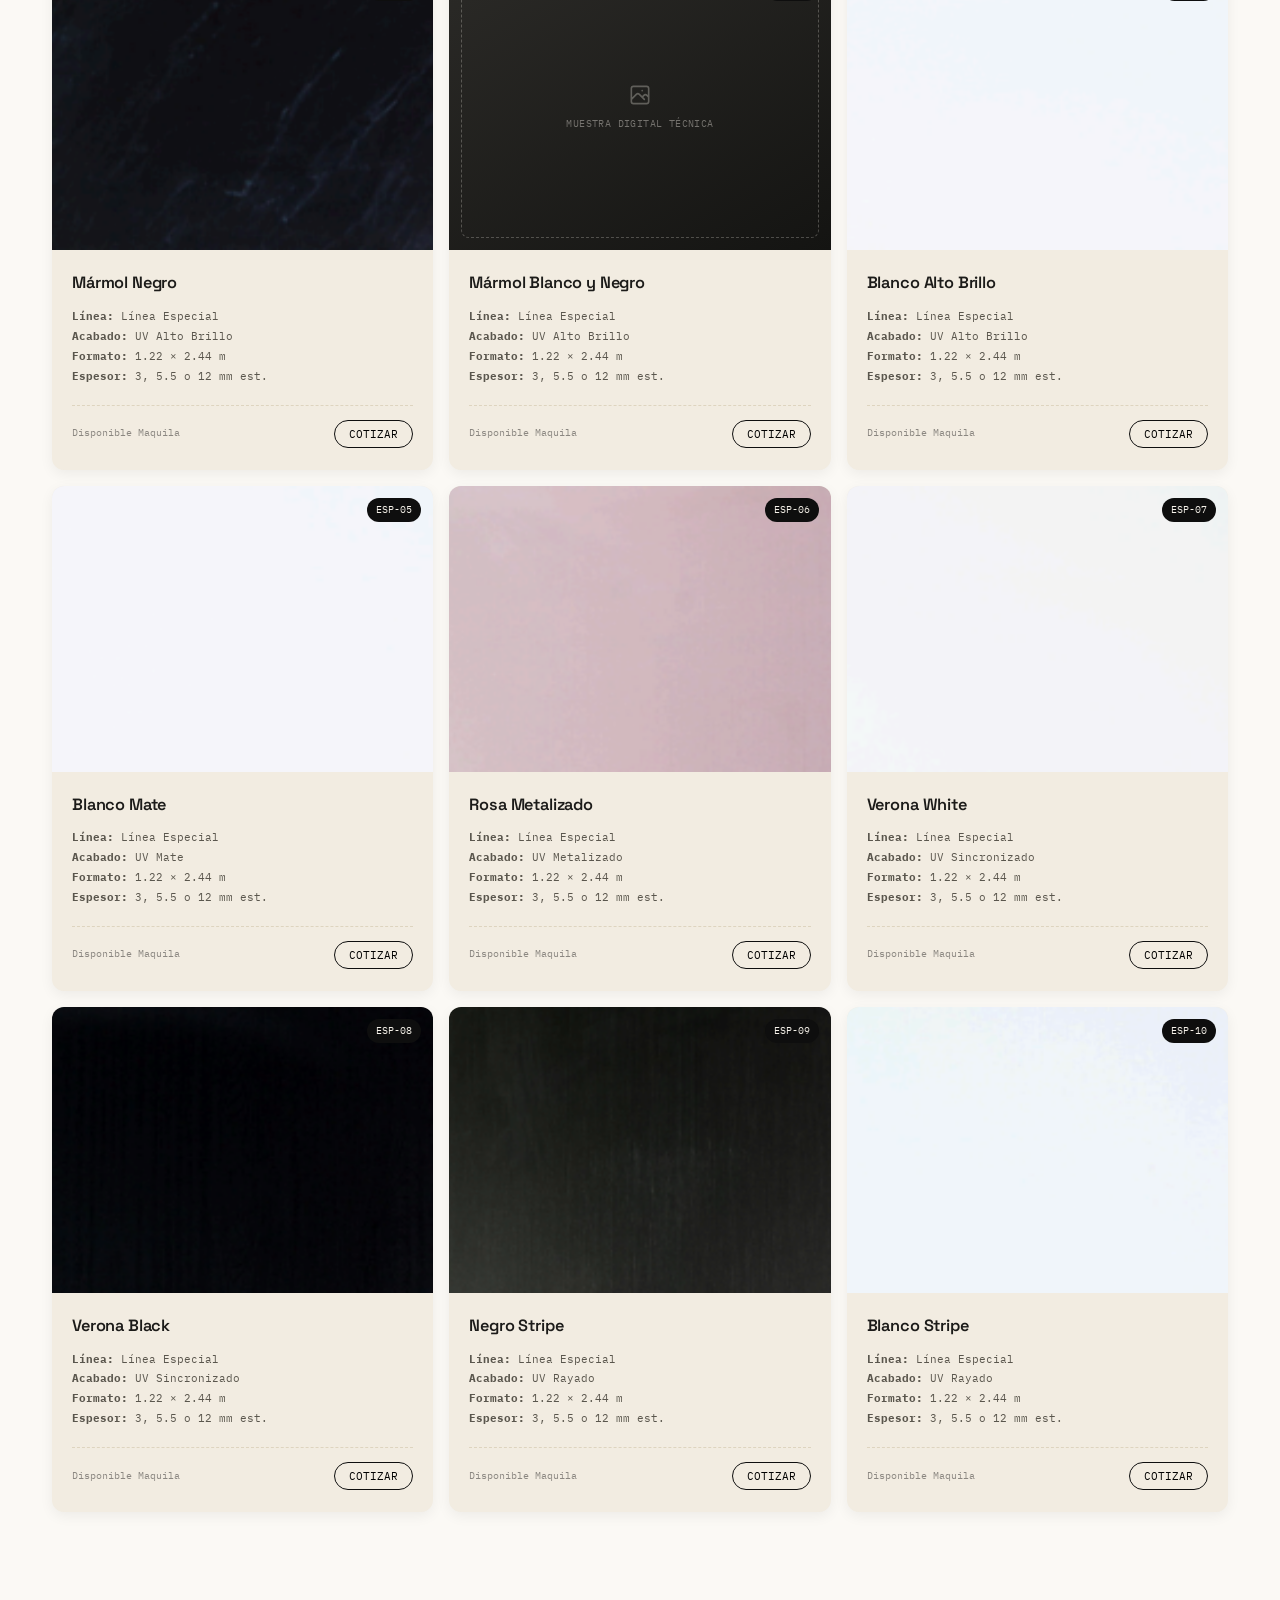
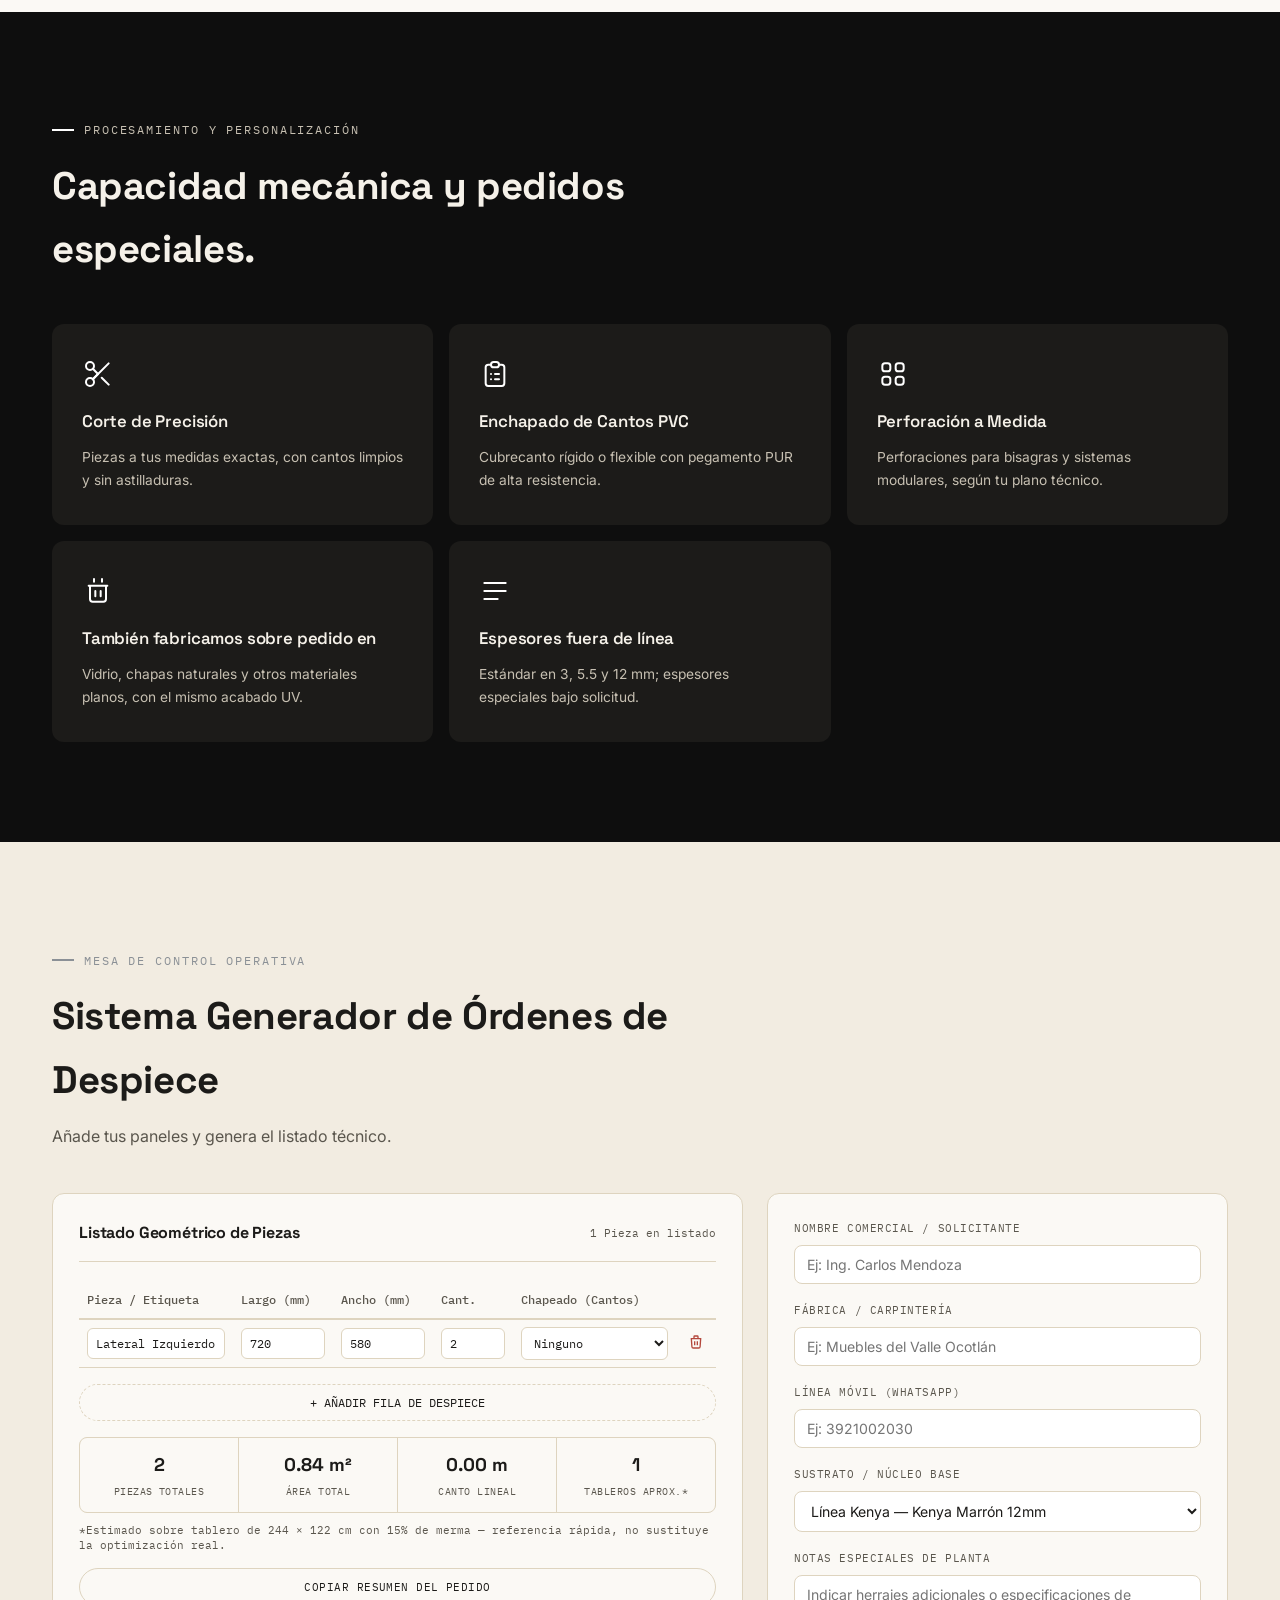
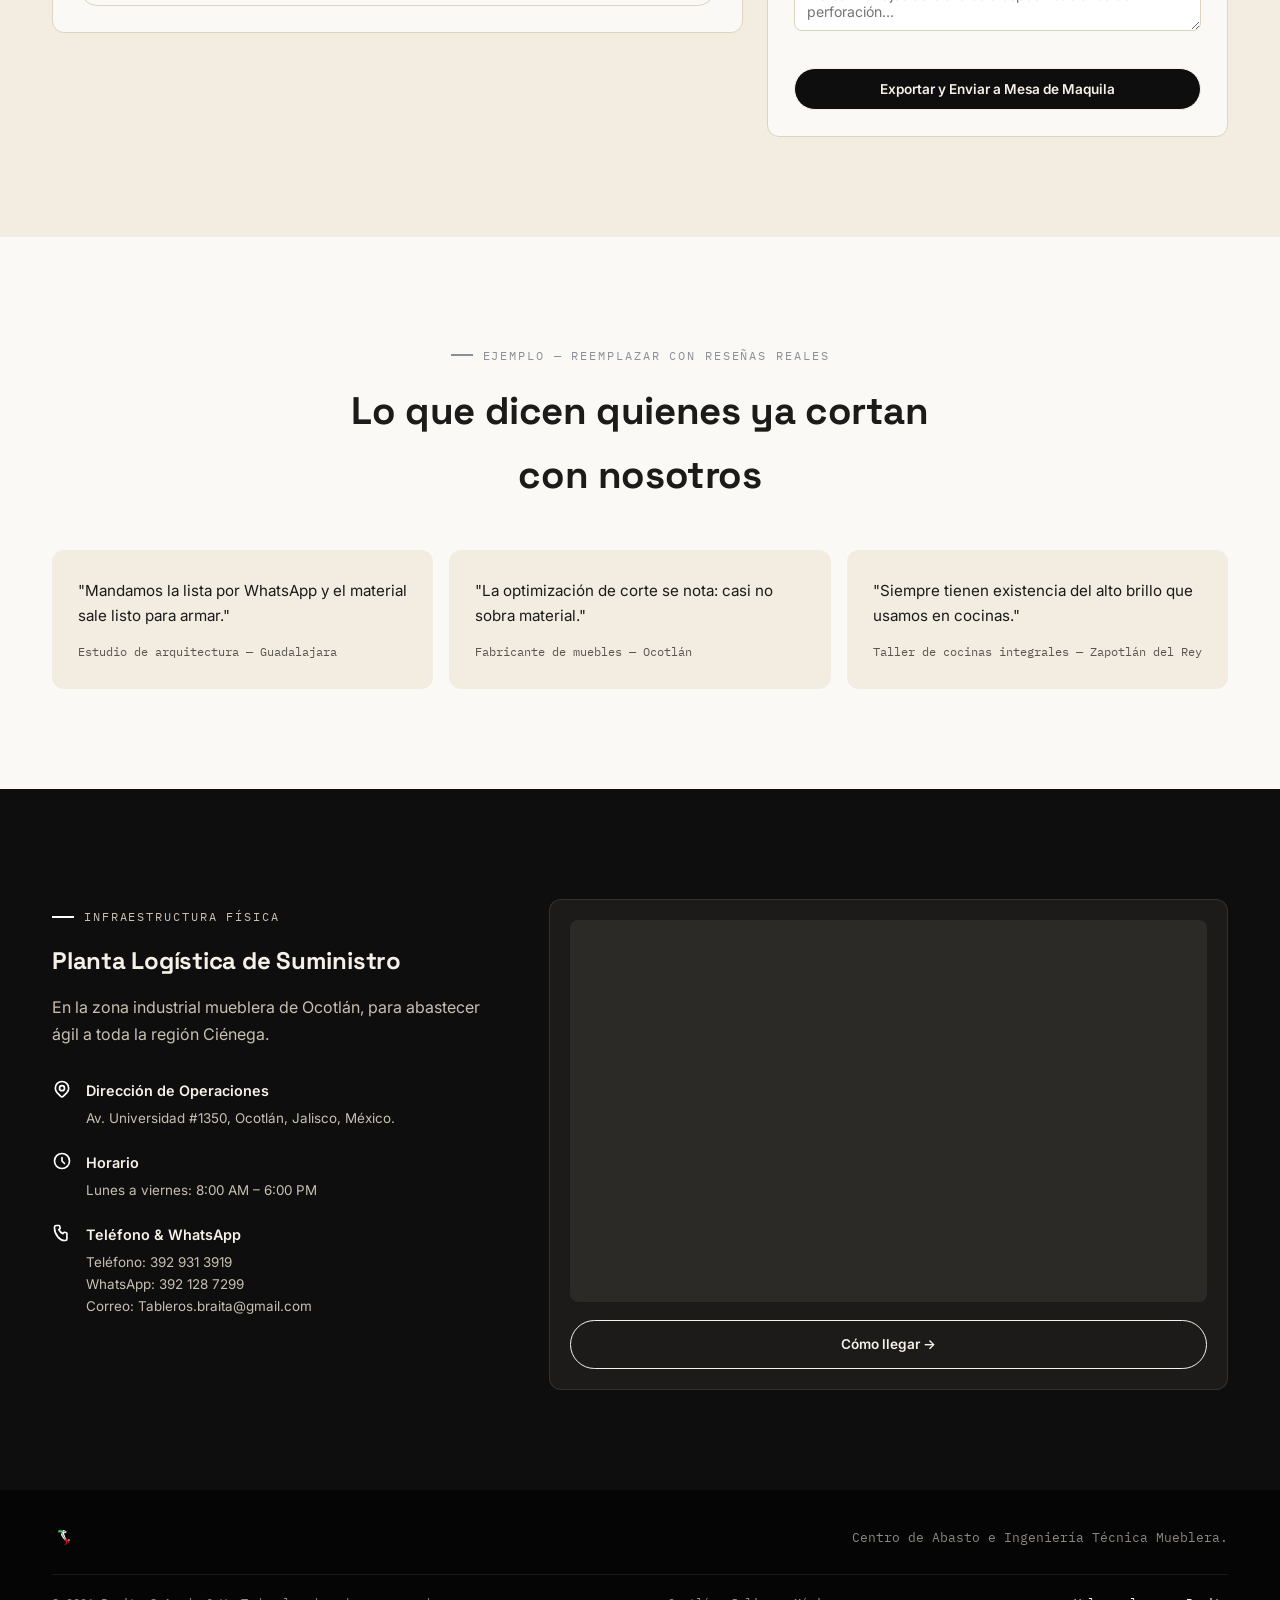
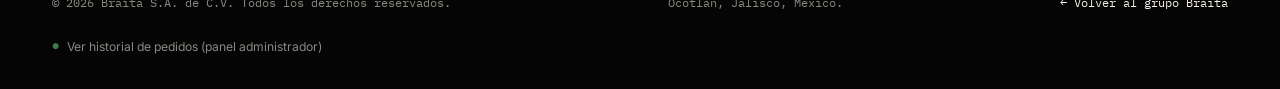
==== commit 52b1e1cb: "Add files via upload" ====
--- a/braita-innovacion.html
+++ b/braita-innovacion.html
@@ -1,47 +1,16 @@
 <!DOCTYPE html>
 <!--
   ================================================================
-  BRAITA INDUSTRIAL HUB — PLATAFORMA INTEGRAL DE MAQUILA Y SUMINISTRO
-  ================================================================
-  DIRECCIÓN REAL: Av. Universidad #1350, Ocotlán, Jal. (según el
-  catálogo PDF oficial que mandó el cliente en 2026 — antes el sitio
-  tenía "Camino viejo a Zula, Potrero de Juana", de una ronda previa;
-  el cliente confirmó usar la del PDF como la vigente. Los directorios
-  públicos —Facebook, Cylex, VYMaps— además muestran "Av. Francisco
-  Zarco #1350, Lindavista", que es el mismo número pero otro nombre de
-  calle — probablemente el mismo lugar con el nombre de calle mal
-  capturado en algún directorio. Vale la pena que el cliente confirme
-  el nombre de calle exacto en algún momento.)
-
-  TELÉFONO: 392 931 3919 · WHATSAPP: 392 128 7299 (son DISTINTOS)
-  CORREO: Tableros.braita@gmail.com (del catálogo PDF oficial — antes
-  el sitio usaba ventas@braita.com.mx)
-
-  Por instrucción del cliente: esta ronda SOLO se actualizó info
-  (dirección, teléfono, WhatsApp, correo, barra de grupo con TUV
-  agregado). El diseño, colores y estructura de código NO se tocaron.
-  ================================================================
-  MAPA DE ESPACIOS PARA IMÁGENES DE ESTE ARCHIVO (naming secuencial
-  compartido con todo el Grupo Braita — ver también braita-select.html,
-  braita-maquinaria.html, braita-sinc.html y braita-tuv.html):
-    imagen1.png  -> Fondo del Hero (sección "inicio")
-    imagen2.png  -> Gráfico del Hero / diagrama de aprovechamiento de hoja
-    imagen3.png  -> PROD-001 Melamina Blanca Soft
-    imagen4.png  -> PROD-002 Melamina Nogal Urbano
-    imagen5.png  -> PROD-003 Melamina Gris Grafito
-    imagen6.png  -> PROD-004 Melamina Roble Escandinavo
-    imagen7.png  -> PROD-005 MDF Crudo Calibrado
-    imagen8.png  -> PROD-006 MDF Crudo Industrial
-    imagen9.png  -> PROD-007 MDF Hidrófugo Antihumedad
-    imagen10.png -> PROD-008 Triplay Pino de Primera
-    imagen11.png -> PROD-009 Triplay Pino Estructural
-    imagen12.png -> PROD-010 Triplay Marino de Importación
-    imagen13.png -> PROD-011 Alto Brillo Espejo Blanco
-    imagen14.png -> PROD-012 Super Mate Antihuella Negro
-  Todos estos <img> ya están enlazados en el código: si el archivo no
-  existe todavía, se ocultan solos (onerror) y se ve el placeholder de
-  siempre. En cuanto subas la foto real con ese nombre exacto, aparece
-  sola, sin tocar código.
+  BRAITA INNOVACIÓN — reskin al sistema de diseño "página prueba"
+  (rediseño de julio 2026). El JS (catálogo de 39 productos, Mesa
+  de Control, panel de administrador, Supabase) NO se tocó — solo
+  CSS y estructura de envoltura. Se movieron "Proceso" y "Para
+  quién trabajamos" al hub (index.html) y se fusionó Servicios +
+  Personalización en una sola sección, para que la barra de
+  navegación quepa en una línea.
+
+  MAPA DE ESPACIOS PARA IMÁGENES (sin cambios — ver PROD-001…012
+  y el resto en DATABASE_PRODUCTS más abajo en el <script>).
   ================================================================
 -->
 <html lang="es">
@@ -54,1638 +23,292 @@
 
 <link rel="preconnect" href="https://fonts.googleapis.com">
 <link rel="preconnect" href="https://fonts.gstatic.com" crossorigin>
-<link href="https://fonts.googleapis.com/css2?family=Chivo:wght@400;600;700;800&family=Manrope:wght@400;500;600;700;800&family=JetBrains+Mono:wght@400;500;600&display=swap" rel="stylesheet">
-<link rel="stylesheet" href="premium-animations.css">
+<link href="https://fonts.googleapis.com/css2?family=Space+Grotesk:wght@400;500;600;700&family=Inter:wght@400;500;600;700&family=IBM+Plex+Mono:wght@400;500;600&display=swap" rel="stylesheet">
 
 <style>
-  :root {
-    --bg-base: #131311;
-    --bg-surface: #20201d;
-    --bg-panel: #1c1c1a;
-    --bg-dark: #0e0e0c;
-    --bg-dark-surface: #2a2a28;
-
-    --text-primary: #e5e2de;
-    --text-secondary: #d2c4b7;
-    --text-muted: #9b8f82;
-    --text-light: #e5e2de;
-    --text-light-muted: #d2c4b7;
-
-    --brand: #eabf8d;
-    --brand-dark: #78582f;
-    --brand-light: #ffddb7;
-    --on-brand: #442b06;
-    --border-color: #4f453b;
-    --border-dark: #9b8f82;
-
-    --font-display: 'Chivo', sans-serif;
-    --font-sans: 'Manrope', sans-serif;
-    --font-mono: 'JetBrains Mono', monospace;
-
-    --transition-smooth: cubic-bezier(0.16, 1, 0.3, 1);
-    --transition-normal: cubic-bezier(0.4, 0, 0.2, 1);
-    --radius-sm: 4px;
-    --radius-md: 6px;
-    --shadow-sm: 0 4px 16px rgba(0,0,0,0.35);
-    --shadow-md: 0 16px 40px rgba(0,0,0,0.45);
-    --shadow-lg: 0 24px 56px rgba(0,0,0,0.5);
-    --shadow-brand: 0 20px 50px rgba(234,191,141,0.18);
+  :root{
+    --ink:#0E0E0E; --ink-soft:#1C1B19; --ink-deep:#050505;
+    --cream:#F2ECE1; --paper:#FBF9F5;
+    --accent:#FFFFFF; --accent-dark:#8B9096; --accent-light:#E7E9EB;
+    --text-primary:#1C1B19; --text-secondary:#5A564D; --text-muted:#8B8781;
+    --text-light:#F5F1E9; --text-light-muted:#C7C0B2; --line:#DED4BF;
+    --font-display:'Space Grotesk', sans-serif; --font-sans:'Inter', sans-serif; --font-mono:'IBM Plex Mono', monospace;
+    --ease: cubic-bezier(.22,.61,.36,1);
   }
-
-  *, *::before, *::after {
-    margin: 0;
-    padding: 0;
-    box-sizing: border-box;
+  *{ margin:0; padding:0; box-sizing:border-box; }
+  html{ scroll-behavior:smooth; overflow-x:hidden; }
+  @media (prefers-reduced-motion: reduce){ *{animation-duration:.01ms !important; transition-duration:.01ms !important;} html{scroll-behavior:auto;} }
+  body{ background:var(--paper); color:var(--text-primary); font-family:var(--font-sans); line-height:1.65; -webkit-font-smoothing:antialiased; overflow-x:hidden; overflow-wrap:break-word; }
+  img,svg{ display:block; max-width:100%; }
+  a{ color:inherit; text-decoration:none; }
+  .wrap{ max-width:1240px; margin:0 auto; padding:0 32px; }
+  @media (max-width:640px){ .wrap{ padding:0 20px; } }
+  section{ padding:100px 0; }
+  @media (max-width:768px){ section{ padding:64px 0; } }
+  section[id]{ scroll-margin-top:96px; }
+  .mono{ font-family:var(--font-mono); }
+  h1,h2,h3,h4{ font-family:var(--font-display); font-weight:700; letter-spacing:-.01em; }
+  .eyebrow{ font-family:var(--font-mono); font-size:.74rem; letter-spacing:.16em; text-transform:uppercase; color:var(--accent-dark); display:inline-flex; align-items:center; gap:10px; margin-bottom:14px; }
+  .eyebrow::before{ content:''; width:22px; height:2px; background:var(--accent-dark); }
+  .eyebrow.on-dark{ color:var(--text-light-muted); }
+  .eyebrow.on-dark::before{ background:var(--accent); }
+  .reveal{ opacity:0; transform:translateY(24px); transition:opacity .8s var(--ease), transform .8s var(--ease); }
+  .reveal.in, .reveal.active{ opacity:1; transform:translateY(0); }
+
+  /* ---------- BARRA GRUPO BRAITA ---------- */
+  .group-switcher{ background:#000; padding:10px 0; }
+  .group-switcher .gs-wrap{ max-width:1240px; margin:0 auto; padding:0 32px; display:flex; align-items:center; gap:22px; flex-wrap:wrap; font-family:var(--font-mono); font-size:11.5px; }
+  @media (max-width:640px){ .group-switcher .gs-wrap{ padding:0 20px; gap:14px; } }
+  .group-switcher .gs-label{ text-transform:uppercase; letter-spacing:.08em; color:#6B6E68; }
+  .group-switcher a{ display:inline-flex; align-items:center; gap:7px; color:#ABAAA1; padding:3px 0; border-bottom:2px solid transparent; transition:color .2s ease; }
+  .group-switcher a .gs-dot{ width:7px; height:7px; border-radius:50%; flex-shrink:0; }
+  .group-switcher a:hover{ color:#F5F5F2; }
+  .group-switcher a.active{ color:#F5F5F2; border-bottom-color:currentColor; }
+
+  /* ---------- HEADER / NAV ---------- */
+  header{ position:sticky; top:0; z-index:200; background:var(--ink); border-bottom:1px solid rgba(255,255,255,.14); }
+  .navbar{ display:flex; align-items:center; justify-content:space-between; padding:18px 0; gap:20px; }
+  .logo{ display:flex; align-items:center; gap:10px; }
+  .logo-box{ border:1.5px solid var(--accent); border-radius:6px; padding:6px 12px; display:flex; flex-direction:column; align-items:center; line-height:1; }
+  .logo-box img{ height:28px; width:auto; }
+  .logo-box .g2{ font-family:var(--font-mono); font-size:.52rem; letter-spacing:.24em; color:var(--accent-dark); margin-top:2px; }
+  nav ul{ display:flex; gap:26px; list-style:none; }
+  nav a{ font-size:.85rem; font-weight:500; color:var(--text-light-muted); transition:color .25s var(--ease); }
+  nav a:hover{ color:var(--text-light); }
+  .header-actions{ display:flex; align-items:center; gap:14px; }
+
+  .btn{ display:inline-flex; align-items:center; gap:8px; font-family:var(--font-sans); font-weight:600; font-size:.85rem; padding:12px 24px; border-radius:999px; cursor:pointer; border:1.5px solid transparent; transition:transform .25s var(--ease), background .25s var(--ease), color .25s var(--ease), border-color .25s var(--ease); position:relative; overflow:hidden; white-space:nowrap; }
+  .btn svg{ width:15px; height:15px; }
+  .btn-dark{ background:var(--text-light); color:var(--ink); }
+  .btn-dark:hover{ background:var(--accent); transform:translateY(-2px); }
+  .btn-outline{ border-color:var(--text-light); color:var(--text-light); }
+  .btn-outline:hover{ background:var(--text-light); color:var(--ink); transform:translateY(-2px); }
+  .btn-brand{ background:var(--ink); color:var(--text-light); border-color:var(--text-light); }
+  .btn-brand:hover{ background:var(--text-light); color:var(--ink); transform:translateY(-2px); }
+  @keyframes ripple{ to{ transform:scale(4); opacity:0; } }
+
+  /* ---------- MENU MOVIL ---------- */
+  .menu-toggle{ display:none; flex-direction:column; justify-content:center; gap:5px; width:32px; height:32px; background:none; border:none; cursor:pointer; padding:4px; z-index:210; position:relative; }
+  .menu-toggle span{ display:block; width:100%; height:2px; background:var(--text-light); transition:transform .3s var(--ease), opacity .3s var(--ease); }
+  .menu-toggle.active span:nth-child(1){ transform:translateY(7px) rotate(45deg); }
+  .menu-toggle.active span:nth-child(2){ opacity:0; }
+  .menu-toggle.active span:nth-child(3){ transform:translateY(-7px) rotate(-45deg); }
+  @media (max-width:1024px){
+    .header-actions .btn{ display:none; }
+    .menu-toggle{ display:flex; }
+    nav{ position:fixed; inset:0; z-index:150; background:var(--ink); display:flex; align-items:center; justify-content:center; opacity:0; visibility:hidden; transition:opacity .4s var(--ease), visibility .4s var(--ease); }
+    nav.is-active{ opacity:1; visibility:visible; }
+    nav ul{ flex-direction:column; align-items:center; gap:28px; }
+    nav a{ font-size:1.25rem; }
   }
 
-  html {
-    scroll-behavior: smooth;
-    text-size-adjust: 100%;
-    overflow-x: hidden;
-  }
-
-  body {
-    background: linear-gradient(135deg, var(--bg-base) 0%, #0e0e0c 100%);
-    color: var(--text-primary);
-    font-family: var(--font-sans);
-    font-size: 16px;
-    line-height: 1.7;
-    -webkit-font-smoothing: antialiased;
-    -moz-osx-font-smoothing: grayscale;
-    overflow-x: hidden;
-  }
-
-  .container {
-    width: 100%;
-    max-width: 1280px;
-    margin: 0 auto;
-    padding: 0 40px;
-  }
-  @media (max-width: 768px) { .container { padding: 0 20px; } }
-
-  .grid { display: grid; gap: 32px; }
-  .grid-2 { grid-template-columns: repeat(2, 1fr); }
-  .grid-3 { grid-template-columns: repeat(3, 1fr); }
-  .grid-4 { grid-template-columns: repeat(4, 1fr); }
-  
-  @media (max-width: 992px) {
-    .grid-4 { grid-template-columns: repeat(2, 1fr); }
-    .grid-3 { grid-template-columns: repeat(2, 1fr); }
-    .grid-2 { grid-template-columns: 1fr; }
-  }
-  @media (max-width: 640px) {
-    .grid-4, .grid-3 { grid-template-columns: 1fr; }
-  }
-
-  .section-padding { padding: 140px 0; }
-  @media (max-width: 768px) { .section-padding { padding: 84px 0; } }
-
-  .mono { font-family: var(--font-mono); }
-  .display { font-family: var(--font-display); }
-
-  .eyebrow {
-    font-family: var(--font-mono);
-    font-size: 13px;
-    font-weight: 500;
-    text-transform: uppercase;
-    letter-spacing: 0.12em;
-    color: var(--brand);
-    display: inline-flex;
-    align-items: center;
-    gap: 12px;
-    margin-bottom: 16px;
-  }
-  .eyebrow::before {
-    content: '';
-    width: 24px;
-    height: 2px;
-    background-color: var(--brand);
-    display: inline-block;
-  }
-
-  h1, h2, h3, h4 {
-    font-family: var(--font-display);
-    font-weight: 600;
-    color: var(--text-primary);
-    line-height: 1.15;
-  }
-
-  .divider {
-    width: 100%;
-    height: 1px;
-    background-color: var(--border-color);
-    border: none;
-  }
-
-  .reveal {
-    opacity: 0;
-    transform: translateY(40px);
-    transition: opacity 0.9s var(--transition-smooth), transform 0.9s var(--transition-smooth);
-  }
-  .reveal.active {
-    opacity: 1;
-    transform: translateY(0);
-  }
-
-  .btn {
-    font-family: var(--font-sans);
-    font-size: 14px;
-    font-weight: 600;
-    text-transform: uppercase;
-    letter-spacing: 0.06em;
-    padding: 14px 32px;
-    border: none;
-    border-radius: var(--radius-md);
-    cursor: pointer;
-    display: inline-flex;
-    align-items: center;
-    justify-content: center;
-    gap: 10px;
-    transition: all 0.35s var(--transition-smooth);
-    text-decoration: none;
-    position: relative;
-    overflow: hidden;
-  }
-
-  .btn::before {
-    content: '';
-    position: absolute;
-    top: 0;
-    left: -100%;
-    width: 100%;
-    height: 100%;
-    background: rgba(255,255,255,0.2);
-    transition: left 0.4s var(--transition-smooth);
-    z-index: -1;
-  }
-
-  .btn-dark {
-    background: var(--bg-dark-surface);
-    color: var(--text-light);
-    border: 1px solid var(--border-color);
-    box-shadow: var(--shadow-sm);
-  }
-  .btn-dark:hover {
-    border-color: var(--brand);
-    transform: translateY(-3px);
-    box-shadow: var(--shadow-md);
-  }
-
-  .btn-outline {
-    background-color: transparent;
-    border: 1.5px solid var(--brand);
-    color: var(--brand);
-  }
-  .btn-outline:hover {
-    background-color: rgba(234,191,141,0.1);
-    color: var(--brand-light);
-    transform: translateY(-2px);
-    box-shadow: var(--shadow-sm);
-  }
-
-  .btn-brand {
-    background: var(--brand);
-    color: var(--on-brand);
-    box-shadow: var(--shadow-brand);
-  }
-  .btn-brand:hover {
-    background: var(--brand-light);
-    transform: translateY(-3px);
-    box-shadow: var(--shadow-brand), var(--shadow-md);
-  }
-
-  #toast-container {
-    position: fixed;
-    bottom: 32px;
-    left: 32px;
-    z-index: 1000;
-    display: flex;
-    flex-direction: column;
-    gap: 12px;
-  }
-  .toast {
-    background-color: var(--bg-dark);
-    color: var(--text-light);
-    font-family: var(--font-mono);
-    font-size: 13px;
-    padding: 16px 24px;
-    border-left: 4px solid var(--brand);
-    box-shadow: var(--shadow-md);
-    transform: translateX(-120%);
-    animation: slideIn 0.4s var(--transition-smooth) forwards;
-    display: flex;
-    align-items: center;
-    gap: 16px;
-  }
-  @keyframes slideIn { to { transform: translateX(0); } }
-  .toast.fade-out {
-    animation: slideOut 0.4s var(--transition-smooth) forwards;
-  }
-  @keyframes slideOut { to { transform: translateX(-120%); opacity: 0; } }
-
-  header {
-    position: sticky;
-    top: 0;
-    z-index: 500;
-    background: rgba(32, 32, 29, 0.6);
-    backdrop-filter: blur(20px) saturate(140%);
-    -webkit-backdrop-filter: blur(20px) saturate(140%);
-    border-bottom: 1px solid var(--border-color);
-    box-shadow: none;
-    transition: all 0.4s var(--transition-normal);
-  }
-  header.scrolled {
-    background: rgba(20, 20, 18, 0.82);
-    box-shadow: 0 16px 40px rgba(0, 0, 0, 0.35);
-  }
-  .navbar {
-    display: flex;
-    align-items: center;
-    justify-content: space-between;
-    padding: 24px 0;
-  }
-  .logo {
-    display: flex;
-    align-items: center;
-    gap: 12px;
-    font-family: var(--font-display);
-    font-weight: 700;
-    font-size: 22px;
-    text-transform: uppercase;
-    color: var(--text-primary);
-  }
-  .logo span { color: var(--brand); }
-  .logo svg { width: 34px; height: 34px; }
-
-  nav ul {
-    display: flex;
-    list-style: none;
-    gap: 32px;
-  }
-  nav a {
-    font-family: var(--font-sans);
-    font-size: 14.5px;
-    font-weight: 500;
-    color: var(--text-secondary);
-    position: relative;
-    padding: 6px 0;
-    white-space: nowrap;
-    transition: color 0.3s ease;
-  }
-  nav a::after {
-    content: '';
-    position: absolute;
-    bottom: 0;
-    left: 0;
-    width: 0;
-    height: 2px;
-    background-color: var(--brand);
-    transition: width 0.3s var(--transition-smooth);
-  }
-  nav a:hover { color: var(--text-primary); }
-  nav a:hover::after { width: 100%; }
-
-  .header-actions {
-    display: flex;
-    align-items: center;
-    gap: 16px;
-  }
-  
-  .menu-toggle {
-    display: none;
-    background: none;
-    border: none;
-    cursor: pointer;
-    padding: 4px;
-  }
-  .menu-toggle span {
-    display: block;
-    width: 26px;
-    height: 2px;
-    background-color: var(--text-primary);
-    margin: 6px 0;
-    transition: all 0.3s ease;
-  }
-  .menu-toggle.active span:nth-child(1) { transform: translateY(8px) rotate(45deg); }
-  .menu-toggle.active span:nth-child(2) { opacity: 0; }
-  .menu-toggle.active span:nth-child(3) { transform: translateY(-8px) rotate(-45deg); }
-
-  @media (max-width: 1024px) {
-    nav {
-      position: fixed;
-      top: 83px;
-      left: 0;
-      right: 0;
-      bottom: 0;
-      background-color: var(--bg-surface);
-      padding: 40px;
-      transform: translateX(100%);
-      transition: transform 0.4s var(--transition-smooth);
-      border-top: 1px solid var(--border-color);
-    }
-    nav.is-active { transform: translateX(0); }
-    nav ul { flex-direction: column; gap: 28px; }
-    nav a { font-size: 20px; font-weight: 600; }
-    .menu-toggle { display: block; }
-    .header-actions .btn { display: none; }
-  }
-
-  .hero {
-    padding: 100px 0 0 0;
-    overflow: hidden;
-  }
-  .hero-container {
-    display: grid;
-    grid-template-columns: 1.1fr 0.9fr;
-    gap: 64px;
-    align-items: center;
-  }
-  .hero-container--single {
-    display: block;
-    max-width: 760px;
-    padding: 90px 0 140px;
-  }
-  @media (max-width: 992px) {
-    .hero-container { grid-template-columns: 1fr; gap: 48px; }
-    .hero-container--single { padding: 60px 0 90px; }
-  }
-  .hero-content h1 {
-    font-size: clamp(46px, 7vw, 84px);
-    line-height: 1.05;
-    margin-bottom: 26px;
-    letter-spacing: -0.03em;
-    font-weight: 700;
-  }
-  .hero-content h1 span { color: var(--brand); font-weight: 700; }
-  .hero-content p {
-    font-size: 18px;
-    color: var(--text-secondary);
-    max-width: 52ch;
-    margin-bottom: 44px;
-    line-height: 1.75;
-  }
-  .hero-buttons {
-    display: flex;
-    gap: 16px;
-    flex-wrap: wrap;
-  }
-
-  .hero-graphic {
-    position: relative;
-    width: 100%;
-    background-color: var(--bg-panel);
-    border: 1px solid var(--border-color);
-  }
-  .hero-graphic svg {
-    width: 100%;
-    height: auto;
-    display: block;
-  }
-  .anim-dash {
-    stroke-dasharray: 8 6;
-    animation: blueprintDash 4s linear infinite;
-  }
-  @keyframes blueprintDash {
-    to { stroke-dashoffset: -100; }
-  }
-  .graphic-overlay-label {
-    position: absolute;
-    bottom: 16px;
-    left: 16px;
-    background-color: var(--bg-dark);
-    color: var(--text-light);
-    padding: 6px 12px;
-    font-family: var(--font-mono);
-    font-size: 11px;
-    text-transform: uppercase;
-  }
-
-  .strip-confianza {
-    background-color: var(--bg-dark);
-    color: var(--text-light);
-    padding: 32px 0;
-    margin-top: 80px;
-  }
-  .strip-grid {
-    display: flex;
-    justify-content: space-between;
-    align-items: center;
-    flex-wrap: wrap;
-    gap: 24px;
-  }
-  .strip-item {
-    display: flex;
-    align-items: center;
-    gap: 12px;
-    font-family: var(--font-mono);
-    font-size: 13.5px;
-    color: var(--text-light-muted);
-  }
-  .strip-item svg {
-    width: 20px;
-    height: 20px;
-    stroke: var(--brand);
-    flex-shrink: 0;
-  }
-
-  .marquee-wrapper {
-    background-color: var(--bg-panel);
-    border-top: 1px solid var(--border-color);
-    border-bottom: 1px solid var(--border-color);
-    padding: 24px 0;
-    overflow: hidden;
-    white-space: nowrap;
-  }
-  .marquee-content {
-    display: inline-flex;
-    animation: moveMarquee 35s linear infinite;
-  }
-  .marquee-content span {
-    font-family: var(--font-mono);
-    font-size: 13px;
-    text-transform: uppercase;
-    letter-spacing: 0.08em;
-    padding: 0 40px;
-    color: var(--text-secondary);
-    display: flex;
-    align-items: center;
-    gap: 40px;
-  }
-  .marquee-content span::after {
-    content: '//';
-    color: var(--brand);
-  }
-  @keyframes moveMarquee {
-    0% { transform: translateX(0); }
-    100% { transform: translateX(-50%); }
-  }
-
-  .brands-marquee {
-    background-color: var(--bg-surface);
-    border-bottom: 1px solid var(--border-color);
-    padding: 16px 0;
-    overflow: hidden;
-    white-space: nowrap;
-  }
-  .brands-track {
-    display: inline-flex;
-    animation: moveBrands 25s linear infinite reverse;
-  }
-  .brands-track span {
-    font-family: var(--font-display);
-    font-weight: 700;
-    font-size: 18px;
-    color: #9EA29A;
-    padding: 0 50px;
-  }
-  @keyframes moveBrands {
-    0% { transform: translateX(0); }
-    100% { transform: translateX(-50%); }
-  }
-
-  .catalog-controls {
-    display: flex;
-    justify-content: space-between;
-    align-items: flex-end;
-    margin-bottom: 48px;
-    flex-wrap: wrap;
-    gap: 24px;
-  }
-  .catalog-title h2 { font-size: clamp(28px, 4vw, 42px); }
-  .catalog-title p { color: var(--text-secondary); margin-top: 12px; max-width: 52ch; }
-  
-  .filter-group {
-    display: flex;
-    gap: 8px;
-    flex-wrap: wrap;
-    background-color: var(--bg-panel);
-    padding: 6px;
-    border-radius: var(--radius-sm);
-  }
-  .filter-btn {
-    background: transparent;
-    border: none;
-    font-family: var(--font-mono);
-    font-size: 12px;
-    text-transform: uppercase;
-    padding: 10px 18px;
-    cursor: pointer;
-    color: var(--text-secondary);
-    transition: all 0.25s var(--transition-smooth);
-  }
-  .filter-btn:hover { color: var(--text-primary); }
-  .filter-btn.is-active {
-    background-color: var(--bg-dark);
-    color: var(--text-light);
-  }
-
-  .catalog-grid {
-    display: grid;
-    grid-template-columns: repeat(3, 1fr);
-    gap: 16px;
-    background-color: transparent;
-  }
-  @media (max-width: 900px) { .catalog-grid { grid-template-columns: repeat(2, 1fr); } }
-  @media (max-width: 600px) { .catalog-grid { grid-template-columns: 1fr; } }
-
-  .prod-card {
-    background-color: var(--bg-surface);
-    display: flex;
-    flex-direction: column;
-    position: relative;
-    transition: transform 0.5s cubic-bezier(0.16,1,0.3,1), box-shadow 0.5s cubic-bezier(0.16,1,0.3,1);
-    border-radius: var(--radius-md);
-    overflow: hidden;
-    box-shadow: var(--shadow-sm);
-  }
-  .prod-card:hover {
-    transform: translateY(-10px) scale(1.015);
-    box-shadow: var(--shadow-lg);
-    z-index: 5;
-  }
-  .prod-media {
-    aspect-ratio: 4/3;
-    background-color: var(--bg-panel);
-    position: relative;
-    border-bottom: 1px solid var(--border-color);
-    overflow: hidden;
-    display: flex;
-    align-items: center;
-    justify-content: center;
-  }
-  .prod-media img {
-    width: 100%;
-    height: 100%;
-    object-fit: cover;
-    display: none;
-    transition: transform 0.6s cubic-bezier(0.16,1,0.3,1);
-  }
-  .prod-card:hover .prod-media img {
-    transform: scale(1.06);
-  }
-  .prod-placeholder {
-    width: calc(100% - 24px);
-    height: calc(100% - 24px);
-    border: 1.5px dashed var(--border-color);
-    display: flex;
-    flex-direction: column;
-    align-items: center;
-    justify-content: center;
-    color: var(--text-muted);
-  }
-  .prod-placeholder svg { width: 28px; height: 28px; margin-bottom: 8px; stroke: var(--border-color); }
-  .prod-placeholder span { font-family: var(--font-mono); font-size: 11px; text-transform: uppercase; letter-spacing: 0.04em; }
-
-  .prod-tag {
-    position: absolute;
-    top: 16px;
-    right: 16px;
-    background-color: var(--bg-dark);
-    color: var(--text-light);
-    font-family: var(--font-mono);
-    font-size: 11px;
-    padding: 4px 8px;
-  }
-  .prod-content {
-    padding: 24px;
-    display: flex;
-    flex-direction: column;
-    flex-grow: 1;
-  }
-  .prod-content h3 { font-size: 18px; margin-bottom: 12px; }
-  .prod-meta {
-    font-family: var(--font-mono);
-    font-size: 12px;
-    color: var(--text-secondary);
-    line-height: 1.8;
-    margin-bottom: 24px;
-  }
-  .prod-footer {
-    margin-top: auto;
-    padding-top: 16px;
-    border-top: 1px dashed var(--border-color);
-    display: flex;
-    justify-content: space-between;
-    align-items: center;
-  }
-  .prod-footer span { font-family: var(--font-mono); font-size: 11px; color: var(--text-muted); }
-  
-  .btn-action-cotizar {
-    background: transparent;
-    border: 1px solid var(--bg-dark);
-    font-family: var(--font-mono);
-    font-size: 11.5px;
-    text-transform: uppercase;
-    padding: 6px 14px;
-    cursor: pointer;
-    transition: all 0.2s ease;
-  }
-  .btn-action-cotizar:hover {
-    background-color: var(--bg-dark);
-    color: var(--text-light);
-  }
-
-  .servicios-section {
-    background-color: var(--bg-surface);
-    border-top: 1px solid var(--border-color);
-    border-bottom: 1px solid var(--border-color);
-  }
-  .servicios-grid {
-    display: grid;
-    grid-template-columns: repeat(3, 1fr);
-    gap: 16px;
-    background-color: transparent;
-  }
-  @media (max-width: 900px) { .servicios-grid { grid-template-columns: 1fr; } }
-
-  .srv-node {
-    background-color: var(--bg-base);
-    padding: 44px;
-    border-top: 4px solid var(--border-color);
-    transition: all 0.4s var(--transition-smooth);
-    border-radius: var(--radius-md);
-  }
-  .srv-node:hover {
-    border-top-color: var(--brand);
-    transform: translateY(-6px);
-    box-shadow: var(--shadow-md);
-  }
-  .srv-icon { width: 48px; height: 48px; stroke: var(--brand); margin-bottom: 24px; }
-  .srv-node h4 { font-size: 20px; margin-bottom: 14px; font-weight: 700; }
-  .srv-node p { font-size: 15px; color: var(--text-secondary); line-height: 1.7; }
-
-  .proceso-flow {
-    display: grid;
-    grid-template-columns: repeat(4, 1fr);
-    gap: 16px;
-    background-color: transparent;
-    margin-top: 56px;
-  }
-  @media (max-width: 992px) { .proceso-flow { grid-template-columns: repeat(2, 1fr); } }
-  @media (max-width: 576px) { .proceso-flow { grid-template-columns: 1fr; } }
-
-  .flow-card {
-    background-color: var(--bg-surface);
-    padding: 36px;
-    border-radius: var(--radius-md);
-    box-shadow: var(--shadow-sm);
-    transition: all 0.4s var(--transition-smooth);
-  }
-  .flow-card:hover {
-    transform: translateY(-6px);
-    box-shadow: var(--shadow-md);
-  }
-  .flow-num {
-    font-family: var(--font-mono);
-    font-size: 14px;
-    color: var(--brand);
-    font-weight: 700;
-    margin-bottom: 20px;
-  }
-  .flow-card h3 { font-size: 18px; margin-bottom: 12px; font-weight: 700; }
-  .flow-card p { font-size: 14px; color: var(--text-secondary); line-height: 1.7; }
-
-  .mesa-control-section {
-    background: linear-gradient(135deg, var(--bg-dark) 0%, #1A1F2B 100%);
-    color: var(--text-light);
-  }
-  .mesa-control-section h2 { color: var(--text-light); font-size: clamp(32px, 4.5vw, 48px); font-weight: 700; }
-  .mesa-control-section p { color: var(--text-light-muted); line-height: 1.7; }
-
-  .mesa-layout {
-    display: grid;
-    grid-template-columns: 1.2fr 0.8fr;
-    gap: 48px;
-    margin-top: 56px;
-    align-items: start;
-  }
-  @media (max-width: 1024px) { .mesa-layout { grid-template-columns: 1fr; } }
-
-  /* FIX mobile: sin min-width:0 en los hijos del grid, el panel con la
-     tabla ancha (min-width:560px en .despiece-table) "explota" el grid
-     entero hacia afuera en vez de dejar que .table-responsive maneje su
-     propio scroll interno — con html/body en overflow-x:hidden eso
-     terminaba CORTANDO contenido en vez de dejarlo alcanzable. */
-  .blueprint-panel, .control-form { min-width: 0; }
-
-  .blueprint-panel {
-    background-color: var(--bg-dark-surface);
-    border: 1px solid var(--border-dark);
-    padding: 32px;
-  }
-  .panel-header {
-    display: flex;
-    justify-content: space-between;
-    align-items: center;
-    border-bottom: 1px solid var(--border-dark);
-    padding-bottom: 16px;
-    margin-bottom: 24px;
-  }
-  .panel-header h3 { color: var(--text-light); font-size: 18px; }
-
-  .table-responsive { width: 100%; overflow-x: auto; -webkit-overflow-scrolling: touch; }
-  .despiece-table {
-    width: 100%;
-    min-width: 560px; /* evita que las columnas se aplasten en celular (inputs
-                          ilegibles de 30-something px) — con esto la tarjeta
-                          desliza horizontal en vez de aplastar el contenido */
-    border-collapse: collapse;
-    font-family: var(--font-mono);
-    font-size: 12px;
-    text-align: left;
-    margin-bottom: 20px;
-  }
-  .despiece-table th {
-    background-color: var(--bg-dark);
-    color: var(--text-light-muted);
-    padding: 12px;
-    font-weight: 500;
-    border-bottom: 2px solid var(--border-dark);
-  }
-  .despiece-table td {
-    padding: 8px 12px;
-    border-bottom: 1px solid var(--border-dark);
-    vertical-align: middle;
-  }
-  .despiece-table input, .despiece-table select {
-    width: 100%;
-    background-color: var(--bg-dark);
-    border: 1px solid var(--border-dark);
-    color: var(--text-light);
-    padding: 8px;
-    font-family: var(--font-mono);
-    font-size: 12px;
-  }
-  .despiece-table input:focus, .despiece-table select:focus {
-    outline: none;
-    border-color: var(--brand);
-  }
-  
-  .btn-remove-row {
-    background: transparent;
-    border: none;
-    color: #EF4444;
-    cursor: pointer;
-    padding: 4px;
-    display: inline-flex;
-    align-items: center;
-  }
-  .btn-add-row {
-    background-color: transparent;
-    border: 1px dashed var(--border-dark);
-    color: var(--text-light);
-    font-family: var(--font-mono);
-    font-size: 12px;
-    padding: 10px 16px;
-    cursor: pointer;
-    width: 100%;
-    text-transform: uppercase;
-    transition: all 0.2s ease;
-  }
-  .btn-add-row:hover {
-    border-color: var(--text-light);
-    background-color: rgba(255,255,255,0.02);
-  }
-
-  .control-form {
-    background-color: var(--bg-dark-surface);
-    border: 1px solid var(--border-dark);
-    padding: 32px;
-  }
-  .form-group { margin-bottom: 24px; }
-  .form-group label {
-    display: block;
-    font-family: var(--font-mono);
-    font-size: 11px;
-    text-transform: uppercase;
-    letter-spacing: 0.05em;
-    margin-bottom: 8px;
-    color: var(--text-light-muted);
-  }
-  .form-group input, .form-group select, .form-group textarea {
-    width: 100%;
-    background-color: var(--bg-dark);
-    border: none;
-    border-bottom: 1px solid var(--border-dark);
-    padding: 12px 4px;
-    color: var(--text-light);
-    font-family: var(--font-sans);
-    font-size: 15px;
-    transition: border-color 0.3s ease;
-  }
-  .form-group input:focus, .form-group select:focus, .form-group textarea:focus {
-    outline: none;
-    border-bottom-color: var(--brand);
-  }
-  .form-group select option { background-color: var(--bg-dark-surface); color: var(--text-light); }
-  
-  .logistica-struct {
-    display: grid;
-    grid-template-columns: 0.8fr 1.2fr;
-    gap: 64px;
-    align-items: start;
-  }
-  @media (max-width: 992px) { .logistica-struct { grid-template-columns: 1fr; gap: 40px; } }
-
-  .meta-list {
-    list-style: none;
-    display: flex;
-    flex-direction: column;
-    gap: 24px;
-  }
-  .meta-list li {
-    display: flex;
-    gap: 16px;
-  }
-  .meta-list svg { width: 24px; height: 24px; stroke: var(--brand); flex-shrink: 0; }
-  .meta-list h5 { font-family: var(--font-sans); font-size: 16px; font-weight: 600; margin-bottom: 4px; }
-  .meta-list p { font-size: 14px; color: var(--text-secondary); }
-
-  .map-container {
-    background-color: var(--bg-panel);
-    border: 1px solid var(--border-color);
-    padding: 32px;
-    position: relative;
-  }
-  .map-embed-wrap {
-    width: 100%;
-    aspect-ratio: 5/3;
-    background: #D3D6CE;
-    overflow: hidden;
-  }
-  .map-cta {
-    display: flex;
-    width: 100%;
-    justify-content: center;
-    margin-top: 20px;
-  }
-
-  footer {
-    background-color: var(--bg-surface);
-    border-top: 1px solid var(--border-color);
-    padding: 64px 0 32px 0;
-  }
-  .footer-row {
-    display: flex;
-    justify-content: space-between;
-    align-items: center;
-    flex-wrap: wrap;
-    gap: 32px;
-    padding-bottom: 32px;
-    border-bottom: 1px solid var(--border-color);
-  }
-  .footer-legal {
-    padding-top: 24px;
-    display: flex;
-    justify-content: space-between;
-    align-items: center;
-    flex-wrap: wrap;
-    gap: 16px;
-    font-family: var(--font-mono);
-    font-size: 12px;
-    color: var(--text-muted);
-  }
-
-  .wa-float {
-    position: fixed;
-    bottom: 32px;
-    right: 32px;
-    background: linear-gradient(135deg, var(--bg-dark) 0%, #1A1F2B 100%);
-    color: white;
-    width: 58px;
-    height: 58px;
-    border-radius: 50%;
-    display: flex;
-    align-items: center;
-    justify-content: center;
-    border: 1.5px solid rgba(37,211,102,0.35);
-    box-shadow: 0 10px 28px rgba(0,0,0,0.28), 0 0 0 rgba(37,211,102,0.25);
-    z-index: 999;
-    transition: transform 0.3s var(--transition-smooth), box-shadow 0.3s var(--transition-smooth), border-color 0.3s var(--transition-smooth);
-  }
-  .wa-float:hover { transform: translateY(-4px); border-color:rgba(37,211,102,0.7); box-shadow: 0 14px 34px rgba(0,0,0,0.32), 0 0 22px rgba(37,211,102,0.35); }
-  .wa-float svg { width: 26px; height: 26px; fill: #25D366; }
-
-  body::before {
-    content: '';
-    position: fixed; inset: 0; z-index: 3000;
-    pointer-events: none;
-    opacity: 0.035;
-    mix-blend-mode: multiply;
-    background-image: url("data:image/svg+xml;utf8,<svg xmlns='http://www.w3.org/2000/svg' width='130' height='130'><filter id='n'><feTurbulence type='fractalNoise' baseFrequency='0.9' numOctaves='2' stitchTiles='stitch'/></filter><rect width='100%25' height='100%25' filter='url(%23n)'/></svg>");
-  }
-
-  .sheet-tag {
-    display: inline-flex;
-    align-items: center;
-    gap: 10px;
-    margin-bottom: 16px;
-  }
-  .sheet-tag .num {
-    font-family: var(--font-mono);
-    font-size: 11.5px;
-    letter-spacing: 0.08em;
-    color: var(--text-secondary);
-    border: 1px solid var(--border-color);
-    padding: 3px 9px;
-  }
-  .sheet-tag .eyebrow { margin-bottom: 0; }
-  .mesa-control-section .sheet-tag .num { border-color: var(--border-dark); color: var(--text-light-muted); }
-
-  .prod-card, .srv-node, .flow-card { will-change: transform; }
-
-  .admin-link {
-    display: inline-flex;
-    align-items: center;
-    gap: 8px;
-    font-family: var(--font-mono);
-    font-size: 12px;
-    letter-spacing: 0.04em;
-    color: var(--text-muted);
-  }
-  .admin-link:hover { color: var(--brand); }
-  .admin-link::before { content: '●'; font-size: 8px; color: #3F7D4C; }
-
-  .panel-overlay {
-    position: fixed; inset: 0; z-index: 2000;
-    background: rgba(21, 23, 26, 0.7);
-    display: none;
-    align-items: flex-start;
-    justify-content: center;
-    padding: 48px 20px;
-    overflow-y: auto;
-  }
-  .panel-overlay.open { display: flex; }
-  .panel-modal {
-    background: var(--bg-surface);
-    width: 100%;
-    max-width: 960px;
-    border-radius: var(--radius-md);
-    overflow: hidden;
-    box-shadow: 0 40px 90px rgba(0,0,0,0.4);
-  }
-  .panel-head {
-    background: var(--bg-dark);
-    color: var(--text-light);
-    padding: 28px 34px;
-    display: flex;
-    justify-content: space-between;
-    align-items: flex-start;
-    gap: 20px;
-  }
-  .panel-head .eyebrow { color: var(--brand-light); margin-bottom: 8px; }
-  .panel-head .eyebrow::before { background: var(--brand-light); }
-  .panel-head h3 { color: var(--text-light); font-size: 22px; }
-  .panel-close {
-    background: rgba(245,245,242,0.08);
-    border: none;
-    color: var(--text-light);
-    width: 36px; height: 36px;
-    border-radius: 50%;
-    font-size: 20px;
-    line-height: 1;
-    cursor: pointer;
-    flex-shrink: 0;
-  }
-  .panel-close:hover { background: var(--brand-dark); }
-
-  .panel-login { max-width: 340px; margin: 0 auto; padding: 48px 32px; text-align: center; }
-  .panel-login h4 { font-size: 19px; margin: 12px 0 26px; }
-  .panel-field { margin-bottom: 16px; text-align: left; }
-  .panel-field label {
-    display: block;
-    font-family: var(--font-mono);
-    font-size: 11px;
-    text-transform: uppercase;
-    letter-spacing: 0.05em;
-    color: var(--text-secondary);
-    margin-bottom: 7px;
-  }
-  .panel-field input {
-    width: 100%;
-    border: none;
-    border-bottom: 1.5px solid var(--border-color);
-    padding: 10px 2px;
-    font-family: var(--font-sans);
-    font-size: 15px;
-    background: transparent;
-    color: var(--text-primary);
-  }
-  .panel-field input:focus { outline: none; border-bottom-color: var(--brand); }
-  .panel-login .btn { width: 100%; margin-top: 8px; }
-  .panel-login-error {
-    display: none;
-    margin-top: 14px;
-    font-size: 13px;
-    color: #C0392B;
-  }
-  .panel-login-error.show { display: block; }
-
-  .panel-body { padding: 32px 34px; }
-  .panel-stats {
-    display: grid;
-    grid-template-columns: repeat(3, 1fr);
-    gap: 1px;
-    background: var(--border-color);
-    border: 1px solid var(--border-color);
-    margin-bottom: 28px;
-  }
-  .panel-stat { background: var(--bg-panel); padding: 20px 24px; }
-  .panel-stat .num { font-family: var(--font-display); font-weight: 700; font-size: 28px; }
-  .panel-stat .label {
-    font-family: var(--font-mono);
-    font-size: 11px;
-    letter-spacing: 0.06em;
-    text-transform: uppercase;
-    color: var(--text-secondary);
-    margin-top: 4px;
-    display: block;
-  }
-  .panel-table-wrap { width: 100%; overflow-x: auto; }
-  .panel-table { width: 100%; border-collapse: collapse; font-size: 13px; }
-  .panel-table th {
-    text-align: left;
-    font-family: var(--font-mono);
-    font-size: 11px;
-    letter-spacing: 0.05em;
-    text-transform: uppercase;
-    color: var(--text-secondary);
-    padding: 12px 10px;
-    border-bottom: 2px solid var(--text-primary);
-  }
-  .panel-table td {
-    padding: 14px 10px;
-    border-bottom: 1px solid var(--border-color);
-    vertical-align: top;
-  }
-  .panel-table td.piezas-cell {
-    font-family: var(--font-mono);
-    font-size: 11px;
-    color: var(--text-secondary);
-    max-width: 260px;
-    white-space: pre-line;
-    line-height: 1.6;
-  }
-  .panel-table select {
-    font-family: var(--font-mono);
-    font-size: 12px;
-    padding: 6px 8px;
-    border: 1px solid var(--border-color);
-    background: var(--bg-surface);
-  }
-  .panel-empty { text-align: center; color: var(--text-secondary); padding: 40px 0; font-size: 14px; }
-
-  /* ========================================================================
-     15. BARRA DE PROGRESO DE SCROLL
-     ======================================================================== */
-  #scroll-progress {
-    position: fixed;
-    top: 0; left: 0;
-    height: 3px;
-    width: 0%;
-    background: linear-gradient(90deg, var(--brand-dark), var(--brand-light));
-    z-index: 1200;
-    transition: width 0.1s linear;
-  }
-
-  /* ========================================================================
-     16. RESUMEN EN VIVO — MESA DE CONTROL (calculadora de material)
-     ======================================================================== */
-  .summary-strip {
-    display: grid;
-    grid-template-columns: repeat(4, 1fr);
-    gap: 1px;
-    background-color: var(--border-dark);
-    border: 1px solid var(--border-dark);
-    margin-top: 20px;
-  }
-  @media (max-width: 620px) { .summary-strip { grid-template-columns: repeat(2, 1fr); } }
-  .summary-item {
-    background-color: var(--bg-dark);
-    padding: 16px 18px;
-    text-align: center;
-  }
-  .summary-num {
-    display: block;
-    font-family: var(--font-display);
-    font-weight: 700;
-    font-size: 24px;
-    color: var(--brand-light);
-  }
-  .summary-label {
-    display: block;
-    font-family: var(--font-mono);
-    font-size: 10.5px;
-    letter-spacing: 0.05em;
-    text-transform: uppercase;
-    color: var(--text-light-muted);
-    margin-top: 4px;
-  }
-  .btn-copy-summary {
-    background: transparent;
-    border: 1px solid var(--border-dark);
-    color: var(--text-light-muted);
-    font-family: var(--font-mono);
-    font-size: 12px;
-    padding: 10px 16px;
-    cursor: pointer;
-    width: 100%;
-    margin-top: 12px;
-    text-transform: uppercase;
-    transition: all 0.2s ease;
-  }
-  .btn-copy-summary:hover { border-color: var(--text-light); color: var(--text-light); }
-
-  /* ========================================================================
-     17. PRELOADER
-     ======================================================================== */
-  #preloader {
-    position: fixed; inset: 0; z-index: 5000;
-    background: var(--bg-dark);
-    display: flex; flex-direction: column; align-items: center; justify-content: center;
-    transition: opacity 0.7s var(--transition-smooth), visibility 0.7s var(--transition-smooth);
-  }
-  #preloader.hide { opacity: 0; visibility: hidden; pointer-events: none; }
-  #preloader .pre-logo {
-    display: flex; align-items: center; gap: 12px;
-    font-family: var(--font-display); font-weight: 700; font-size: 28px;
-    color: var(--paper-soft); text-transform: uppercase; letter-spacing: 0.04em;
-    opacity: 0; animation: preFade 1.2s var(--transition-smooth) forwards;
-  }
-  #preloader .pre-logo span { color: var(--accent); }
-  #preloader .pre-logo svg { width: 40px; height: 40px; }
-  @keyframes preFade {
-    0% { opacity: 0; letter-spacing: 0.3em; }
-    60% { opacity: 1; }
-    100% { opacity: 1; letter-spacing: 0.04em; }
-  }
-  #preloader .pre-bar {
-    margin-top: 28px; width: 220px; height: 2px;
-    background: rgba(241,239,233,0.12); overflow: hidden; position: relative;
-  }
-  #preloader .pre-bar::after {
-    content: ''; position: absolute; left: -100%; top: 0; bottom: 0; width: 100%;
-    background: var(--accent);
-    animation: preBar 1.3s var(--transition-smooth) forwards 0.25s;
-  }
-  @keyframes preBar { to { left: 0; } }
-  #preloader .pre-caption {
-    margin-top: 18px; font-family: 'IBM Plex Mono', monospace; font-size: 11px;
-    letter-spacing: 0.1em; text-transform: uppercase; color: #6B6E68;
-  }
-
-  /* ========================================================================
-     18. AUDIENCIAS ("Para quién trabajamos")
-     ======================================================================== */
-  .audiencias-grid {
-    display: grid; grid-template-columns: repeat(3, 1fr); gap: 1px;
-    background-color: var(--border-color); border: 1px solid var(--border-color); margin-top: 50px;
-  }
-  @media (max-width: 860px) { .audiencias-grid { grid-template-columns: 1fr; } }
-  .aud-card { background-color: var(--bg-surface); padding: 40px; border-top: 4px solid var(--border-color); transition: border-color .3s var(--transition-smooth); }
-  .aud-card:hover { border-top-color: var(--brand); }
-  .aud-card svg { width: 32px; height: 32px; stroke: var(--brand); margin-bottom: 20px; }
-  .aud-card h4 { font-size: 18px; margin-bottom: 10px; }
-  .aud-card p { font-size: 14px; color: var(--text-secondary); }
-
-  /* ========================================================================
-     19. TESTIMONIOS (ejemplo — reemplazar con reseñas reales)
-     ======================================================================== */
-  .testi-grid {
-    display: grid; grid-template-columns: repeat(3, 1fr); gap: 1px;
-    background-color: var(--border-color); border: 1px solid var(--border-color); margin-top: 50px;
-  }
-  @media (max-width: 860px) { .testi-grid { grid-template-columns: 1fr; } }
-  .testi { background-color: var(--bg-surface); padding: 30px 26px; display: flex; flex-direction: column; gap: 16px; }
-  .testi p.quote { font-size: 15px; color: var(--text-primary); }
-  .testi .who { font-family: var(--font-mono); font-size: 11.5px; color: var(--text-secondary); }
-
-  /* ========================================================================
-     20. BARRA "GRUPO BRAITA" (navegación entre las 4 marcas del grupo)
-     ======================================================================== */
-  .group-switcher { background: #0e0e0c; padding: 10px 0; }
-  .group-switcher .gs-wrap {
-    max-width: 1200px; margin: 0 auto; padding: 0 32px;
-    display: flex; align-items: center; gap: 22px; flex-wrap: wrap;
-    font-family: 'IBM Plex Mono', monospace; font-size: 11.5px;
-  }
-  @media (max-width: 640px) { .group-switcher .gs-wrap { padding: 0 20px; gap: 14px; } }
-  .group-switcher .gs-label { text-transform: uppercase; letter-spacing: .08em; color: #6B6E68; text-decoration: none; transition: color .2s ease; }
-  .group-switcher .gs-label:hover { color: #F5F5F2; }
-  .group-switcher a {
-    display: inline-flex; align-items: center; gap: 7px; text-decoration: none;
-    color: #ABAAA1; padding: 3px 0; border-bottom: 2px solid transparent; transition: color .2s ease;
-  }
-  .group-switcher a .gs-dot { width: 7px; height: 7px; border-radius: 50%; flex-shrink: 0; }
-  .group-switcher a:hover { color: #F5F5F2; }
-  .group-switcher a.active { color: #F5F5F2; border-bottom-color: currentColor; }
-  .group-switcher a .gs-beta { opacity: .55; font-size: 10px; }
-
-  /* ════════════════════════════════════════════════════════════════════
-     DISEÑO VISUAL PREMIUM — GRADIENTES, COLORES Y DECORATIVOS
-     BRAITA INNOVACIÓN (División Principal) 
-     ═════════════════════════════════════════════════════════════════════ */
-
-  /* HERO SECTION — Fondo gradiente con marca azul */
-  .hero {
-    background: linear-gradient(135deg, rgba(234,191,141,0.08) 0%, rgba(234,191,141,0.02) 100%),
-                linear-gradient(180deg, var(--bg-base) 0%, #0e0e0c 100%);
-    position: relative;
-    overflow: visible;
-    z-index: 0; /* crea un contexto de apilamiento propio: así la imagen de
-                   fondo (z-index:-1) queda encerrada AQUÍ ADENTRO, detrás de
-                   TODO lo del hero (incluyendo las franjas de marquee que
-                   son estáticas), y no se escapa a pintarse encima de ellas */
-  }
-
-  .hero::before {
-    content: '';
-    position: absolute;
-    top: -100px;
-    right: -150px;
-    width: 600px;
-    height: 600px;
-    background: radial-gradient(circle, rgba(234,191,141,0.12) 0%, transparent 70%);
-    border-radius: 50%;
-    pointer-events: none;
-    z-index: 0;
-    filter: blur(40px);
-  }
-
-  .hero .container {
-    position: relative;
-    z-index: 1;
-  }
-
-  /* FONDO DE IMAGEN DEL HERO — imagen1.png
-     Capa de imagen real detrás de TODO el contenido del hero (nav queda
-     fuera, es sticky y va encima). Si imagen1.png no existe todavía, el
-     onerror del <img> oculta la capa completa y el hero se ve exactamente
-     igual que antes (solo el gradiente + blob). En cuanto subas la foto,
-     aparece sola sin tocar nada más.
-     FIX: antes la opacidad era 0.10 + un degradado casi blanco encima —
-     entre las dos cosas la imagen quedaba prácticamente invisible aunque
-     cargara bien. Ahora se ve a opacidad casi completa; el degradado solo
-     oscurece/aclara el lado izquierdo (donde está el texto) para que siga
-     siendo legible, y deja el lado derecho limpio para que se note la
-     foto. Ajusta los porcentajes de abajo si con la foto real hace falta
-     más o menos contraste. */
-  .hero-bg-image {
-    position: absolute;
-    inset: 0;
-    z-index: -1;
-    overflow: hidden;
-    pointer-events: none;
-  }
-  .hero-bg-image img {
-    width: 100%;
-    height: 100%;
-    object-fit: cover;
-    opacity: 0.9;
-  }
-  .hero-bg-image::after {
-    content: '';
-    position: absolute;
-    inset: 0;
-    background: linear-gradient(90deg, rgba(15,17,23,0.85) 0%, rgba(15,17,23,0.6) 35%, rgba(15,17,23,0.1) 65%, rgba(15,17,23,0) 100%);
-  }
-
-  /* El texto del hero estaba pensado para un fondo claro (colores oscuros).
-     Ahora que el difuminado de la izquierda es gris oscuro, ese mismo texto
-     oscuro dejaría de leerse — se aclara SOLO aquí (no afecta el resto del
-     sitio) para mantener buen contraste sobre la foto. */
-  .hero-content h1 { color: var(--text-light); }
-  .hero-content h1 span { color: var(--brand-light); }
-  .hero-content p { color: var(--text-light-muted); }
-  .hero-content .eyebrow { color: var(--brand-light); }
-  .hero-content .eyebrow::before { background-color: var(--brand-light); }
-  .hero-content .sheet-tag .num { color: var(--text-light-muted); border-color: rgba(255,255,255,0.35); }
-  /* CATÁLOGO SECTION — fondo controlado por variable (ver regla #catalogo más abajo) */
-
-  #catalogo::before {
-    content: '';
-    position: absolute;
-    top: 0;
-    left: 0;
-    width: 100%;
-    height: 100%;
-    background-image: 
-      repeating-linear-gradient(90deg, transparent 0px, transparent 119px, rgba(234,191,141,0.05) 119px, rgba(234,191,141,0.05) 120px),
-      repeating-linear-gradient(0deg, transparent 0px, transparent 119px, rgba(234,191,141,0.04) 119px, rgba(234,191,141,0.04) 120px);
-    pointer-events: none;
-    z-index: 0;
-  }
-
-  #catalogo .container {
-    position: relative;
-    z-index: 1;
-  }
-
-  /* SERVICIOS SECTION — Fondo oscuro con gradiente bronce sutil */
-  .servicios-section {
-    background: linear-gradient(135deg, rgba(234,191,141,0.07) 0%, rgba(234,191,141,0.02) 100%),
-                linear-gradient(180deg, var(--bg-panel) 0%, var(--bg-base) 100%);
-    position: relative;
-  }
-
-  .servicios-section::after {
-    content: '';
-    position: absolute;
-    top: 0;
-    left: 0;
-    width: 100%;
-    height: 2px;
-    background: linear-gradient(90deg, transparent 0%, var(--brand) 30%, var(--brand) 70%, transparent 100%);
-    z-index: 0;
-  }
-
-  .servicios-section .container {
-    position: relative;
-    z-index: 1;
-  }
-
-  #catalogo {
-    background: var(--bg-panel);
-    position: relative;
-  }
-  #catalogo .container { position: relative; z-index: 1; }
-
-  /* PROCESO SECTION — Gradiente sutil entre capas oscuras */
-  #proceso {
-    background: linear-gradient(135deg, var(--bg-base) 0%, var(--bg-panel) 100%);
-    position: relative;
-  }
-
-  #proceso::before {
-    content: '';
-    position: absolute;
-    bottom: 0;
-    right: 0;
-    width: 400px;
-    height: 400px;
-    background: radial-gradient(circle, rgba(234,191,141,0.1) 0%, transparent 70%);
-    border-radius: 50%;
-    z-index: 0;
-  }
-
-  #proceso .container {
-    position: relative;
-    z-index: 1;
-  }
-
-  /* AUDIENCIAS SECTION — bronce cálido oscuro, para romper el ritmo de grises */
-  #audiencias {
-    background: linear-gradient(135deg, #241c12 0%, #1c1712 100%);
-    position: relative;
-  }
-
-  #audiencias .container {
-    position: relative;
-    z-index: 1;
-  }
-
-  /* MESA CONTROL — Gradiente oscuro con acentos bronce */
-  .mesa-control-section {
-    background: linear-gradient(135deg, var(--bg-dark) 0%, var(--bg-dark-surface) 50%, rgba(234,191,141,0.12) 100%);
-    position: relative;
-    overflow: hidden;
-  }
-
-  .mesa-control-section::before {
-    content: '';
-    position: absolute;
-    top: -100px;
-    left: -100px;
-    width: 500px;
-    height: 500px;
-    background: radial-gradient(circle, rgba(234,191,141,0.18) 0%, transparent 70%);
-    border-radius: 50%;
-    z-index: 0;
-  }
-
-  .mesa-control-section::after {
-    content: '';
-    position: absolute;
-    bottom: -100px;
-    right: -100px;
-    width: 400px;
-    height: 400px;
-    background: radial-gradient(circle, rgba(255,221,183,0.1) 0%, transparent 70%);
-    border-radius: 50%;
-    z-index: 0;
-  }
-
-  .mesa-control-section .container {
-    position: relative;
-    z-index: 1;
-  }
-
-  /* TESTIMONIOS SECTION — Fondo oscuro limpio con línea divisoria */
-  #testimonios {
-    background: linear-gradient(135deg, var(--bg-panel) 0%, var(--bg-base) 100%);
-    position: relative;
-  }
-
-  #testimonios::before {
-    content: '';
-    position: absolute;
-    top: 0;
-    left: 50%;
-    transform: translateX(-50%);
-    width: 80%;
-    height: 1px;
-    background: linear-gradient(90deg, transparent 0%, var(--brand) 50%, transparent 100%);
-    z-index: 0;
-  }
-
-  #testimonios .container {
-    position: relative;
-    z-index: 1;
-  }
-
-  /* UBICACIÓN SECTION — Gradiente oscuro con accent bronce */
-  #ubicacion {
-    background: linear-gradient(135deg, rgba(234,191,141,0.05) 0%, rgba(234,191,141,0.08) 100%),
-                linear-gradient(180deg, var(--bg-base) 0%, var(--bg-panel) 100%);
-    position: relative;
-  }
-
-  #ubicacion::before {
-    content: '';
-    position: absolute;
-    top: -50%;
-    left: 50%;
-    transform: translateX(-50%);
-    width: 1000px;
-    height: 1000px;
-    background: radial-gradient(circle, rgba(234,191,141,0.05) 0%, transparent 70%);
-    border-radius: 50%;
-    z-index: 0;
-  }
-
-  #ubicacion .container {
-    position: relative;
-    z-index: 1;
-  }
-
-  /* DECORATIVOS EN TARJETAS */
-  .prod-card::before {
-    content: '';
-    position: absolute;
-    top: 0;
-    right: 0;
-    width: 50px;
-    height: 50px;
-    background: linear-gradient(135deg, var(--brand) 0%, transparent 70%);
-    border-radius: 0 8px 0 30px;
-    opacity: 0.7;
-    z-index: 1;
-  }
-
-  .srv-node {
-    position: relative;
-  }
-
-  .srv-node::before {
-    content: '';
-    position: absolute;
-    left: 0;
-    top: 0;
-    width: 4px;
-    height: 100%;
-    background: linear-gradient(180deg, var(--brand) 0%, transparent 100%);
-    border-radius: 8px 0 0 8px;
-    transform: scaleY(0);
-    transform-origin: top;
-    transition: transform 0.4s var(--transition-smooth);
-    z-index: 2;
-  }
-
-  .srv-node:hover::before {
-    transform: scaleY(1);
-  }
-
-  /* LÍNEA DECORATIVA EN TÍTULOS */
-  .sheet-tag::after {
-    content: '';
-    display: block;
-    width: 80px;
-    height: 3px;
-    background: linear-gradient(90deg, var(--brand) 0%, transparent 100%);
-    margin-top: 16px;
-    border-radius: 2px;
-  }
-
-  /* FLOW CARDS — Numeración con color accent */
-  .flow-card {
-    position: relative;
-    border-left: 4px solid var(--brand);
-  }
-
-  .flow-card::before {
-    content: '';
-    position: absolute;
-    top: 0;
-    left: -4px;
-    width: 4px;
-    height: 0;
-    background: var(--brand-light);
-    transition: height 0.6s var(--transition-smooth);
-    z-index: 2;
-  }
-
-  .flow-card.active::before {
-    height: 100%;
-  }
-
-  /* MARQUEE BACKGROUND */
-  .marquee-wrapper {
-    /* FIX: antes este "background" era 100% transparente en el centro (solo
-       un degradado decorativo en las orillas), así que se veía lo que
-       hubiera detrás — antes se notaba menos, pero ahora que el hero tiene
-       imagen1.png de fondo, se veía la madera a través de esta franja.
-       Se le agrega una capa sólida (var(--bg-panel)) debajo del degradado
-       decorativo para que vuelva a ser opaca. */
-    background: linear-gradient(90deg, 
-      rgba(234,191,141,0.05) 0%, 
-      transparent 20%, 
-      transparent 80%, 
-      rgba(234,191,141,0.05) 100%), var(--bg-panel);
-    position: relative;
-  }
-
-  /* ESPACIOS PARA IMÁGENES */
-  .hero-graphic {
-    position: relative;
-  }
-
-  .hero-graphic::after {
-    content: 'imagen2.png — espacio para foto real del gráfico del hero';
-    position: absolute;
-    top: 50%;
-    left: 50%;
-    transform: translate(-50%, -50%);
-    font-size: 12px;
-    color: rgba(234,191,141,0.35);
-    font-family: var(--font-mono);
-    text-align: center;
-    pointer-events: none;
-    opacity: 0;
-    transition: opacity 0.3s;
-    z-index: 10;
-  }
-
-  .hero-graphic:hover::after {
-    opacity: 1;
-  }
-
-  /* ---- Cascada escalonada al hacer scroll (mismo efecto que el hub
-     nuevo en index.html): cada tarjeta entra un poco después que la
-     anterior en vez de todas a la vez. Declarado al final del <style>
-     a propósito, para ganarle a los "transition:" cortos que cada
-     componente ya define para su propio hover.
-     NOTA: el catálogo (catalog-target-grid) no lleva esta cascada — sus
-     tarjetas las arma el JS con className='prod-card' sin clase
-     "reveal", o sea que hoy no tienen animación de entrada; agregársela
-     es un cambio aparte de JS, no solo CSS, así que se deja fuera de
-     este ajuste puramente visual. */
-  .servicios-grid .srv-node:nth-child(1),
-  .proceso-flow .flow-card:nth-child(1),
-  .audiencias-grid .aud-card:nth-child(1),
-  .testi-grid .testi:nth-child(1){ transition-delay: .05s; }
-  .servicios-grid .srv-node:nth-child(2),
-  .proceso-flow .flow-card:nth-child(2),
-  .audiencias-grid .aud-card:nth-child(2),
-  .testi-grid .testi:nth-child(2){ transition-delay: .15s; }
-  .servicios-grid .srv-node:nth-child(3),
-  .proceso-flow .flow-card:nth-child(3),
-  .audiencias-grid .aud-card:nth-child(3),
-  .testi-grid .testi:nth-child(3){ transition-delay: .25s; }
-  .proceso-flow .flow-card:nth-child(4){ transition-delay: .35s; }
-
+  /* ---------- HERO ---------- */
+  .hero{ background:linear-gradient(160deg, var(--ink) 0%, var(--ink-deep) 100%); color:var(--text-light); position:relative; overflow:hidden; padding:0; }
+  .hero-inner{ position:relative; z-index:1; max-width:720px; padding:90px 0 60px; }
+  .hero h1{ font-size:clamp(2.2rem, 4.6vw, 3.6rem); line-height:1.1; }
+  .hero h1 span{ color:var(--accent-dark); }
+  .hero p.lead{ margin-top:20px; max-width:56ch; font-size:1.03rem; color:var(--text-light-muted); }
+  .hero-buttons{ display:flex; gap:14px; flex-wrap:wrap; margin-top:30px; }
+
+  .hero-bg-image{ position:absolute; inset:0; z-index:0; overflow:hidden; pointer-events:none; }
+  .hero-bg-image img{ width:100%; height:100%; object-fit:cover; opacity:0; transition:opacity .6s ease; }
+  .hero-bg-image::after{ content:''; position:absolute; inset:0; background:linear-gradient(100deg, rgba(14,14,14,.94) 0%, rgba(14,14,14,.72) 38%, rgba(14,14,14,.3) 68%, rgba(14,14,14,.05) 100%); }
+
+  .trust-strip{ position:relative; z-index:1; background:rgba(245,241,233,.05); border-top:1px solid rgba(255,255,255,.1); padding:22px 0; }
+  .trust-grid{ display:flex; justify-content:space-between; flex-wrap:wrap; gap:14px 30px; }
+  .trust-item{ font-family:var(--font-mono); font-size:.76rem; letter-spacing:.03em; color:var(--text-light-muted); display:flex; align-items:center; gap:8px; }
+  .trust-item::before{ content:''; width:5px; height:5px; border-radius:50%; background:var(--accent); }
+
+  .marquee-wrapper{ position:relative; z-index:1; background:var(--ink-soft); border-top:1px solid rgba(255,255,255,.08); padding:18px 0; overflow:hidden; white-space:nowrap; }
+  .marquee-content{ display:inline-flex; animation:moveMarquee 35s linear infinite; }
+  .marquee-content span{ font-family:var(--font-mono); font-size:12px; text-transform:uppercase; letter-spacing:.08em; padding:0 32px; color:var(--text-light-muted); display:flex; align-items:center; gap:32px; }
+  .marquee-content span::after{ content:'//'; color:var(--accent-dark); }
+  @keyframes moveMarquee{ 0%{transform:translateX(0);} 100%{transform:translateX(-50%);} }
+  .brands-marquee{ position:relative; z-index:1; background:var(--ink); border-top:1px solid rgba(255,255,255,.06); padding:14px 0; overflow:hidden; white-space:nowrap; }
+  .brands-track{ display:inline-flex; animation:moveBrands 25s linear infinite reverse; }
+  .brands-track span{ font-family:var(--font-display); font-weight:700; font-size:15px; color:var(--text-muted); padding:0 40px; }
+  @keyframes moveBrands{ 0%{transform:translateX(0);} 100%{transform:translateX(-50%);} }
+
+  /* ---------- SECCIÓN HEAD ---------- */
+  .sec-head{ max-width:640px; margin-bottom:44px; }
+  .sec-head h2{ font-size:clamp(1.8rem,3vw,2.4rem); }
+  .sec-head p{ color:var(--text-secondary); margin-top:12px; }
+  .sec-head.on-dark p{ color:var(--text-light-muted); }
+
+  /* ---------- CATÁLOGO ---------- */
+  #catalogo{ background:var(--paper); }
+  .catalog-controls{ display:flex; justify-content:space-between; align-items:flex-end; margin-bottom:40px; flex-wrap:wrap; gap:24px; }
+  .filter-group{ display:flex; gap:8px; flex-wrap:wrap; background:var(--cream); padding:6px; border-radius:999px; }
+  .filter-btn{ background:transparent; border:none; font-family:var(--font-mono); font-size:11px; text-transform:uppercase; padding:9px 16px; border-radius:999px; cursor:pointer; color:var(--text-secondary); transition:all .25s var(--ease); }
+  .filter-btn:hover{ color:var(--text-primary); }
+  .filter-btn.is-active{ background:var(--ink); color:var(--text-light); }
+
+  .catalog-grid{ display:grid; grid-template-columns:repeat(3, 1fr); gap:16px; }
+  @media (max-width:900px){ .catalog-grid{ grid-template-columns:repeat(2, 1fr); } }
+  @media (max-width:600px){ .catalog-grid{ grid-template-columns:1fr; } }
+
+  .prod-card{ background:var(--cream); display:flex; flex-direction:column; position:relative; transition:transform .4s var(--ease), box-shadow .4s var(--ease); border-radius:12px; overflow:hidden; box-shadow:0 4px 14px rgba(0,0,0,.06); }
+  .prod-card:hover{ transform:translateY(-8px); box-shadow:0 16px 34px rgba(0,0,0,.12); z-index:5; }
+  .prod-media{ aspect-ratio:4/3; background:linear-gradient(150deg,#2B2A27,#141412); position:relative; overflow:hidden; display:flex; align-items:center; justify-content:center; }
+  .prod-media img{ width:100%; height:100%; object-fit:cover; display:none; transition:transform .6s var(--ease); }
+  .prod-card:hover .prod-media img{ transform:scale(1.06); }
+  .prod-placeholder{ width:calc(100% - 24px); height:calc(100% - 24px); border:1.5px dashed rgba(245,241,233,.25); display:flex; flex-direction:column; align-items:center; justify-content:center; color:rgba(245,241,233,.4); border-radius:8px; }
+  .prod-placeholder svg{ width:26px; height:26px; margin-bottom:8px; stroke:rgba(245,241,233,.3); }
+  .prod-placeholder span{ font-family:var(--font-mono); font-size:10px; text-transform:uppercase; letter-spacing:.04em; }
+  .prod-tag{ position:absolute; top:12px; right:12px; background:var(--ink); color:var(--text-light); font-family:var(--font-mono); font-size:10px; padding:4px 9px; border-radius:999px; }
+  .prod-content{ padding:20px 20px 22px; display:flex; flex-direction:column; flex-grow:1; }
+  .prod-content h3{ font-size:1.02rem; margin-bottom:10px; font-weight:600; }
+  .prod-meta{ font-family:var(--font-mono); font-size:11px; color:var(--text-secondary); line-height:1.8; margin-bottom:18px; }
+  .prod-footer{ margin-top:auto; padding-top:14px; border-top:1px dashed var(--line); display:flex; justify-content:space-between; align-items:center; }
+  .prod-footer span{ font-family:var(--font-mono); font-size:10px; color:var(--text-muted); }
+  .btn-action-cotizar{ background:transparent; border:1.5px solid var(--ink); border-radius:999px; font-family:var(--font-mono); font-size:10.5px; text-transform:uppercase; padding:6px 14px; cursor:pointer; transition:all .2s ease; }
+  .btn-action-cotizar:hover{ background:var(--ink); color:var(--text-light); }
+
+  /* ---------- SERVICIOS (fusión con Personalización) ---------- */
+  .servicios-section{ background:var(--ink); color:var(--text-light); }
+  .servicios-grid{ display:grid; grid-template-columns:repeat(3, 1fr); gap:16px; }
+  @media (max-width:900px){ .servicios-grid{ grid-template-columns:1fr; } }
+  .srv-node{ background:var(--ink-soft); padding:34px 30px; border-radius:12px; transition:transform .4s var(--ease), box-shadow .4s var(--ease); }
+  .srv-node:hover{ transform:translateY(-6px); box-shadow:0 16px 32px rgba(0,0,0,.3); }
+  .srv-icon{ width:32px; height:32px; stroke:var(--accent); margin-bottom:18px; }
+  .srv-node h4{ font-size:1.05rem; margin-bottom:10px; font-weight:600; color:var(--text-light); }
+  .srv-node p{ font-size:.86rem; color:var(--text-light-muted); }
+
+  /* ---------- MESA DE CONTROL ---------- */
+  .mesa-control-section{ background:var(--cream); color:var(--text-primary); }
+  .mesa-control-section .sec-head h2{ color:var(--text-primary); }
+  .mesa-layout{ display:grid; grid-template-columns:1.2fr .8fr; gap:24px; margin-top:10px; align-items:start; }
+  @media (max-width:1024px){ .mesa-layout{ grid-template-columns:1fr; } }
+  .blueprint-panel, .control-form{ min-width:0; background:var(--paper); border:1px solid var(--line); border-radius:12px; padding:26px; }
+  .panel-header{ display:flex; justify-content:space-between; align-items:center; flex-wrap:wrap; gap:8px; border-bottom:1px solid var(--line); padding-bottom:14px; margin-bottom:20px; }
+  .panel-header h3{ font-size:1rem; }
+  .table-responsive{ width:100%; overflow-x:auto; -webkit-overflow-scrolling:touch; }
+  .despiece-table{ width:100%; min-width:540px; border-collapse:collapse; font-family:var(--font-mono); font-size:12px; text-align:left; margin-bottom:16px; }
+  .despiece-table th{ color:var(--text-secondary); padding:8px; font-weight:500; border-bottom:2px solid var(--line); }
+  .despiece-table td{ padding:7px 8px; border-bottom:1px solid var(--line); vertical-align:middle; }
+  .despiece-table input, .despiece-table select{ width:100%; background:#fff; border:1px solid var(--line); border-radius:6px; color:var(--text-primary); padding:7px 8px; font-family:var(--font-mono); font-size:12px; }
+  .despiece-table input:focus, .despiece-table select:focus{ outline:none; border-color:var(--accent-dark); }
+  .btn-remove-row{ background:transparent; border:none; color:#B4483C; cursor:pointer; padding:4px; display:inline-flex; align-items:center; }
+  .btn-add-row{ background:transparent; border:1.5px dashed var(--line); border-radius:999px; color:var(--text-primary); font-family:var(--font-mono); font-size:12px; padding:10px 16px; cursor:pointer; width:100%; text-transform:uppercase; transition:all .2s ease; }
+  .btn-add-row:hover{ border-color:var(--text-primary); }
+  .form-group{ margin-bottom:18px; }
+  .form-group label{ display:block; font-family:var(--font-mono); font-size:.68rem; text-transform:uppercase; letter-spacing:.05em; margin-bottom:7px; color:var(--text-secondary); }
+  .form-group input, .form-group select, .form-group textarea{ width:100%; background:#fff; border:1px solid var(--line); border-radius:8px; padding:10px 12px; color:var(--text-primary); font-family:var(--font-sans); font-size:.88rem; transition:border-color .2s ease; }
+  .form-group input:focus, .form-group select:focus, .form-group textarea:focus{ outline:none; border-color:var(--accent-dark); box-shadow:0 0 0 3px rgba(139,144,150,.15); }
+  .form-group select option{ background:#fff; color:var(--text-primary); }
+  .summary-strip{ display:grid; grid-template-columns:repeat(4,1fr); gap:1px; background:var(--line); border:1px solid var(--line); border-radius:8px; overflow:hidden; margin-top:16px; }
+  @media (max-width:620px){ .summary-strip{ grid-template-columns:repeat(2,1fr); } }
+  .summary-item{ background:var(--paper); padding:12px 10px; text-align:center; }
+  .summary-num{ display:block; font-family:var(--font-display); font-weight:700; font-size:1.15rem; color:var(--text-primary); }
+  .summary-label{ font-family:var(--font-mono); font-size:.6rem; letter-spacing:.05em; text-transform:uppercase; color:var(--text-secondary); margin-top:4px; display:block; }
+  .btn-copy-summary{ width:100%; margin-top:14px; background:transparent; border:1.5px solid var(--line); border-radius:999px; color:var(--text-primary); font-family:var(--font-mono); font-size:.7rem; letter-spacing:.04em; text-transform:uppercase; padding:11px; cursor:pointer; transition:all .2s ease; }
+  .btn-copy-summary:hover{ border-color:var(--text-primary); }
+
+  #toast-container{ position:fixed; bottom:32px; left:32px; right:32px; z-index:1000; display:flex; flex-direction:column; align-items:flex-start; gap:12px; }
+  @media (max-width:480px){ #toast-container{ left:16px; right:16px; bottom:16px; } }
+  .toast{ background:var(--ink); color:var(--text-light); font-family:var(--font-mono); font-size:13px; padding:14px 20px; border-left:4px solid var(--accent); border-radius:8px; box-shadow:0 16px 40px rgba(0,0,0,.35); transform:translateX(-120%); animation:slideIn .4s var(--ease) forwards; display:flex; align-items:center; gap:14px; max-width:100%; }
+  @keyframes slideIn{ to{ transform:translateX(0); } }
+  .toast.fade-out{ animation:slideOut .4s var(--ease) forwards; }
+  @keyframes slideOut{ to{ transform:translateX(-120%); opacity:0; } }
+
+  /* ---------- TESTIMONIOS ---------- */
+  #testimonios{ background:var(--paper); }
+  .testi-grid{ display:grid; grid-template-columns:repeat(3, 1fr); gap:16px; margin-top:10px; }
+  @media (max-width:860px){ .testi-grid{ grid-template-columns:1fr; } }
+  .testi{ background:var(--cream); padding:28px 26px; border-radius:12px; display:flex; flex-direction:column; gap:14px; }
+  .testi p.quote{ font-size:.95rem; color:var(--text-primary); }
+  .testi .who{ font-family:var(--font-mono); font-size:.72rem; color:var(--text-secondary); }
+
+  /* ---------- UBICACIÓN ---------- */
+  #ubicacion{ background:var(--ink); color:var(--text-light); }
+  .logistica-struct{ display:grid; grid-template-columns:.8fr 1.2fr; gap:44px; align-items:start; margin-top:10px; }
+  @media (max-width:992px){ .logistica-struct{ grid-template-columns:1fr; gap:30px; } }
+  .meta-list{ list-style:none; display:flex; flex-direction:column; gap:22px; }
+  .meta-list li{ display:flex; gap:14px; }
+  .meta-list svg{ width:20px; height:20px; stroke:var(--accent); flex-shrink:0; }
+  .meta-list h5{ font-family:var(--font-sans); font-size:.9rem; font-weight:600; margin-bottom:4px; color:var(--text-light); }
+  .meta-list p{ font-size:.84rem; color:var(--text-light-muted); }
+  .map-container{ background:var(--ink-soft); border:1px solid rgba(255,255,255,.1); border-radius:12px; padding:20px; }
+  .map-embed-wrap{ width:100%; aspect-ratio:5/3; background:#2b2a27; overflow:hidden; border-radius:8px; }
+  .map-cta{ display:flex; width:100%; justify-content:center; margin-top:18px; }
+
+  footer{ background:var(--ink-deep); color:var(--text-muted); padding:32px 0; }
+  .footer-row{ display:flex; justify-content:space-between; align-items:center; flex-wrap:wrap; gap:16px; padding-bottom:20px; border-bottom:1px solid rgba(255,255,255,.08); }
+  .footer-legal{ padding-top:18px; display:flex; justify-content:space-between; align-items:center; flex-wrap:wrap; gap:14px; font-family:var(--font-mono); font-size:.74rem; }
+  .admin-link{ display:inline-flex; align-items:center; gap:8px; font-family:var(--font-sans); font-size:.76rem; color:var(--text-muted); }
+  .admin-link::before{ content:'●'; font-size:8px; color:#3F7D4C; }
+  .admin-link:hover{ color:var(--text-light); }
+
+  .wa-float{ position:fixed; right:26px; bottom:26px; z-index:80; width:56px; height:56px; border-radius:50%; background:#25D366; display:flex; align-items:center; justify-content:center; box-shadow:0 8px 22px rgba(0,0,0,.28); transition:transform .3s var(--ease); }
+  .wa-float:hover{ transform:scale(1.08); }
+  .wa-float svg{ width:27px; height:27px; }
+
+  #scroll-progress{ position:fixed; top:0; left:0; height:3px; width:0%; background:linear-gradient(90deg, var(--accent-dark), var(--accent)); z-index:300; transition:width .1s linear; }
+
+  /* ---------- PANEL ADMINISTRADOR ---------- */
+  .panel-overlay{ position:fixed; inset:0; z-index:2000; background:rgba(14,14,14,.7); display:none; align-items:flex-start; justify-content:center; padding:48px 20px; overflow-y:auto; }
+  .panel-overlay.open{ display:flex; }
+  .panel-modal{ background:var(--paper); width:100%; max-width:960px; border-radius:14px; overflow:hidden; box-shadow:0 40px 90px rgba(0,0,0,.4); }
+  .panel-head{ background:var(--ink); color:var(--text-light); padding:26px 32px; display:flex; justify-content:space-between; align-items:flex-start; gap:20px; }
+  .panel-head .eyebrow{ color:var(--text-light-muted); margin-bottom:8px; }
+  .panel-head .eyebrow::before{ background:var(--accent); }
+  .panel-head h3{ color:var(--text-light); font-size:1.3rem; }
+  .panel-close{ background:rgba(245,245,242,.1); border:none; color:var(--text-light); width:34px; height:34px; border-radius:50%; font-size:20px; line-height:1; cursor:pointer; flex-shrink:0; }
+  .panel-close:hover{ background:rgba(245,245,242,.2); }
+  .panel-login{ max-width:340px; margin:0 auto; padding:46px 30px; text-align:center; }
+  .panel-login h4{ font-size:1.1rem; margin:12px 0 24px; }
+  .panel-field{ margin-bottom:16px; text-align:left; }
+  .panel-field label{ display:block; font-family:var(--font-mono); font-size:.68rem; text-transform:uppercase; letter-spacing:.05em; color:var(--text-secondary); margin-bottom:7px; }
+  .panel-field input{ width:100%; border:1px solid var(--line); border-radius:8px; padding:10px 12px; font-family:var(--font-sans); font-size:.9rem; background:#fff; color:var(--text-primary); }
+  .panel-field input:focus{ outline:none; border-color:var(--accent-dark); }
+  .panel-login .btn{ width:100%; margin-top:8px; justify-content:center; }
+  .panel-login-error{ display:none; margin-top:14px; font-size:.8rem; color:#B4483C; }
+  .panel-login-error.show{ display:block; }
+  .panel-body{ padding:30px 32px; }
+  .panel-stats{ display:grid; grid-template-columns:repeat(3,1fr); gap:1px; background:var(--line); border:1px solid var(--line); border-radius:10px; overflow:hidden; margin-bottom:26px; }
+  .panel-stat{ background:var(--cream); padding:18px 22px; }
+  .panel-stat .num{ font-family:var(--font-display); font-weight:700; font-size:1.6rem; }
+  .panel-stat .label{ font-family:var(--font-mono); font-size:.66rem; letter-spacing:.06em; text-transform:uppercase; color:var(--text-secondary); margin-top:4px; display:block; }
+  .panel-table-wrap{ width:100%; overflow-x:auto; }
+  .panel-table{ width:100%; border-collapse:collapse; font-size:.8rem; }
+  .panel-table th{ text-align:left; font-family:var(--font-mono); font-size:.66rem; letter-spacing:.05em; text-transform:uppercase; color:var(--text-secondary); padding:10px 8px; border-bottom:2px solid var(--text-primary); }
+  .panel-table td{ padding:12px 8px; border-bottom:1px solid var(--line); vertical-align:top; }
+  .panel-table td.piezas-cell{ font-family:var(--font-mono); font-size:.68rem; color:var(--text-secondary); max-width:240px; white-space:pre-line; line-height:1.6; }
+  .panel-table select{ font-family:var(--font-mono); font-size:.7rem; padding:5px 7px; border:1px solid var(--line); border-radius:6px; background:#fff; }
+  .panel-empty{ text-align:center; color:var(--text-secondary); padding:36px 0; font-size:.85rem; }
+
+  /* ---------- PRELOADER ---------- */
+  #preloader{ position:fixed; inset:0; z-index:5000; background:var(--ink); display:flex; flex-direction:column; align-items:center; justify-content:center; transition:opacity .7s var(--ease), visibility .7s var(--ease); }
+  #preloader.hide{ opacity:0; visibility:hidden; pointer-events:none; }
+  #preloader .pre-logo{ display:flex; align-items:center; gap:14px; font-family:var(--font-display); font-weight:700; font-size:32px; color:var(--text-light); text-transform:uppercase; letter-spacing:.04em; opacity:0; animation:preFade 1.2s var(--ease) forwards; }
+  #preloader .pre-logo span{ color:var(--accent); }
+  @keyframes preFade{ 0%{opacity:0; letter-spacing:.1em;} 60%{opacity:1;} 100%{opacity:1; letter-spacing:.04em;} }
+  #preloader .pre-bar{ margin-top:26px; width:200px; height:2px; background:rgba(245,241,233,.14); overflow:hidden; position:relative; }
+  #preloader .pre-bar::after{ content:''; position:absolute; left:-100%; top:0; bottom:0; width:100%; background:var(--accent); animation:preBar 1.3s var(--ease) forwards .25s; }
+  @keyframes preBar{ to{ left:0; } }
+  #preloader .pre-caption{ margin-top:16px; font-family:var(--font-mono); font-size:11px; letter-spacing:.1em; text-transform:uppercase; color:var(--text-light-muted); }
+  @media (prefers-reduced-motion: reduce){ #preloader .pre-logo{ animation:none; opacity:1; } #preloader .pre-bar::after{ animation:none; left:0; } }
 </style>
 </head>
 <body>
 
-<!-- Logo real de Braita Innovación ya integrado. -->
 <div id="preloader">
   <div class="pre-logo">
-    <img src="logo-innovacion.png" alt="Braita" style="width:40px; height:40px; object-fit:contain;">
+    <img src="logo-innovacion.png" alt="Braita" style="width:64px; height:64px; object-fit:contain;">
     BRA<span>I</span>TA
   </div>
   <div class="pre-bar"></div>
   <span class="pre-caption">Cargando catálogo técnico</span>
 </div>
 
-<!-- BARRA DE GRUPO: navegación entre las 4 marcas de Braita. Se repite igual en las otras 3 páginas, solo cambia cuál lleva class="active". -->
 <div class="group-switcher">
   <div class="gs-wrap">
     <a href="index.html" class="gs-label">Grupo Braita</a>
-    <a href="braita-innovacion.html" class="active"><span class="gs-dot" style="background:#2F6690"></span>Innovación</a>
-    <a href="braita-select.html"><span class="gs-dot" style="background:#C6A24D"></span>Select</a>
-    <a href="braita-maquinaria.html"><span class="gs-dot" style="background:#E4610F"></span>Machinery</a>
-    <a href="braita-sinc.html"><span class="gs-dot" style="background:#3F7D4C"></span>Sync</a>
-    <a href="braita-tuv.html"><span class="gs-dot" style="background:#9AA1A8"></span>TUV <span class="gs-beta">(nuevo)</span></a>
+    <a href="braita-innovacion.html" class="active"><span class="gs-dot" style="background:#FFFFFF"></span>Innovación</a>
+    <a href="braita-select.html"><span class="gs-dot" style="background:#C9974B"></span>Select</a>
+    <a href="braita-sinc.html"><span class="gs-dot" style="background:#5F9A5A"></span>Sync</a>
+    <a href="braita-maquinaria.html"><span class="gs-dot" style="background:#C9564A"></span>Machinery</a>
+    <a href="braita-tuv.html"><span class="gs-dot" style="background:#9AA1A8"></span>TUV</a>
   </div>
 </div>
 
@@ -1693,22 +316,23 @@
 <div id="toast-container"></div>
 
 <header id="main-header">
-  <div class="container navbar">
+  <div class="wrap navbar">
     <a href="#inicio" class="logo">
-      <img src="logo-innovacion.png" alt="Braita Innovación" style="height:34px; width:auto; display:block;">
-      <span>Braita</span>
+      <div class="logo-box">
+        <img src="logo-innovacion.png" alt="Braita Innovación" style="height:46px; width:auto; display:block;">
+      </div>
     </a>
     <nav id="main-nav">
       <ul>
         <li><a href="index.html">Grupo Braita</a></li>
         <li><a href="#catalogo">Catálogo</a></li>
         <li><a href="#servicios">Servicios</a></li>
+        <li><a href="#mesa-control">Mesa de Despiece</a></li>
         <li><a href="#testimonios">Reseñas</a></li>
-        <li><a href="#ubicacion">Logística</a></li>
+        <li><a href="#ubicacion">Contacto</a></li>
       </ul>
     </nav>
     <div class="header-actions">
-      <a href="#mesa-control" class="btn btn-outline">Mesa de Despiece</a>
       <a href="#" id="nav-wa-trigger" class="btn btn-dark" target="_blank">WhatsApp Directo</a>
       <button class="menu-toggle" id="menu-toggle" aria-label="Navegación Móvil">
         <span></span><span></span><span></span>
@@ -1719,39 +343,25 @@
 
 <main>
   <section class="hero" id="inicio">
-    <!-- imagen1.png — FONDO DEL HERO (NUEVO). Si el archivo no existe aún,
-         onerror oculta la capa completa y no pasa nada; el hero se ve igual
-         que antes. Sube la foto real con este nombre exacto para activarla. -->
     <div class="hero-bg-image" aria-hidden="true">
       <img src="imagen1.png" alt="" onerror="this.parentElement.style.display='none';">
     </div>
 
-    <div class="container hero-container hero-container--single">
-      <div class="hero-content">
-        <div class="eyebrow">Grupo Braita · Ocotlán, Jalisco</div>
-        <h1>Diseño, innovación <span>y tecnología UV.</span></h1>
-        <p>Tableros MDF con acabado UV de alta gama: más de 50 colores en texturas de madera, mármol, metalizados y rayados — surtidos y cortados a la medida desde nuestro centro de distribución.</p>
-        <div class="hero-buttons">
-          <a href="#" id="waHero" class="btn btn-dark" target="_blank">Cotizar por WhatsApp</a>
-          <a href="#catalogo" class="btn btn-outline">Ver catálogo</a>
-        </div>
-      </div>
-    </div>
-
-    <div class="strip-confianza">
-      <div class="container strip-grid">
-        <div class="strip-item">
-          <svg fill="none" viewBox="0 0 24 24" stroke="currentColor" stroke-width="2"><path stroke-linecap="round" stroke-linejoin="round" d="M9 12l2 2 4-4m5.618-4.016A11.955 11.955 0 0112 2.944a11.955 11.955 0 01-8.618 3.04A12.02 12.02 0 003 9c0 5.591 3.824 10.29 9 11.622 5.176-13.322 9-6.03 9-11.622 0-1.042-.133-2.052-.382-3.016z"/></svg>
-          <span>Corte a la Medida</span>
-        </div>
-        <div class="strip-item">
-          <svg fill="none" viewBox="0 0 24 24" stroke="currentColor" stroke-width="2"><path stroke-linecap="round" stroke-linejoin="round" d="M13 10V3L4 14h7v7l9-11h-7z"/></svg>
-          <span>Surtido de Fábrica Express</span>
-        </div>
-        <div class="strip-item">
-          <svg fill="none" viewBox="0 0 24 24" stroke="currentColor" stroke-width="2"><path stroke-linecap="round" stroke-linejoin="round" d="M19 21V5a2 2 0 00-2-2H7a2 2 0 00-2 2v16m14 0h2m-2 0h-5m-9 0H3m2 0h5M9 7h1m-1 4h1m4-4h1m-1 4h1m-5 10v-5a1 1 0 011-1h2a1 1 0 011 1v5m-4 0h4"/></svg>
-          <span>Logística Clúster Ocotlán</span>
-        </div>
+    <div class="wrap hero-inner">
+      <span class="eyebrow on-dark">Grupo Braita · Ocotlán, Jalisco</span>
+      <h1>Diseño, innovación <span>y tecnología UV.</span></h1>
+      <p class="lead">Tableros MDF con acabado UV: más de 50 colores, cortados a tu medida.</p>
+      <div class="hero-buttons">
+        <a href="#" id="waHero" class="btn btn-dark" target="_blank">Cotizar por WhatsApp</a>
+        <a href="#catalogo" class="btn btn-outline">Ver catálogo</a>
+      </div>
+    </div>
+
+    <div class="trust-strip">
+      <div class="wrap trust-grid">
+        <div class="trust-item">Corte a la Medida</div>
+        <div class="trust-item">Surtido de Fábrica Express</div>
+        <div class="trust-item">Logística Clúster Ocotlán</div>
       </div>
     </div>
 
@@ -1761,7 +371,6 @@
         <span>Línea Kenya</span><span>Línea Elis</span><span>Línea Logroño</span><span>Maderas &amp; Vintage</span><span>Línea Especial</span><span>Fondo de Cajón</span>
       </div>
     </div>
-    <!-- TODO: confirmar con el cliente qué municipios cubre realmente la entrega, esto es un ejemplo con la zona Ciénega -->
     <div class="brands-marquee">
       <div class="brands-track">
         <span>OCOTLÁN</span><span>ZAPOTLÁN DEL REY</span><span>LA BARCA</span><span>ATOTONILCO EL ALTO</span><span>PONCITLÁN</span><span>JAMAY</span><span>OCOTLÁN</span><span>ZAPOTLÁN DEL REY</span><span>LA BARCA</span><span>ATOTONILCO EL ALTO</span><span>PONCITLÁN</span><span>JAMAY</span>
@@ -1769,14 +378,14 @@
     </div>
   </section>
 
-  <section class="section-padding container" id="catalogo">
-    <div class="catalog-controls reveal">
-      <div class="catalog-title">
-        <div class="sheet-tag"><span class="num">HOJA 02/06</span><span class="eyebrow">Catálogo de Acabados</span></div>
-        <h2>Tableros MDF con Acabado UV</h2>
-        <p>Formato estándar 1.22 × 2.44 m sobre base MDF, en acabado alto brillo, mate, sincronizado, metalizado o rayado. Más de 50 colores repartidos en 6 líneas. Todos con opción de corte y habilitado en taller.</p>
-      </div>
-      <div style="display: flex; gap: 20px; align-items: center; flex-wrap: wrap; margin-top: 30px;">
+  <section id="catalogo">
+    <div class="wrap">
+      <div class="catalog-controls reveal">
+        <div>
+          <span class="eyebrow">Catálogo de Acabados</span>
+          <h2>Tableros MDF con Acabado UV</h2>
+          <p style="color:var(--text-secondary); margin-top:12px; max-width:52ch;">Más de 50 colores en 6 líneas, con opción de corte y habilitado en taller.</p>
+        </div>
         <div class="filter-group" id="filter-group">
           <button class="filter-btn is-active" data-filter="all">Todos</button>
           <button class="filter-btn" data-filter="kenya">Kenya</button>
@@ -1787,132 +396,73 @@
           <button class="filter-btn" data-filter="fondo-cajon">Fondo de Cajón</button>
         </div>
       </div>
-    </div>
-
-    <div class="catalog-grid" id="catalog-target-grid">
+      <div class="catalog-grid" id="catalog-target-grid"></div>
     </div>
   </section>
 
-  <section class="section-padding servicios-section" id="servicios">
-    <div class="container">
-      <div class="reveal" style="margin-bottom: 56px;">
-        <div class="sheet-tag"><span class="num">HOJA 03/06</span><span class="eyebrow">Procesamiento de Materiales</span></div>
-        <h2>Capacidad Mecánica de Maquila</h2>
+  <!-- ============================================================
+       SERVICIOS — fusiona lo que antes eran dos secciones
+       (Servicios de maquila + Personalización y Pedidos Especiales)
+       en una sola, con las 5 tarjetas .srv-node de siempre, para
+       bajar la cantidad de ítems del nav.
+  ============================================================ -->
+  <section class="servicios-section" id="servicios">
+    <div class="wrap">
+      <div class="sec-head on-dark reveal">
+        <span class="eyebrow on-dark">Procesamiento y Personalización</span>
+        <h2 style="color:var(--text-light);">Capacidad mecánica y pedidos especiales.</h2>
       </div>
       <div class="servicios-grid">
         <div class="srv-node reveal">
           <svg class="srv-icon" fill="none" viewBox="0 0 24 24" stroke="currentColor" stroke-width="1.5" stroke-linecap="round" stroke-linejoin="round"><circle cx="6" cy="6" r="3"/><path d="M8.12 8.12 12 12"/><path d="M20 4 8.12 15.88"/><circle cx="6" cy="18" r="3"/><path d="M14.8 14.8 20 20"/><path d="M8.12 15.88 12 12"/></svg>
           <h4>Corte de Precisión</h4>
-          <p>Cortamos cada pieza a tus medidas exactas y acomodamos el listado para aprovechar mejor la hoja, con cantos limpios y sin astilladuras.</p>
+          <p>Piezas a tus medidas exactas, con cantos limpios y sin astilladuras.</p>
         </div>
         <div class="srv-node reveal">
           <svg class="srv-icon" fill="none" viewBox="0 0 24 24" stroke="currentColor" stroke-width="1.5"><path stroke-linecap="round" stroke-linejoin="round" d="M9 5H7a2 2 0 00-2 2v12a2 2 0 002 2h10a2 2 0 002-2V7a2 2 0 00-2-2h-2M9 5a2 2 0 002 2h2a2 2 0 002-2M9 5a2 2 0 012-2h2a2 2 0 012 2m-3 7h3m-3 4h3m-6-4h.01M9 16h.01"/></svg>
           <h4>Enchapado de Cantos PVC</h4>
-          <p>Aplicación de cubrecanto rígido y flexible mediante fusión térmica con pegamento PUR de alta resistencia, asegurando hermeticidad y durabilidad.</p>
+          <p>Cubrecanto rígido o flexible con pegamento PUR de alta resistencia.</p>
         </div>
         <div class="srv-node reveal">
           <svg class="srv-icon" fill="none" viewBox="0 0 24 24" stroke="currentColor" stroke-width="1.5"><path stroke-linecap="round" stroke-linejoin="round" d="M4 6a2 2 0 012-2h2a2 2 0 012 2v2a2 2 0 01-2 2H6a2 2 0 01-2-2V6zM14 6a2 2 0 012-2h2a2 2 0 012 2v2a2 2 0 01-2 2h-2a2 2 0 01-2-2V6zM4 16a2 2 0 012-2h2a2 2 0 012 2v2a2 2 0 01-2 2H6a2 2 0 01-2-2V16zM14 16a2 2 0 012-2h2a2 2 0 012 2v2a2 2 0 01-2 2h-2a2 2 0 01-2-2V16z"/></svg>
           <h4>Perforación a Medida</h4>
-          <p>Colocamos las perforaciones para bisagras, pernos de unión y sistemas modulares según el plano técnico que nos compartas.</p>
+          <p>Perforaciones para bisagras y sistemas modulares, según tu plano técnico.</p>
+        </div>
+        <div class="srv-node reveal">
+          <svg class="srv-icon" fill="none" viewBox="0 0 24 24" stroke="currentColor" stroke-width="1.5"><path stroke-linecap="round" stroke-linejoin="round" d="M9 3v2m6-2v2M5 8h14M6 8v10a2 2 0 002 2h8a2 2 0 002-2V8M10 12v4m4-4v4"/></svg>
+          <h4>También fabricamos sobre pedido en</h4>
+          <p>Vidrio, chapas naturales y otros materiales planos, con el mismo acabado UV.</p>
+        </div>
+        <div class="srv-node reveal">
+          <svg class="srv-icon" fill="none" viewBox="0 0 24 24" stroke="currentColor" stroke-width="1.5"><path stroke-linecap="round" stroke-linejoin="round" d="M4 6h16M4 12h16M4 18h10"/></svg>
+          <h4>Espesores fuera de línea</h4>
+          <p>Estándar en 3, 5.5 y 12 mm; espesores especiales bajo solicitud.</p>
         </div>
       </div>
     </div>
   </section>
 
   <!-- ============================================================
-       PERSONALIZACIÓN Y PEDIDOS ESPECIALES — contenido nuevo, tomado
-       tal cual del catálogo PDF oficial (2026): "¿Tienes un diseño en
-       mente? ¡Lo hacemos realidad!" Reutiliza las clases de la sección
-       de Servicios (servicios-grid / srv-node) a propósito, para no
-       tener que agregar CSS nuevo.
+       MESA DE CONTROL — sistema de generación de órdenes de
+       despiece (ver <script> al final: addNewRow/deleteRow/
+       calcSummary/processOrderToWhatsApp/guardarOrdenEnSupabase).
+       IDs y estructura de la tabla sin cambios.
   ============================================================ -->
-  <section class="section-padding container" id="personalizacion">
-    <div class="reveal" style="margin-bottom: 56px;">
-      <div class="sheet-tag"><span class="num">HOJA 03B/06</span><span class="eyebrow">Personalización y Pedidos Especiales</span></div>
-      <h2>¿Tienes un diseño en mente? Lo hacemos realidad.</h2>
-    </div>
-    <div class="servicios-grid">
-      <div class="srv-node reveal">
-        <svg class="srv-icon" fill="none" viewBox="0 0 24 24" stroke="currentColor" stroke-width="1.5"><path stroke-linecap="round" stroke-linejoin="round" d="M9 3v2m6-2v2M5 8h14M6 8v10a2 2 0 002 2h8a2 2 0 002-2V8M10 12v4m4-4v4"/></svg>
-        <h4>También fabricamos sobre pedido en</h4>
-        <p>Vidrio, chapas naturales y otros materiales planos — misma tecnología de acabado UV aplicada a la superficie que necesite tu proyecto.</p>
-      </div>
-      <div class="srv-node reveal">
-        <svg class="srv-icon" fill="none" viewBox="0 0 24 24" stroke="currentColor" stroke-width="1.5"><path stroke-linecap="round" stroke-linejoin="round" d="M4 6h16M4 12h16M4 18h10"/></svg>
-        <h4>Espesores fuera de línea</h4>
-        <p>Además del estándar (3, 5.5 y 12 mm), trabajamos espesores especiales de 6, 9, 18 o 25 mm bajo solicitud.</p>
-      </div>
-    </div>
-  </section>
-
-  <section class="section-padding container" id="proceso">
-    <div class="reveal">
-      <div class="sheet-tag"><span class="num">HOJA 04/06</span><span class="eyebrow">Línea de Integración</span></div>
-      <h2>Metodología de Suministro Exacto</h2>
-    </div>
-    <div class="proceso-flow">
-      <div class="flow-card reveal">
-        <div class="flow-num">S01 // CONFIGURACIÓN</div>
-        <h3>Definir Despiece</h3>
-        <p>Carga las medidas exactas de tus paneles en nuestro cotizador digital o entrega tu archivo técnico.</p>
-      </div>
-      <div class="flow-card reveal">
-        <div class="flow-num">S02 // OPTIMIZACIÓN</div>
-        <h3>Optimización de Corte</h3>
-        <p>Acomodamos tus piezas en el tablero para aprovechar mejor el material y bajar tanto el desperdicio como el costo.</p>
-      </div>
-      <div class="flow-card reveal">
-        <div class="flow-num">S03 // MAQUILA</div>
-        <h3>Corte y Habilitado</h3>
-        <p>Se corta, cantea y habilita cada pieza según tu listado, lista para llegar a ensamble.</p>
-      </div>
-      <div class="flow-card reveal">
-        <div class="flow-num">S04 // LOGÍSTICA</div>
-        <h3>Embarque o Retiro</h3>
-        <p>Se paletiza y etiqueta tu pedido por módulos para una descarga rápida y control de ensamble limpio en tu planta.</p>
-      </div>
-    </div>
-  </section>
-
-  <section class="section-padding container" id="audiencias">
-    <div class="reveal">
-      <div class="sheet-tag"><span class="num">HOJA 04B/06</span><span class="eyebrow">Para quién trabajamos</span></div>
-      <h2 style="font-size: clamp(26px,3.4vw,36px); max-width: 600px;">Si tu trabajo depende del material correcto, es para ti.</h2>
-    </div>
-    <div class="audiencias-grid">
-      <div class="aud-card reveal">
-        <svg viewBox="0 0 24 24" fill="none" stroke="currentColor" stroke-width="1.6"><path d="M3 21h18M5 21V9l7-6 7 6v12M9 21v-6h6v6"/></svg>
-        <h4>Arquitectos y diseñadores</h4>
-        <p>Fichas técnicas claras y acabados consistentes para especificar sin sorpresas en obra.</p>
-      </div>
-      <div class="aud-card reveal">
-        <svg viewBox="0 0 24 24" fill="none" stroke="currentColor" stroke-width="1.6"><rect x="3" y="7" width="18" height="13" rx="1"/><path d="M8 7V4h8v3"/></svg>
-        <h4>Fabricantes de muebles</h4>
-        <p>Corte a tu listado y enchapado para que tu taller ensamble directo, sin retrabajo.</p>
-      </div>
-      <div class="aud-card reveal">
-        <svg viewBox="0 0 24 24" fill="none" stroke="currentColor" stroke-width="1.6"><path d="M4 21V9l8-6 8 6v12M9 21v-8h6v8"/></svg>
-        <h4>Fabricantes de cocinas</h4>
-        <p>Melamina y alto brillo con existencia constante para no detener tu producción.</p>
-      </div>
-    </div>
-  </section>
-
-  <section class="section-padding mesa-control-section" id="mesa-control">
-    <div class="container">
-      <div class="reveal">
-        <div class="sheet-tag"><span class="num">HOJA 05/06</span><span class="eyebrow" style="color: var(--brand-light);">Mesa de Control Operativa</span></div>
+  <section class="mesa-control-section" id="mesa-control">
+    <div class="wrap">
+      <div class="sec-head reveal">
+        <span class="eyebrow">Mesa de Control Operativa</span>
         <h2>Sistema Generador de Órdenes de Despiece</h2>
-        <p>Añade los módulos o paneles requeridos. El sistema estructurará el listado técnico listo para ser procesado por la mesa técnica.</p>
+        <p>Añade tus paneles y genera el listado técnico.</p>
       </div>
 
       <div class="mesa-layout">
         <div class="blueprint-panel reveal">
           <div class="panel-header">
             <h3>Listado Geométrico de Piezas</h3>
-            <span class="mono" style="font-size: 11px; color: var(--text-light-muted);" id="row-counter">1 Pieza añadida</span>
+            <span class="mono" style="font-size: 11px; color:var(--text-secondary);" id="row-counter">1 Pieza añadida</span>
           </div>
-          
+
           <div class="table-responsive">
             <table class="despiece-table" id="despiece-table">
               <thead>
@@ -1968,7 +518,7 @@
               <span class="summary-label">Tableros aprox.*</span>
             </div>
           </div>
-          <p class="mono" style="font-size:10.5px; color:var(--text-light-muted); margin-top:10px; line-height:1.5;">*Estimado sobre tablero de 244 × 122 cm con 15% de merma. Es una referencia rápida, no sustituye la optimización real de corte que hacemos al procesar tu orden.</p>
+          <p class="mono" style="font-size:10.5px; color:var(--text-secondary); margin-top:10px; line-height:1.5;">*Estimado sobre tablero de 244 × 122 cm con 15% de merma — referencia rápida, no sustituye la optimización real.</p>
           <button class="btn-copy-summary" type="button" onclick="copiarResumen()">Copiar resumen del pedido</button>
         </div>
 
@@ -2000,8 +550,8 @@
             <label for="client-notes">Notas Especiales de Planta</label>
             <textarea id="client-notes" placeholder="Indicar herrajes adicionales o especificaciones de perforación..."></textarea>
           </div>
-          
-          <button class="btn btn-brand" style="width: 100%; margin-top: 12px;" onclick="processOrderToWhatsApp()">
+
+          <button class="btn btn-brand" style="width: 100%; margin-top: 12px; justify-content:center;" onclick="processOrderToWhatsApp()">
             Exportar y Enviar a Mesa de Maquila
           </button>
         </div>
@@ -2009,34 +559,36 @@
     </div>
   </section>
 
-  <section class="section-padding container" id="testimonios">
-    <div class="reveal" style="text-align:center;">
-      <div class="sheet-tag" style="justify-content:center;"><span class="num">HOJA 05B/06</span><span class="eyebrow">Ejemplo — reemplazar con reseñas reales</span></div>
-      <h2 style="font-size: clamp(24px,3.2vw,32px);">Lo que dicen quienes ya cortan con nosotros</h2>
-    </div>
-    <div class="testi-grid">
-      <div class="testi reveal">
-        <p class="quote">"Mandamos la lista de corte por WhatsApp y el material sale listo para armar. Nos ahorra un día de taller por proyecto."</p>
-        <div class="who">Estudio de arquitectura — Guadalajara</div>
-      </div>
-      <div class="testi reveal">
-        <p class="quote">"La optimización de corte se nota en el material que sobra: casi nada. Eso se traduce directo en margen."</p>
-        <div class="who">Fabricante de muebles — Ocotlán</div>
-      </div>
-      <div class="testi reveal">
-        <p class="quote">"Siempre tienen existencia del alto brillo que usamos en cocinas. Dejamos de depender de Guadalajara para eso."</p>
-        <div class="who">Taller de cocinas integrales — Zapotlán del Rey</div>
+  <section id="testimonios">
+    <div class="wrap">
+      <div class="sec-head reveal" style="text-align:center; margin-left:auto; margin-right:auto;">
+        <span class="eyebrow" style="justify-content:center;">Ejemplo — reemplazar con reseñas reales</span>
+        <h2>Lo que dicen quienes ya cortan con nosotros</h2>
+      </div>
+      <div class="testi-grid">
+        <div class="testi reveal">
+          <p class="quote">"Mandamos la lista por WhatsApp y el material sale listo para armar."</p>
+          <div class="who">Estudio de arquitectura — Guadalajara</div>
+        </div>
+        <div class="testi reveal">
+          <p class="quote">"La optimización de corte se nota: casi no sobra material."</p>
+          <div class="who">Fabricante de muebles — Ocotlán</div>
+        </div>
+        <div class="testi reveal">
+          <p class="quote">"Siempre tienen existencia del alto brillo que usamos en cocinas."</p>
+          <div class="who">Taller de cocinas integrales — Zapotlán del Rey</div>
+        </div>
       </div>
     </div>
   </section>
 
-  <section class="section-padding container" id="ubicacion">
-    <div class="logistica-struct">
+  <section id="ubicacion">
+    <div class="wrap logistica-struct">
       <div class="reveal">
-        <div class="sheet-tag"><span class="num">HOJA 06/06</span><span class="eyebrow">Infraestructura Física</span></div>
-        <h2>Planta Logística de Suministro</h2>
-        <p style="color: var(--text-secondary); margin-bottom: 32px;">Ubicados estratégicamente en la zona industrial mueblera de Ocotlán para proveer de forma directa y ágil a toda la región Ciénega.</p>
-        
+        <span class="eyebrow on-dark">Infraestructura Física</span>
+        <h2 style="color:var(--text-light);">Planta Logística de Suministro</h2>
+        <p style="color: var(--text-light-muted); margin:14px 0 32px;">En la zona industrial mueblera de Ocotlán, para abastecer ágil a toda la región Ciénega.</p>
+
         <ul class="meta-list">
           <li>
             <svg fill="none" viewBox="0 0 24 24" stroke="currentColor" stroke-width="2"><path stroke-linecap="round" stroke-linejoin="round" d="M17.657 16.657L13.414 20.9a1.998 1.998 0 01-2.827 0l-4.244-4.243a8 8 0 1111.314 0z"/><path stroke-linecap="round" stroke-linejoin="round" d="M15 11a3 3 0 11-6 0 3 3 0 016 0z"/></svg>
@@ -2063,9 +615,6 @@
       </div>
 
       <div class="map-container reveal">
-        <!-- TODO: confirmar con Braita que esta es la ubicación EXACTA (pin correcto),
-             ahorita usa la dirección de su ficha pública. Si tienen el link real de
-             Google Maps del negocio, mejor usar ese en vez de buscar por dirección. -->
         <div class="map-embed-wrap">
           <iframe
             src="https://maps.google.com/maps?q=Av.+Universidad+1350,+Ocotl%C3%A1n,+Jalisco&z=15&output=embed"
@@ -2083,20 +632,19 @@
 </main>
 
 <footer>
-  <div class="container">
+  <div class="wrap">
     <div class="footer-row">
       <div class="logo">
-        <img src="logo-innovacion.png" alt="Braita Innovación" style="height:34px; width:auto; display:block;">
-        <span>Braita</span>
-      </div>
-      <div class="mono" style="font-size: 13px; color: var(--text-secondary);">
+        <img src="logo-innovacion.png" alt="Braita Innovación" style="height:32px; width:auto; display:block;">
+      </div>
+      <div class="mono" style="font-size: 13px; color: var(--text-muted);">
         Centro de Abasto e Ingeniería Técnica Mueblera.
       </div>
     </div>
     <div class="footer-legal">
       <span>© 2026 Braita S.A. de C.V. Todos los derechos reservados.</span>
       <span>Ocotlán, Jalisco, México.</span>
-      <a href="index.html" style="color:var(--brand);">← Volver al grupo Braita</a>
+      <a href="index.html" style="color:var(--text-light);">← Volver al grupo Braita</a>
     </div>
     <div style="margin-top: 18px;">
       <a href="#" id="openPanel" class="admin-link">Ver historial de pedidos (panel administrador)</a>
@@ -2115,11 +663,11 @@
     </div>
 
     <div id="panelLoginBox" class="panel-login">
-      <span class="eyebrow" style="color: var(--brand);">Acceso administrador</span>
+      <span class="eyebrow" style="color: var(--text-secondary);">Acceso administrador</span>
       <h4>Inicia sesión para ver las órdenes</h4>
       <div class="panel-field"><label for="panelLoginEmail">Correo</label><input type="email" id="panelLoginEmail"></div>
       <div class="panel-field"><label for="panelLoginPassword">Contraseña</label><input type="password" id="panelLoginPassword"></div>
-      <button class="btn btn-dark" id="panelLoginBtn" type="button">Entrar</button>
+      <button class="btn btn-brand" id="panelLoginBtn" type="button">Entrar</button>
       <p class="panel-login-error" id="panelLoginError">Correo o contraseña incorrectos.</p>
     </div>
 
@@ -2138,7 +686,7 @@
         </table>
       </div>
       <p class="panel-empty" id="panelEmptyMsg" style="display:none;">Aún no hay órdenes registradas. Envía una desde la Mesa de Control para ver cómo aparece aquí.</p>
-      <button class="btn btn-outline" id="panelLogoutBtn" type="button" style="margin-top: 20px;">Cerrar sesión</button>
+      <button class="btn btn-outline" id="panelLogoutBtn" type="button" style="margin-top: 20px; border-color:var(--line); color:var(--text-primary);">Cerrar sesión</button>
     </div>
   </div>
 </div>
@@ -2175,34 +723,11 @@
     }, 4000);
   }
 
-  // NOTA: el toggle del menú móvil (#menu-toggle / #main-nav) YA se maneja
-  // por completo en premium-interactions.js. Antes existía un segundo
-  // listener aquí mismo que también hacía toggle('is-active') sobre el
-  // MISMO elemento — con los dos activos, cada click abría y cerraba el
-  // menú al mismo tiempo (se anulaban entre sí), por eso se sentía roto/
-  // torpe en móvil. Se eliminó ese duplicado a propósito: no lo repitas.
-
-  // CATÁLOGO REAL — reemplaza los 12 productos de ejemplo que había antes.
-  // Fuente: PDF "Catálogo Braita" que mandó el cliente (2026), 23 páginas,
-  // texto extraído con pdftotext (el PDF no traía fotos extraíbles en este
-  // entorno — no había poppler/pdfimages ni Python disponibles — por eso
-  // cada producto sigue usando el mismo patrón imagen+onerror del resto
+  // CATÁLOGO REAL — 39 productos, 6 líneas (Kenya/Elis/Logroño/Fondo de
+  // Cajón/Maderas & Vintage/Especial). Fuente: PDF "Catálogo Braita" del
+  // cliente (2026). Cada producto usa el patrón imagen+onerror del resto
   // del sitio: en cuanto suban la foto real con el nombre exacto, aparece
-  // sola, sin tocar código).
-  //
-  // Los 39 nombres y las 6 líneas (Kenya/Elis/Logroño/Fondo de Cajón/
-  // Maderas & Vintage/Especial) son textuales del PDF. El campo "acabado"
-  // SÍ es una inferencia mía a partir de la lista de 5 acabados que da el
-  // PDF (alto brillo, mate, sincronizado, metalizado, rayado) — el PDF no
-  // dice explícitamente qué acabado lleva cada color individual, solo la
-  // lista general. Vale la pena que el cliente confirme acabado por acabado
-  // en algún momento; mientras tanto la inferencia sigue una lógica simple:
-  // texturas de madera → sincronizado, "metalizado"/"stripe"/"mate"/"alto
-  // brillo" en el nombre → ese mismo acabado, mármoles → alto brillo.
-  //
-  // Espesores reales de esta línea (todo el catálogo, no por producto):
-  // estándar 3, 5.5 y 12 mm; especiales 6, 9, 18 o 25 mm bajo pedido.
-  // Formato: 1.22 × 2.44 m. Base: MDF con recubrimiento UV.
+  // sola, sin tocar código.
   const DATABASE_PRODUCTS = [
     // Línea Kenya
     { id: 'KEN-01', name: 'Kenya Marrón', category: 'kenya', acabado: 'UV Sincronizado', image: 'imagen29.png' },
@@ -2265,7 +790,7 @@
   function renderCatalogGrid(filterKey = 'all') {
     targetGrid.innerHTML = '';
     const itemsToRender = filterKey === 'all' ? DATABASE_PRODUCTS : DATABASE_PRODUCTS.filter(item => item.category === filterKey);
-    
+
     itemsToRender.forEach(prod => {
       const card = document.createElement('div');
       card.className = 'prod-card';
@@ -2323,7 +848,7 @@
       selectMaterial.appendChild(opt);
       selectMaterial.value = opt.value;
     }
-    
+
     document.getElementById('mesa-control').scrollIntoView({ behavior: 'smooth' });
     createToast(`Seleccionado: ${name}. Configure su despiece.`);
   }
@@ -2389,11 +914,11 @@
     let despieceDataString = '';
     const piezasArray = [];
     const rows = tableBody.querySelectorAll('tr');
-    
+
     rows.forEach((row, index) => {
       const inputs = row.querySelectorAll('input');
       const select = row.querySelector('select');
-      
+
       const label = inputs[0].value || `Pieza ${index + 1}`;
       const largo = inputs[1].value || '0';
       const ancho = inputs[2].value || '0';
@@ -2437,7 +962,7 @@
     }
 
     createToast('Orden estructurada. Redirigiendo a WhatsApp Corporativo...');
-    
+
     setTimeout(() => {
       window.open(buildWhatsAppLink(finalMessage), '_blank');
     }, 800);
@@ -2457,8 +982,8 @@
     renderCatalogGrid('all');
     updateRowCounter();
     calcSummary();
-    // Servicios y proceso son estáticos: se inicializan UNA sola vez.
-    initTiltCards('.srv-node, .flow-card');
+    // Servicios es estático: se inicializa UNA sola vez.
+    initTiltCards('.srv-node');
     // El catálogo se re-renderiza al filtrar, así que se inicializa aparte cada vez.
     initTiltCards('.prod-card');
   });
@@ -2603,11 +1128,6 @@
     if (window.location.hash === '#panel-admin') {
       abrirPanelAdmin();
     }
-
-    // NOTA: el acceso al panel de administrador vive SOLO en el link del
-    // footer (#openPanel). Antes también se abría desde botones repartidos
-    // en catálogo/servicios/proceso y desde un botón flotante — se quitaron
-    // a propósito, el cliente solo lo quiere en el footer de cada sección.
 
     function mostrarPanelLogin() {
       document.getElementById('panelLoginBox').style.display = 'block';
@@ -2698,6 +1218,5 @@
   }
 </script>
 <script src="premium-interactions.js"></script>
-
 </body>
-</html>+</html>
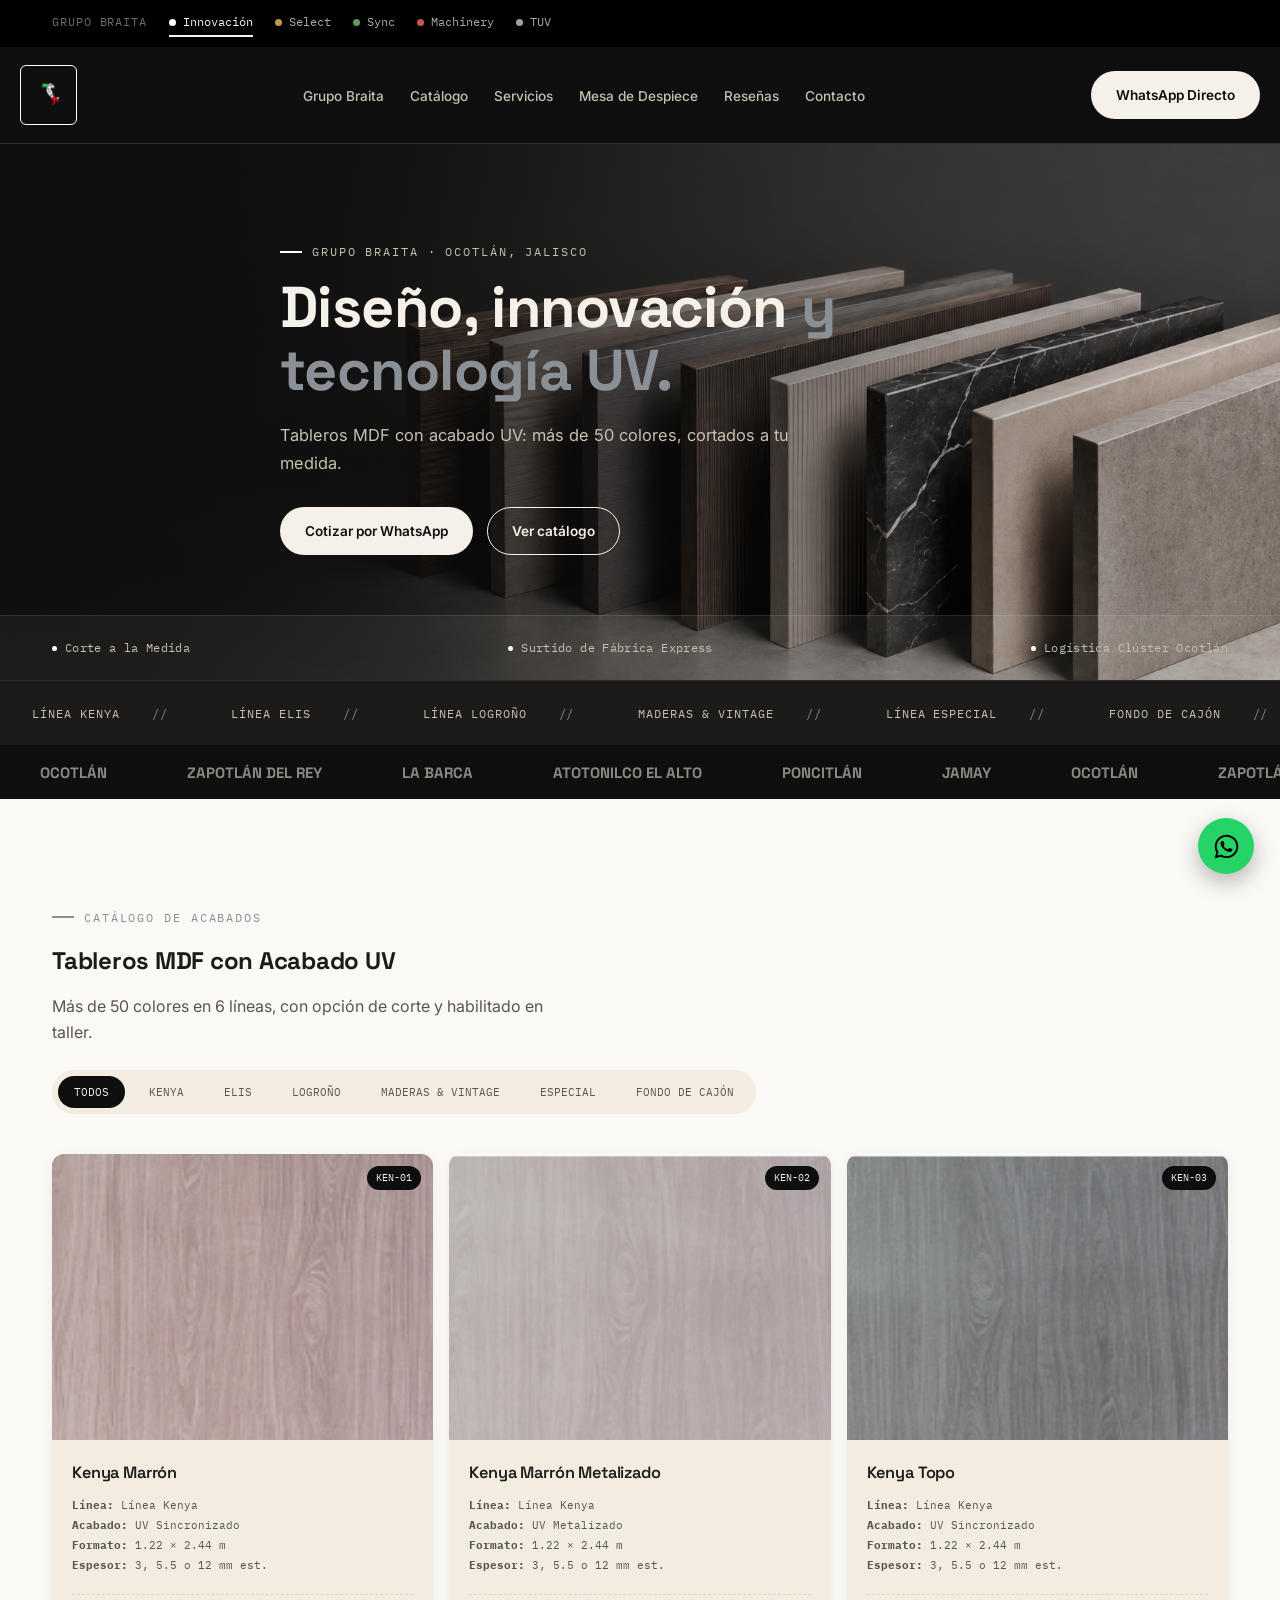
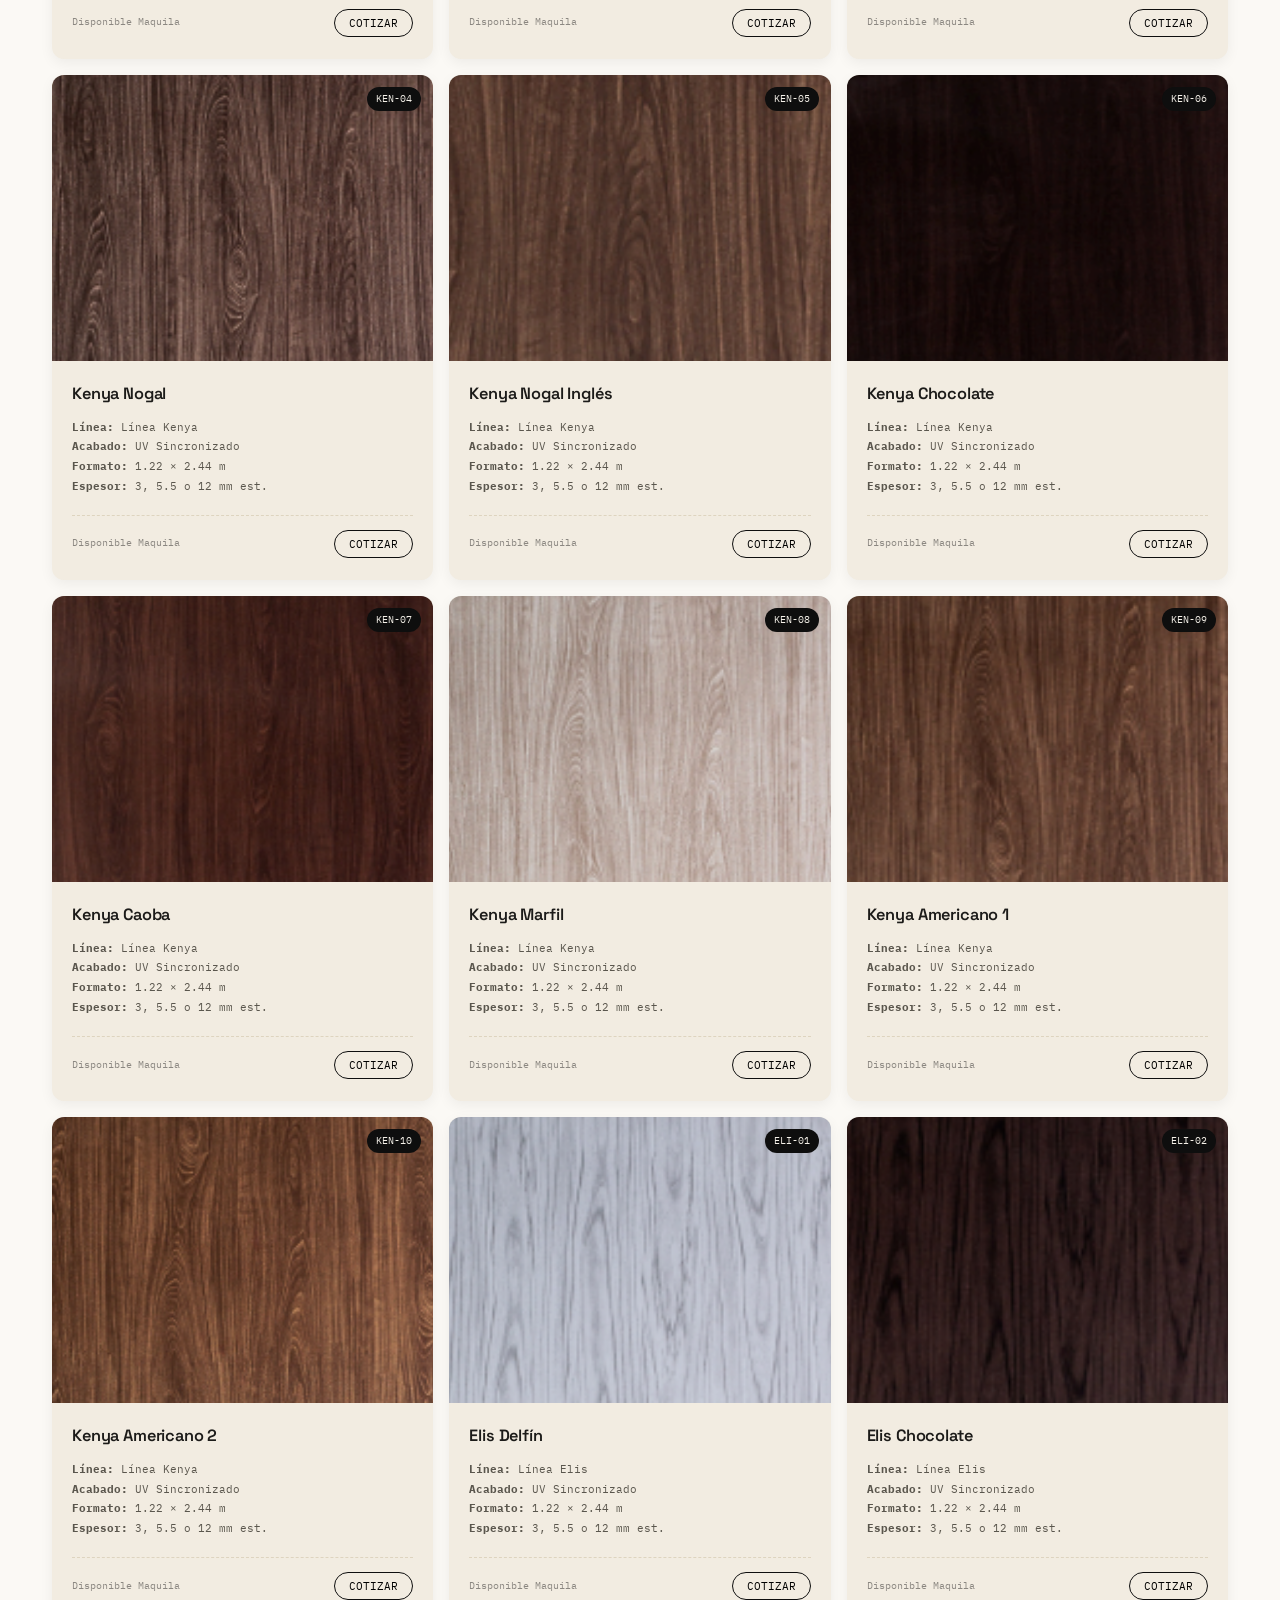
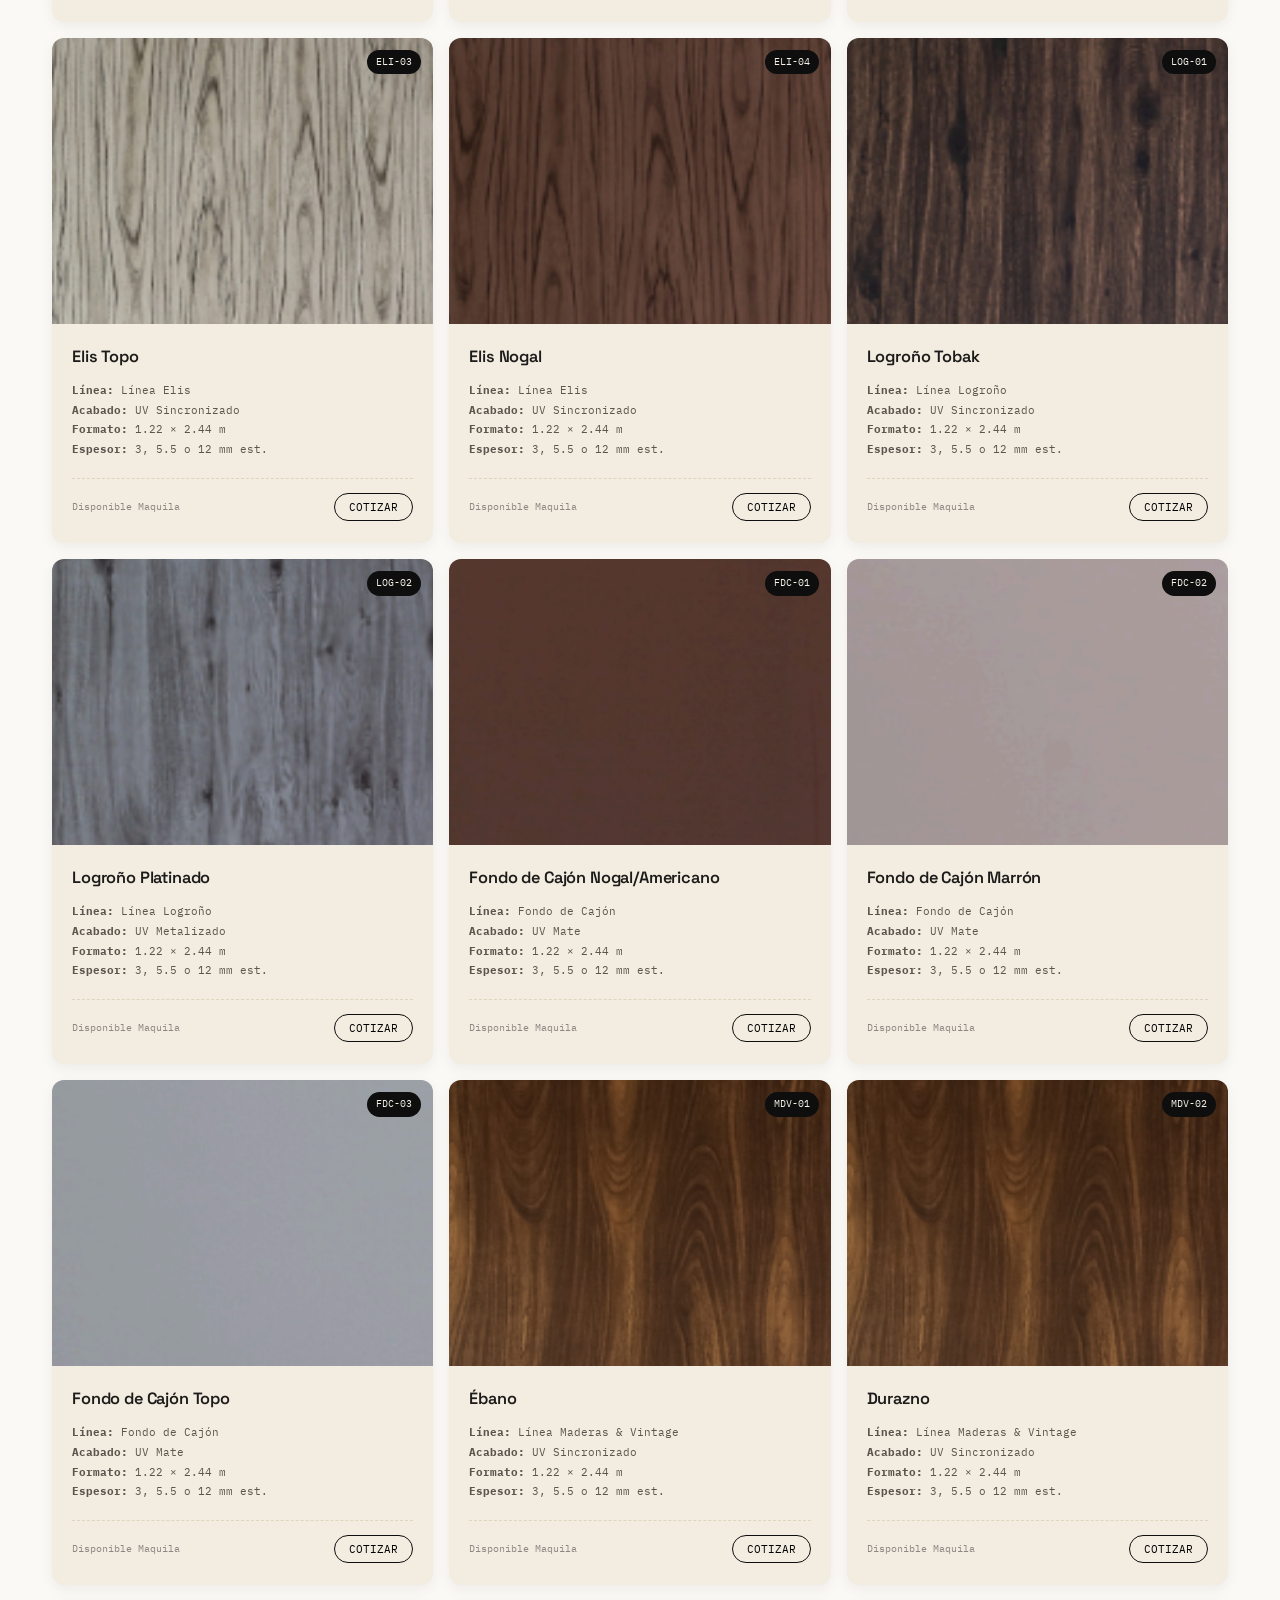
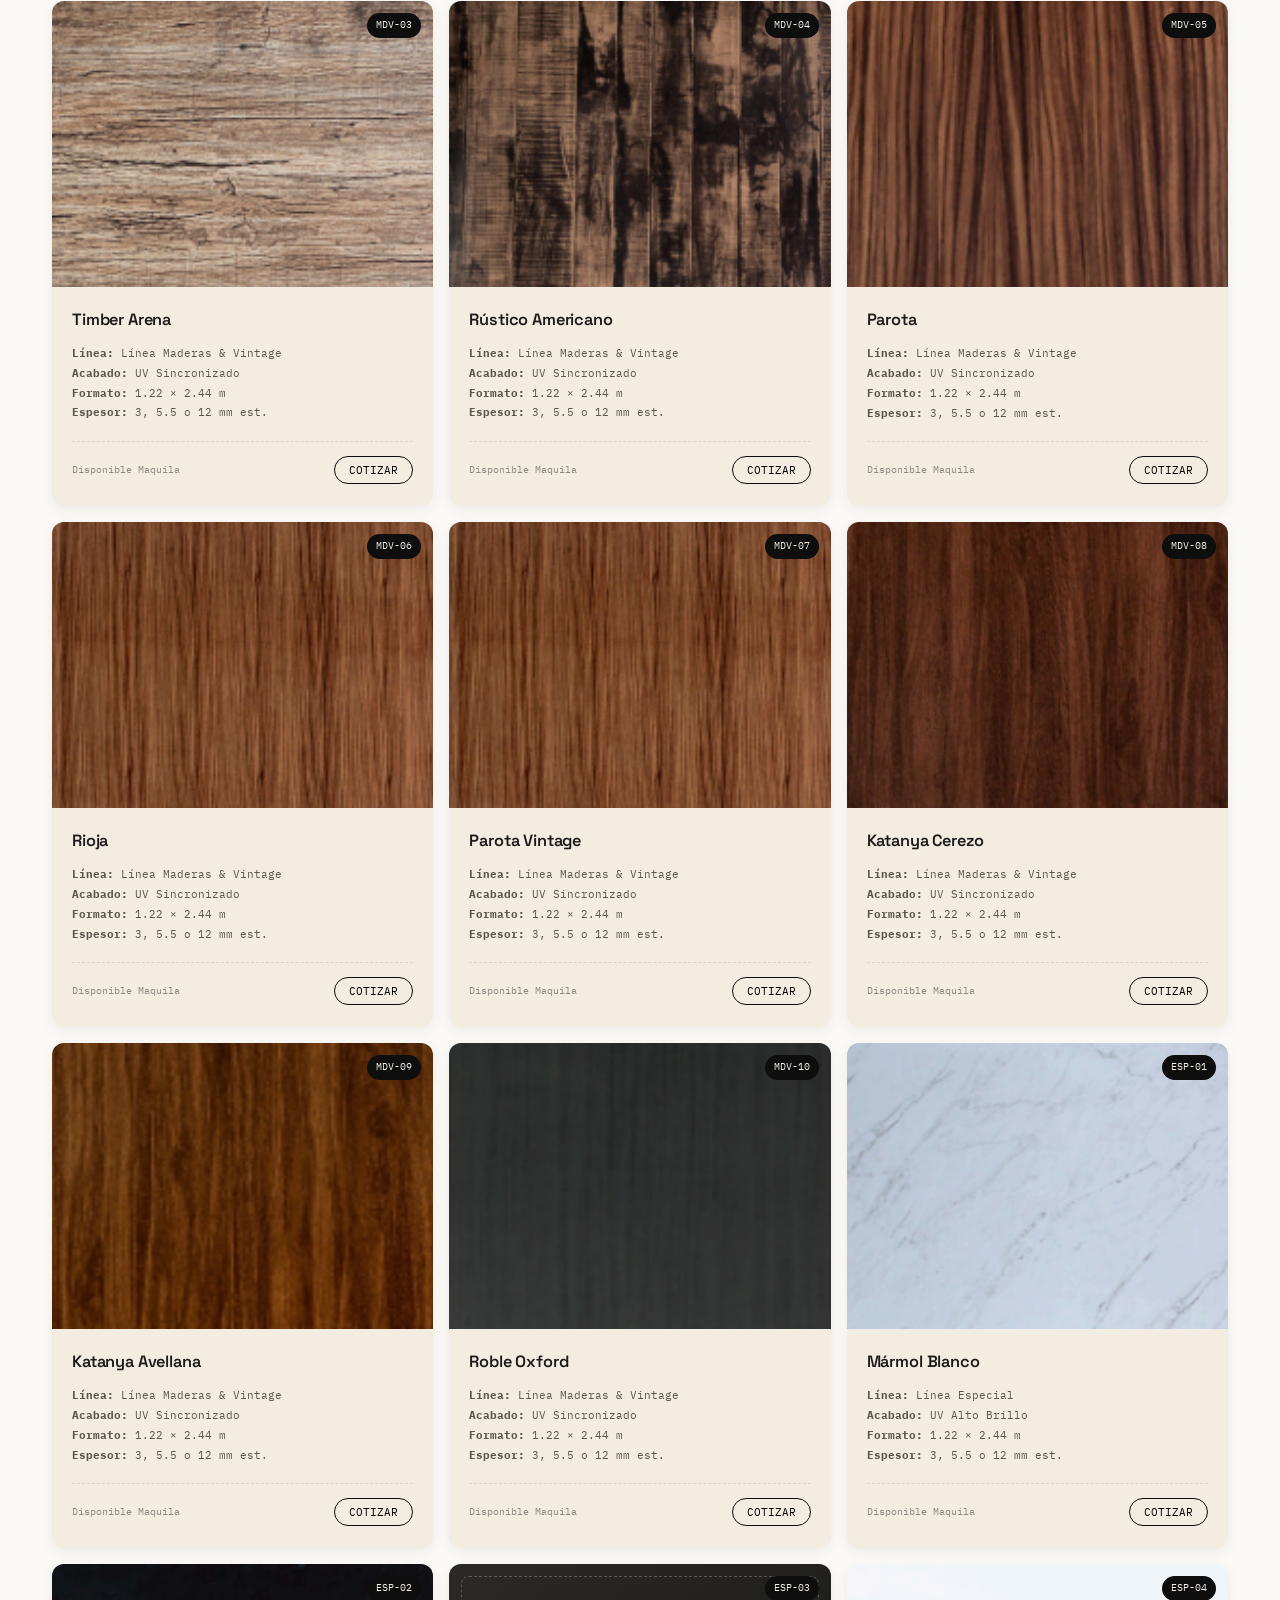
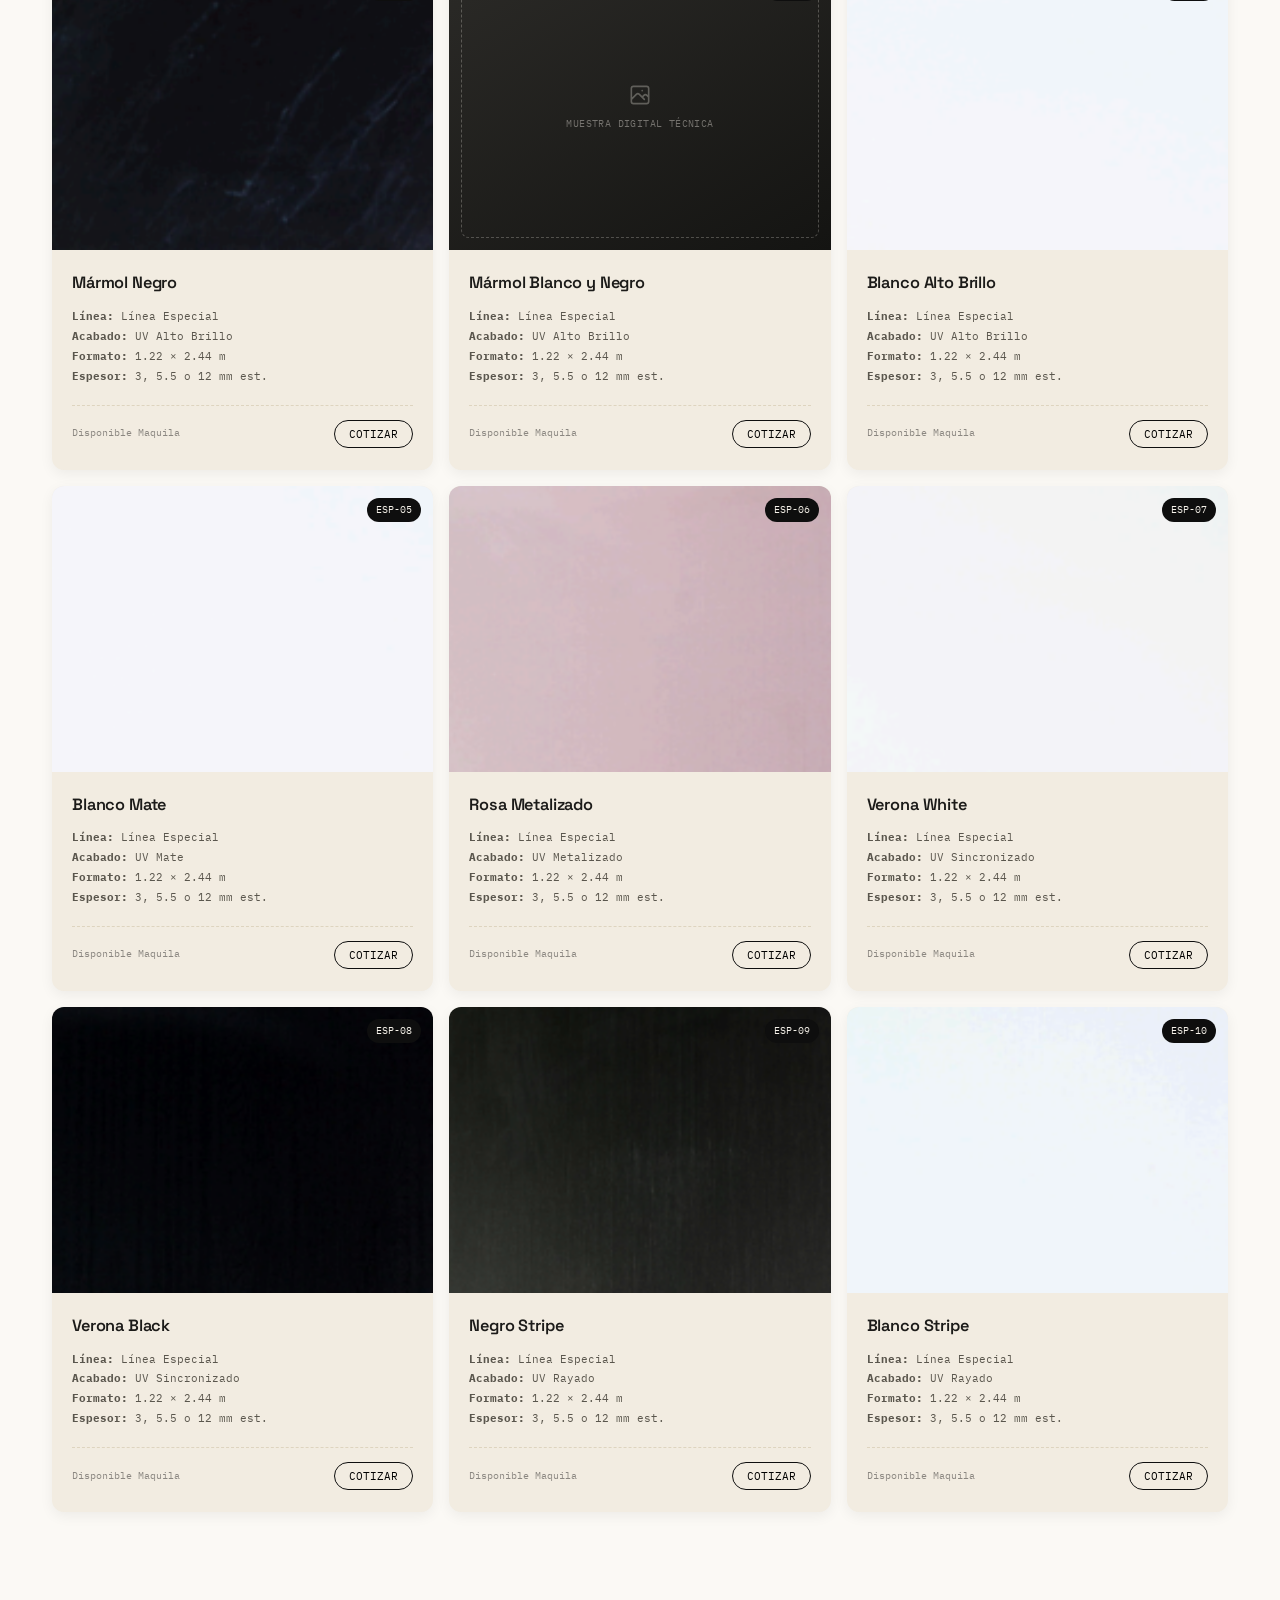
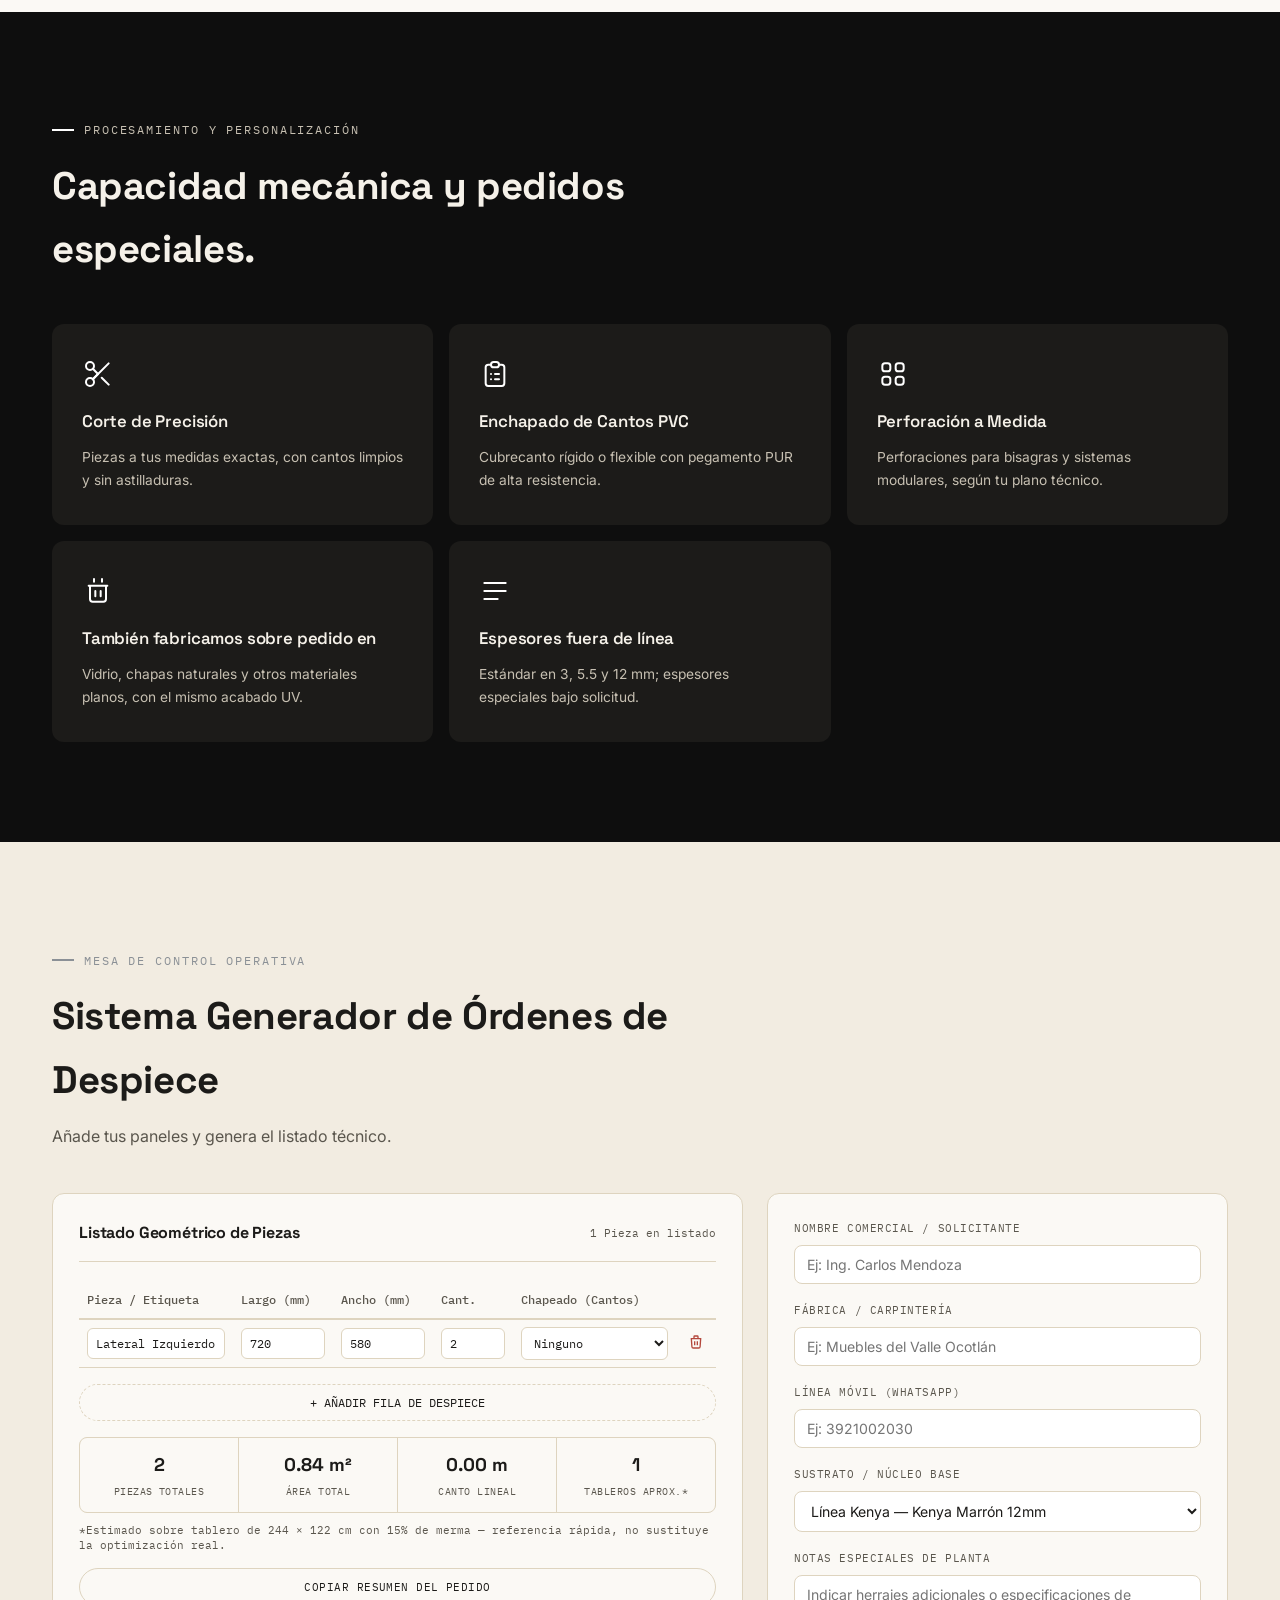
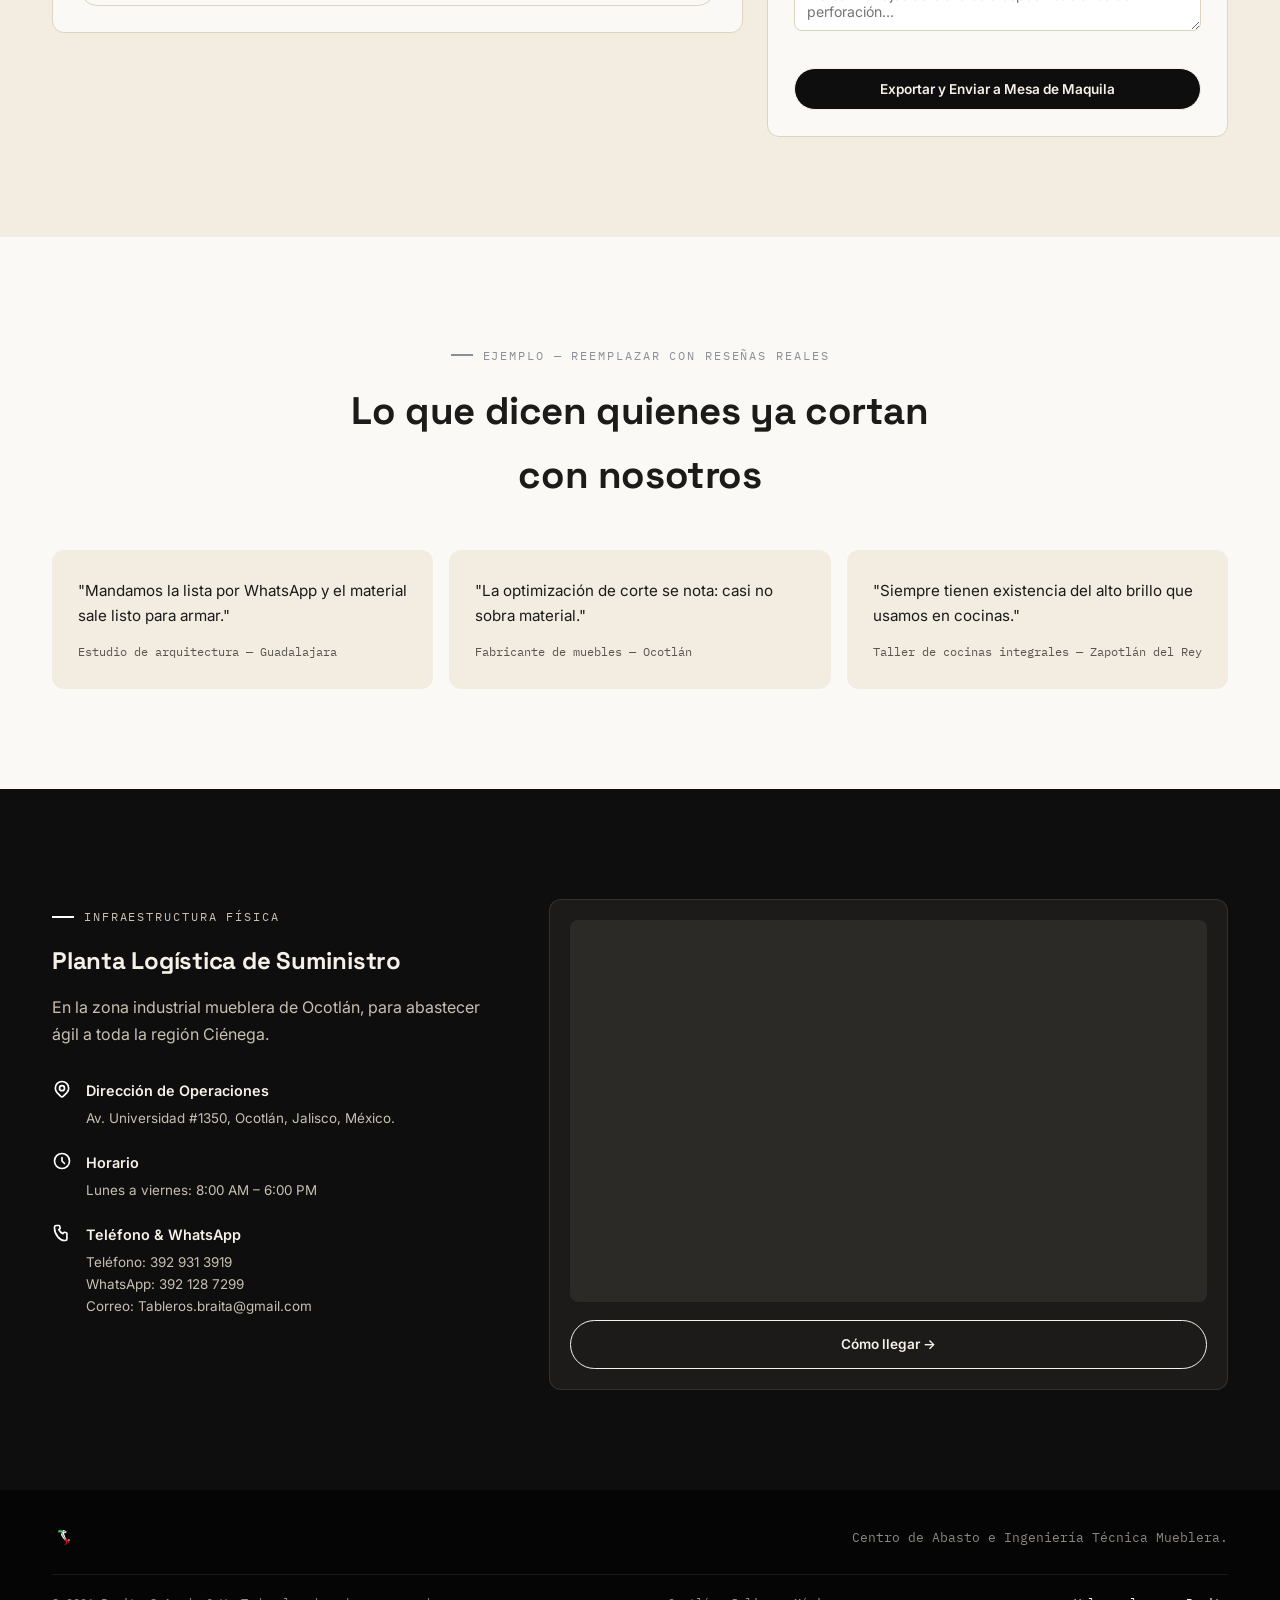
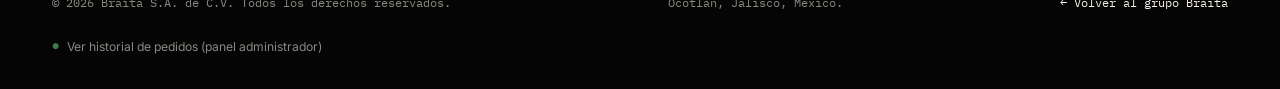
==== commit a08bea74: "Add files via upload" ====
--- a/braita-innovacion.html
+++ b/braita-innovacion.html
@@ -37,7 +37,14 @@
   }
   *{ margin:0; padding:0; box-sizing:border-box; }
   html{ scroll-behavior:smooth; overflow-x:hidden; }
-  @media (prefers-reduced-motion: reduce){ *{animation-duration:.01ms !important; transition-duration:.01ms !important;} html{scroll-behavior:auto;} }
+  @media (prefers-reduced-motion: reduce){
+    *{animation-duration:.01ms !important; transition-duration:.01ms !important;} html{scroll-behavior:auto;}
+    /* Los tickers (marquee-content/brands-track) son animation:...infinite — al
+       forzar su duración a .01ms arriba, un loop infinito no "se detiene", sigue
+       dando vueltas pero casi instantáneas: se ve como si fuera rapidísimo/tembloroso.
+       Se pausan del todo en vez de acelerarlos. */
+    .marquee-content, .brands-track{ animation-play-state:paused !important; }
+  }
   body{ background:var(--paper); color:var(--text-primary); font-family:var(--font-sans); line-height:1.65; -webkit-font-smoothing:antialiased; overflow-x:hidden; overflow-wrap:break-word; }
   img,svg{ display:block; max-width:100%; }
   a{ color:inherit; text-decoration:none; }
@@ -281,7 +288,7 @@
   #preloader{ position:fixed; inset:0; z-index:5000; background:var(--ink); display:flex; flex-direction:column; align-items:center; justify-content:center; transition:opacity .7s var(--ease), visibility .7s var(--ease); }
   #preloader.hide{ opacity:0; visibility:hidden; pointer-events:none; }
   #preloader .pre-logo{ display:flex; align-items:center; gap:14px; font-family:var(--font-display); font-weight:700; font-size:32px; color:var(--text-light); text-transform:uppercase; letter-spacing:.04em; opacity:0; animation:preFade 1.2s var(--ease) forwards; }
-  #preloader .pre-logo span{ color:var(--accent); }
+  #preloader .pre-logo .pre-word span{ color:var(--accent); }
   @keyframes preFade{ 0%{opacity:0; letter-spacing:.1em;} 60%{opacity:1;} 100%{opacity:1; letter-spacing:.04em;} }
   #preloader .pre-bar{ margin-top:26px; width:200px; height:2px; background:rgba(245,241,233,.14); overflow:hidden; position:relative; }
   #preloader .pre-bar::after{ content:''; position:absolute; left:-100%; top:0; bottom:0; width:100%; background:var(--accent); animation:preBar 1.3s var(--ease) forwards .25s; }
@@ -295,7 +302,7 @@
 <div id="preloader">
   <div class="pre-logo">
     <img src="logo-innovacion.png" alt="Braita" style="width:64px; height:64px; object-fit:contain;">
-    BRA<span>I</span>TA
+    <span class="pre-word">BRA<span>I</span>TA</span>
   </div>
   <div class="pre-bar"></div>
   <span class="pre-caption">Cargando catálogo técnico</span>
@@ -344,7 +351,7 @@
 <main>
   <section class="hero" id="inicio">
     <div class="hero-bg-image" aria-hidden="true">
-      <img src="imagen1.png" alt="" onerror="this.parentElement.style.display='none';">
+      <img src="imagen1.png" alt="" onload="this.style.opacity='1';" onerror="this.parentElement.style.display='none';">
     </div>
 
     <div class="wrap hero-inner">
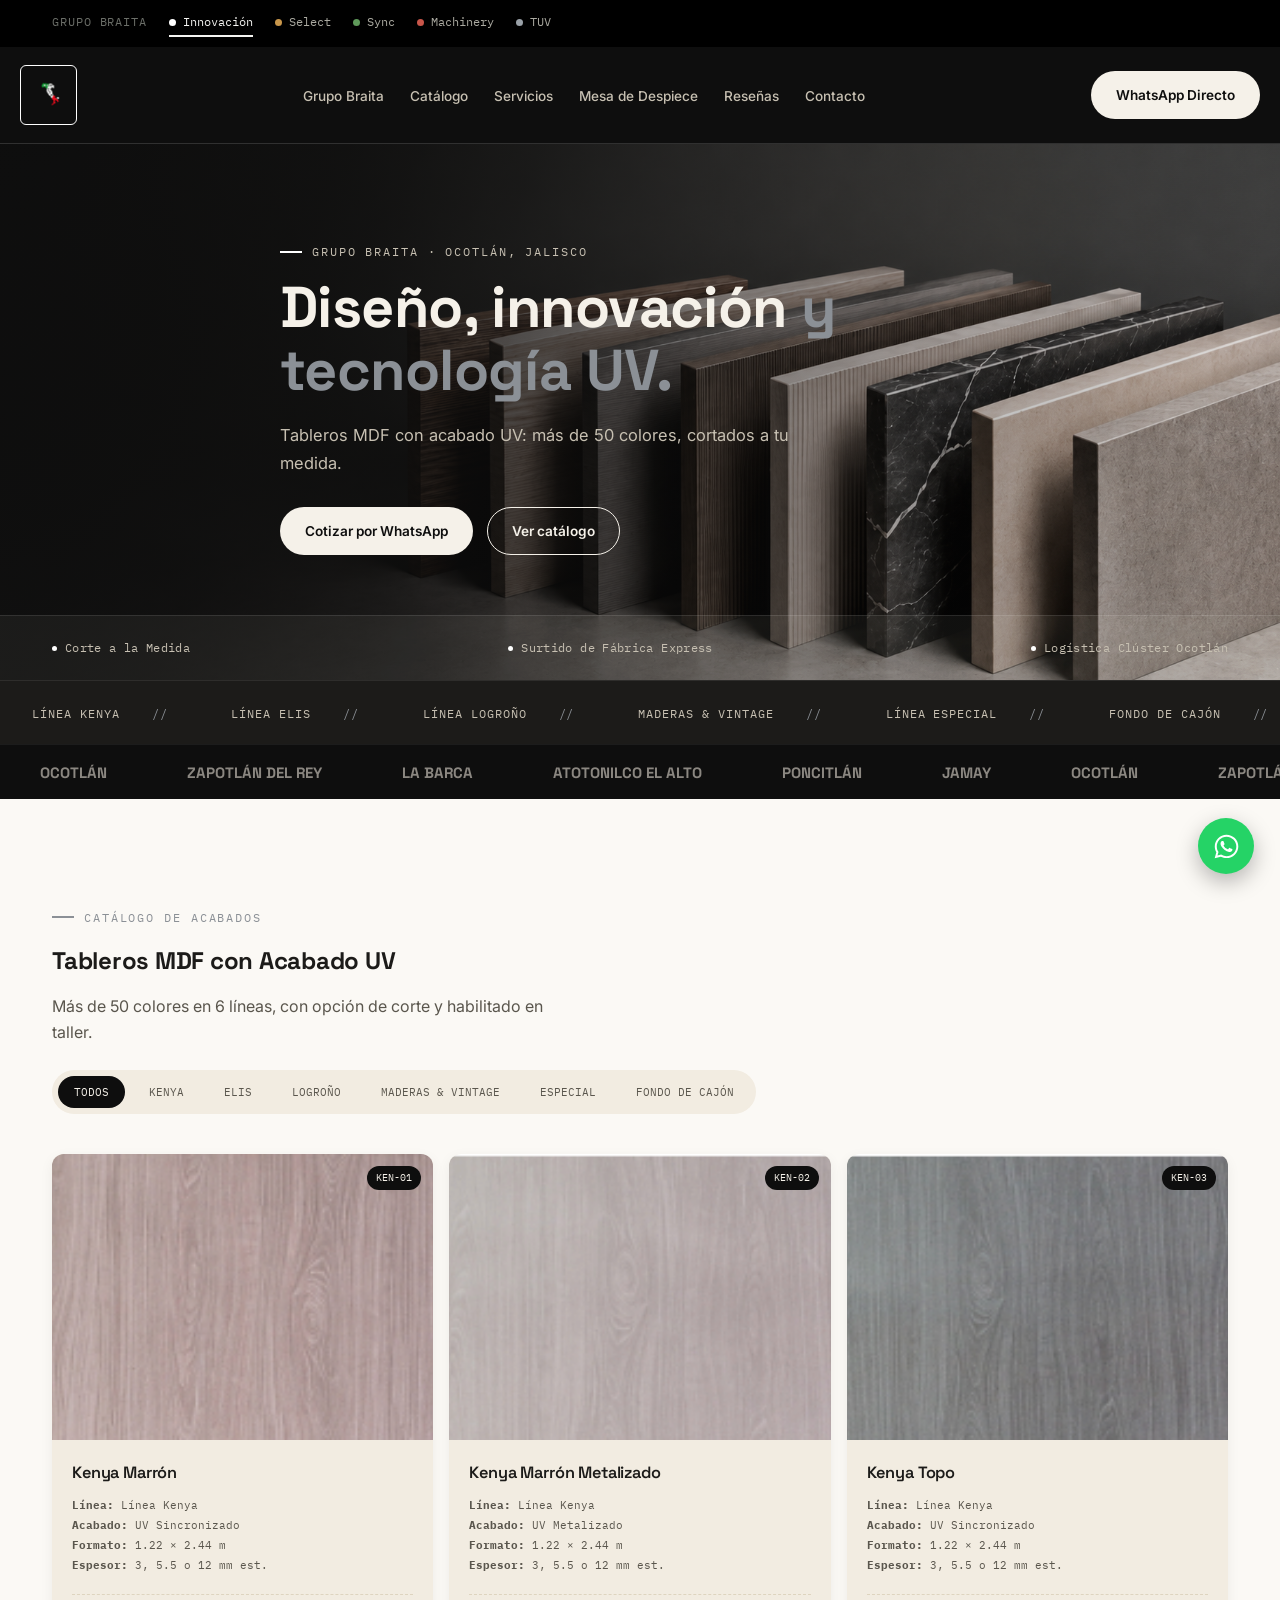
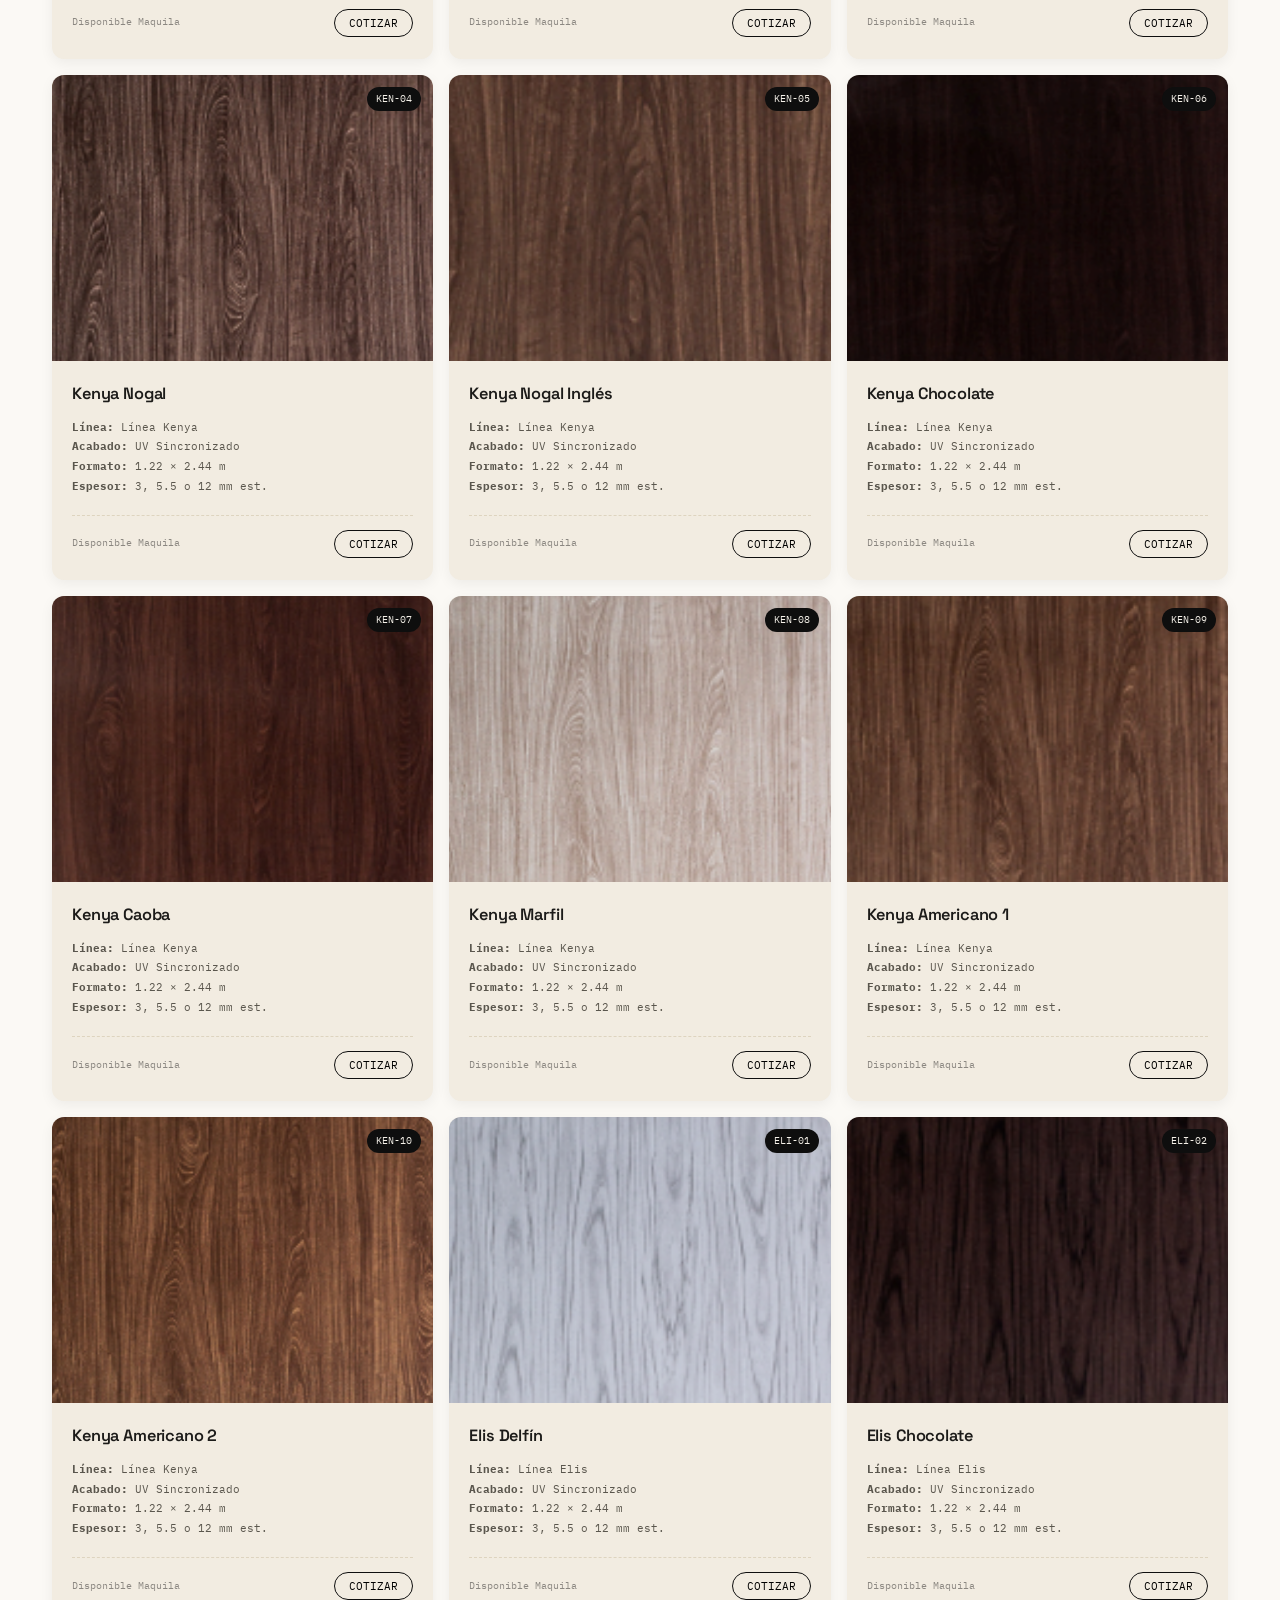
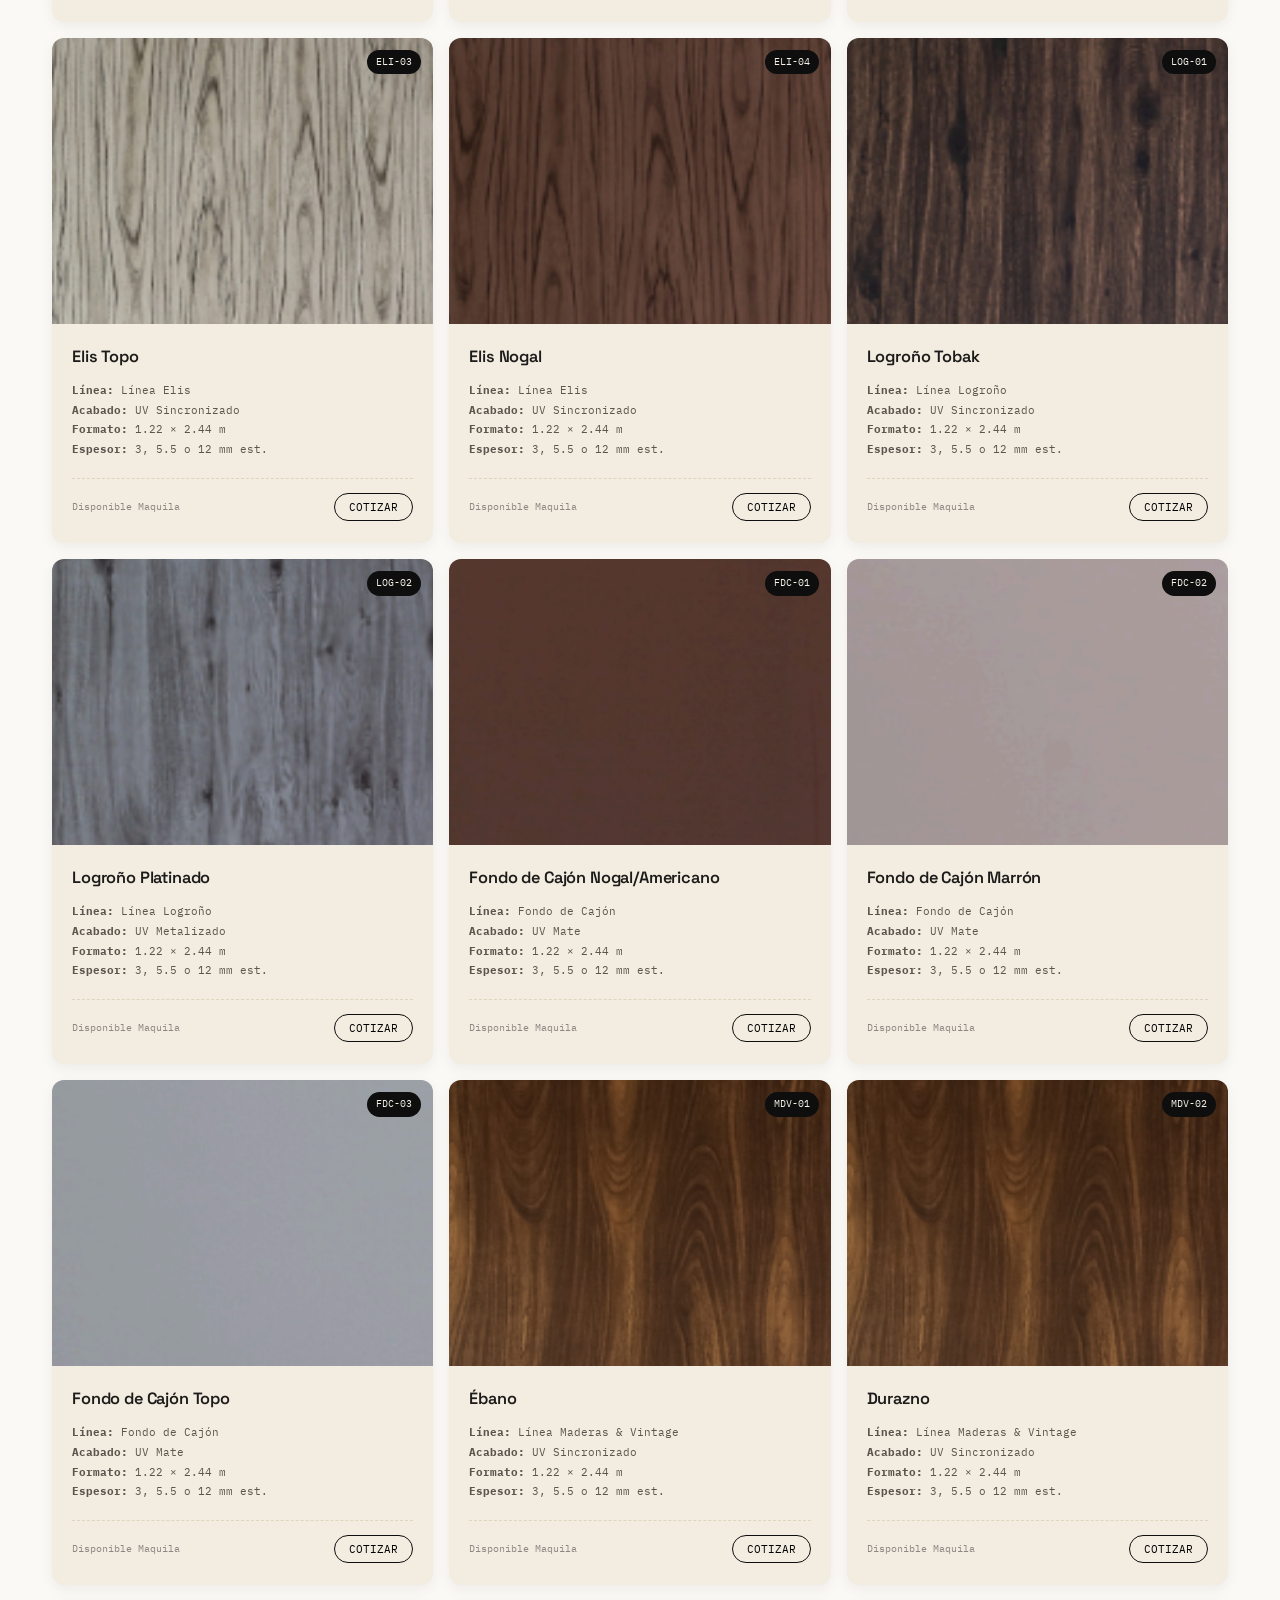
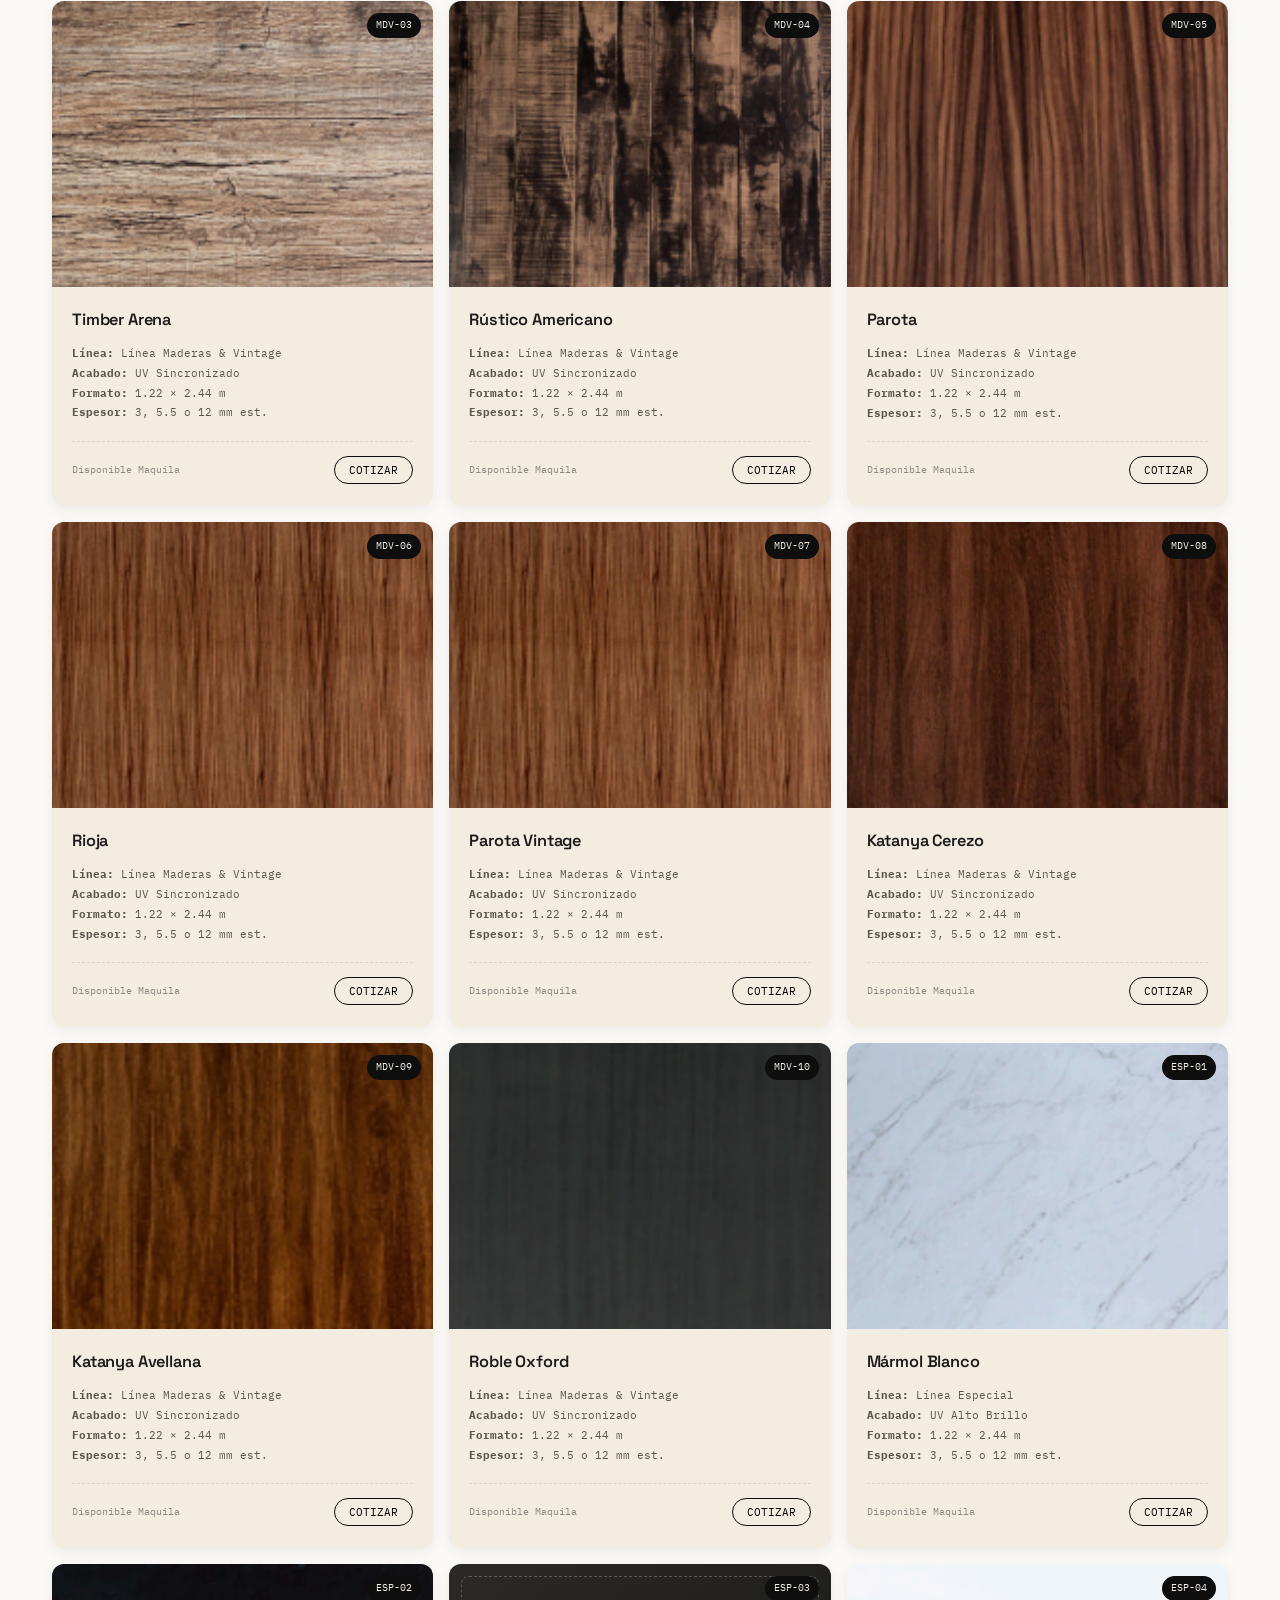
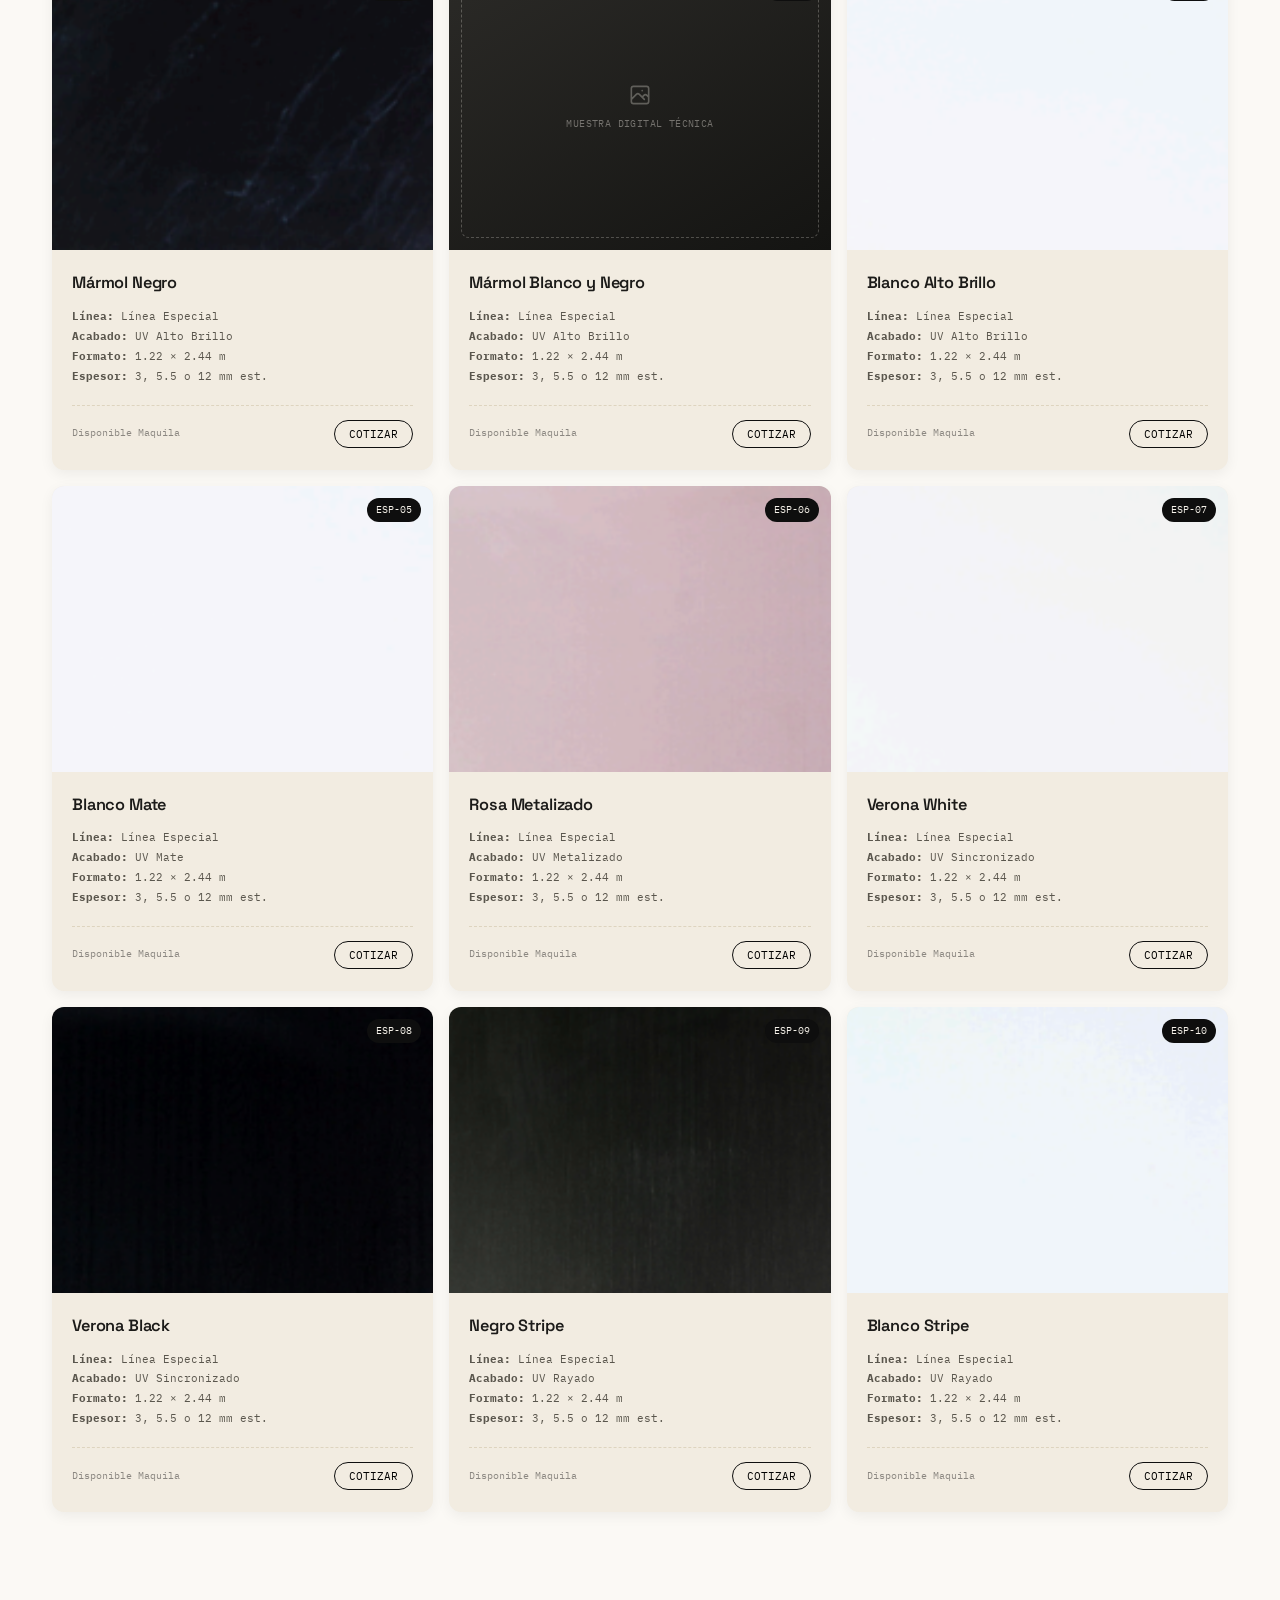
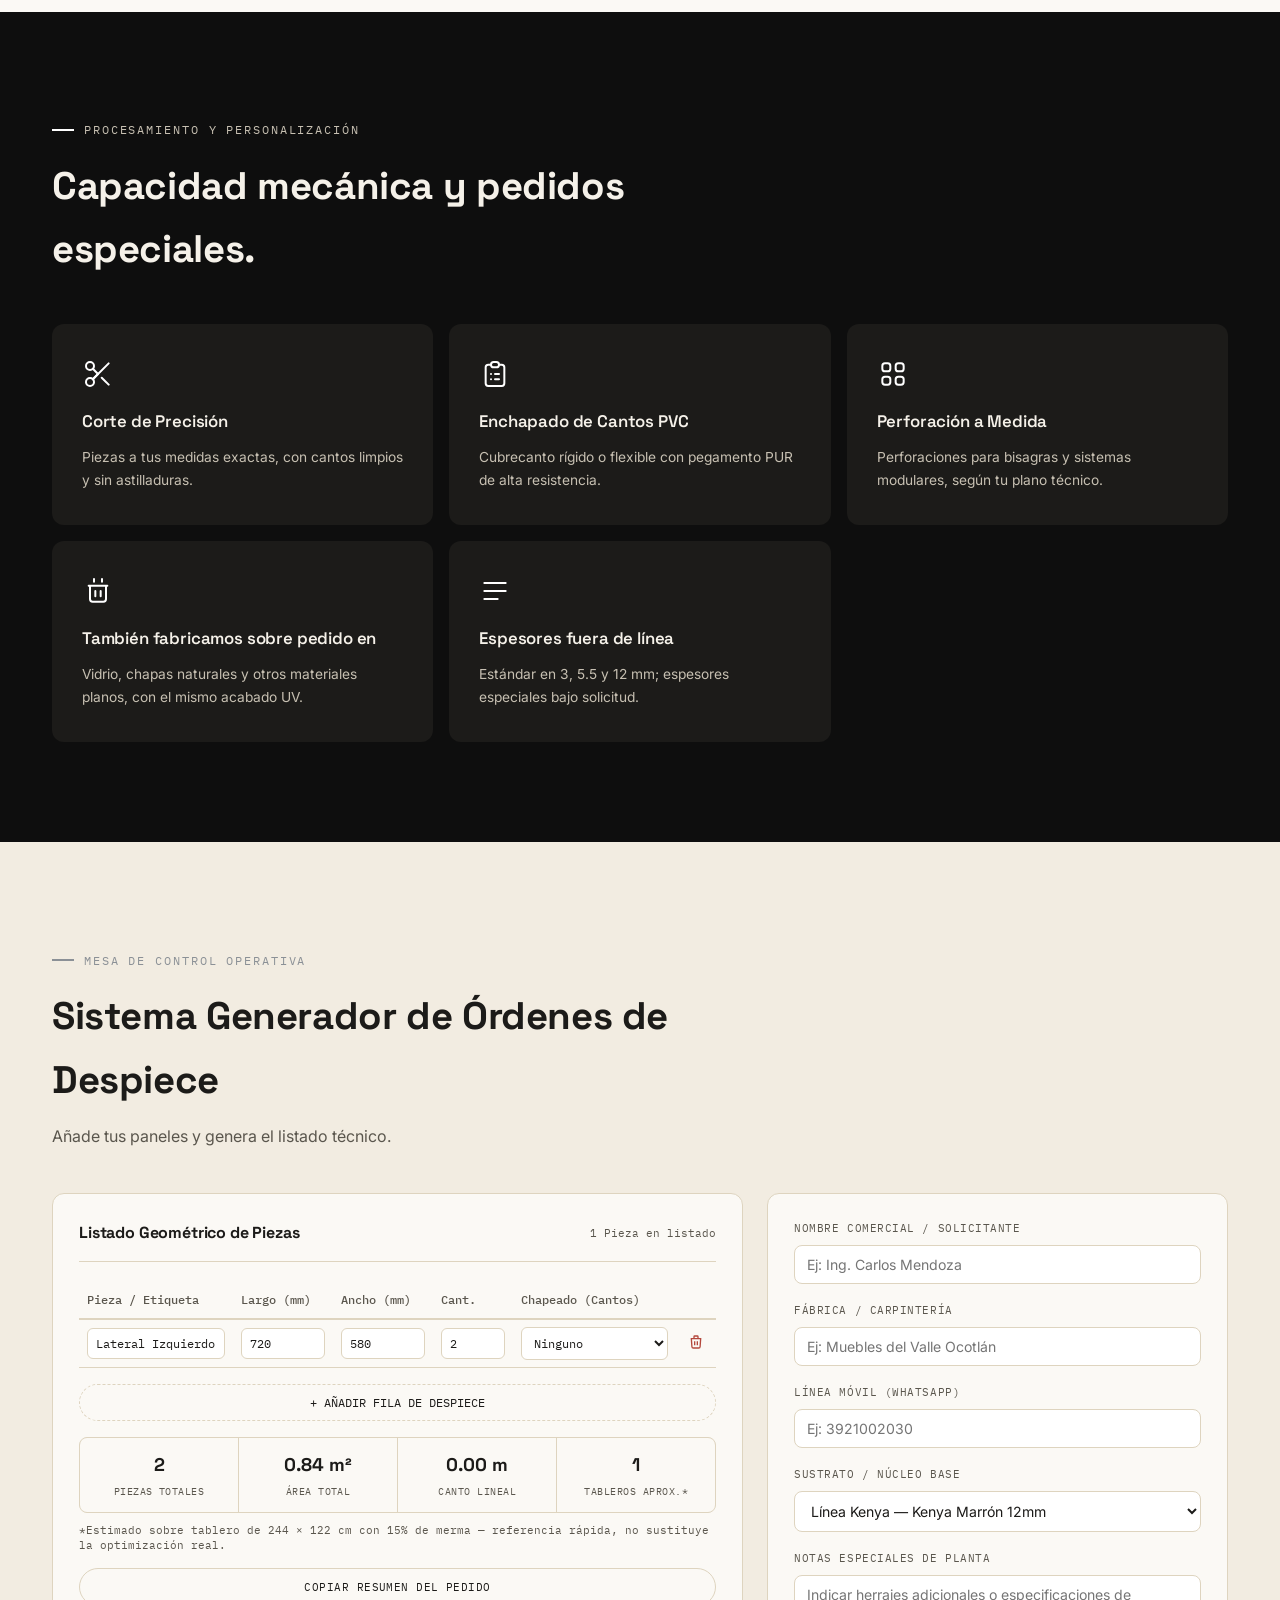
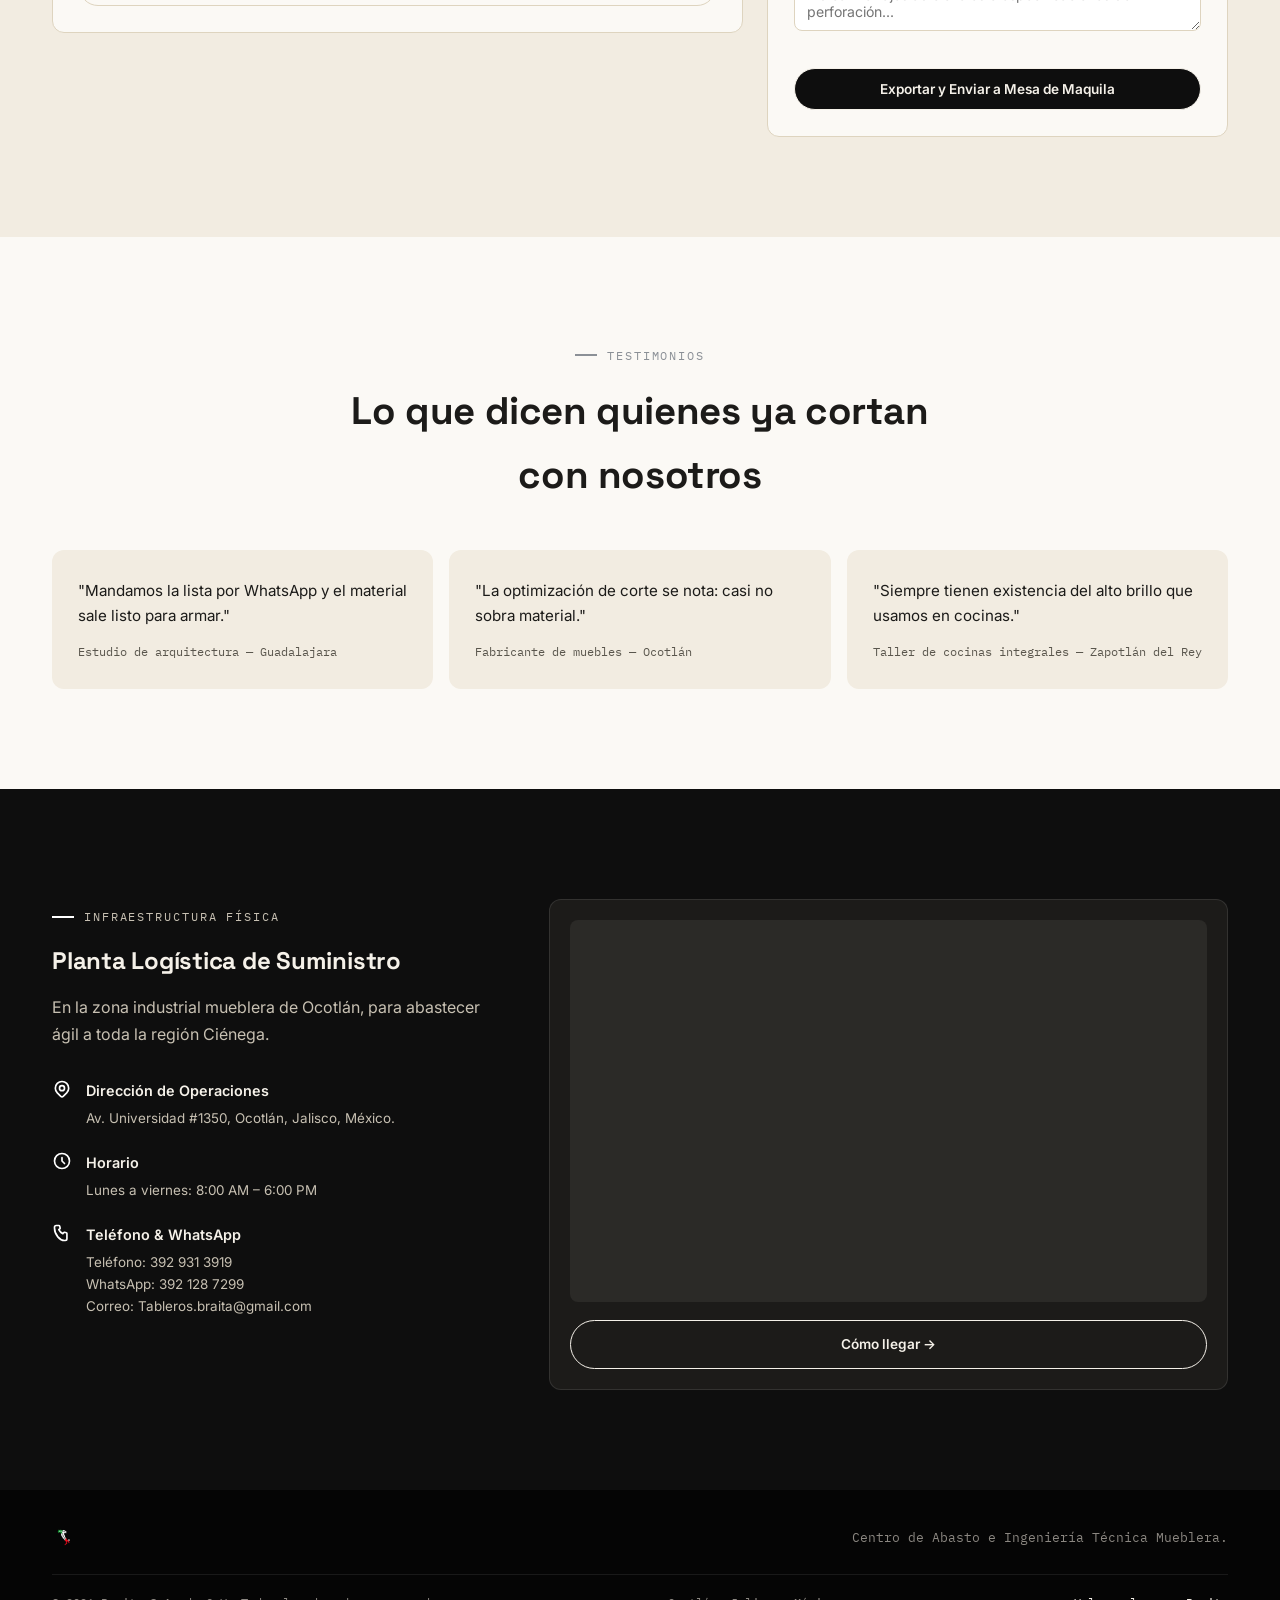
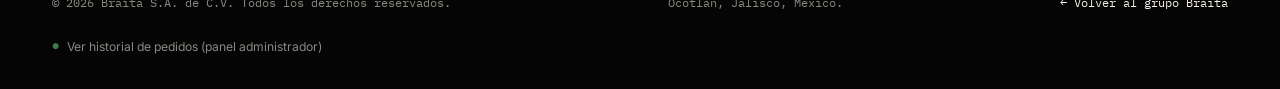
==== commit 1aaa8c2d: "Add files via upload" ====
--- a/braita-innovacion.html
+++ b/braita-innovacion.html
@@ -569,7 +569,7 @@
   <section id="testimonios">
     <div class="wrap">
       <div class="sec-head reveal" style="text-align:center; margin-left:auto; margin-right:auto;">
-        <span class="eyebrow" style="justify-content:center;">Ejemplo — reemplazar con reseñas reales</span>
+        <span class="eyebrow" style="justify-content:center;">Testimonios</span>
         <h2>Lo que dicen quienes ya cortan con nosotros</h2>
       </div>
       <div class="testi-grid">
@@ -699,9 +699,7 @@
 </div>
 
 <a href="#" id="wa-sticky-float" class="wa-float" target="_blank" aria-label="Contacto WhatsApp">
-  <svg viewBox="0 0 448 512">
-    <path d="M380.9 97.1C339 55.1 283.2 32 223.9 32c-122.4 0-222 99.6-222 222 0 39.1 10.2 77.3 29.6 111L0 480l117.7-30.9c32.4 17.7 68.9 27 106.1 27h.1c122.3 0 224.1-99.6 224.1-222 0-59.3-25.2-115-67.1-157zm-157 341.6c-33.2 0-65.7-8.9-94-25.7l-6.7-4-69.8 18.3L72 359.2l-4.4-7c-18.5-29.4-28.2-63.3-28.2-98.2 0-101.7 82.8-184.5 184.6-184.5 49.3 0 95.6 19.2 130.4 54.1 34.8 34.9 56.2 81.2 56.1 130.5 0 101.8-84.9 184.6-186.6 184.6zm101.2-138.2c-5.5-2.8-32.8-16.2-37.9-18-5.1-1.9-8.8-2.8-12.5 2.8-3.7 5.6-14.3 18-17.6 21.8-3.2 3.7-6.5 4.2-12 1.4-32.6-16.3-54-29.1-75.5-66-5.7-9.8 5.7-9.1 16.3-30.3 1.8-3.7.9-6.9-.5-9.7-1.4-2.8-12.5-30.1-17.1-41.2-4.5-10.8-9.1-9.3-12.5-9.5-3.2-.2-6.9-.2-10.6-.2-3.7 0-9.7 1.4-14.8 6.9-5.1 5.6-19.4 19-19.4 46.3 0 27.3 19.9 53.7 22.6 57.4 2.8 3.7 39.1 59.7 94.8 83.8 35.2 15.2 49 16.5 66.6 13.9 10.7-1.6 32.8-13.4 37.4-26.4 4.6-13 4.6-24.1 3.2-26.4-1.3-2.5-5-3.9-10.5-6.6z"/>
-  </svg>
+  <svg viewBox="0 0 448 512" fill="white"><path d="M380.9 97.1C339 55.1 283.2 32 223.9 32c-122.4 0-222 99.6-222 222 0 39.1 10.2 77.3 29.6 111L0 480l117.7-30.9c32.4 17.7 68.9 27 106.1 27h.1c122.3 0 224.1-99.6 224.1-222 0-59.3-25.2-115-67.1-157zm-157 341.6c-33.2 0-65.7-8.9-94-25.7l-6.7-4-69.8 18.3L72 359.2l-4.4-7c-18.5-29.4-28.2-63.3-28.2-98.2 0-101.7 82.8-184.5 184.6-184.5 49.3 0 95.6 19.2 130.4 54.1 34.8 34.9 56.2 81.2 56.1 130.5 0 101.8-84.9 184.6-186.6 184.6zm101.2-138.2c-5.5-2.8-32.8-16.2-37.9-18-5.1-1.9-8.8-2.8-12.5 2.8-3.7 5.6-14.3 18-17.6 21.8-3.2 3.7-6.5 4.2-12 1.4-32.6-16.3-54-29.1-75.5-66-5.7-9.8 5.7-9.1 16.3-30.3 1.8-3.7.9-6.9-.5-9.7-1.4-2.8-12.5-30.1-17.1-41.2-4.5-10.8-9.1-9.3-12.5-9.5-3.2-.2-6.9-.2-10.6-.2-3.7 0-9.7 1.4-14.8 6.9-5.1 5.6-19.4 19-19.4 46.3 0 27.3 19.9 53.7 22.6 57.4 2.8 3.7 39.1 59.7 94.8 83.8 35.2 15.2 49 16.5 66.6 13.9 10.7-1.6 32.8-13.4 37.4-26.4 4.6-13 4.6-24.1 3.2-26.4-1.3-2.5-5-3.9-10.5-6.6z"/></svg>
 </a>
 
 <script src="https://cdn.jsdelivr.net/npm/@supabase/supabase-js@2"></script>
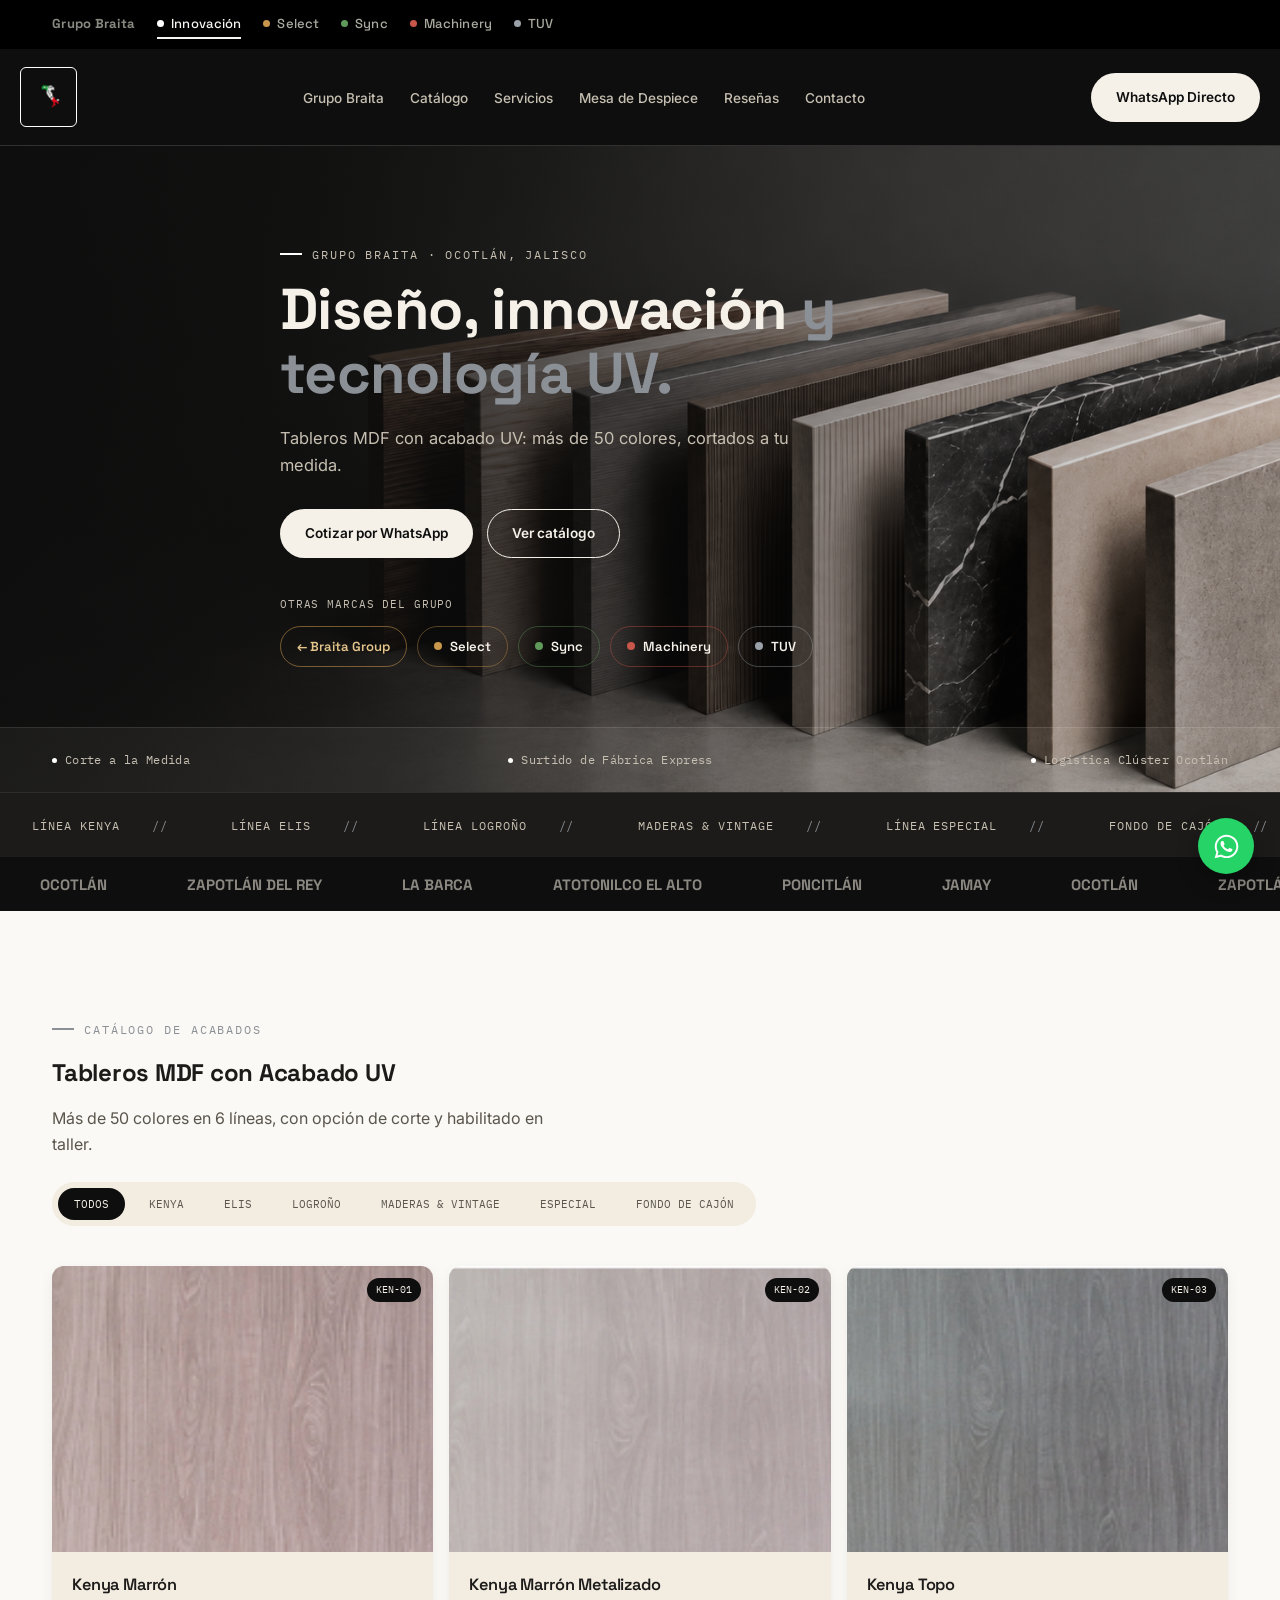
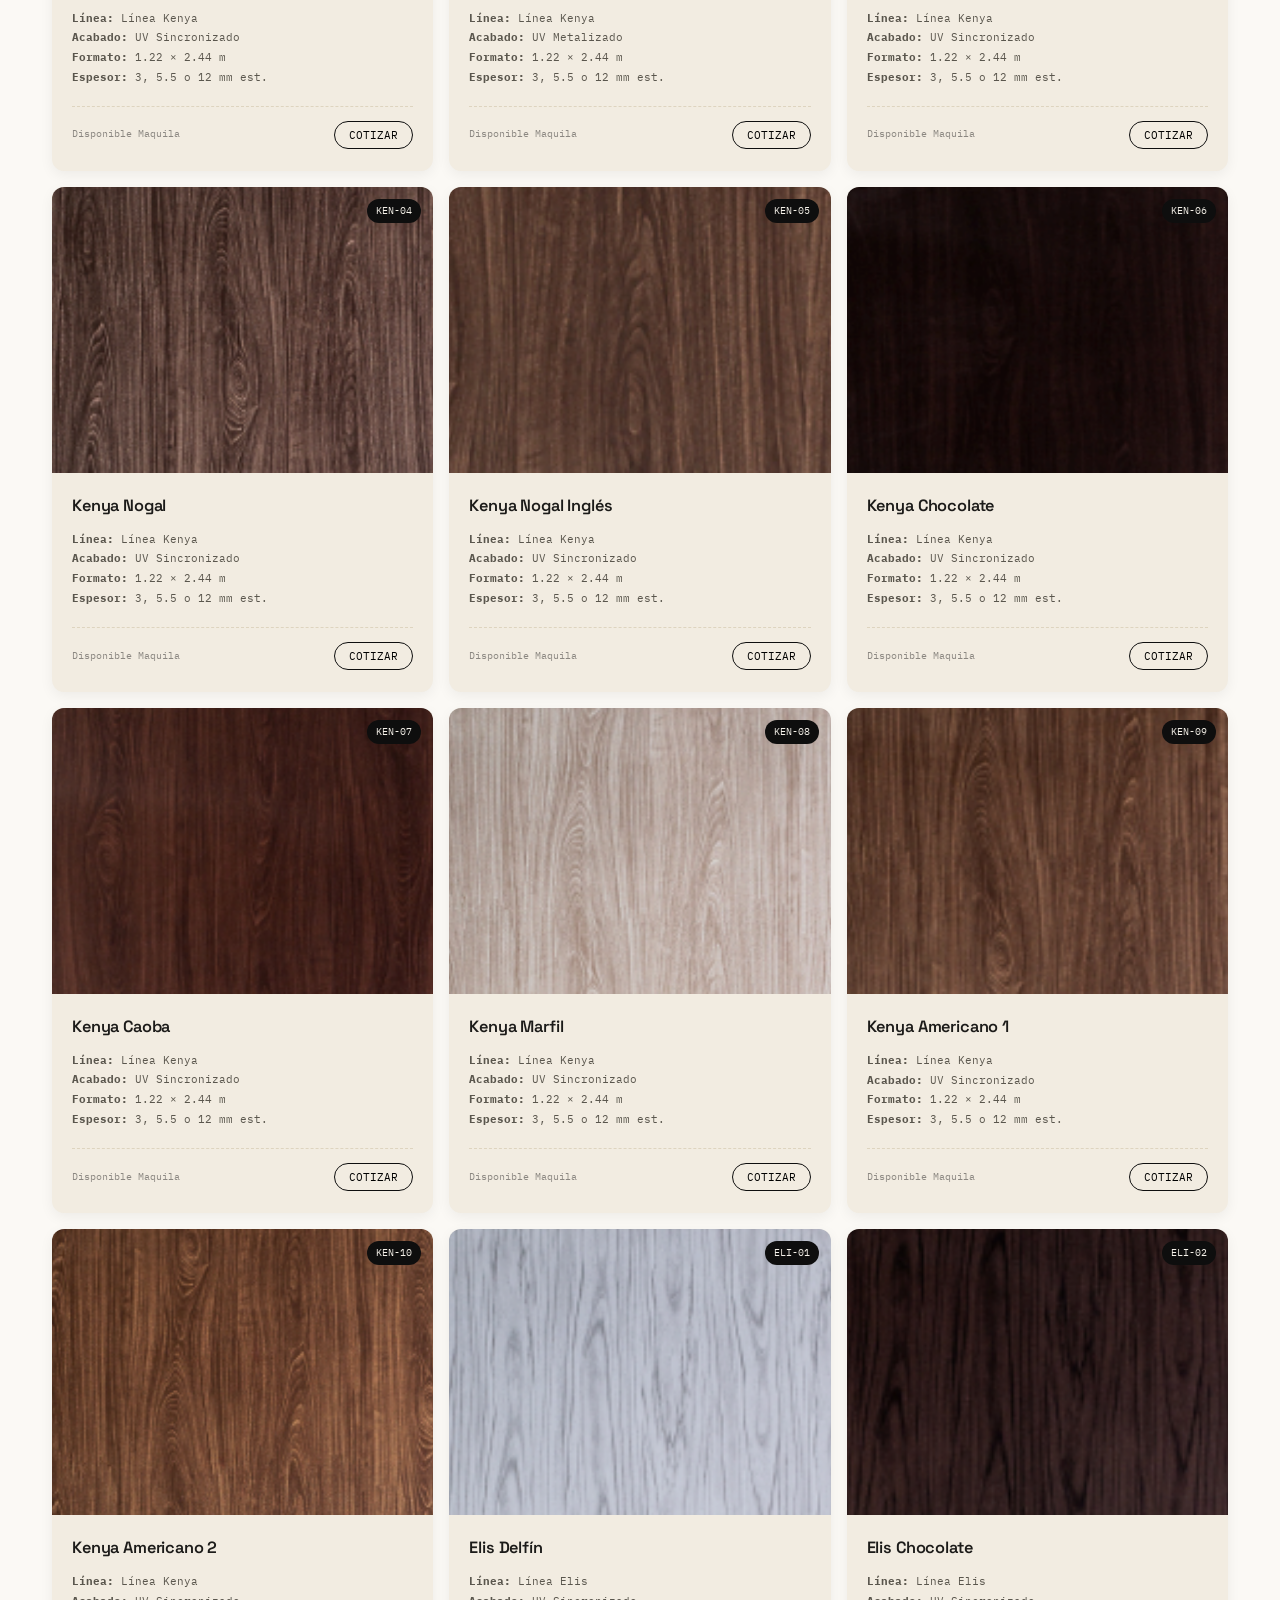
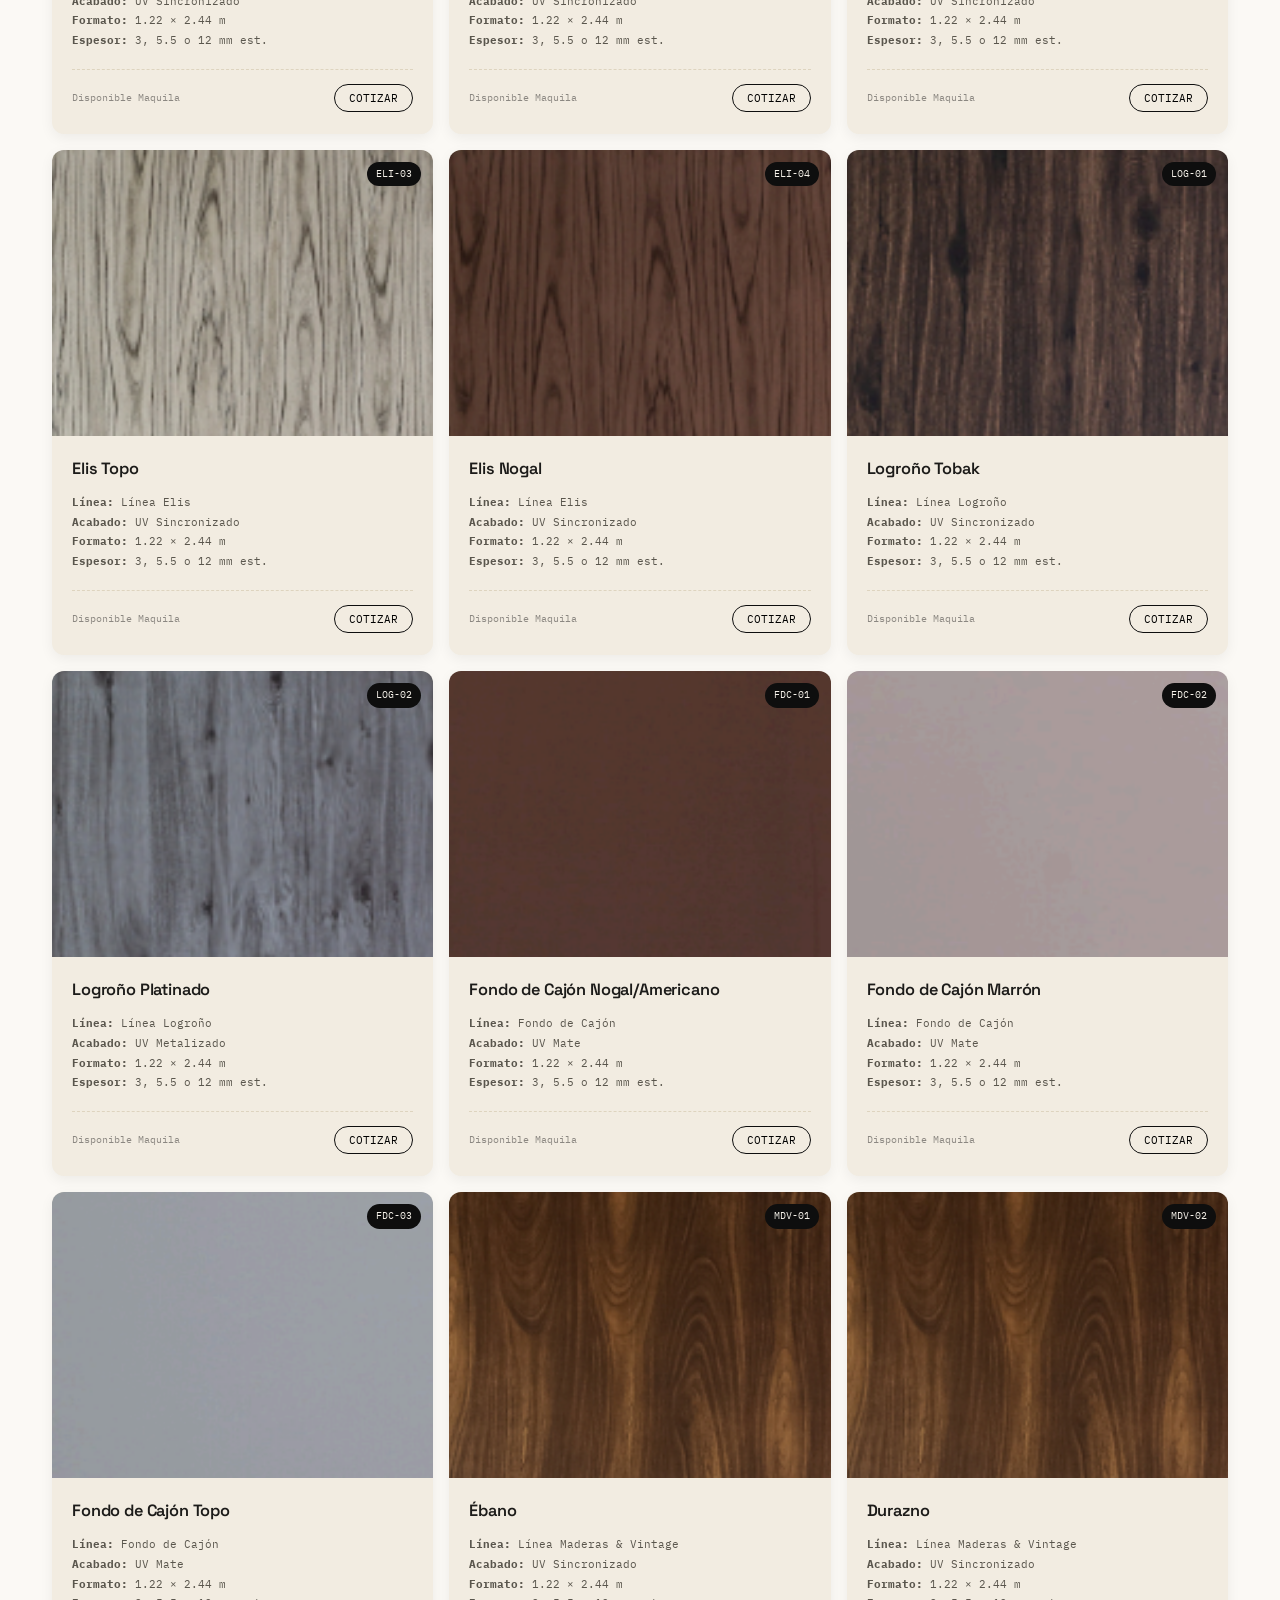
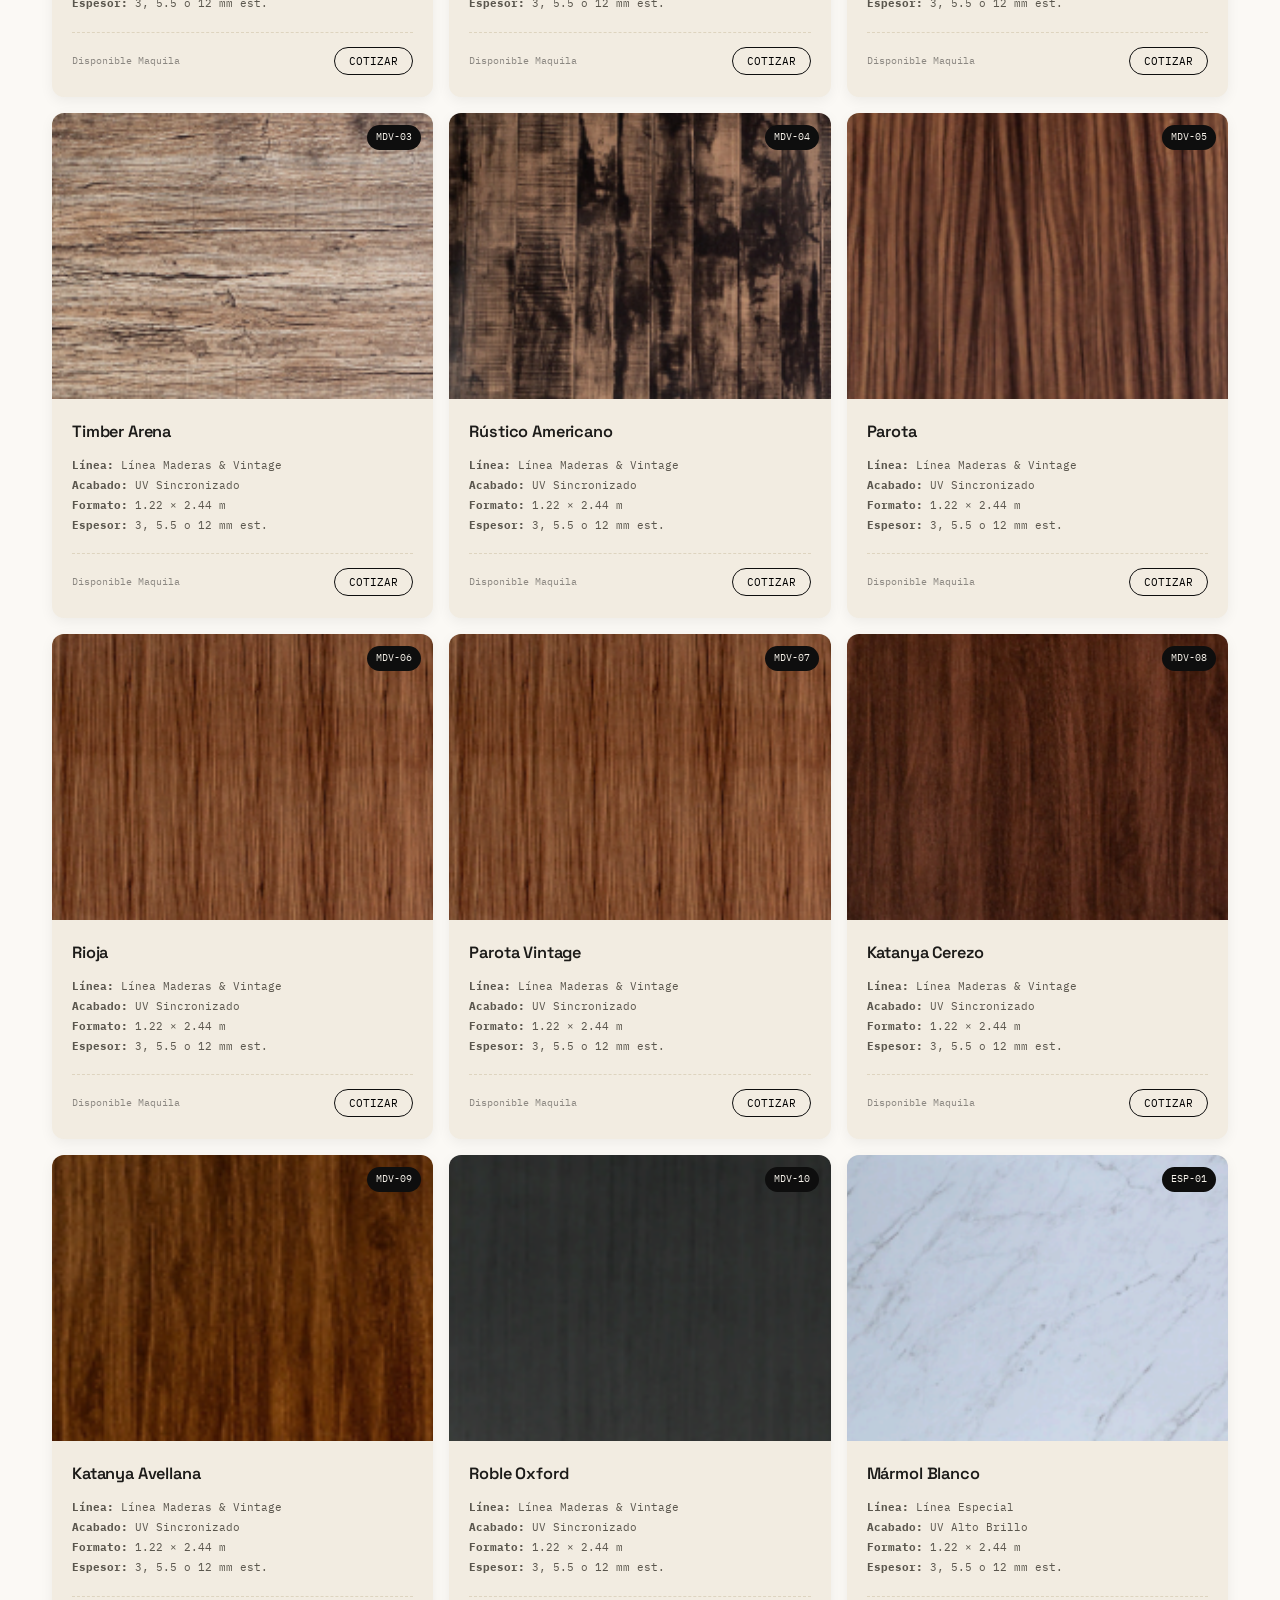
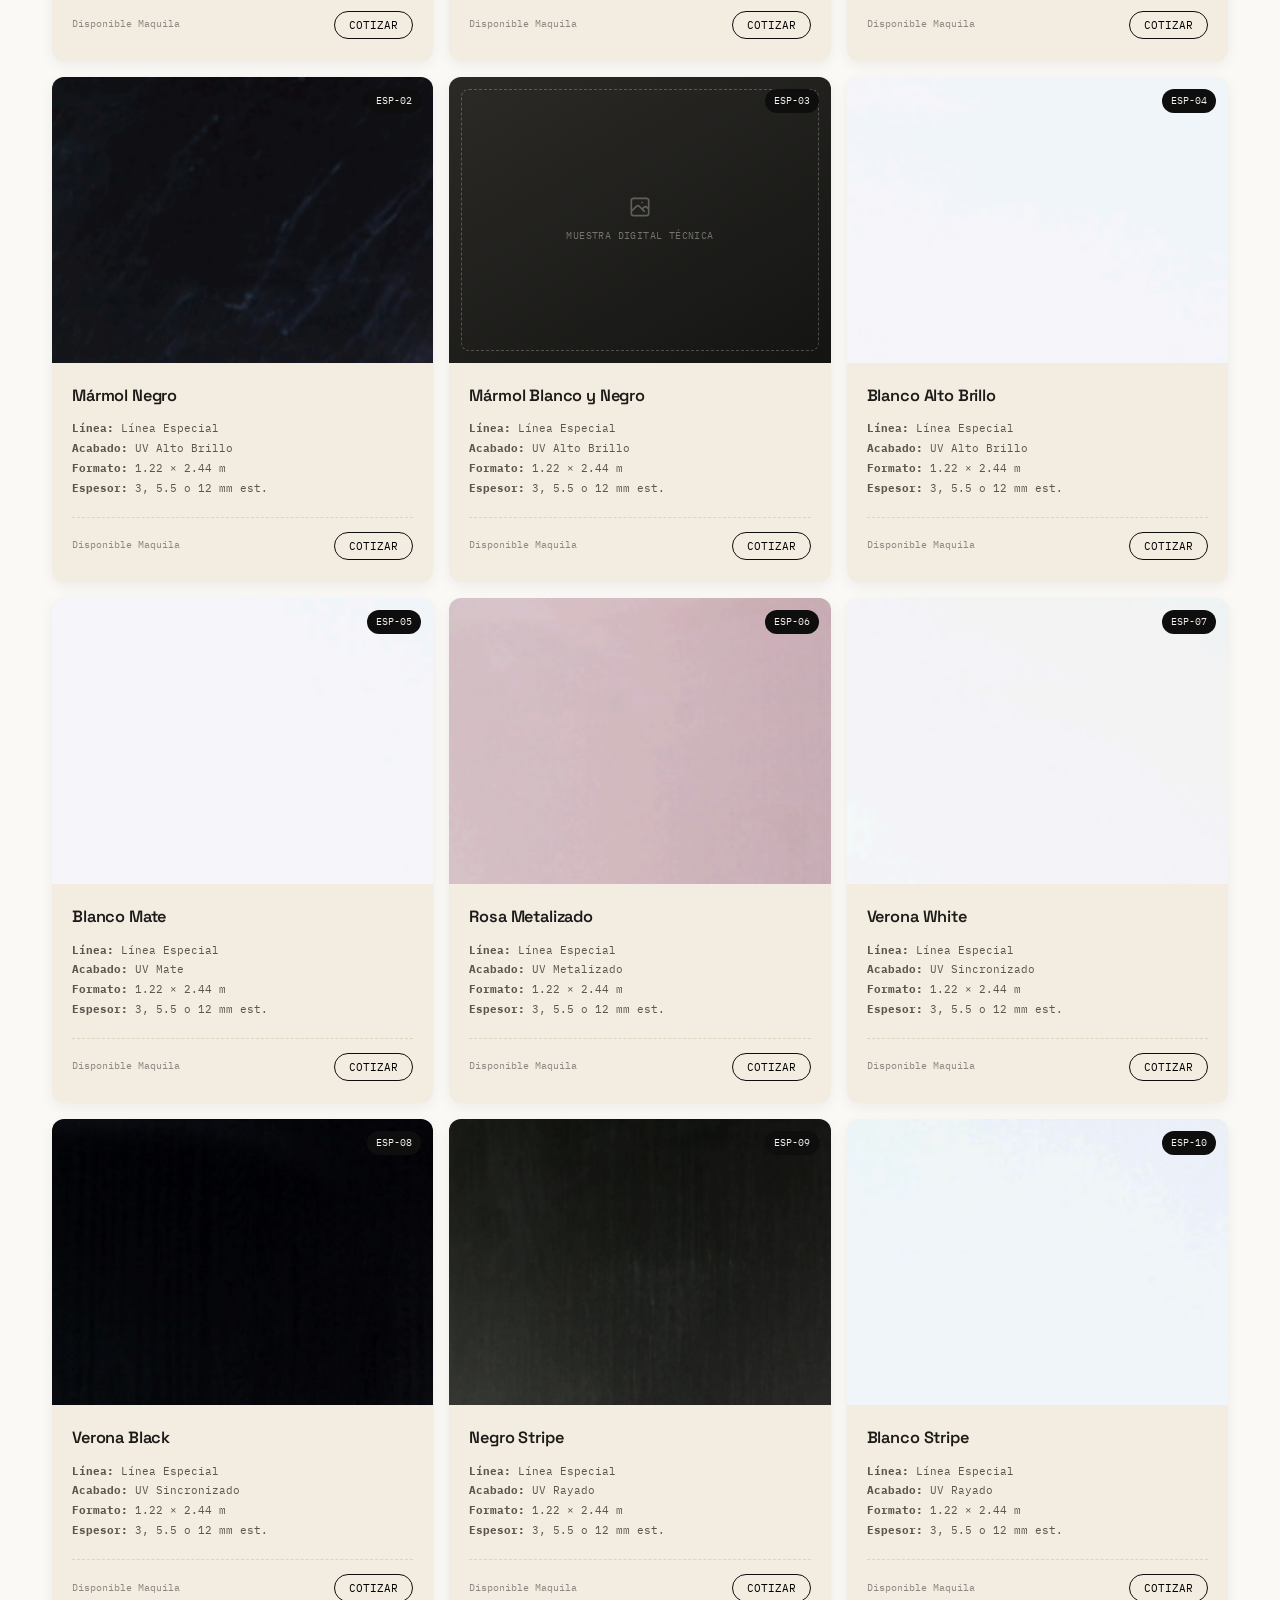
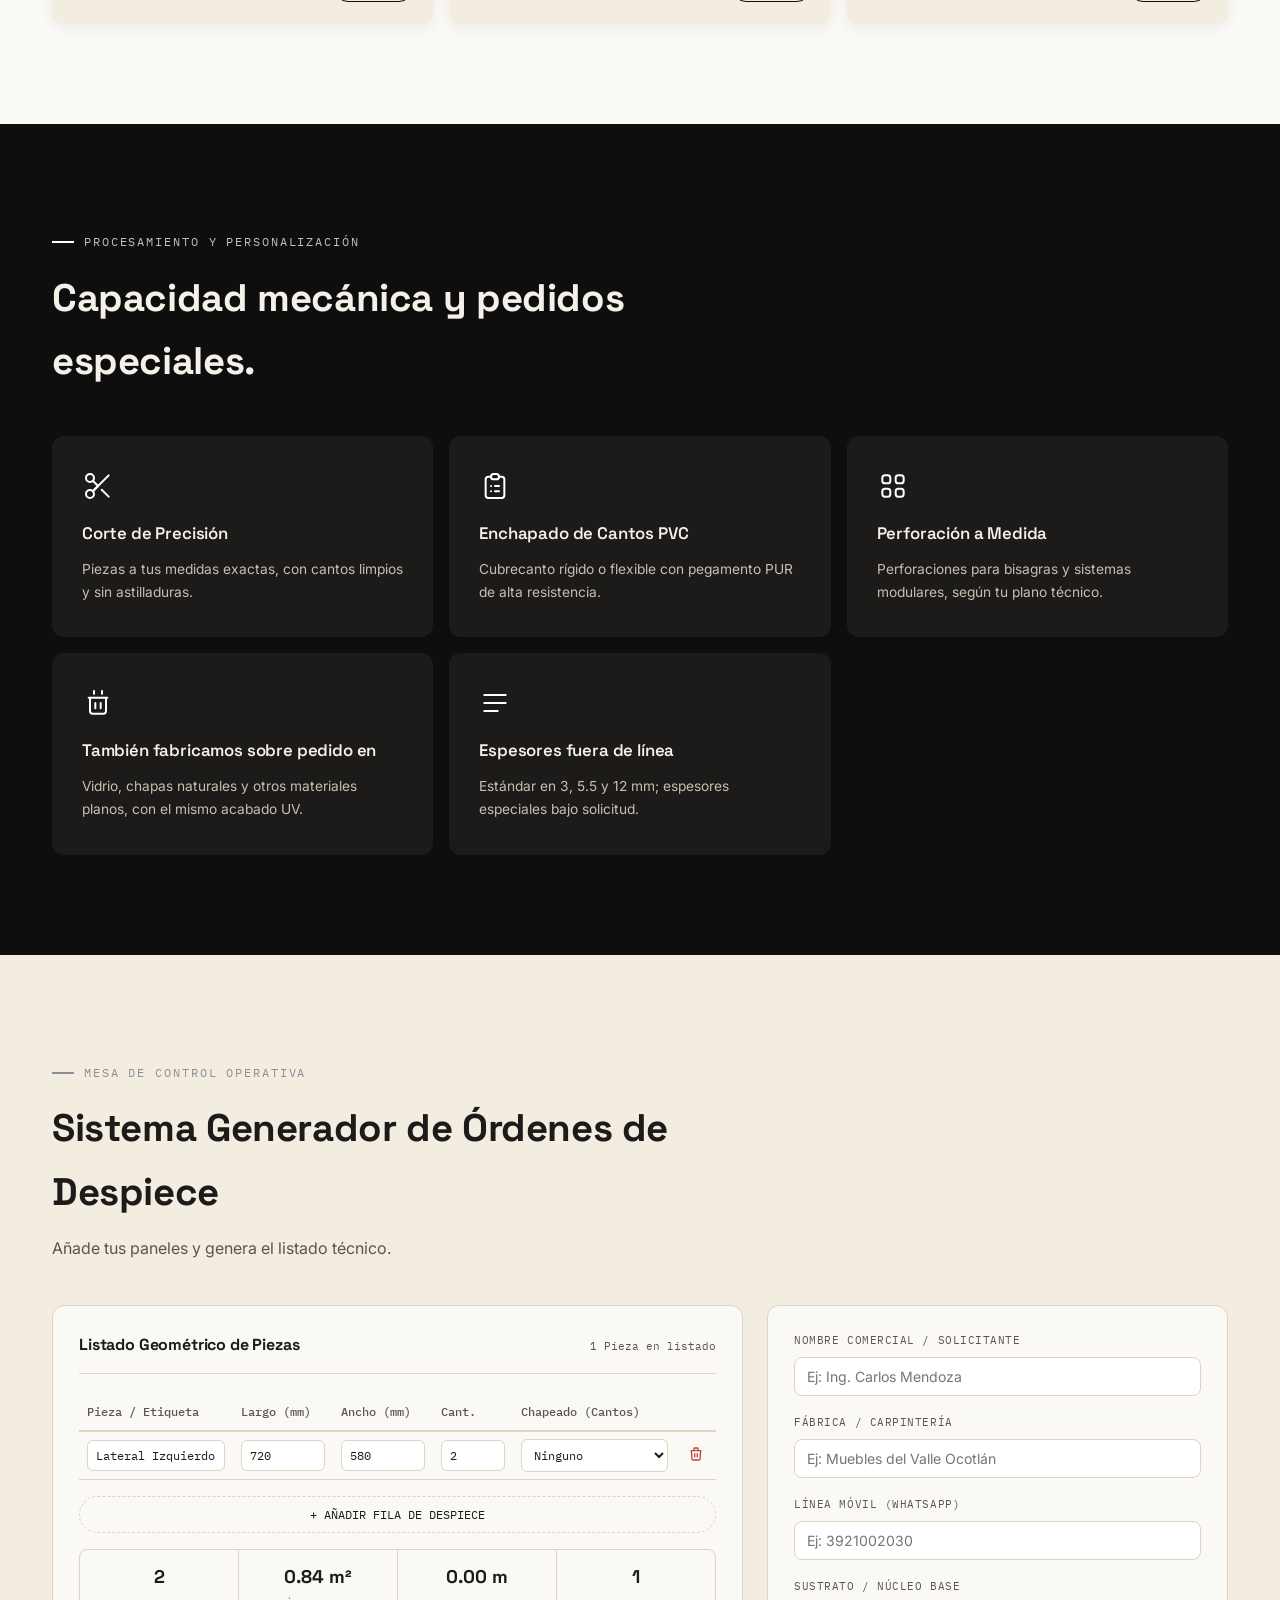
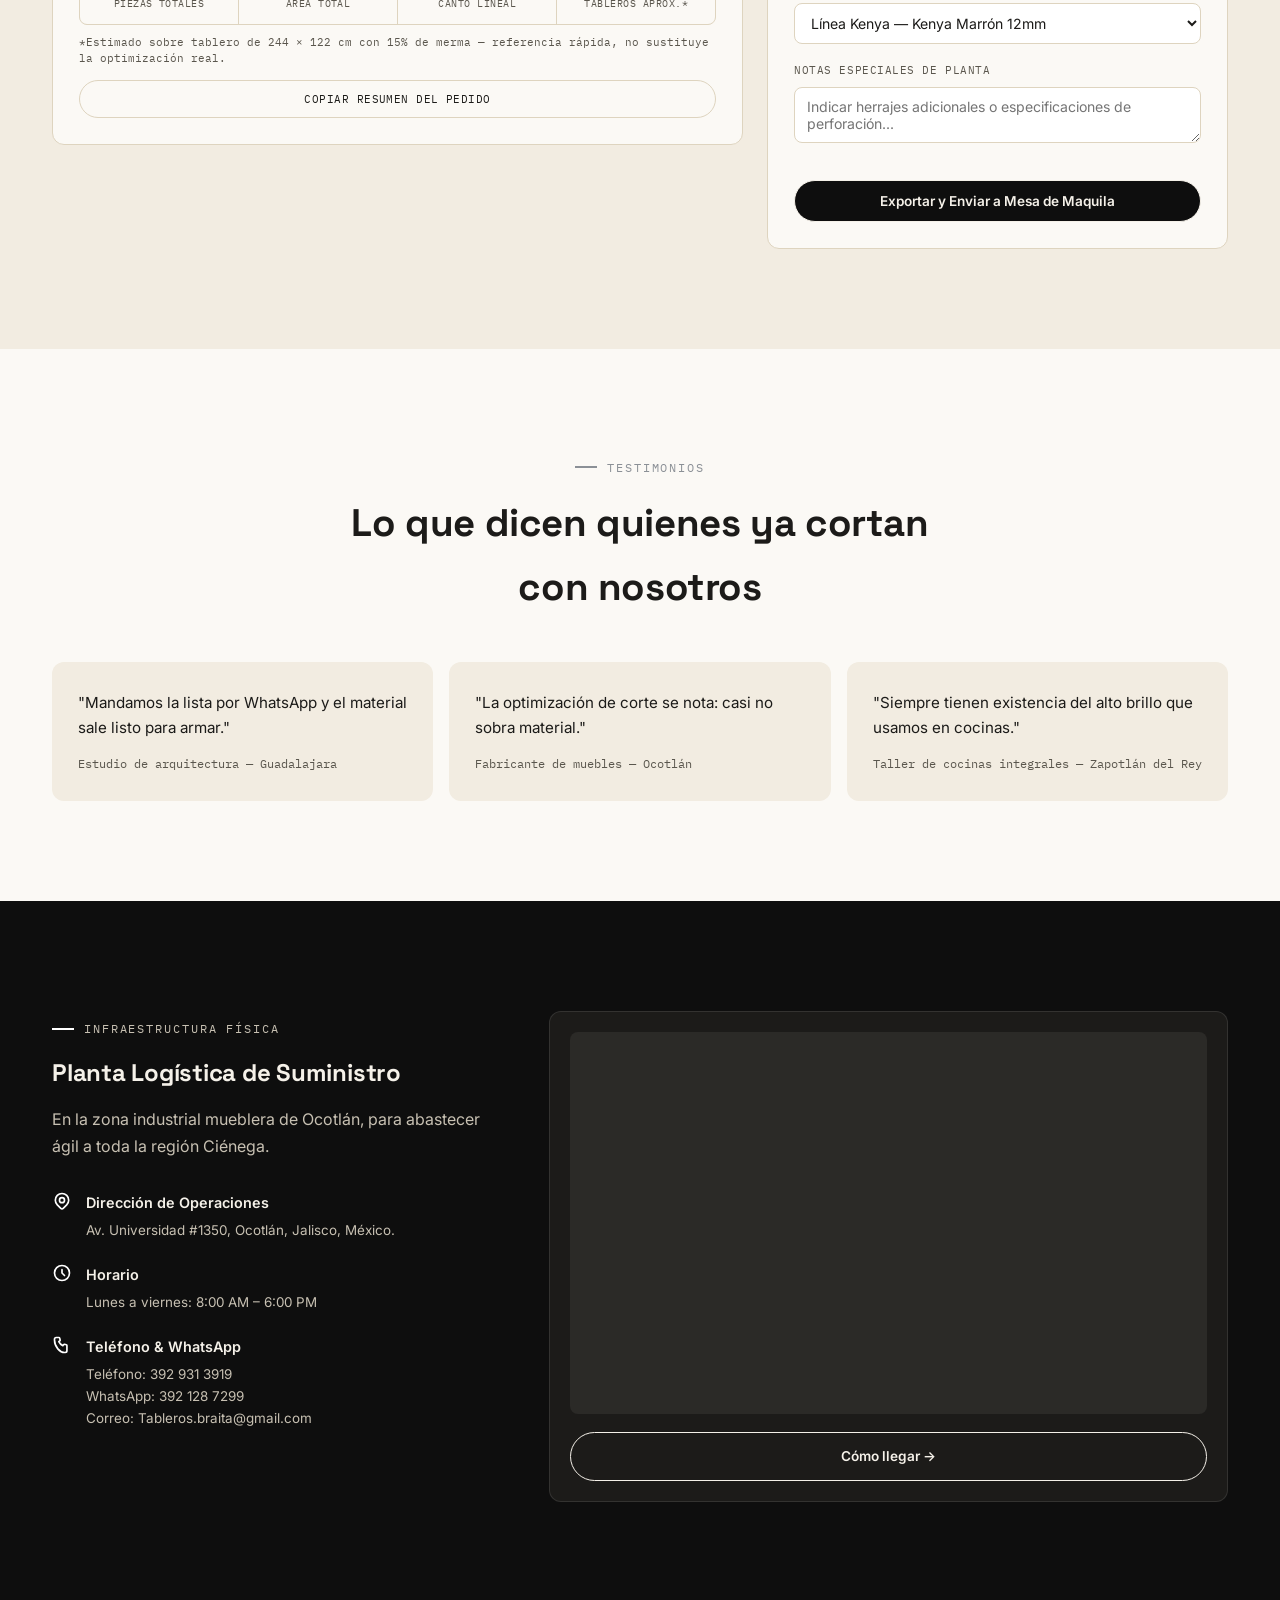
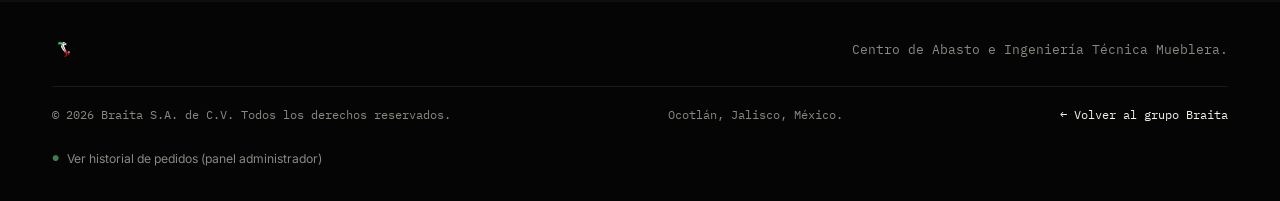
==== commit 9728686a: "Add files via upload" ====
--- a/braita-innovacion.html
+++ b/braita-innovacion.html
@@ -64,9 +64,9 @@
 
   /* ---------- BARRA GRUPO BRAITA ---------- */
   .group-switcher{ background:#000; padding:10px 0; }
-  .group-switcher .gs-wrap{ max-width:1240px; margin:0 auto; padding:0 32px; display:flex; align-items:center; gap:22px; flex-wrap:wrap; font-family:var(--font-mono); font-size:11.5px; }
+  .group-switcher .gs-wrap{ max-width:1240px; margin:0 auto; padding:0 32px; display:flex; align-items:center; gap:22px; flex-wrap:wrap; font-family:var(--font-display); font-size:13px; font-weight:500; letter-spacing:.01em; }
   @media (max-width:640px){ .group-switcher .gs-wrap{ padding:0 20px; gap:14px; } }
-  .group-switcher .gs-label{ text-transform:uppercase; letter-spacing:.08em; color:#6B6E68; }
+  .group-switcher .gs-label{ font-weight:700; letter-spacing:.02em; color:#8a8a82; }
   .group-switcher a{ display:inline-flex; align-items:center; gap:7px; color:#ABAAA1; padding:3px 0; border-bottom:2px solid transparent; transition:color .2s ease; }
   .group-switcher a .gs-dot{ width:7px; height:7px; border-radius:50%; flex-shrink:0; }
   .group-switcher a:hover{ color:#F5F5F2; }
@@ -116,6 +116,12 @@
   .hero h1 span{ color:var(--accent-dark); }
   .hero p.lead{ margin-top:20px; max-width:56ch; font-size:1.03rem; color:var(--text-light-muted); }
   .hero-buttons{ display:flex; gap:14px; flex-wrap:wrap; margin-top:30px; }
+  .hero-brands{ margin-top:38px; position:relative; z-index:1; }
+  .hero-brands .label{ font-family:var(--font-mono); font-size:.68rem; letter-spacing:.08em; text-transform:uppercase; color:var(--text-light-muted); margin-bottom:12px; display:block; }
+  .hero-brands .row{ display:flex; gap:10px; flex-wrap:wrap; }
+  .hero-brand-pill{ display:inline-flex; align-items:center; gap:8px; padding:9px 16px; border-radius:999px; border:1.5px solid rgba(245,241,233,.18); font-family:var(--font-display); font-size:.82rem; font-weight:600; color:var(--text-light); transition:border-color .25s var(--ease), transform .25s var(--ease), background .25s var(--ease); }
+  .hero-brand-pill .dot{ width:8px; height:8px; border-radius:50%; flex:none; }
+  .hero-brand-pill:hover{ transform:translateY(-2px); background:rgba(245,241,233,.07); }
 
   .hero-bg-image{ position:absolute; inset:0; z-index:0; overflow:hidden; pointer-events:none; }
   .hero-bg-image img{ width:100%; height:100%; object-fit:cover; opacity:0; transition:opacity .6s ease; }
@@ -361,6 +367,16 @@
       <div class="hero-buttons">
         <a href="#" id="waHero" class="btn btn-dark" target="_blank">Cotizar por WhatsApp</a>
         <a href="#catalogo" class="btn btn-outline">Ver catálogo</a>
+      </div>
+      <div class="hero-brands">
+        <span class="label">Otras marcas del grupo</span>
+        <div class="row">
+          <a href="index.html" class="hero-brand-pill" style="border-color:rgba(201,151,75,.55); color:#E4C68C;">← Braita Group</a>
+          <a href="braita-select.html" class="hero-brand-pill" style="border-color:rgba(201,151,75,.4);"><span class="dot" style="background:#C9974B"></span>Select</a>
+          <a href="braita-sinc.html" class="hero-brand-pill" style="border-color:rgba(95,154,90,.4);"><span class="dot" style="background:#5F9A5A"></span>Sync</a>
+          <a href="braita-maquinaria.html" class="hero-brand-pill" style="border-color:rgba(201,86,74,.4);"><span class="dot" style="background:#C9564A"></span>Machinery</a>
+          <a href="braita-tuv.html" class="hero-brand-pill" style="border-color:rgba(154,161,168,.4);"><span class="dot" style="background:#9AA1A8"></span>TUV</a>
+        </div>
       </div>
     </div>
 
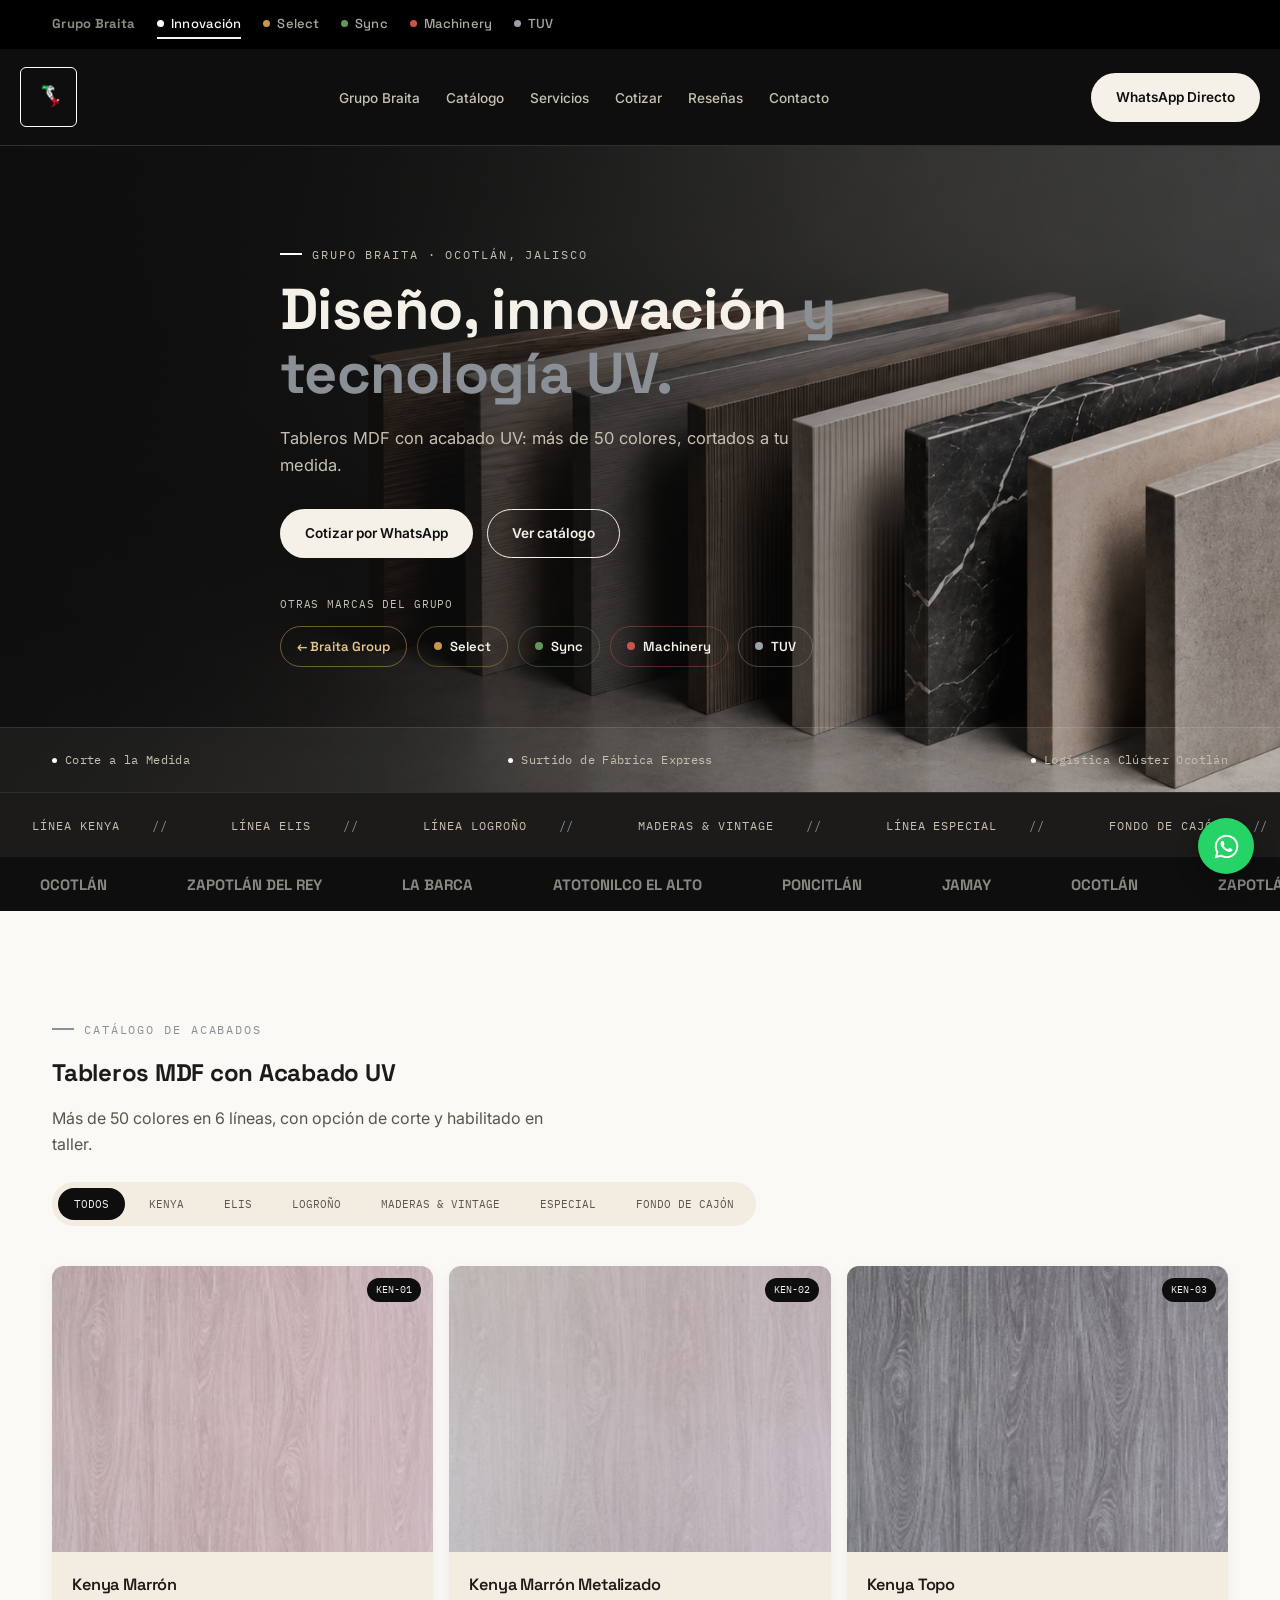
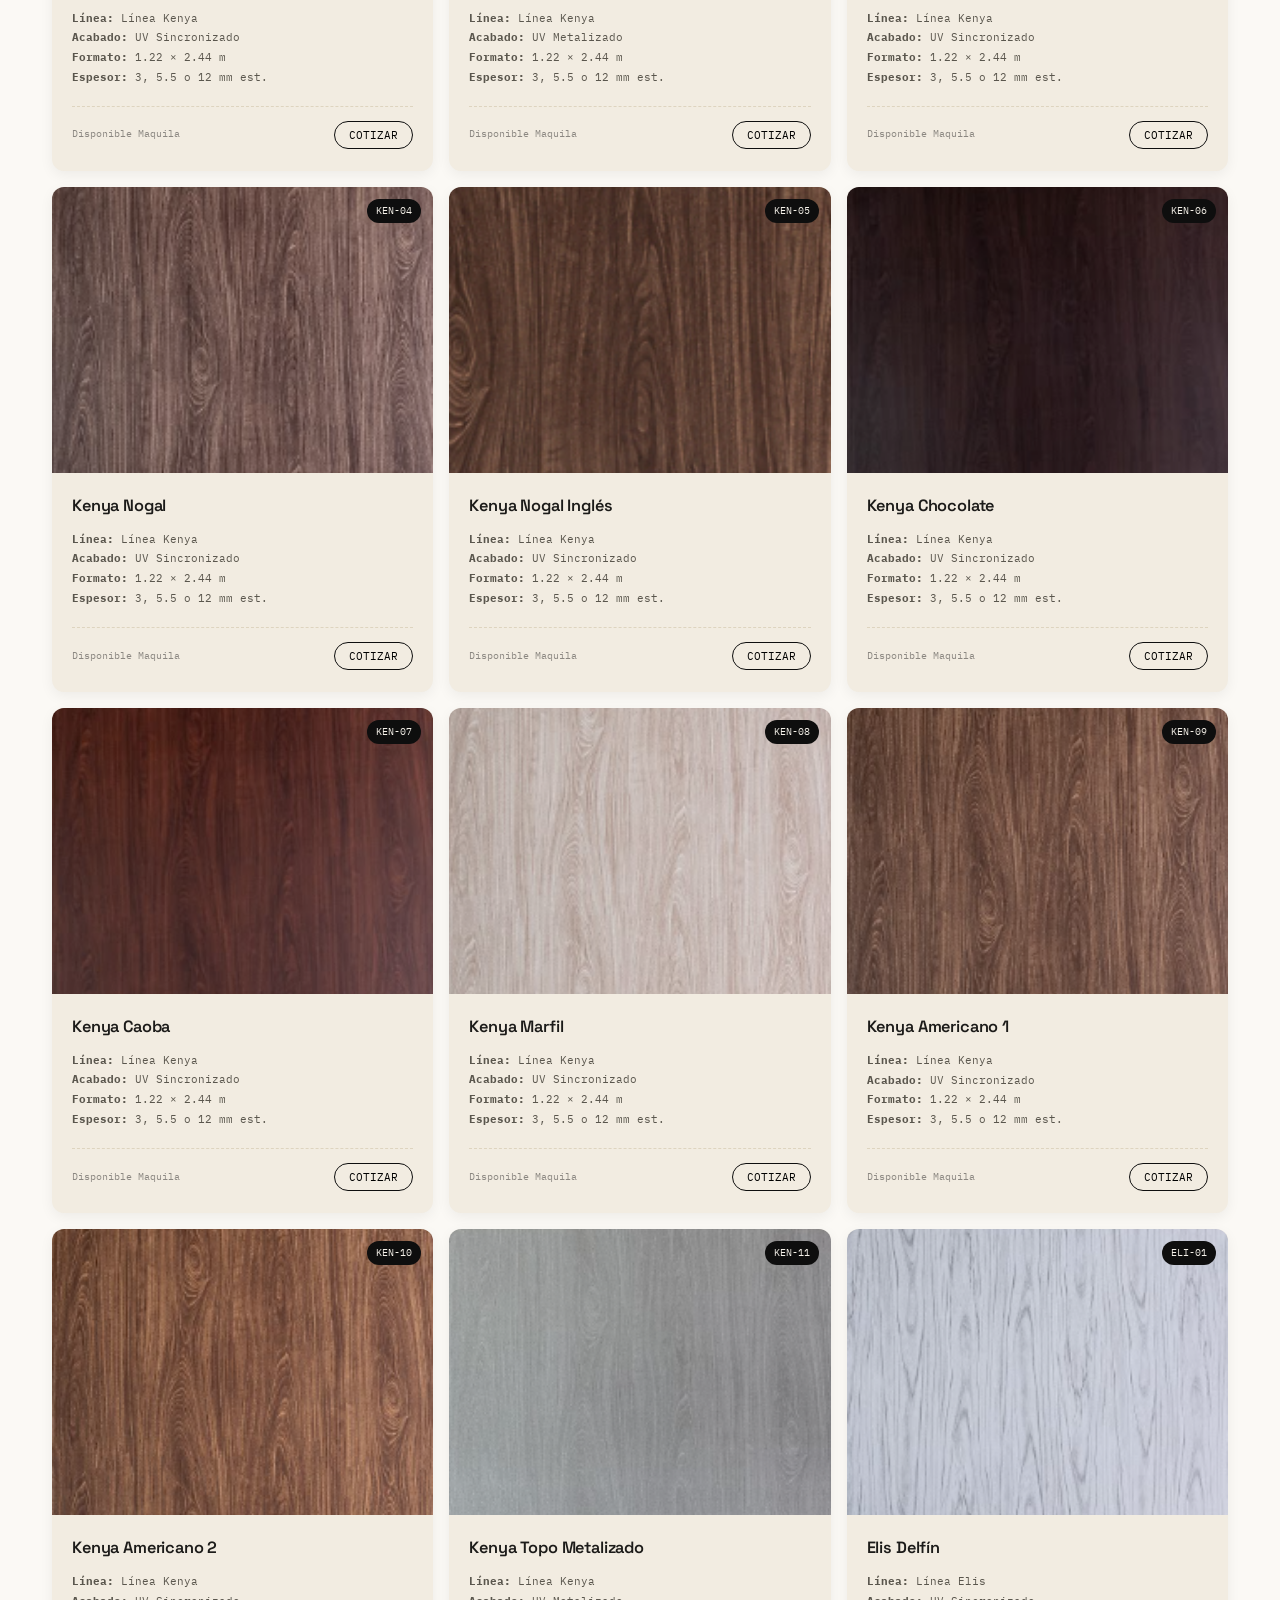
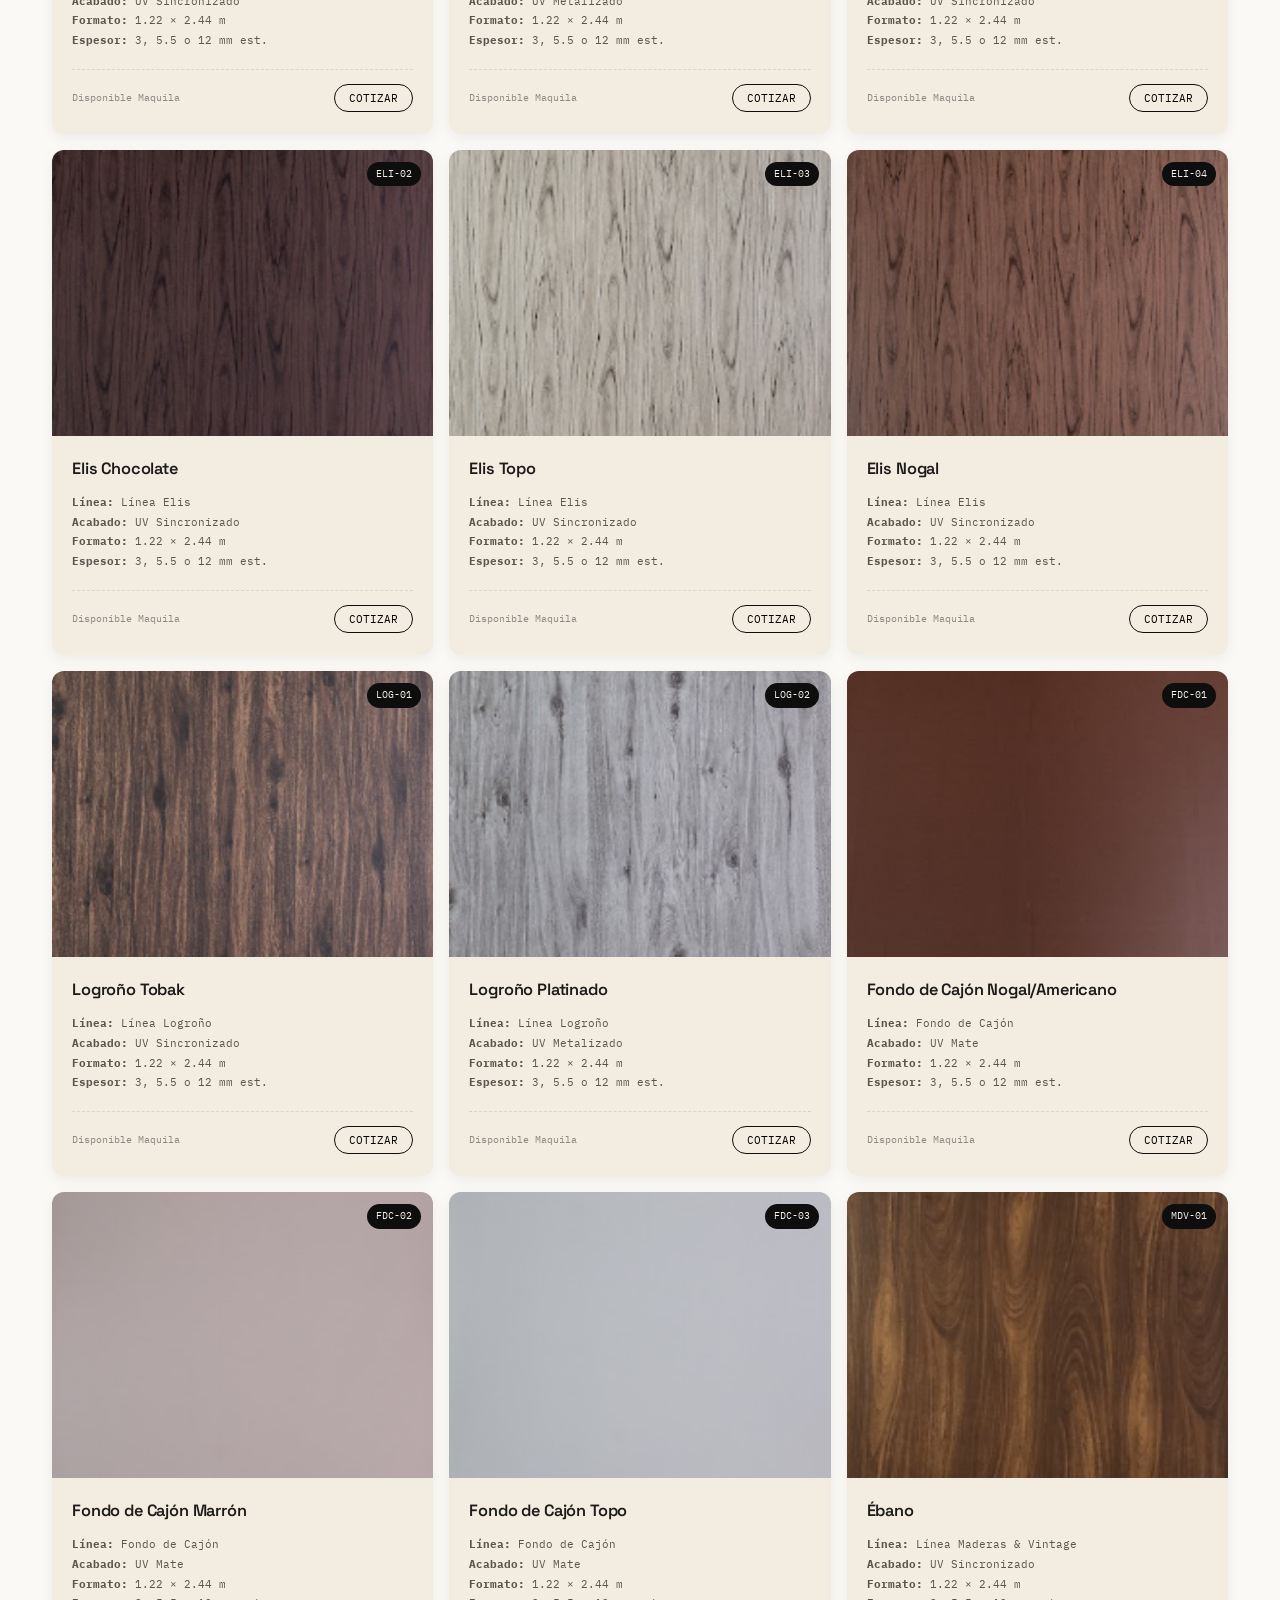
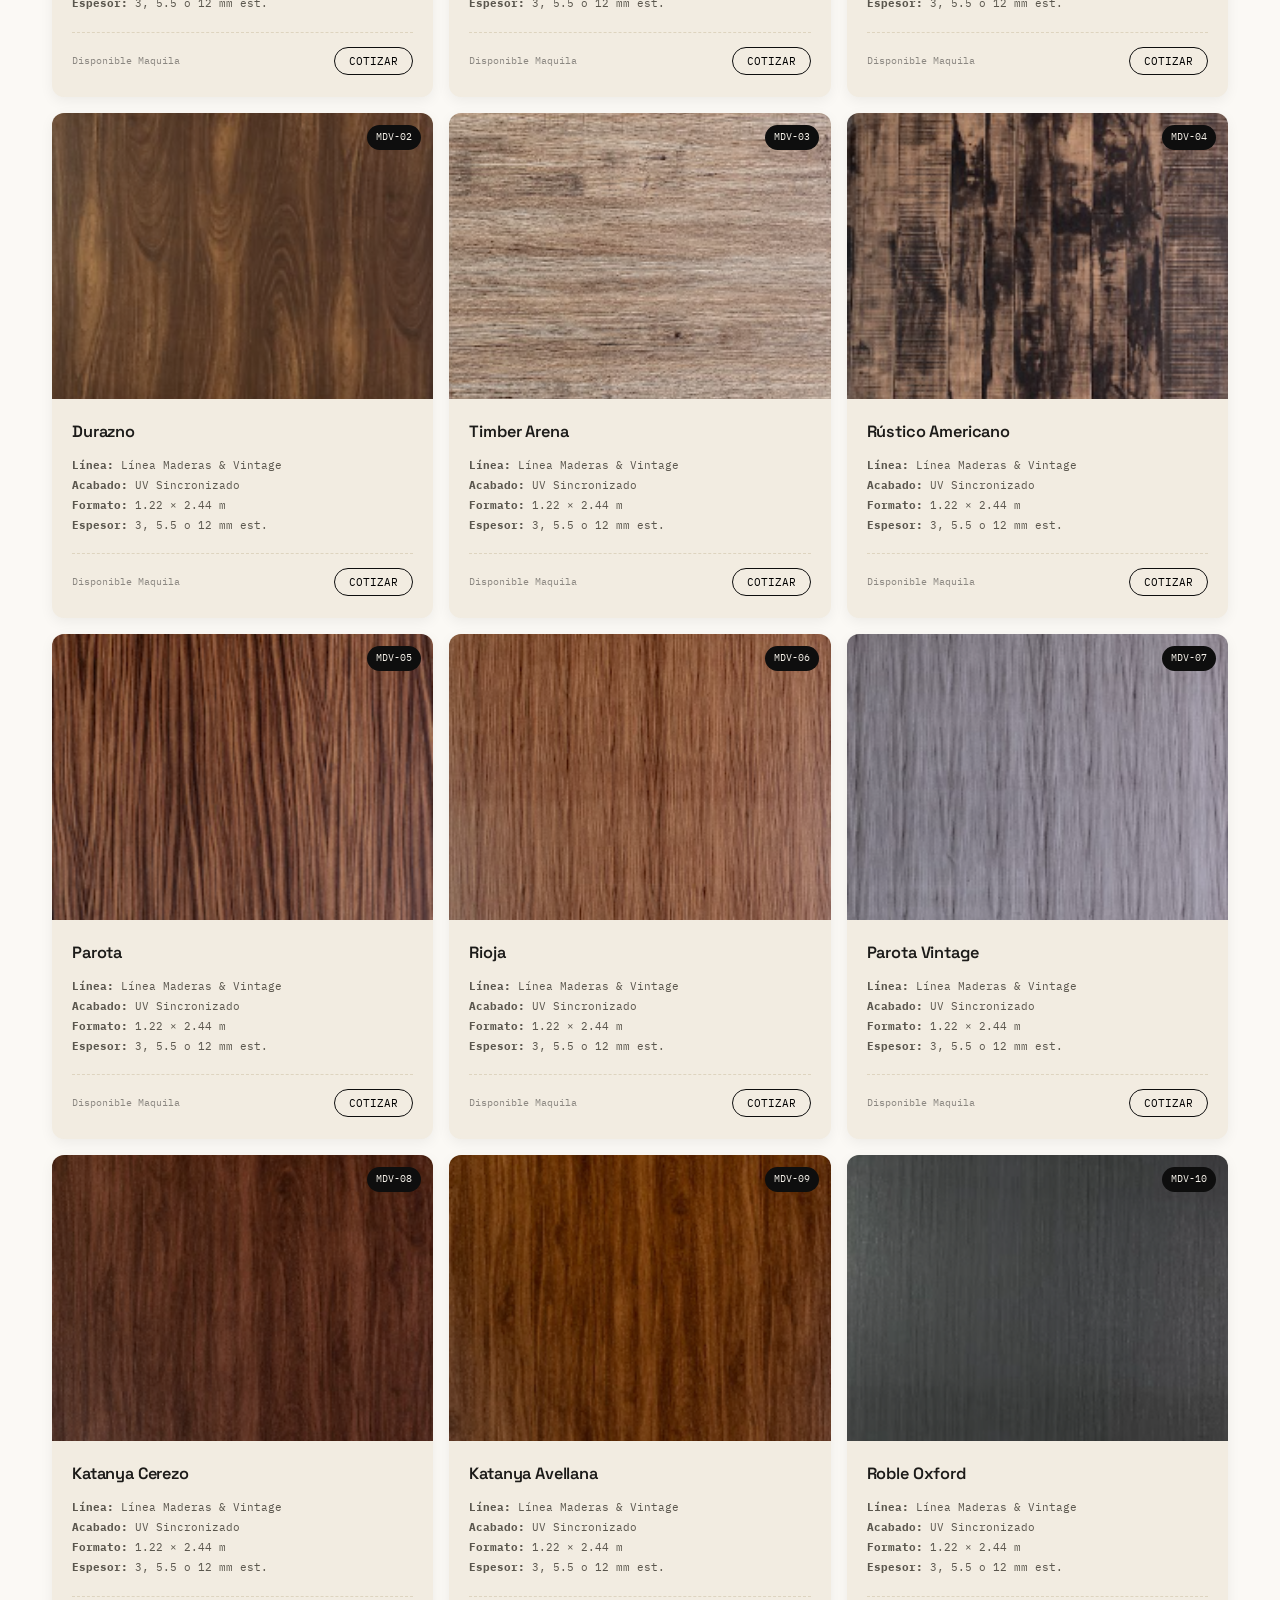
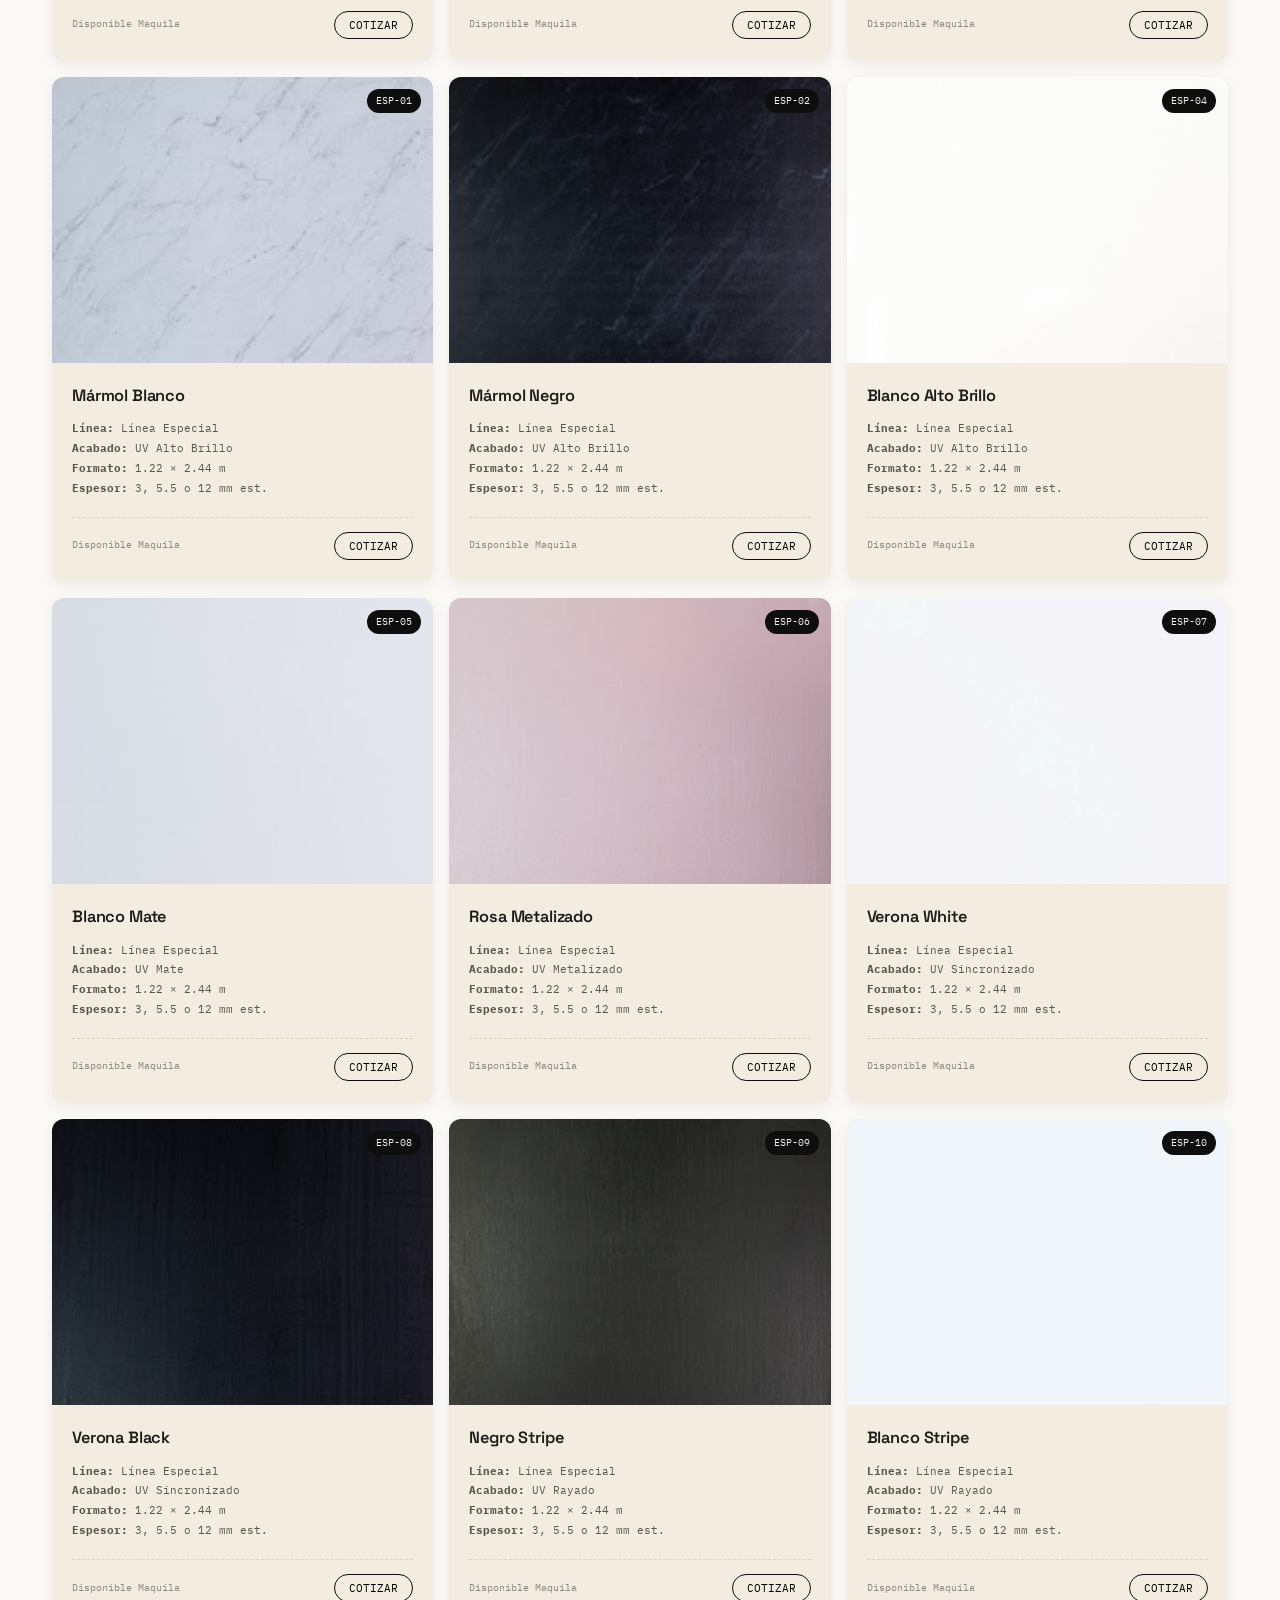
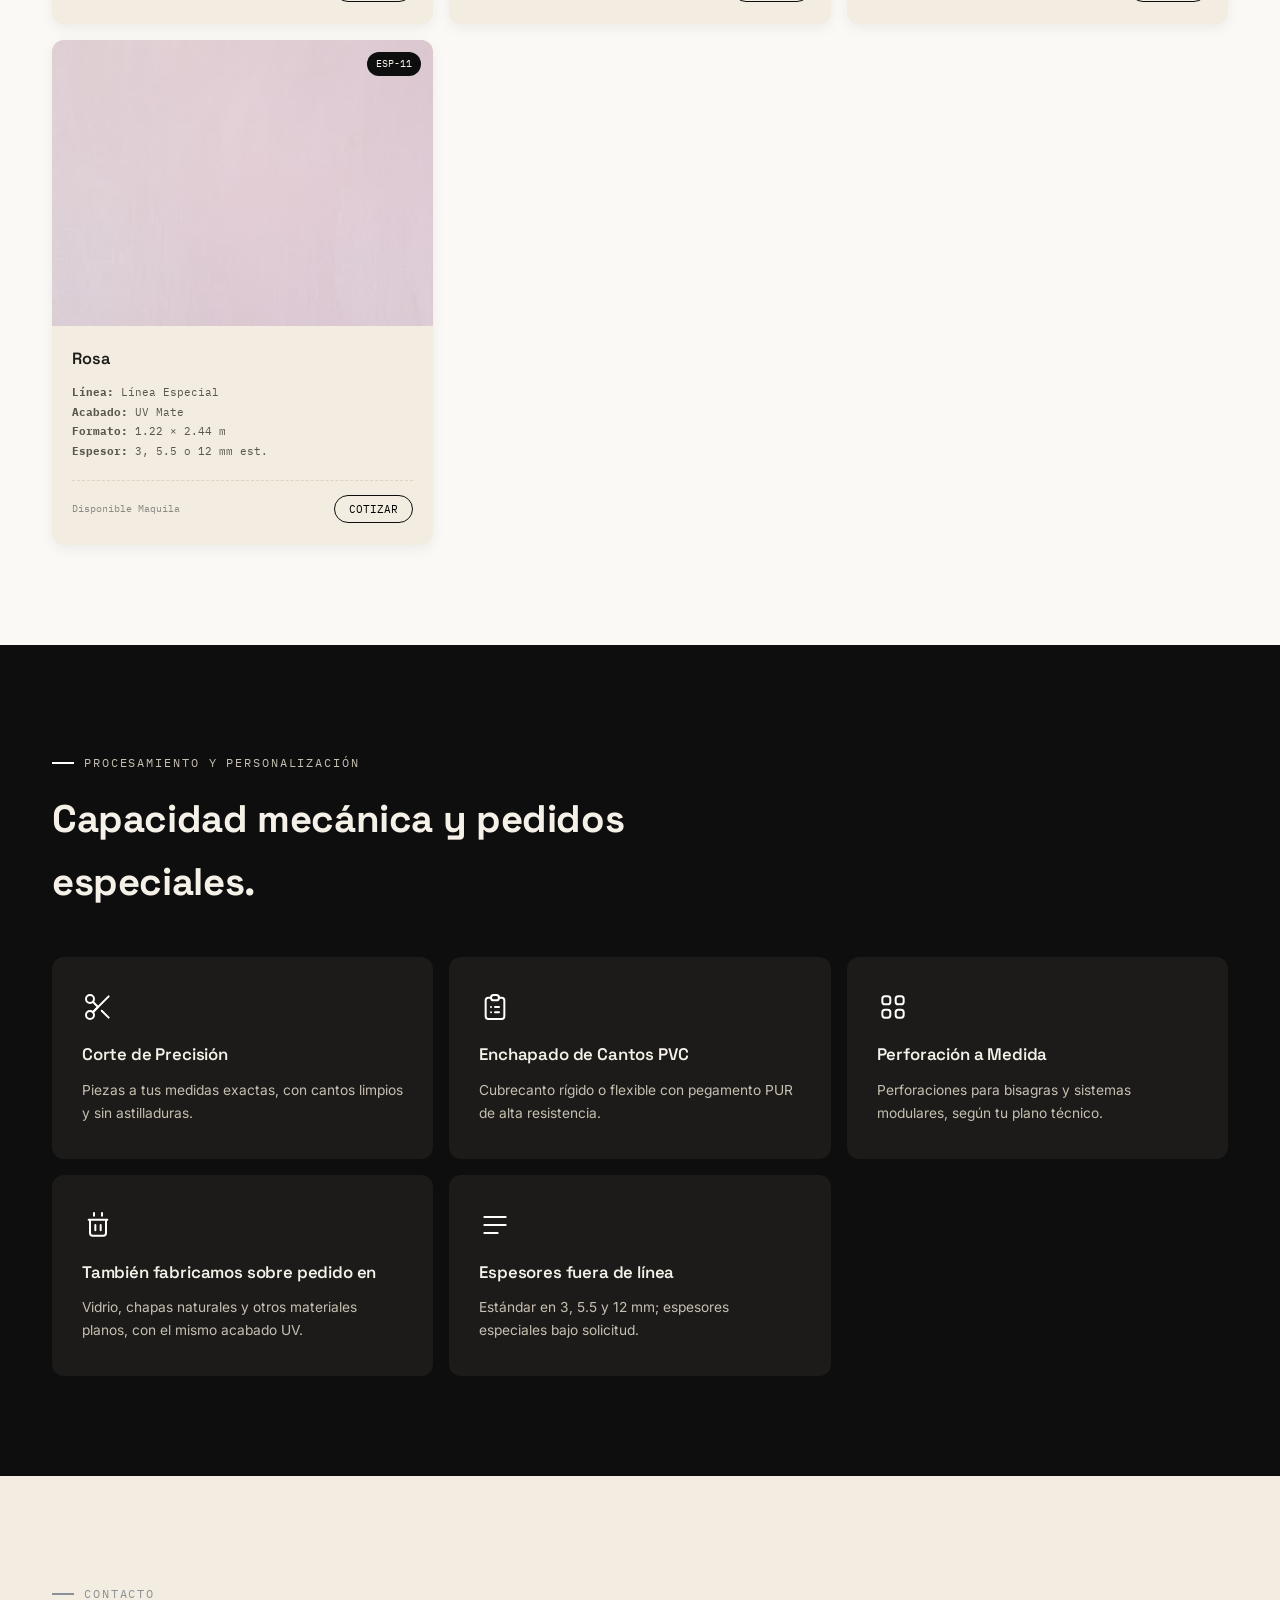
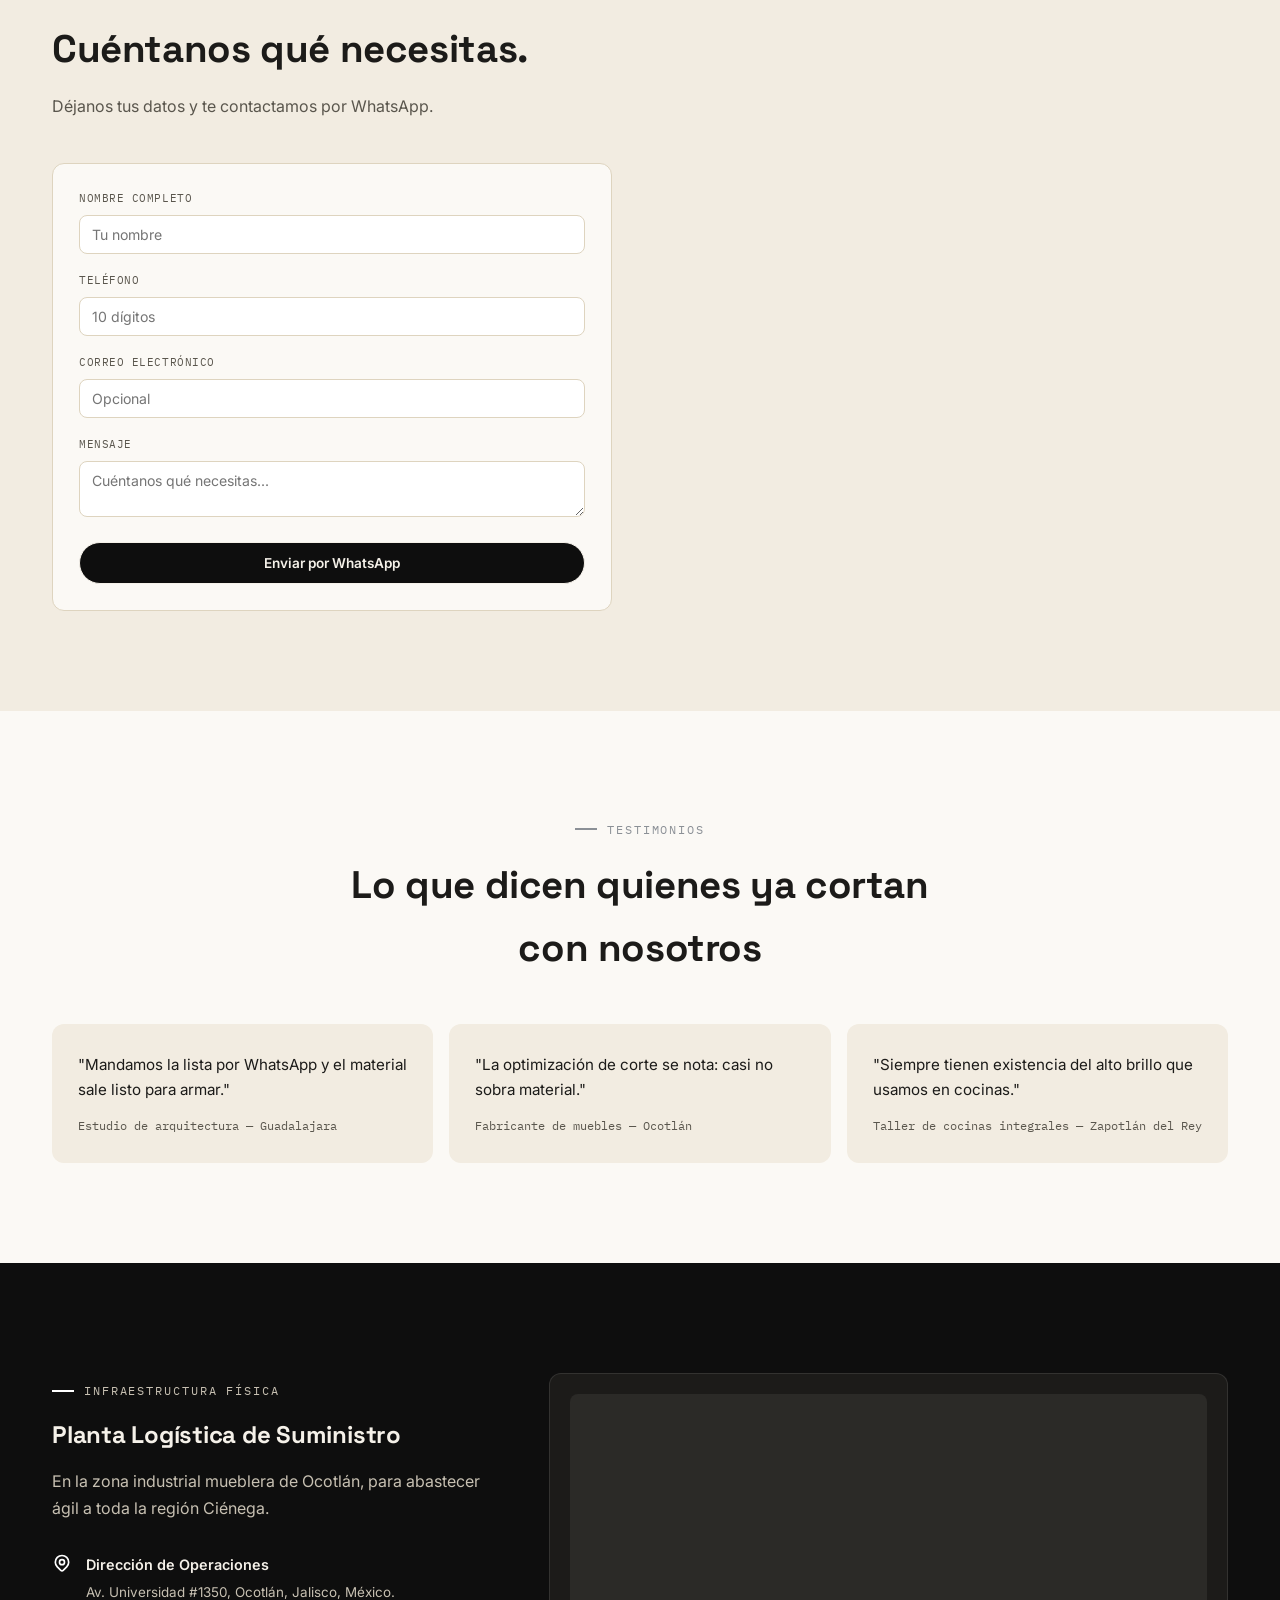
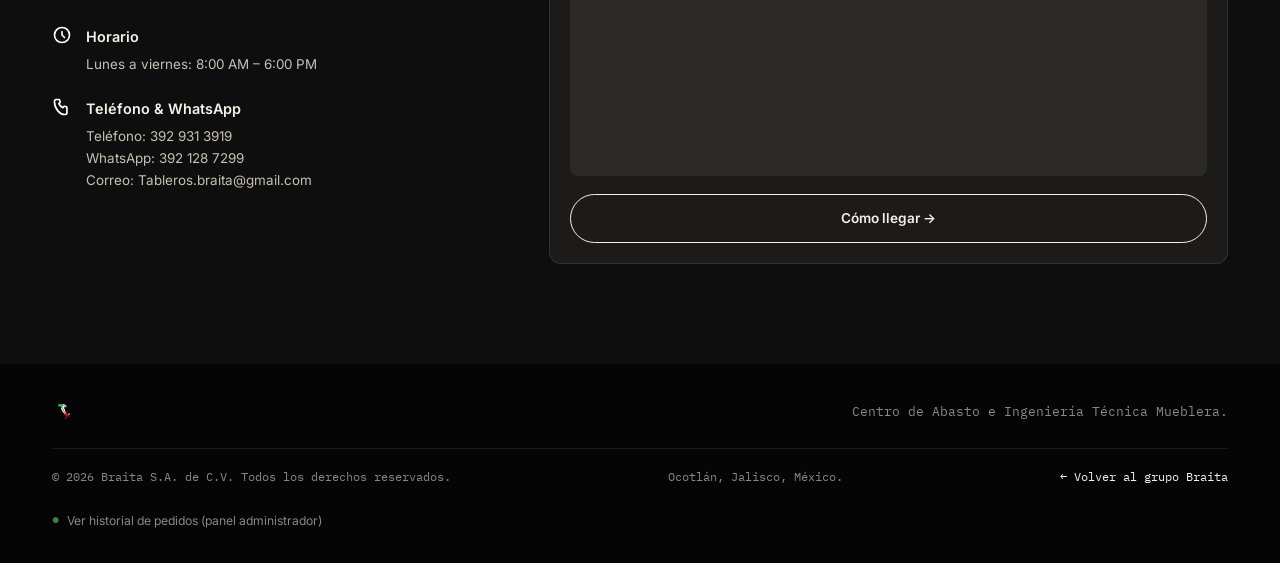
==== commit 6457ea44: "Add files via upload" ====
--- a/braita-innovacion.html
+++ b/braita-innovacion.html
@@ -2,7 +2,7 @@
 <!--
   ================================================================
   BRAITA INNOVACIÓN — reskin al sistema de diseño "página prueba"
-  (rediseño de julio 2026). El JS (catálogo de 39 productos, Mesa
+  (rediseño de julio 2026). El JS (catálogo de 40 productos, Mesa
   de Control, panel de administrador, Supabase) NO se tocó — solo
   CSS y estructura de envoltura. Se movieron "Proceso" y "Para
   quién trabajamos" al hub (index.html) y se fusionó Servicios +
@@ -187,35 +187,13 @@
   .srv-node h4{ font-size:1.05rem; margin-bottom:10px; font-weight:600; color:var(--text-light); }
   .srv-node p{ font-size:.86rem; color:var(--text-light-muted); }
 
-  /* ---------- MESA DE CONTROL ---------- */
-  .mesa-control-section{ background:var(--cream); color:var(--text-primary); }
-  .mesa-control-section .sec-head h2{ color:var(--text-primary); }
-  .mesa-layout{ display:grid; grid-template-columns:1.2fr .8fr; gap:24px; margin-top:10px; align-items:start; }
-  @media (max-width:1024px){ .mesa-layout{ grid-template-columns:1fr; } }
-  .blueprint-panel, .control-form{ min-width:0; background:var(--paper); border:1px solid var(--line); border-radius:12px; padding:26px; }
-  .panel-header{ display:flex; justify-content:space-between; align-items:center; flex-wrap:wrap; gap:8px; border-bottom:1px solid var(--line); padding-bottom:14px; margin-bottom:20px; }
-  .panel-header h3{ font-size:1rem; }
-  .table-responsive{ width:100%; overflow-x:auto; -webkit-overflow-scrolling:touch; }
-  .despiece-table{ width:100%; min-width:540px; border-collapse:collapse; font-family:var(--font-mono); font-size:12px; text-align:left; margin-bottom:16px; }
-  .despiece-table th{ color:var(--text-secondary); padding:8px; font-weight:500; border-bottom:2px solid var(--line); }
-  .despiece-table td{ padding:7px 8px; border-bottom:1px solid var(--line); vertical-align:middle; }
-  .despiece-table input, .despiece-table select{ width:100%; background:#fff; border:1px solid var(--line); border-radius:6px; color:var(--text-primary); padding:7px 8px; font-family:var(--font-mono); font-size:12px; }
-  .despiece-table input:focus, .despiece-table select:focus{ outline:none; border-color:var(--accent-dark); }
-  .btn-remove-row{ background:transparent; border:none; color:#B4483C; cursor:pointer; padding:4px; display:inline-flex; align-items:center; }
-  .btn-add-row{ background:transparent; border:1.5px dashed var(--line); border-radius:999px; color:var(--text-primary); font-family:var(--font-mono); font-size:12px; padding:10px 16px; cursor:pointer; width:100%; text-transform:uppercase; transition:all .2s ease; }
-  .btn-add-row:hover{ border-color:var(--text-primary); }
+  /* ---------- CONTACTO RÁPIDO ---------- */
+  .control-form{ min-width:0; max-width:560px; background:var(--paper); border:1px solid var(--line); border-radius:12px; padding:26px; }
   .form-group{ margin-bottom:18px; }
   .form-group label{ display:block; font-family:var(--font-mono); font-size:.68rem; text-transform:uppercase; letter-spacing:.05em; margin-bottom:7px; color:var(--text-secondary); }
   .form-group input, .form-group select, .form-group textarea{ width:100%; background:#fff; border:1px solid var(--line); border-radius:8px; padding:10px 12px; color:var(--text-primary); font-family:var(--font-sans); font-size:.88rem; transition:border-color .2s ease; }
   .form-group input:focus, .form-group select:focus, .form-group textarea:focus{ outline:none; border-color:var(--accent-dark); box-shadow:0 0 0 3px rgba(139,144,150,.15); }
   .form-group select option{ background:#fff; color:var(--text-primary); }
-  .summary-strip{ display:grid; grid-template-columns:repeat(4,1fr); gap:1px; background:var(--line); border:1px solid var(--line); border-radius:8px; overflow:hidden; margin-top:16px; }
-  @media (max-width:620px){ .summary-strip{ grid-template-columns:repeat(2,1fr); } }
-  .summary-item{ background:var(--paper); padding:12px 10px; text-align:center; }
-  .summary-num{ display:block; font-family:var(--font-display); font-weight:700; font-size:1.15rem; color:var(--text-primary); }
-  .summary-label{ font-family:var(--font-mono); font-size:.6rem; letter-spacing:.05em; text-transform:uppercase; color:var(--text-secondary); margin-top:4px; display:block; }
-  .btn-copy-summary{ width:100%; margin-top:14px; background:transparent; border:1.5px solid var(--line); border-radius:999px; color:var(--text-primary); font-family:var(--font-mono); font-size:.7rem; letter-spacing:.04em; text-transform:uppercase; padding:11px; cursor:pointer; transition:all .2s ease; }
-  .btn-copy-summary:hover{ border-color:var(--text-primary); }
 
   #toast-container{ position:fixed; bottom:32px; left:32px; right:32px; z-index:1000; display:flex; flex-direction:column; align-items:flex-start; gap:12px; }
   @media (max-width:480px){ #toast-container{ left:16px; right:16px; bottom:16px; } }
@@ -255,6 +233,15 @@
   .wa-float{ position:fixed; right:26px; bottom:26px; z-index:80; width:56px; height:56px; border-radius:50%; background:#25D366; display:flex; align-items:center; justify-content:center; box-shadow:0 8px 22px rgba(0,0,0,.28); transition:transform .3s var(--ease); }
   .wa-float:hover{ transform:scale(1.08); }
   .wa-float svg{ width:27px; height:27px; }
+
+  /* ---------- LIGHTBOX ---------- */
+  .prod-media{ cursor:zoom-in; }
+  .lightbox{ position:fixed; inset:0; z-index:9000; background:rgba(5,5,5,.94); display:none; align-items:center; justify-content:center; padding:40px; cursor:zoom-out; }
+  .lightbox.open{ display:flex; }
+  .lightbox img{ max-width:100%; max-height:100%; object-fit:contain; border-radius:6px; box-shadow:0 30px 80px rgba(0,0,0,.5); cursor:default; }
+  .lightbox-close{ position:fixed; top:20px; right:24px; width:44px; height:44px; border-radius:50%; background:rgba(255,255,255,.1); border:1px solid rgba(255,255,255,.25); color:#fff; font-size:26px; line-height:1; cursor:pointer; display:flex; align-items:center; justify-content:center; z-index:9001; }
+  .lightbox-close:hover{ background:rgba(255,255,255,.2); }
+  @media (max-width:640px){ .lightbox{ padding:20px; } }
 
   #scroll-progress{ position:fixed; top:0; left:0; height:3px; width:0%; background:linear-gradient(90deg, var(--accent-dark), var(--accent)); z-index:300; transition:width .1s linear; }
 
@@ -340,7 +327,7 @@
         <li><a href="index.html">Grupo Braita</a></li>
         <li><a href="#catalogo">Catálogo</a></li>
         <li><a href="#servicios">Servicios</a></li>
-        <li><a href="#mesa-control">Mesa de Despiece</a></li>
+        <li><a href="#contacto-rapido">Cotizar</a></li>
         <li><a href="#testimonios">Reseñas</a></li>
         <li><a href="#ubicacion">Contacto</a></li>
       </ul>
@@ -466,119 +453,38 @@
   </section>
 
   <!-- ============================================================
-       MESA DE CONTROL — sistema de generación de órdenes de
-       despiece (ver <script> al final: addNewRow/deleteRow/
-       calcSummary/processOrderToWhatsApp/guardarOrdenEnSupabase).
-       IDs y estructura de la tabla sin cambios.
+       CONTACTO RÁPIDO — reemplaza a la antigua Mesa de Control
+       (tabla de despiece + Supabase). Solo junta nombre/teléfono/
+       correo/mensaje y abre WhatsApp con el mensaje armado.
   ============================================================ -->
-  <section class="mesa-control-section" id="mesa-control">
+  <section id="contacto-rapido" style="background:var(--cream);">
     <div class="wrap">
       <div class="sec-head reveal">
-        <span class="eyebrow">Mesa de Control Operativa</span>
-        <h2>Sistema Generador de Órdenes de Despiece</h2>
-        <p>Añade tus paneles y genera el listado técnico.</p>
-      </div>
-
-      <div class="mesa-layout">
-        <div class="blueprint-panel reveal">
-          <div class="panel-header">
-            <h3>Listado Geométrico de Piezas</h3>
-            <span class="mono" style="font-size: 11px; color:var(--text-secondary);" id="row-counter">1 Pieza añadida</span>
-          </div>
-
-          <div class="table-responsive">
-            <table class="despiece-table" id="despiece-table">
-              <thead>
-                <tr>
-                  <th>Pieza / Etiqueta</th>
-                  <th style="width: 100px;">Largo (mm)</th>
-                  <th style="width: 100px;">Ancho (mm)</th>
-                  <th style="width: 80px;">Cant.</th>
-                  <th>Chapeado (Cantos)</th>
-                  <th style="width: 40px;"></th>
-                </tr>
-              </thead>
-              <tbody id="table-body-rows">
-                <tr>
-                  <td><input type="text" placeholder="Ej: Lateral Módulo" value="Lateral Izquierdo"></td>
-                  <td><input type="number" placeholder="0" value="720"></td>
-                  <td><input type="number" placeholder="0" value="580"></td>
-                  <td><input type="number" placeholder="1" value="2"></td>
-                  <td>
-                    <select>
-                      <option value="Ninguno">Ninguno</option>
-                      <option value="2 Largos">2 Largos</option>
-                      <option value="1 Largo 1 Ancho">1 Largo / 1 Ancho</option>
-                      <option value="Perimetral (4 lados)">Perimetral (4 lados)</option>
-                    </select>
-                  </td>
-                  <td>
-                    <button class="btn-remove-row" title="Eliminar fila" onclick="deleteRow(this)">
-                      <svg style="width:18px;height:18px" viewBox="0 0 24 24" fill="none" stroke="currentColor" stroke-width="2"><path d="M19 7l-.867 12.142A2 2 0 0116.138 21H7.862a2 2 0 01-1.995-1.858L5 7m5 4v6m4-6v6m1-10V4a1 1 0 00-1-1h-4a1 1 0 00-1 1v3M4 7h16"/></svg>
-                    </button>
-                  </td>
-                </tr>
-              </tbody>
-            </table>
-          </div>
-          <button class="btn-add-row" onclick="addNewRow()">+ Añadir Fila de Despiece</button>
-
-          <div class="summary-strip" id="summaryStrip">
-            <div class="summary-item">
-              <span class="summary-num" id="sumPiezas">0</span>
-              <span class="summary-label">Piezas totales</span>
-            </div>
-            <div class="summary-item">
-              <span class="summary-num" id="sumArea">0.00 m²</span>
-              <span class="summary-label">Área total</span>
-            </div>
-            <div class="summary-item">
-              <span class="summary-num" id="sumCanto">0.00 m</span>
-              <span class="summary-label">Canto lineal</span>
-            </div>
-            <div class="summary-item">
-              <span class="summary-num" id="sumTableros">0</span>
-              <span class="summary-label">Tableros aprox.*</span>
-            </div>
-          </div>
-          <p class="mono" style="font-size:10.5px; color:var(--text-secondary); margin-top:10px; line-height:1.5;">*Estimado sobre tablero de 244 × 122 cm con 15% de merma — referencia rápida, no sustituye la optimización real.</p>
-          <button class="btn-copy-summary" type="button" onclick="copiarResumen()">Copiar resumen del pedido</button>
-        </div>
-
-        <div class="control-form reveal">
-          <div class="form-group">
-            <label for="client-name">Nombre Comercial / Solicitante</label>
-            <input type="text" id="client-name" required placeholder="Ej: Ing. Carlos Mendoza">
-          </div>
-          <div class="form-group">
-            <label for="client-company">Fábrica / Carpintería</label>
-            <input type="text" id="client-company" placeholder="Ej: Muebles del Valle Ocotlán">
-          </div>
-          <div class="form-group">
-            <label for="client-phone">Línea Móvil (WhatsApp)</label>
-            <input type="tel" id="client-phone" required placeholder="Ej: 3921002030">
-          </div>
-          <div class="form-group">
-            <label for="master-material">Sustrato / Núcleo Base</label>
-            <select id="master-material">
-              <option value="Kenya Marrón 12mm">Línea Kenya — Kenya Marrón 12mm</option>
-              <option value="Elis Delfín 12mm">Línea Elis — Elis Delfín 12mm</option>
-              <option value="Logroño Tobak 12mm">Línea Logroño — Logroño Tobak 12mm</option>
-              <option value="Parota 12mm">Maderas &amp; Vintage — Parota 12mm</option>
-              <option value="Mármol Blanco y Negro 12mm">Línea Especial — Mármol Blanco y Negro 12mm</option>
-              <option value="Fondo de Cajón Topo 3mm">Fondo de Cajón — Topo 3mm</option>
-            </select>
-          </div>
-          <div class="form-group">
-            <label for="client-notes">Notas Especiales de Planta</label>
-            <textarea id="client-notes" placeholder="Indicar herrajes adicionales o especificaciones de perforación..."></textarea>
-          </div>
-
-          <button class="btn btn-brand" style="width: 100%; margin-top: 12px; justify-content:center;" onclick="processOrderToWhatsApp()">
-            Exportar y Enviar a Mesa de Maquila
-          </button>
-        </div>
-      </div>
+        <span class="eyebrow">Contacto</span>
+        <h2>Cuéntanos qué necesitas.</h2>
+        <p>Déjanos tus datos y te contactamos por WhatsApp.</p>
+      </div>
+      <form class="control-form reveal" id="quickContactForm" style="max-width:560px;">
+        <div class="form-group">
+          <label for="qc-name">Nombre completo</label>
+          <input type="text" id="qc-name" name="nombre" required placeholder="Tu nombre">
+        </div>
+        <div class="form-group">
+          <label for="qc-phone">Teléfono</label>
+          <input type="tel" id="qc-phone" name="telefono" required placeholder="10 dígitos">
+        </div>
+        <div class="form-group">
+          <label for="qc-email">Correo electrónico</label>
+          <input type="email" id="qc-email" name="correo" placeholder="Opcional">
+        </div>
+        <div class="form-group">
+          <label for="qc-message">Mensaje</label>
+          <textarea id="qc-message" name="mensaje" placeholder="Cuéntanos qué necesitas..."></textarea>
+        </div>
+        <button class="btn btn-brand" type="submit" style="width: 100%; justify-content:center;">
+          Enviar por WhatsApp
+        </button>
+      </form>
     </div>
   </section>
 
@@ -718,6 +624,11 @@
   <svg viewBox="0 0 448 512" fill="white"><path d="M380.9 97.1C339 55.1 283.2 32 223.9 32c-122.4 0-222 99.6-222 222 0 39.1 10.2 77.3 29.6 111L0 480l117.7-30.9c32.4 17.7 68.9 27 106.1 27h.1c122.3 0 224.1-99.6 224.1-222 0-59.3-25.2-115-67.1-157zm-157 341.6c-33.2 0-65.7-8.9-94-25.7l-6.7-4-69.8 18.3L72 359.2l-4.4-7c-18.5-29.4-28.2-63.3-28.2-98.2 0-101.7 82.8-184.5 184.6-184.5 49.3 0 95.6 19.2 130.4 54.1 34.8 34.9 56.2 81.2 56.1 130.5 0 101.8-84.9 184.6-186.6 184.6zm101.2-138.2c-5.5-2.8-32.8-16.2-37.9-18-5.1-1.9-8.8-2.8-12.5 2.8-3.7 5.6-14.3 18-17.6 21.8-3.2 3.7-6.5 4.2-12 1.4-32.6-16.3-54-29.1-75.5-66-5.7-9.8 5.7-9.1 16.3-30.3 1.8-3.7.9-6.9-.5-9.7-1.4-2.8-12.5-30.1-17.1-41.2-4.5-10.8-9.1-9.3-12.5-9.5-3.2-.2-6.9-.2-10.6-.2-3.7 0-9.7 1.4-14.8 6.9-5.1 5.6-19.4 19-19.4 46.3 0 27.3 19.9 53.7 22.6 57.4 2.8 3.7 39.1 59.7 94.8 83.8 35.2 15.2 49 16.5 66.6 13.9 10.7-1.6 32.8-13.4 37.4-26.4 4.6-13 4.6-24.1 3.2-26.4-1.3-2.5-5-3.9-10.5-6.6z"/></svg>
 </a>
 
+<div class="lightbox" id="lightbox">
+  <button class="lightbox-close" aria-label="Cerrar" type="button">&times;</button>
+  <img id="lightboxImg" src="" alt="">
+</div>
+
 <script src="https://cdn.jsdelivr.net/npm/@supabase/supabase-js@2"></script>
 <script>
   // Número real de WhatsApp de Braita (el anterior, 523921266110, era en
@@ -744,57 +655,64 @@
     }, 4000);
   }
 
-  // CATÁLOGO REAL — 39 productos, 6 líneas (Kenya/Elis/Logroño/Fondo de
+  // CATÁLOGO REAL — 40 productos, 6 líneas (Kenya/Elis/Logroño/Fondo de
   // Cajón/Maderas & Vintage/Especial). Fuente: PDF "Catálogo Braita" del
-  // cliente (2026). Cada producto usa el patrón imagen+onerror del resto
-  // del sitio: en cuanto suban la foto real con el nombre exacto, aparece
-  // sola, sin tocar código.
+  // cliente (2026).
+  // NOMBRES DE FOTO: ya NO son imagenNN.png — cada producto usa su propio
+  // nombre como archivo (ver "${prod.name}.png" en renderCatalogGrid más
+  // abajo), por ejemplo "Kenya Marrón.png" o "Kenya Nogal Inglés.png". En
+  // cuanto subas la foto real con el nombre EXACTO del producto (tal cual
+  // aparece en "name" abajo) + .png, aparece sola, sin tocar código. El
+  // único caso especial es "Fondo de Cajón Nogal/Americano": la "/" no es
+  // válida en un nombre de archivo, así que su foto va como
+  // "Fondo de Cajón Nogal-Americano.png" (con guion en vez de diagonal).
   const DATABASE_PRODUCTS = [
     // Línea Kenya
-    { id: 'KEN-01', name: 'Kenya Marrón', category: 'kenya', acabado: 'UV Sincronizado', image: 'imagen29.png' },
-    { id: 'KEN-02', name: 'Kenya Marrón Metalizado', category: 'kenya', acabado: 'UV Metalizado', image: 'imagen30.png' },
-    { id: 'KEN-03', name: 'Kenya Topo', category: 'kenya', acabado: 'UV Sincronizado', image: 'imagen31.png' },
-    { id: 'KEN-04', name: 'Kenya Nogal', category: 'kenya', acabado: 'UV Sincronizado', image: 'imagen32.png' },
-    { id: 'KEN-05', name: 'Kenya Nogal Inglés', category: 'kenya', acabado: 'UV Sincronizado', image: 'imagen33.png' },
-    { id: 'KEN-06', name: 'Kenya Chocolate', category: 'kenya', acabado: 'UV Sincronizado', image: 'imagen34.png' },
-    { id: 'KEN-07', name: 'Kenya Caoba', category: 'kenya', acabado: 'UV Sincronizado', image: 'imagen35.png' },
-    { id: 'KEN-08', name: 'Kenya Marfil', category: 'kenya', acabado: 'UV Sincronizado', image: 'imagen36.png' },
-    { id: 'KEN-09', name: 'Kenya Americano 1', category: 'kenya', acabado: 'UV Sincronizado', image: 'imagen37.png' },
-    { id: 'KEN-10', name: 'Kenya Americano 2', category: 'kenya', acabado: 'UV Sincronizado', image: 'imagen38.png' },
+    { id: 'KEN-01', name: 'Kenya Marrón', category: 'kenya', acabado: 'UV Sincronizado' },
+    { id: 'KEN-02', name: 'Kenya Marrón Metalizado', category: 'kenya', acabado: 'UV Metalizado' },
+    { id: 'KEN-03', name: 'Kenya Topo', category: 'kenya', acabado: 'UV Sincronizado' },
+    { id: 'KEN-04', name: 'Kenya Nogal', category: 'kenya', acabado: 'UV Sincronizado' },
+    { id: 'KEN-05', name: 'Kenya Nogal Inglés', category: 'kenya', acabado: 'UV Sincronizado' },
+    { id: 'KEN-06', name: 'Kenya Chocolate', category: 'kenya', acabado: 'UV Sincronizado' },
+    { id: 'KEN-07', name: 'Kenya Caoba', category: 'kenya', acabado: 'UV Sincronizado' },
+    { id: 'KEN-08', name: 'Kenya Marfil', category: 'kenya', acabado: 'UV Sincronizado' },
+    { id: 'KEN-09', name: 'Kenya Americano 1', category: 'kenya', acabado: 'UV Sincronizado' },
+    { id: 'KEN-10', name: 'Kenya Americano 2', category: 'kenya', acabado: 'UV Sincronizado' },
+    { id: 'KEN-11', name: 'Kenya Topo Metalizado', category: 'kenya', acabado: 'UV Metalizado' },
     // Línea Elis
-    { id: 'ELI-01', name: 'Elis Delfín', category: 'elis', acabado: 'UV Sincronizado', image: 'imagen39.png' },
-    { id: 'ELI-02', name: 'Elis Chocolate', category: 'elis', acabado: 'UV Sincronizado', image: 'imagen40.png' },
-    { id: 'ELI-03', name: 'Elis Topo', category: 'elis', acabado: 'UV Sincronizado', image: 'imagen41.png' },
-    { id: 'ELI-04', name: 'Elis Nogal', category: 'elis', acabado: 'UV Sincronizado', image: 'imagen42.png' },
+    { id: 'ELI-01', name: 'Elis Delfín', category: 'elis', acabado: 'UV Sincronizado' },
+    { id: 'ELI-02', name: 'Elis Chocolate', category: 'elis', acabado: 'UV Sincronizado' },
+    { id: 'ELI-03', name: 'Elis Topo', category: 'elis', acabado: 'UV Sincronizado' },
+    { id: 'ELI-04', name: 'Elis Nogal', category: 'elis', acabado: 'UV Sincronizado' },
     // Línea Logroño
-    { id: 'LOG-01', name: 'Logroño Tobak', category: 'logrono', acabado: 'UV Sincronizado', image: 'imagen43.png' },
-    { id: 'LOG-02', name: 'Logroño Platinado', category: 'logrono', acabado: 'UV Metalizado', image: 'imagen44.png' },
+    { id: 'LOG-01', name: 'Logroño Tobak', category: 'logrono', acabado: 'UV Sincronizado' },
+    { id: 'LOG-02', name: 'Logroño Platinado', category: 'logrono', acabado: 'UV Metalizado' },
     // Fondo de Cajón (panel utilitario, no de fachada)
-    { id: 'FDC-01', name: 'Fondo de Cajón Nogal/Americano', category: 'fondo-cajon', acabado: 'UV Mate', image: 'imagen45.png' },
-    { id: 'FDC-02', name: 'Fondo de Cajón Marrón', category: 'fondo-cajon', acabado: 'UV Mate', image: 'imagen46.png' },
-    { id: 'FDC-03', name: 'Fondo de Cajón Topo', category: 'fondo-cajon', acabado: 'UV Mate', image: 'imagen47.png' },
+    { id: 'FDC-01', name: 'Fondo de Cajón Nogal/Americano', category: 'fondo-cajon', acabado: 'UV Mate' },
+    { id: 'FDC-02', name: 'Fondo de Cajón Marrón', category: 'fondo-cajon', acabado: 'UV Mate' },
+    { id: 'FDC-03', name: 'Fondo de Cajón Topo', category: 'fondo-cajon', acabado: 'UV Mate' },
     // Línea Maderas & Vintage
-    { id: 'MDV-01', name: 'Ébano', category: 'maderas-vintage', acabado: 'UV Sincronizado', image: 'imagen48.png' },
-    { id: 'MDV-02', name: 'Durazno', category: 'maderas-vintage', acabado: 'UV Sincronizado', image: 'imagen49.png' },
-    { id: 'MDV-03', name: 'Timber Arena', category: 'maderas-vintage', acabado: 'UV Sincronizado', image: 'imagen50.png' },
-    { id: 'MDV-04', name: 'Rústico Americano', category: 'maderas-vintage', acabado: 'UV Sincronizado', image: 'imagen51.png' },
-    { id: 'MDV-05', name: 'Parota', category: 'maderas-vintage', acabado: 'UV Sincronizado', image: 'imagen52.png' },
-    { id: 'MDV-06', name: 'Rioja', category: 'maderas-vintage', acabado: 'UV Sincronizado', image: 'imagen53.png' },
-    { id: 'MDV-07', name: 'Parota Vintage', category: 'maderas-vintage', acabado: 'UV Sincronizado', image: 'imagen54.png' },
-    { id: 'MDV-08', name: 'Katanya Cerezo', category: 'maderas-vintage', acabado: 'UV Sincronizado', image: 'imagen55.png' },
-    { id: 'MDV-09', name: 'Katanya Avellana', category: 'maderas-vintage', acabado: 'UV Sincronizado', image: 'imagen56.png' },
-    { id: 'MDV-10', name: 'Roble Oxford', category: 'maderas-vintage', acabado: 'UV Sincronizado', image: 'imagen57.png' },
+    { id: 'MDV-01', name: 'Ébano', category: 'maderas-vintage', acabado: 'UV Sincronizado' },
+    { id: 'MDV-02', name: 'Durazno', category: 'maderas-vintage', acabado: 'UV Sincronizado' },
+    { id: 'MDV-03', name: 'Timber Arena', category: 'maderas-vintage', acabado: 'UV Sincronizado' },
+    { id: 'MDV-04', name: 'Rústico Americano', category: 'maderas-vintage', acabado: 'UV Sincronizado' },
+    { id: 'MDV-05', name: 'Parota', category: 'maderas-vintage', acabado: 'UV Sincronizado' },
+    { id: 'MDV-06', name: 'Rioja', category: 'maderas-vintage', acabado: 'UV Sincronizado' },
+    { id: 'MDV-07', name: 'Parota Vintage', category: 'maderas-vintage', acabado: 'UV Sincronizado' },
+    { id: 'MDV-08', name: 'Katanya Cerezo', category: 'maderas-vintage', acabado: 'UV Sincronizado' },
+    { id: 'MDV-09', name: 'Katanya Avellana', category: 'maderas-vintage', acabado: 'UV Sincronizado' },
+    { id: 'MDV-10', name: 'Roble Oxford', category: 'maderas-vintage', acabado: 'UV Sincronizado' },
     // Línea Especial
-    { id: 'ESP-01', name: 'Mármol Blanco', category: 'especial', acabado: 'UV Alto Brillo', image: 'imagen58.png' },
-    { id: 'ESP-02', name: 'Mármol Negro', category: 'especial', acabado: 'UV Alto Brillo', image: 'imagen59.png' },
-    { id: 'ESP-03', name: 'Mármol Blanco y Negro', category: 'especial', acabado: 'UV Alto Brillo', image: 'imagen60.png' },
-    { id: 'ESP-04', name: 'Blanco Alto Brillo', category: 'especial', acabado: 'UV Alto Brillo', image: 'imagen61.png' },
-    { id: 'ESP-05', name: 'Blanco Mate', category: 'especial', acabado: 'UV Mate', image: 'imagen62.png' },
-    { id: 'ESP-06', name: 'Rosa Metalizado', category: 'especial', acabado: 'UV Metalizado', image: 'imagen63.png' },
-    { id: 'ESP-07', name: 'Verona White', category: 'especial', acabado: 'UV Sincronizado', image: 'imagen64.png' },
-    { id: 'ESP-08', name: 'Verona Black', category: 'especial', acabado: 'UV Sincronizado', image: 'imagen65.png' },
-    { id: 'ESP-09', name: 'Negro Stripe', category: 'especial', acabado: 'UV Rayado', image: 'imagen66.png' },
-    { id: 'ESP-10', name: 'Blanco Stripe', category: 'especial', acabado: 'UV Rayado', image: 'imagen67.png' }
+    { id: 'ESP-01', name: 'Mármol Blanco', category: 'especial', acabado: 'UV Alto Brillo' },
+    { id: 'ESP-02', name: 'Mármol Negro', category: 'especial', acabado: 'UV Alto Brillo' },
+    { id: 'ESP-04', name: 'Blanco Alto Brillo', category: 'especial', acabado: 'UV Alto Brillo' },
+    { id: 'ESP-05', name: 'Blanco Mate', category: 'especial', acabado: 'UV Mate' },
+    { id: 'ESP-06', name: 'Rosa Metalizado', category: 'especial', acabado: 'UV Metalizado' },
+    { id: 'ESP-07', name: 'Verona White', category: 'especial', acabado: 'UV Sincronizado' },
+    { id: 'ESP-08', name: 'Verona Black', category: 'especial', acabado: 'UV Sincronizado' },
+    { id: 'ESP-09', name: 'Negro Stripe', category: 'especial', acabado: 'UV Rayado' },
+    { id: 'ESP-10', name: 'Blanco Stripe', category: 'especial', acabado: 'UV Rayado' },
+    { id: 'ESP-11', name: 'Rosa', category: 'especial', acabado: 'UV Mate' }
   ];
 
   const mapCategoryLabel = {
@@ -815,9 +733,13 @@
     itemsToRender.forEach(prod => {
       const card = document.createElement('div');
       card.className = 'prod-card';
+      // El nombre del archivo de foto es el nombre del producto tal cual
+      // ("Kenya Marrón.png"), salvo la "/" (no válida en un nombre de
+      // archivo) que se reemplaza por un guion.
+      const imgFile = `${prod.name.replace(/\//g, '-')}.png`;
       card.innerHTML = `
         <div class="prod-media">
-          <img src="${prod.image}" alt="${prod.name}"
+          <img src="${imgFile}" alt="${prod.name}"
                onload="this.style.display='block'; this.nextElementSibling.style.display='none';"
                onerror="this.style.display='none';">
           <div class="prod-placeholder">
@@ -836,7 +758,7 @@
           </p>
           <div class="prod-footer">
             <span>Disponible Maquila</span>
-            <button class="btn-action-cotizar" onclick="selectProductForMesaControl('${prod.name}', '${prod.id}')">Cotizar</button>
+            <button class="btn-action-cotizar" onclick="cotizarProducto('${prod.name}')">Cotizar</button>
           </div>
         </div>
       `;
@@ -852,142 +774,34 @@
     }
   });
 
-  function selectProductForMesaControl(name, id) {
-    const selectMaterial = document.getElementById('master-material');
-    let optionFound = false;
-    for(let i=0; i<selectMaterial.options.length; i++) {
-      if(selectMaterial.options[i].value.includes(name)) {
-        selectMaterial.selectedIndex = i;
-        optionFound = true;
-        break;
-      }
-    }
-    if(!optionFound) {
-      const opt = document.createElement('option');
-      opt.value = `${name} (${id})`;
-      opt.textContent = `${name} (${id})`;
-      selectMaterial.appendChild(opt);
-      selectMaterial.value = opt.value;
-    }
-
-    document.getElementById('mesa-control').scrollIntoView({ behavior: 'smooth' });
-    createToast(`Seleccionado: ${name}. Configure su despiece.`);
+  function cotizarProducto(name) {
+    document.getElementById('contacto-rapido').scrollIntoView({ behavior: 'smooth' });
+    const msg = document.getElementById('qc-message');
+    if (msg && !msg.value) msg.value = `Me interesa cotizar: ${name}`;
+    createToast(`Seleccionado: ${name}. Completa tus datos para cotizar.`);
   }
 
-  const tableBody = document.getElementById('table-body-rows');
-  const rowCounter = document.getElementById('row-counter');
-
-  function updateRowCounter() {
-    const count = tableBody.querySelectorAll('tr').length;
-    rowCounter.textContent = `${count} ${count === 1 ? 'Pieza' : 'Piezas'} en listado`;
-  }
-
-  function addNewRow() {
-    const tr = document.createElement('tr');
-    tr.innerHTML = `
-      <td><input type="text" placeholder="Ej: Repisa superior" value="Nueva Pieza"></td>
-      <td><input type="number" placeholder="0" value="400"></td>
-      <td><input type="number" placeholder="0" value="300"></td>
-      <td><input type="number" placeholder="1" value="1"></td>
-      <td>
-        <select>
-          <option value="Ninguno">Ninguno</option>
-          <option value="2 Largos">2 Largos</option>
-          <option value="1 Largo 1 Ancho">1 Largo / 1 Ancho</option>
-          <option value="Perimetral (4 lados)">Perimetral (4 lados)</option>
-        </select>
-      </td>
-      <td>
-        <button class="btn-remove-row" title="Eliminar fila" onclick="deleteRow(this)">
-          <svg style="width:18px;height:18px" viewBox="0 0 24 24" fill="none" stroke="currentColor" stroke-width="2"><path d="M19 7l-.867 12.142A2 2 0 0116.138 21H7.862a2 2 0 01-1.995-1.858L5 7m5 4v6m4-6v6m1-10V4a1 1 0 00-1-1h-4a1 1 0 00-1 1v3M4 7h16"/></svg>
-        </button>
-      </td>
-    `;
-    tableBody.appendChild(tr);
-    updateRowCounter();
-    calcSummary();
-    createToast('Nueva fila de despiece agregada.');
-  }
-
-  function deleteRow(button) {
-    const rows = tableBody.querySelectorAll('tr');
-    if(rows.length <= 1) {
-      createToast('Error: La orden operativa debe contener al menos una pieza.');
+  document.getElementById('quickContactForm').addEventListener('submit', function (e) {
+    e.preventDefault();
+    const nombre = document.getElementById('qc-name').value.trim();
+    const telefono = document.getElementById('qc-phone').value.trim();
+    const correo = document.getElementById('qc-email').value.trim();
+    const mensaje = document.getElementById('qc-message').value.trim();
+
+    if (!nombre || !telefono) {
+      createToast('Campos obligatorios: Nombre y Teléfono.');
       return;
     }
-    button.closest('tr').remove();
-    updateRowCounter();
-    calcSummary();
-  }
-
-  async function processOrderToWhatsApp() {
-    const clientName = document.getElementById('client-name').value.trim();
-    const clientCompany = document.getElementById('client-company').value.trim();
-    const clientPhone = document.getElementById('client-phone').value.trim();
-    const masterMaterial = document.getElementById('master-material').value;
-    const clientNotes = document.getElementById('client-notes').value.trim();
-
-    if(!clientName || !clientPhone) {
-      createToast('Campos obligatorios: Nombre y Línea Móvil de validación.');
-      return;
-    }
-
-    let despieceDataString = '';
-    const piezasArray = [];
-    const rows = tableBody.querySelectorAll('tr');
-
-    rows.forEach((row, index) => {
-      const inputs = row.querySelectorAll('input');
-      const select = row.querySelector('select');
-
-      const label = inputs[0].value || `Pieza ${index + 1}`;
-      const largo = inputs[1].value || '0';
-      const ancho = inputs[2].value || '0';
-      const cant  = inputs[3].value || '1';
-      const canto = select.value;
-
-      despieceDataString += `\n[${index + 1}] ${label} -> ${largo}x${ancho}mm | Cant: ${cant} | Canto: ${canto}`;
-      piezasArray.push({ label, largo, ancho, cant, canto });
-    });
-
-    const resumenLinea = `${document.getElementById('sumPiezas').textContent} piezas · ${document.getElementById('sumArea').textContent} · ${document.getElementById('sumCanto').textContent} de canto · ~${document.getElementById('sumTableros').textContent} tablero(s) estimados`;
-
-    const finalMessage = `ORDEN DE MAQUILA - SOLICITUD DE DESPIECE COMERCIAL
---------------------------------------------------
-OPERADOR: ${clientName}
-EMPRESA: ${clientCompany || 'Particular'}
-CONTACTO ENLACE: ${clientPhone}
-MATERIAL BASE SELECCIONADO: ${masterMaterial}
---------------------------------------------------
-MATRIZ DE PIEZAS A COMPUTAR:${despieceDataString}
---------------------------------------------------
-RESUMEN: ${resumenLinea}
---------------------------------------------------
-NOTAS ADICIONALES: ${clientNotes || 'Ninguna indicación extra.'}
---------------------------------------------------
-*Solicito validación de rendimiento geométrico y cotización formal de hojas más servicios de corte.*`;
-
-    if (typeof guardarOrdenEnSupabase === 'function') {
-      try {
-        await guardarOrdenEnSupabase({
-          nombre: clientName,
-          empresa: clientCompany || 'Particular',
-          telefono: clientPhone,
-          material: masterMaterial,
-          notas: clientNotes || '',
-          piezas: piezasArray,
-        });
-      } catch (err) {
-        console.error('No se pudo guardar la orden en la base de datos:', err);
-      }
-    }
-
-    createToast('Orden estructurada. Redirigiendo a WhatsApp Corporativo...');
-
+
+    const finalMessage = `Hola, quiero información de Braita Innovación.
+Nombre: ${nombre}
+Teléfono: ${telefono}${correo ? `\nCorreo: ${correo}` : ''}${mensaje ? `\nMensaje: ${mensaje}` : ''}`;
+
+    createToast('Redirigiendo a WhatsApp...');
     setTimeout(() => {
       window.open(buildWhatsAppLink(finalMessage), '_blank');
-    }, 800);
-  }
+    }, 500);
+  });
 
   // ========================================================================
   // PRELOADER
@@ -1001,8 +815,6 @@
 
   window.addEventListener('DOMContentLoaded', () => {
     renderCatalogGrid('all');
-    updateRowCounter();
-    calcSummary();
     // Servicios es estático: se inicializa UNA sola vez.
     initTiltCards('.srv-node');
     // El catálogo se re-renderiza al filtrar, así que se inicializa aparte cada vez.
@@ -1026,68 +838,6 @@
   document.getElementById('filter-group').addEventListener('click', () => setTimeout(() => initTiltCards('.prod-card'), 0));
 
   // ========================================================================
-  // RESUMEN EN VIVO DE LA MESA DE CONTROL (calculadora de material)
-  // ========================================================================
-  const AREA_TABLERO_M2 = 2.44 * 1.22; // tablero estándar 244 x 122 cm
-  const FACTOR_MERMA = 1.15; // 15% de desperdicio estimado, referencia rápida
-
-  function calcSummary() {
-    const rows = tableBody.querySelectorAll('tr');
-    let totalPiezas = 0;
-    let areaTotalM2 = 0;
-    let cantoTotalMM = 0;
-
-    rows.forEach(row => {
-      const inputs = row.querySelectorAll('input');
-      const select = row.querySelector('select');
-      const largoMM = parseFloat(inputs[1].value) || 0;
-      const anchoMM = parseFloat(inputs[2].value) || 0;
-      const cant = parseFloat(inputs[3].value) || 0;
-      totalPiezas += cant;
-      areaTotalM2 += (largoMM * anchoMM * cant) / 1000000;
-
-      const canto = select ? select.value : 'Ninguno';
-      let cantoPorPiezaMM = 0;
-      if (canto === '2 Largos') cantoPorPiezaMM = largoMM * 2;
-      else if (canto === '1 Largo 1 Ancho') cantoPorPiezaMM = largoMM + anchoMM;
-      else if (canto === 'Perimetral (4 lados)') cantoPorPiezaMM = (largoMM + anchoMM) * 2;
-      cantoTotalMM += cantoPorPiezaMM * cant;
-    });
-
-    const tablerosEstimados = areaTotalM2 > 0
-      ? Math.ceil((areaTotalM2 * FACTOR_MERMA) / AREA_TABLERO_M2)
-      : 0;
-
-    document.getElementById('sumPiezas').textContent = totalPiezas;
-    document.getElementById('sumArea').textContent = `${areaTotalM2.toFixed(2)} m²`;
-    document.getElementById('sumCanto').textContent = `${(cantoTotalMM / 1000).toFixed(2)} m`;
-    document.getElementById('sumTableros').textContent = tablerosEstimados;
-  }
-  // Delegación de eventos: cubre filas nuevas sin tener que re-enganchar nada.
-  tableBody.addEventListener('input', calcSummary);
-  tableBody.addEventListener('change', calcSummary);
-
-  function copiarResumen() {
-    const rows = tableBody.querySelectorAll('tr');
-    let texto = 'RESUMEN DE PEDIDO — BRAITA\n';
-    texto += '--------------------------------\n';
-    rows.forEach((row, i) => {
-      const inputs = row.querySelectorAll('input');
-      const select = row.querySelector('select');
-      texto += `[${i + 1}] ${inputs[0].value} -> ${inputs[1].value}x${inputs[2].value}mm | Cant: ${inputs[3].value} | Canto: ${select.value}\n`;
-    });
-    texto += '--------------------------------\n';
-    texto += `${document.getElementById('sumPiezas').textContent} piezas · ${document.getElementById('sumArea').textContent} · ${document.getElementById('sumCanto').textContent} de canto · ~${document.getElementById('sumTableros').textContent} tablero(s) estimados\n`;
-    texto += 'Material: ' + document.getElementById('master-material').value;
-
-    navigator.clipboard.writeText(texto).then(() => {
-      createToast('Resumen copiado al portapapeles.');
-    }).catch(() => {
-      createToast('No se pudo copiar automáticamente, selecciona el texto manualmente.');
-    });
-  }
-
-  // ========================================================================
   // BARRA DE PROGRESO DE SCROLL
   // ========================================================================
   const scrollProgressBar = document.getElementById('scroll-progress');
@@ -1098,8 +848,6 @@
     scrollProgressBar.style.width = pct + '%';
   }, { passive: true });
 
-  let guardarOrdenEnSupabase = null;
-
   // Confirmado con el cliente: este proyecto de Supabase SÍ es de Braita/Bloque Digital.
   // (project ref: gtpmffjzbiwghaibiprv). No se toca sin avisar.
   try {
@@ -1110,19 +858,6 @@
       throw new Error('El script de Supabase no cargó.');
     }
     const supabase = window.supabase.createClient(SUPABASE_URL, SUPABASE_ANON_KEY);
-
-    guardarOrdenEnSupabase = async function (orden) {
-      const { error } = await supabase.from('pedidos_maquila').insert([{
-        nombre: orden.nombre,
-        empresa: orden.empresa,
-        telefono: orden.telefono,
-        material: orden.material,
-        notas: orden.notas,
-        piezas: orden.piezas,
-        estado: 'nuevo',
-      }]);
-      if (error) throw error;
-    };
 
     async function abrirPanelAdmin() {
       document.getElementById('panelOverlay').classList.add('open');
